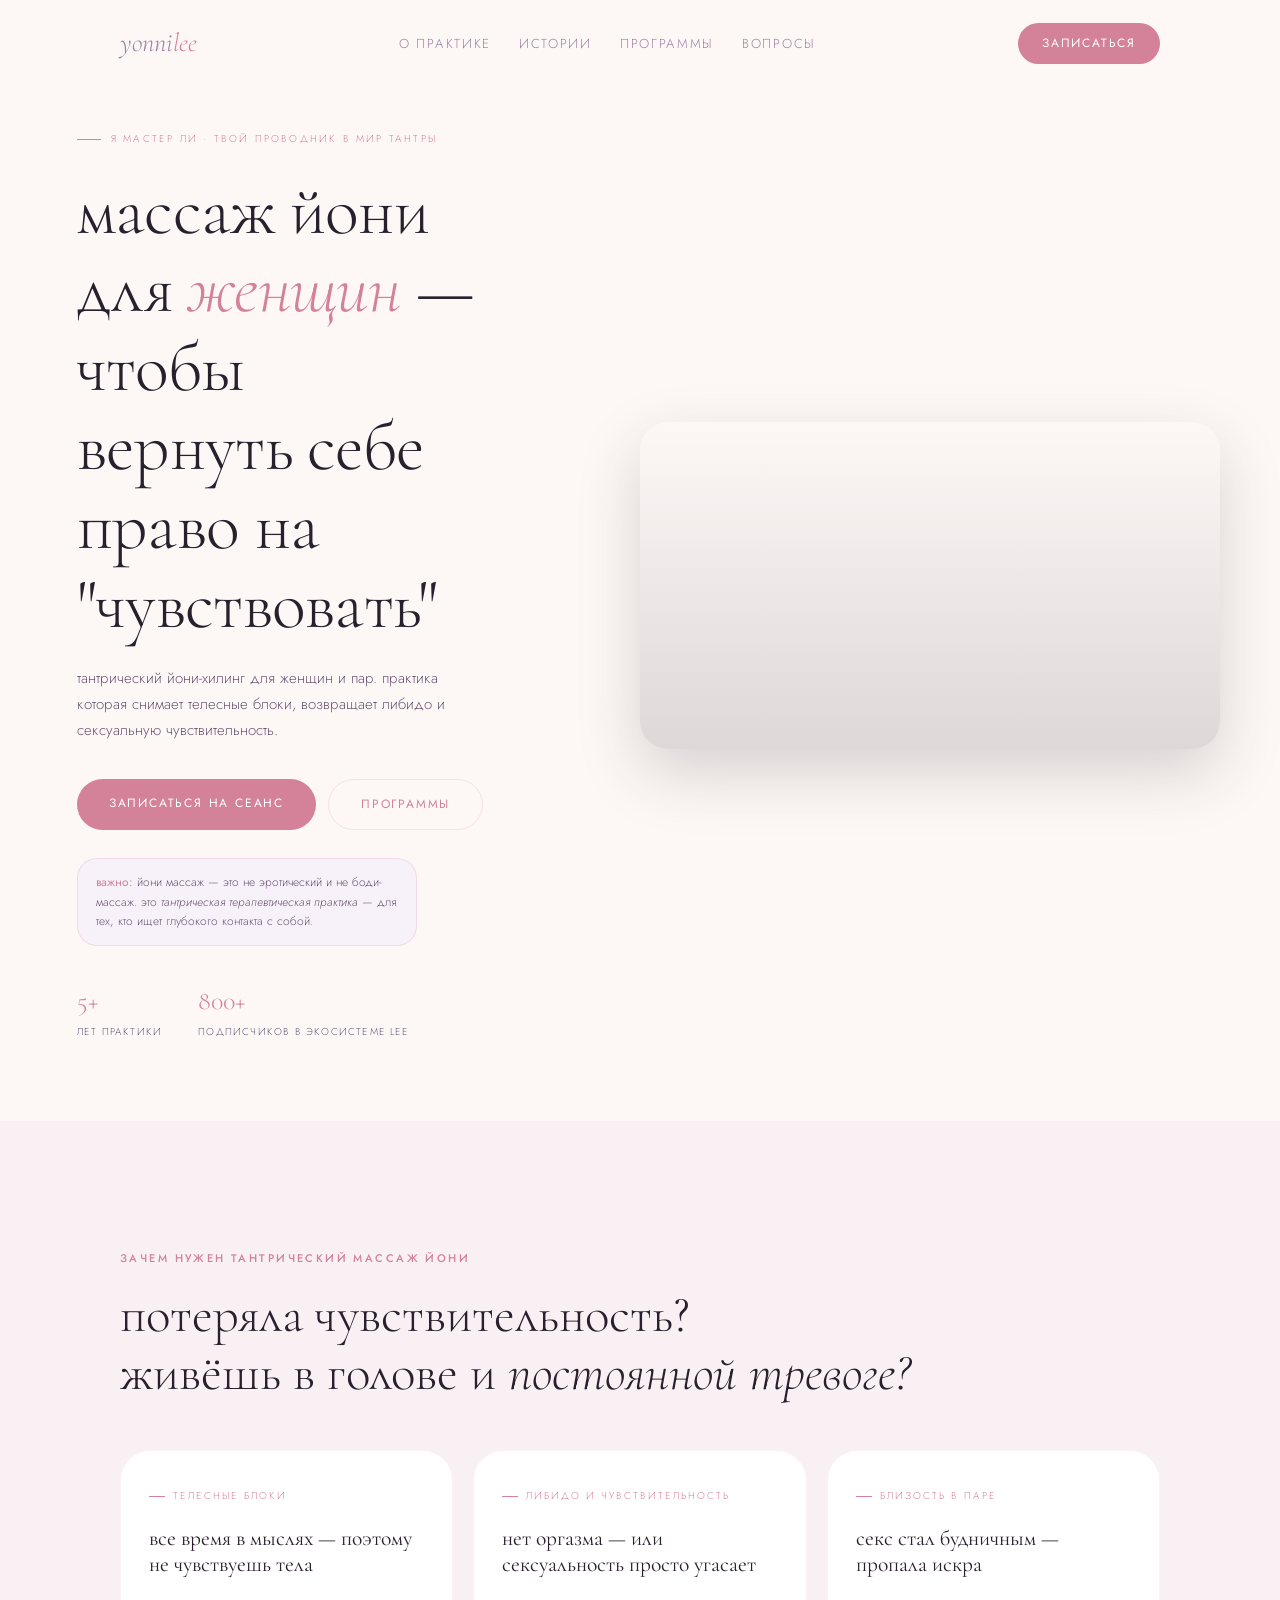
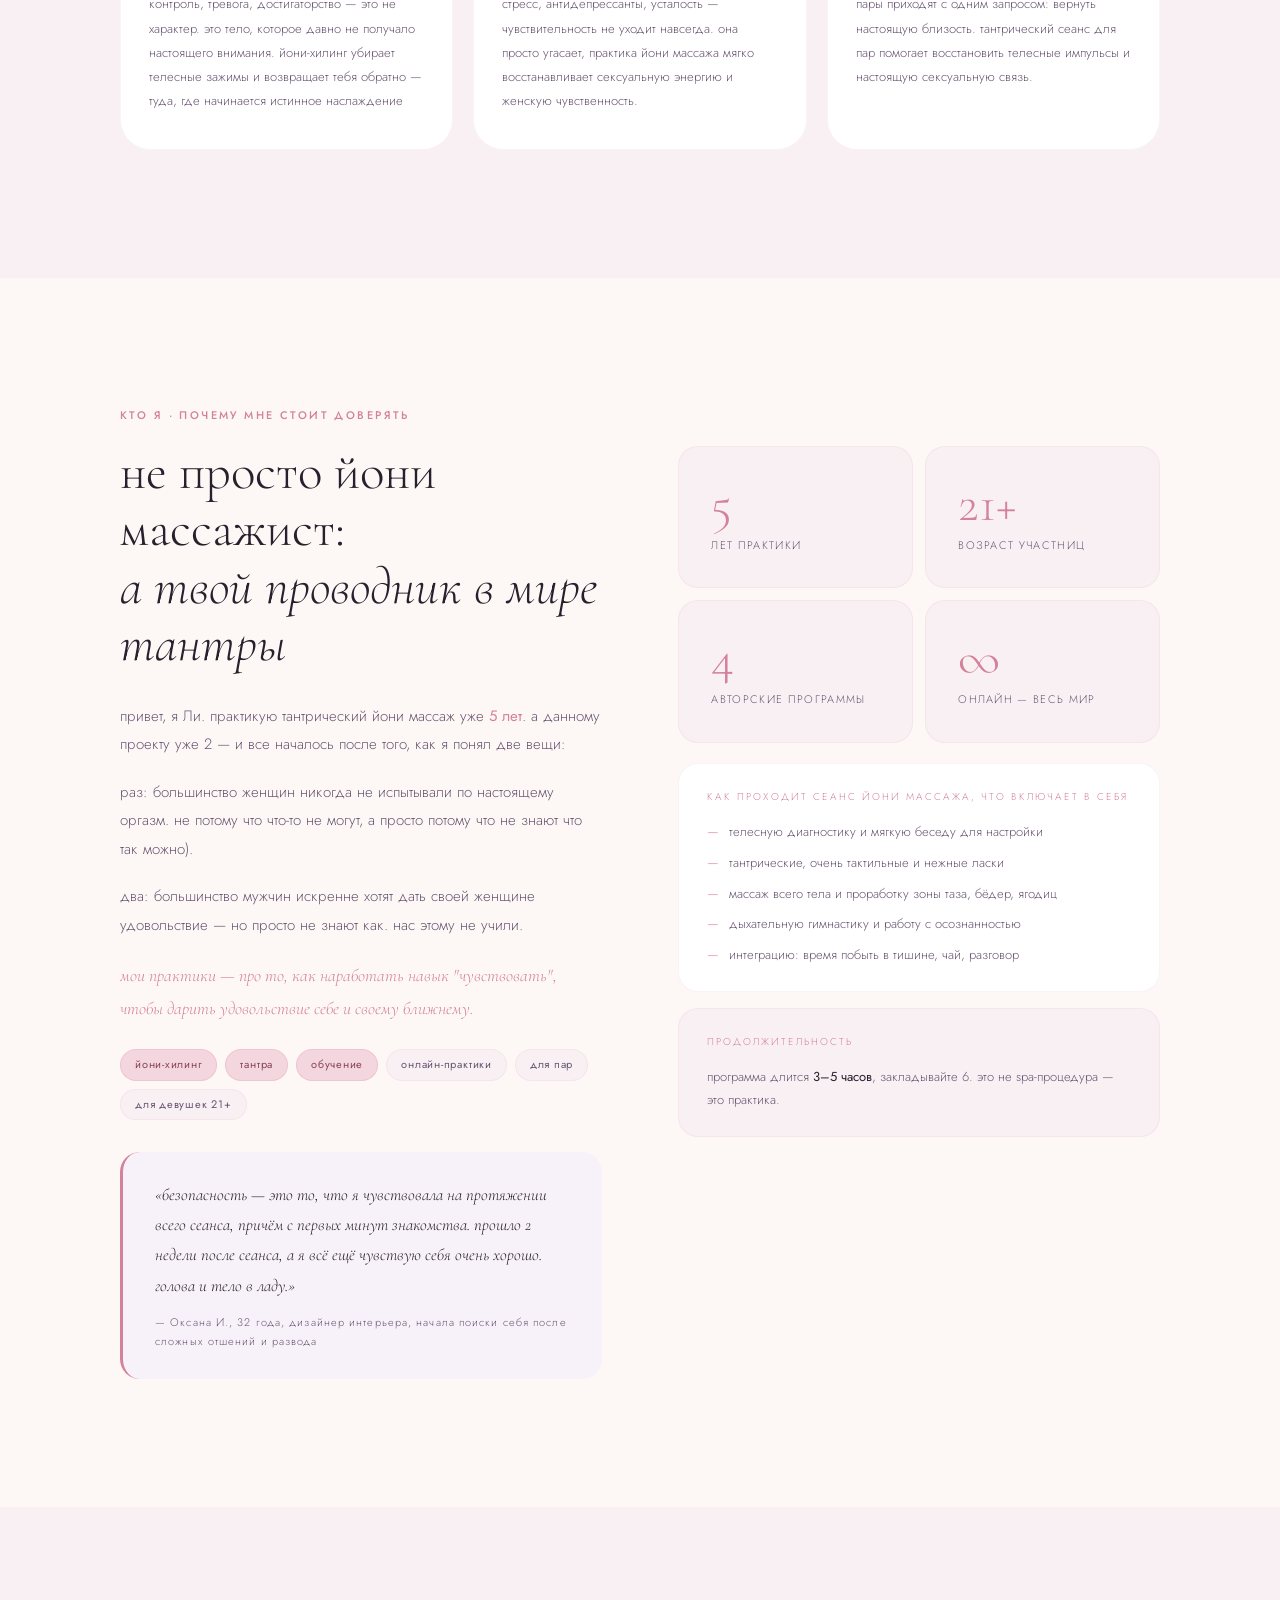
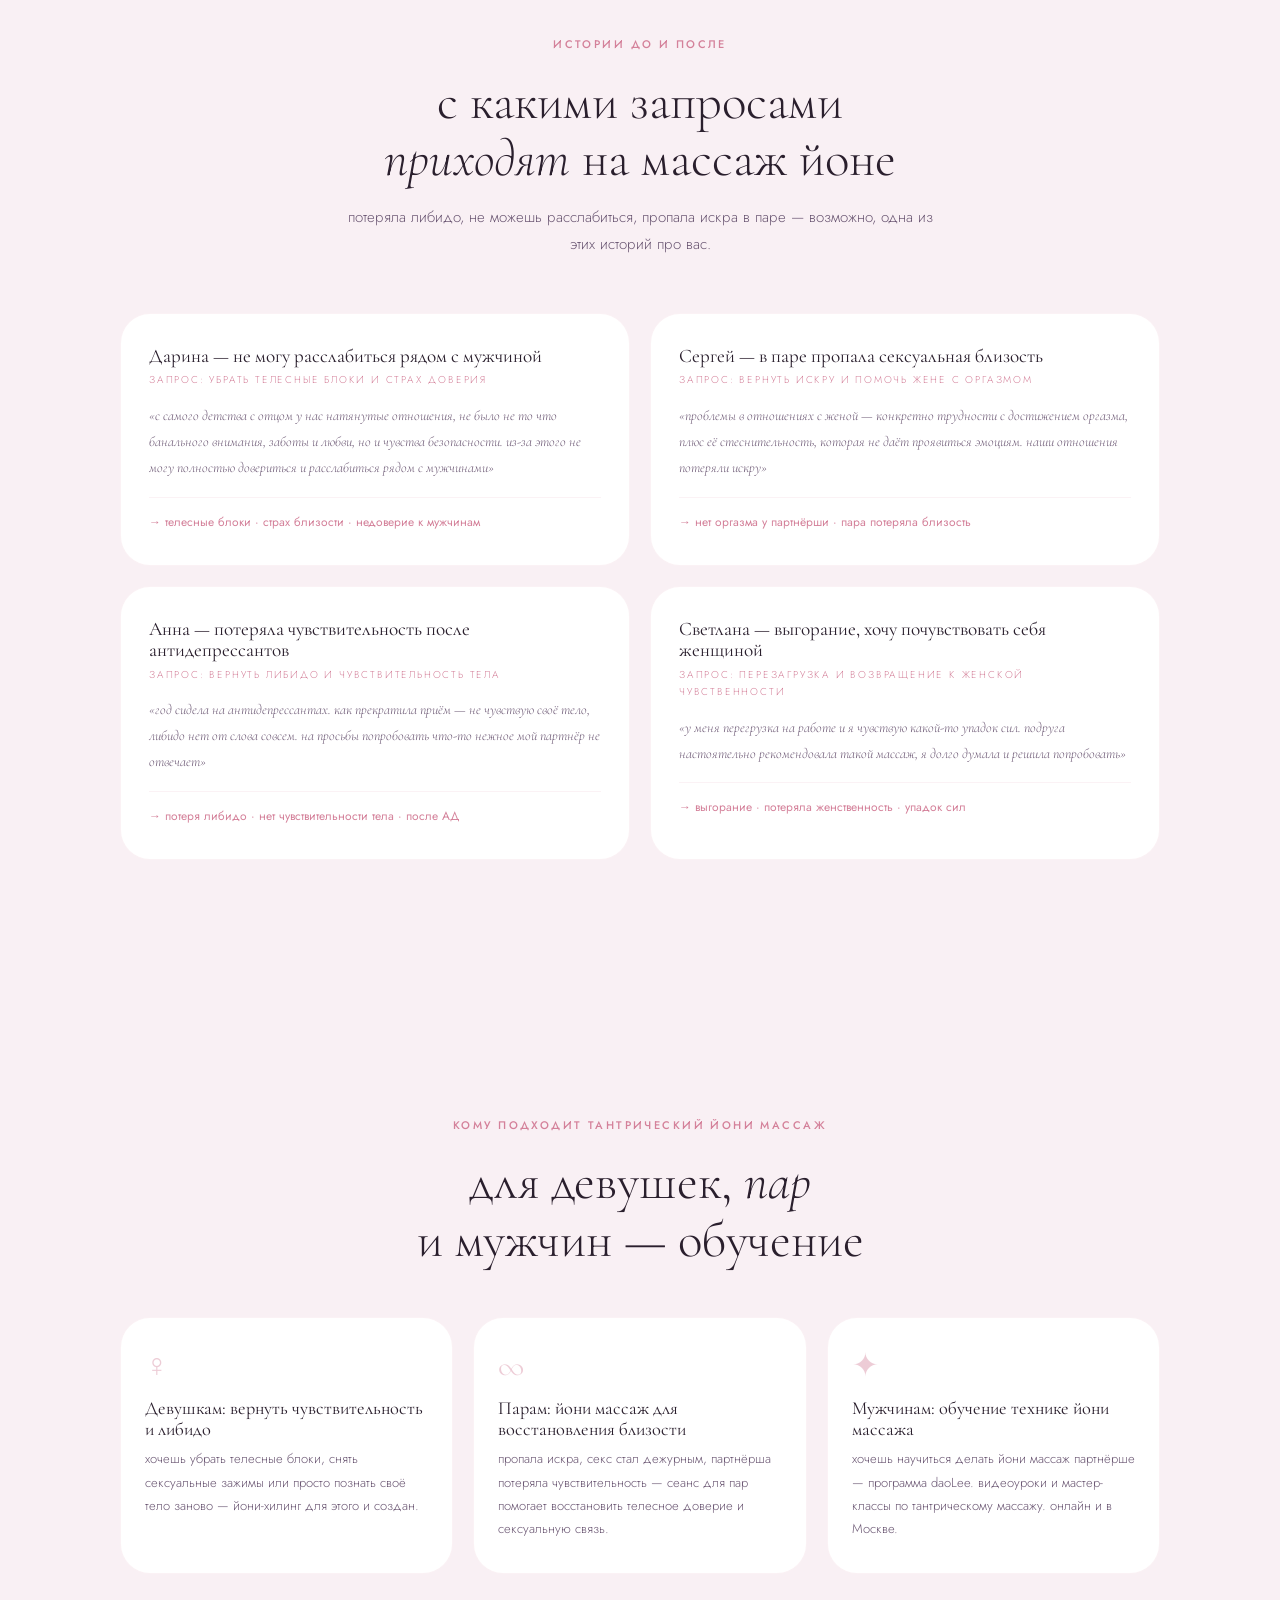
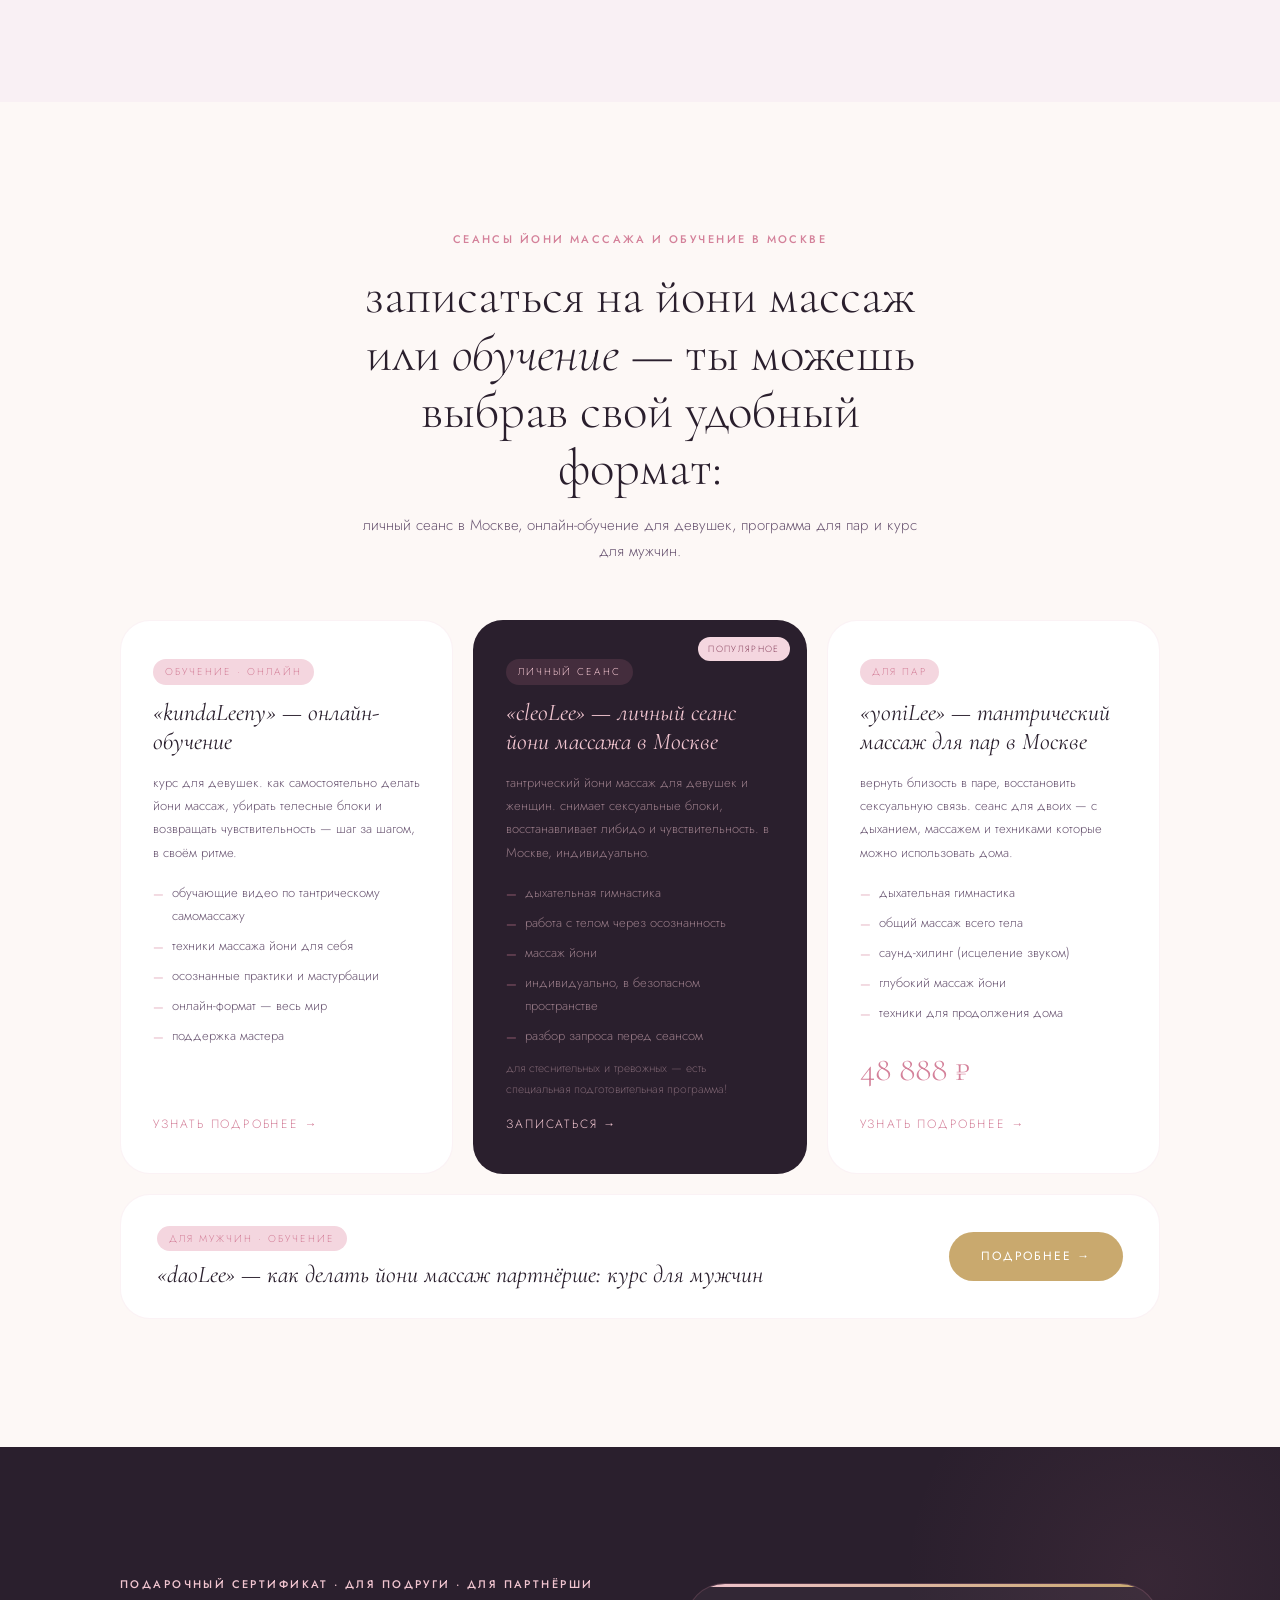
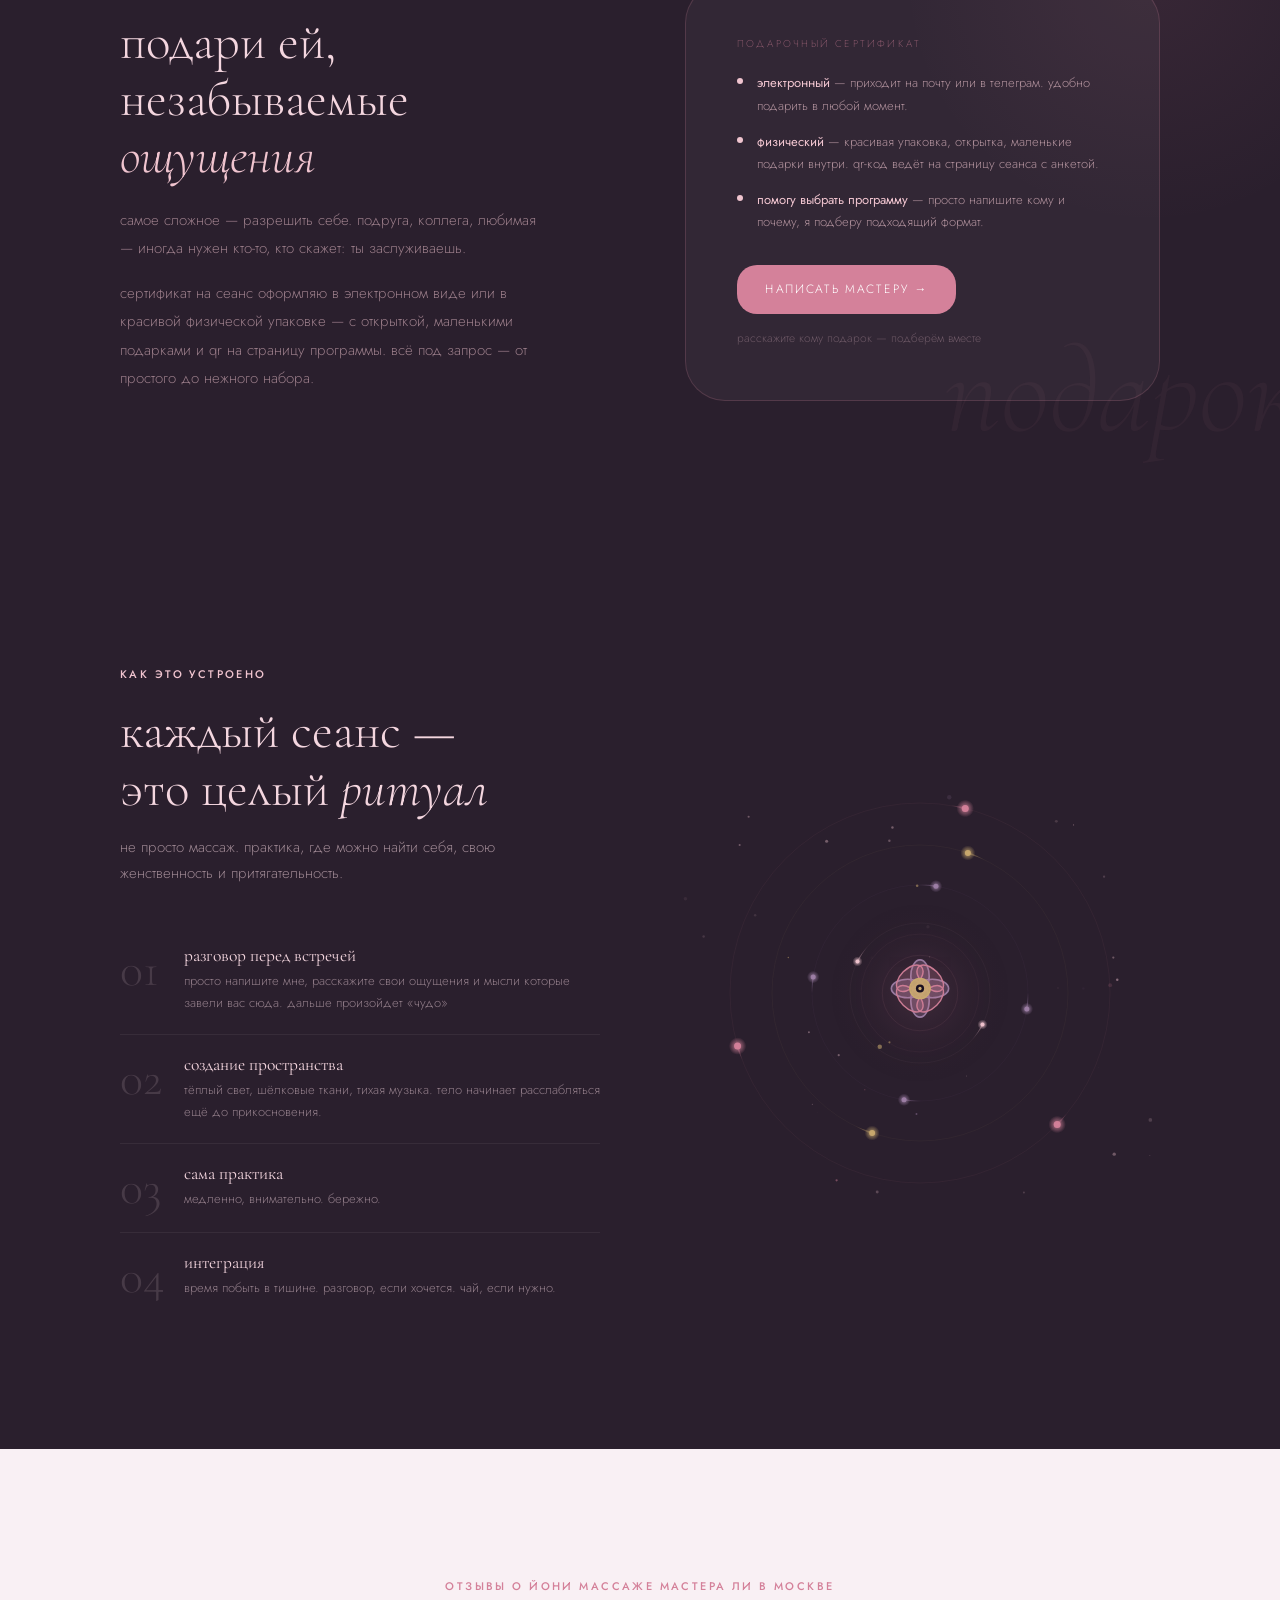
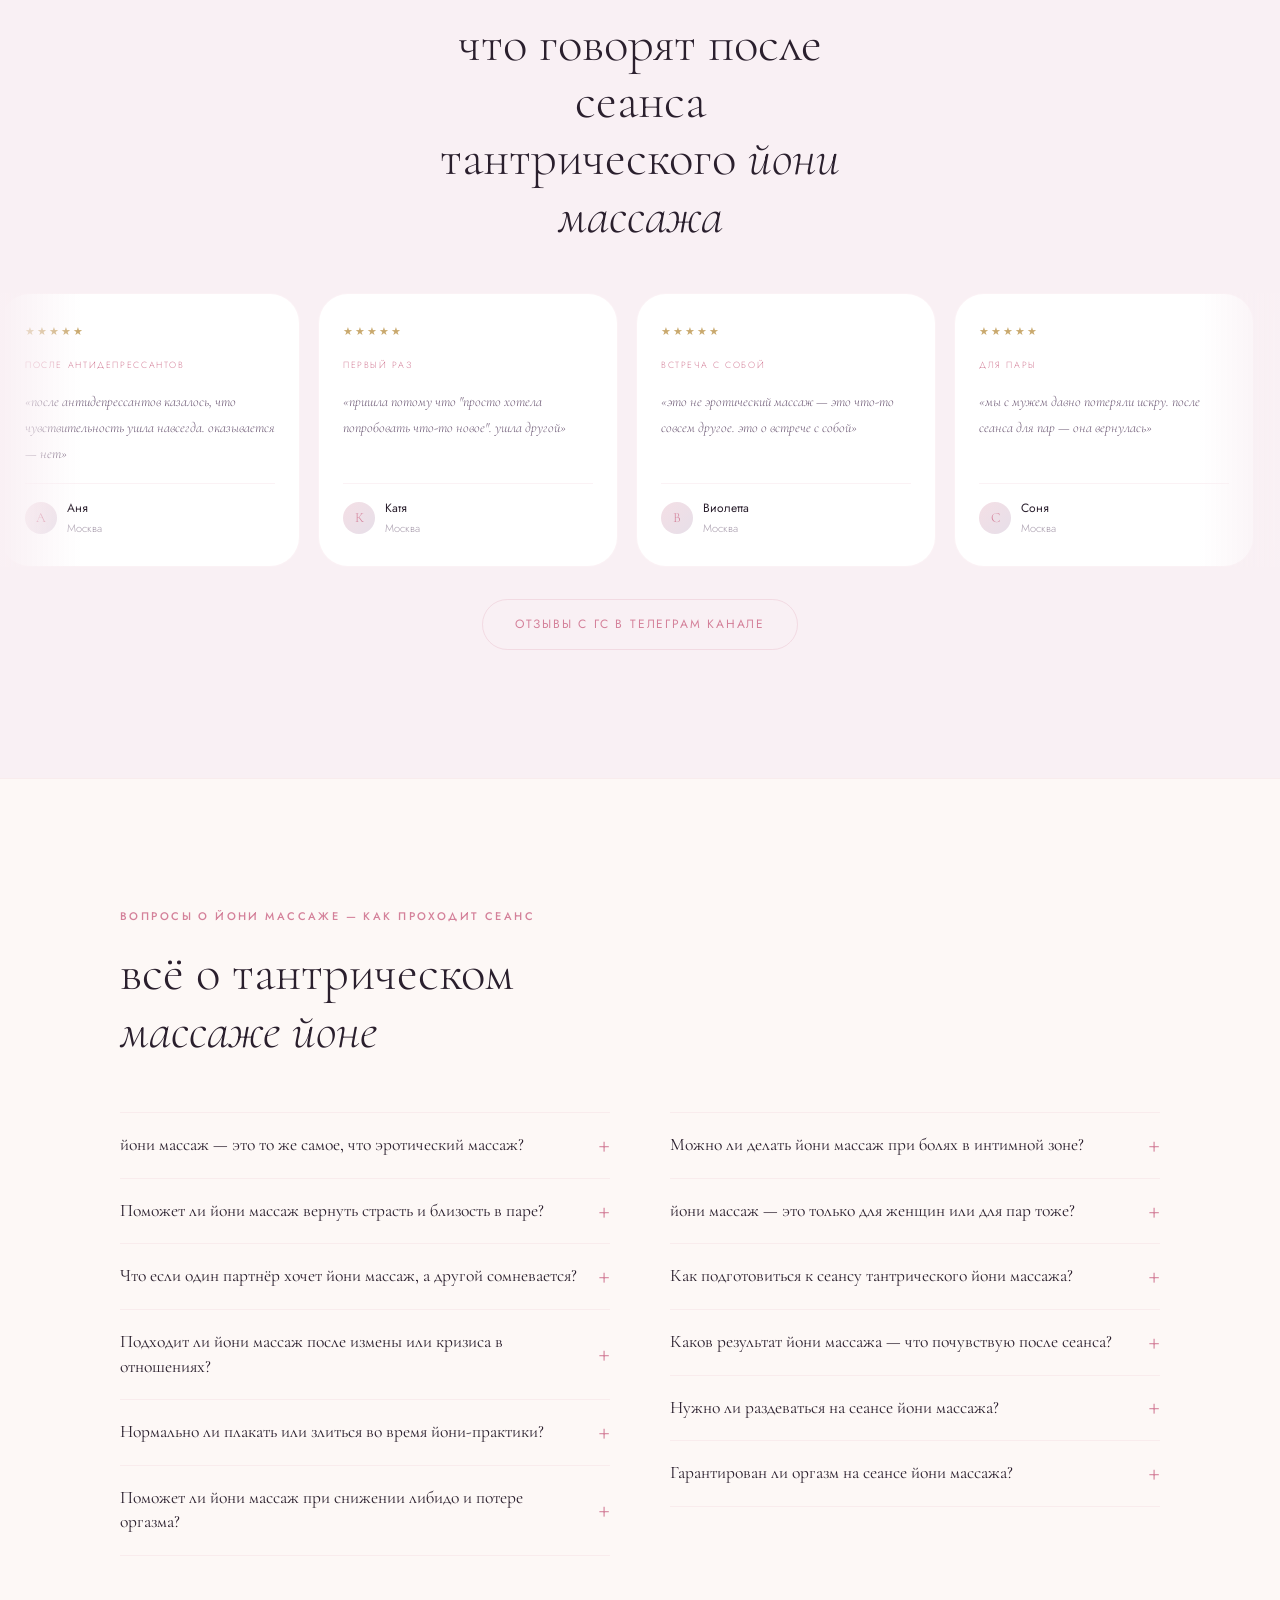
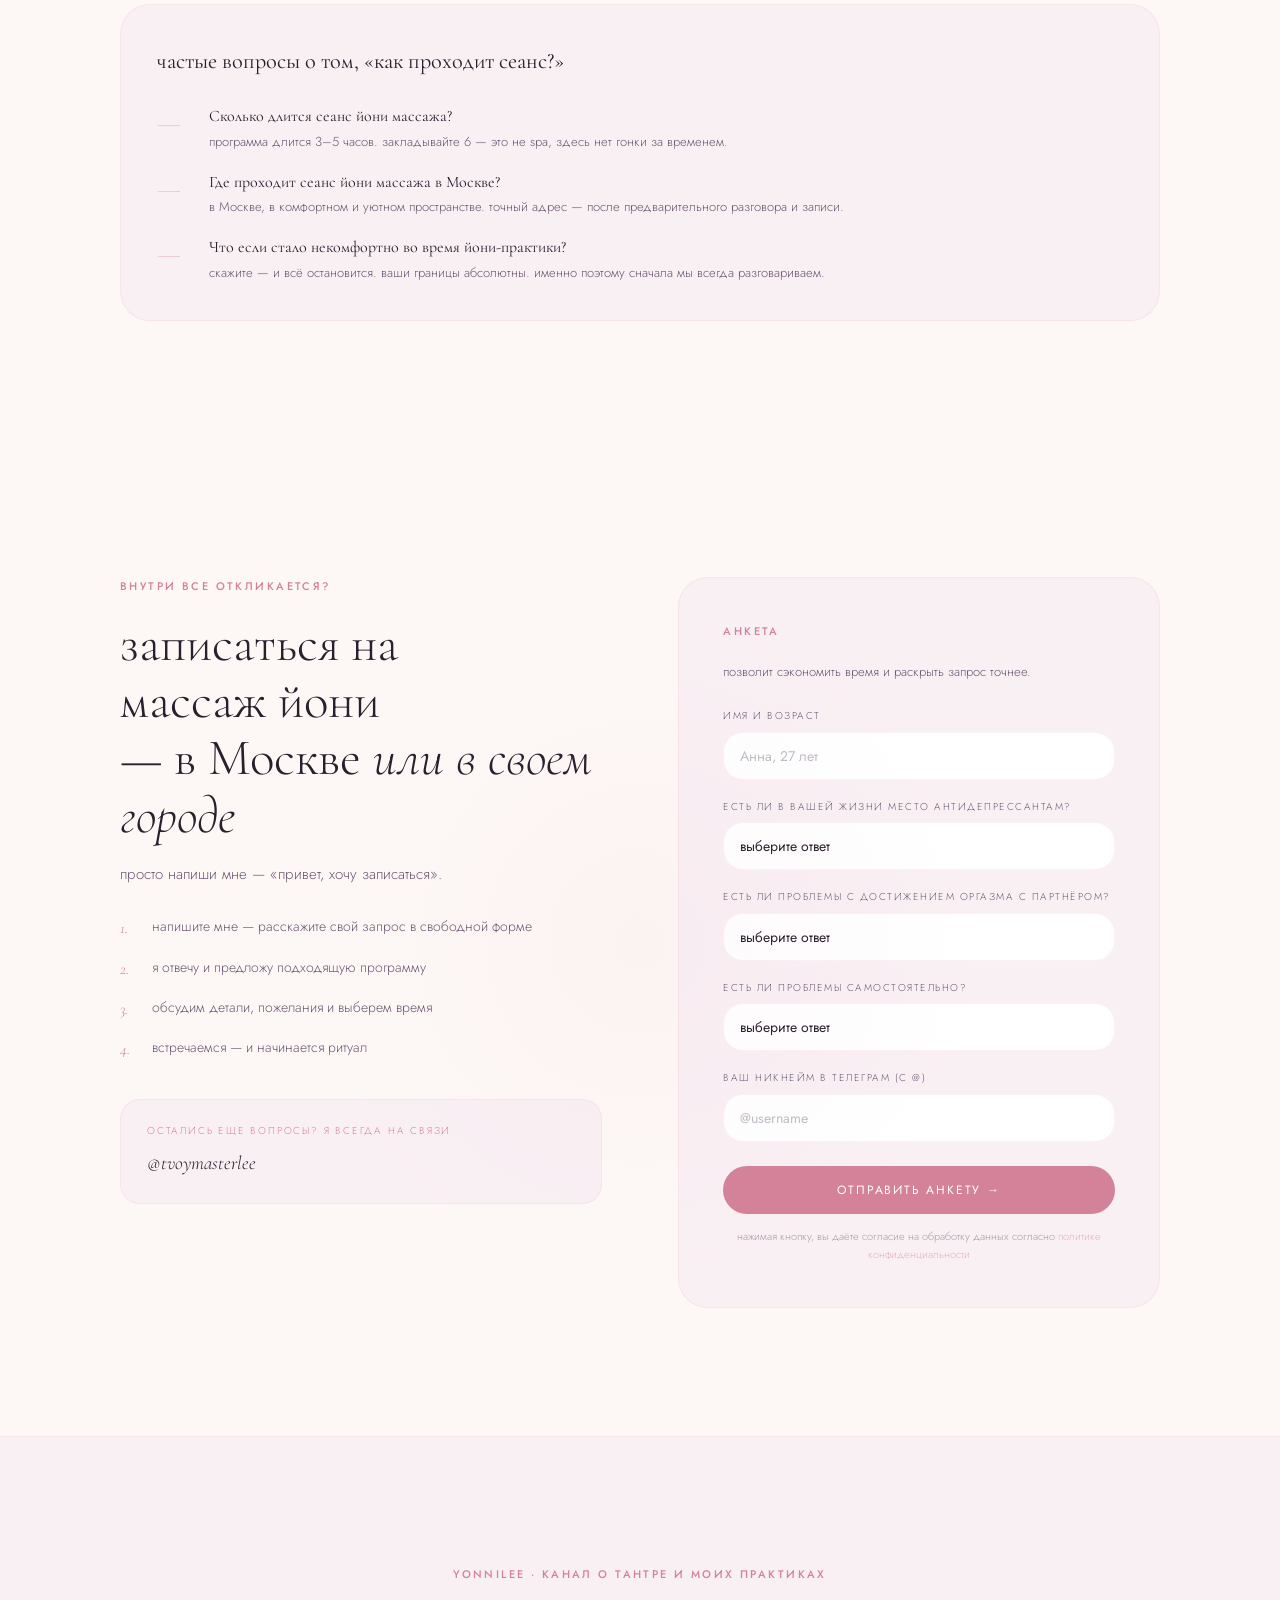
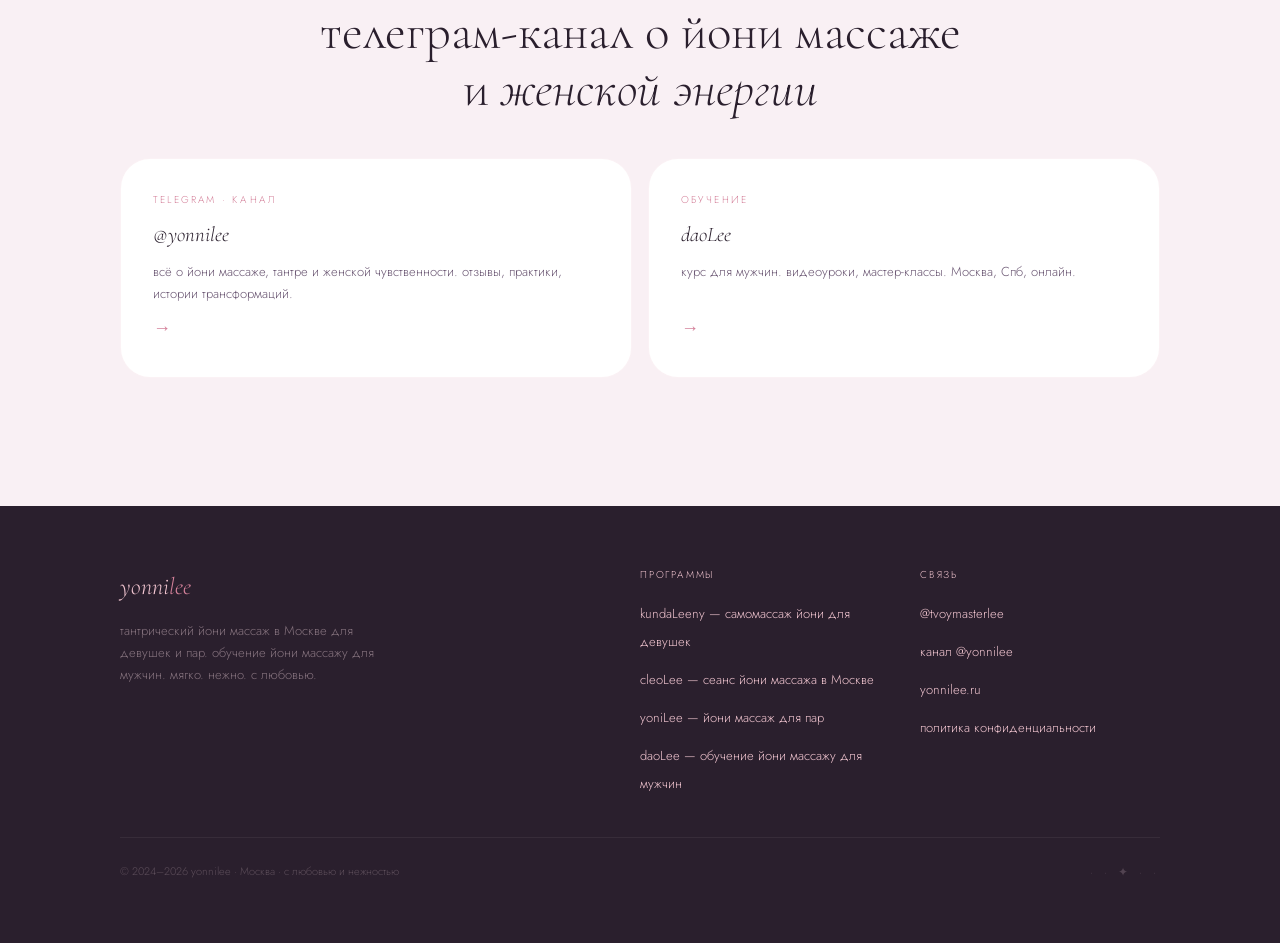
==== index.html @ 9e746c68 "Update index.html" ====
<!DOCTYPE html>
<!-- saved from url=(0024)https://www.yonnilee.ru/ -->
<html lang="ru"><head><meta http-equiv="Content-Type" content="text/html; charset=UTF-8"><script src="./yonnilee_files/tag_phono.js.Без названия" type="text/javascript" charset="utf-8" async=""></script><style>body {transition: opacity ease-in 0.2s; } 
body[unresolved] {opacity: 0; display: block; overflow: hidden; position: relative; } 
</style>
  
  <meta name="viewport" content="width=device-width, initial-scale=1.0">
  <title>Йони массаж в Москве — тантрический массаж йоне для женщин и пар, не салон, а пространсво нежности</title>
  <meta name="description" content="Записаться на сеанс йоня, который помогает вернуть чувствительность тела, убрать сексуальные блоки, восстановить либидо. Обучение массажу ени и танре для женщин и мужчин, а так же семейных пар">
  <meta name="keywords" content="йони массаж Москва, йоне массаж, йони хилинг, массаж йоне, цони, ени, тантрический массаж йони, иони массаж, сакральный массаж женщине, yoni massage Moscow, yoni healing, обучение йони массажу, нет оргазма что делать, потеряла чувствительность, телесные блоки женщина, массаж для пар, мастер Ли yonnilee">
  <meta property="og:title" content="Йони массаж в Москве — тантрический йони-хилинг · мастер Ли · yonnilee.ru">
  <meta property="og:description" content="Йони массаж в Москве: для девушек, женщин и пар. Восстановление чувствительности, возвращение либидо, снятие телесных блоков. Терапевтическая практика, не эротический массаж. Мастер Ли — 5 лет. Запись: @tvoymasterlee">
  <meta property="og:type" content="website">
  <meta property="og:url" content="https://yonnilee.ru">
  <meta property="og:image" content="https://static.tildacdn.com/tild3161-3964-4166-b136-306435343138/photo_2026-05-16_14-.jpg">
  <meta name="robots" content="index, follow">
  <link rel="canonical" href="https://yonnilee.ru/">
  <link rel="icon" type="image/svg+xml" href="https://static.tildacdn.com/tild3135-3438-4137-a636-373234656638/yoni.svg">
  <link rel="icon" type="image/png" sizes="32x32" href="https://static.tildacdn.com/tild6664-6439-4638-b637-343436363537/dark.png" media="(prefers-color-scheme: light)">
  <link rel="icon" type="image/png" sizes="32x32" href="https://static.tildacdn.com/tild3938-6365-4564-b966-333733613332/light.png" media="(prefers-color-scheme: dark)">
  <link rel="apple-touch-icon" href="https://static.tildacdn.com/tild3630-3630-4337-b132-346566313035/--1.png">
  <link href="https://fonts.googleapis.com/css2?family=Cormorant+Garamond:ital,wght@0,300;0,400;0,500;1,300;1,400&family=Jost:wght@200;300;400;500&display=swap" rel="stylesheet">

  <script async="" src="./yonnilee_files/tag.js.Без названия"></script><script type="application/ld+json">
  {
    "@context": "https://schema.org",
    "@graph": [
      {
        "@type": "LocalBusiness",
        "name": "yonnilee — тантрический йони массаж",
        "description": "Тантрический йони массаж в Москве для девушек и пар. Мастер Ли — 5 лет практики. Обучение онлайн по всему миру.",
        "url": "https://yonnilee.ru",
        "address": { "@type": "PostalAddress", "addressLocality": "Москва", "addressCountry": "RU" },
        "sameAs": ["https://t.me/yonnilee", "https://t.me/tvoymasterlee"],
        "priceRange": "₽₽₽",
        "openingHours": "Mo-Su 10:00-22:00"
      },
      {
        "@type": "FAQPage",
        "mainEntity": [
          { "@type": "Question", "name": "Йони массаж — это то же самое, что эротический массаж?", "acceptedAnswer": { "@type": "Answer", "text": "Нет. Йони-хилинг — это терапевтическая практика восстановления чувствительности и снятия телесных блоков. Цель не возбуждение, а глубокое расслабление и контакт с телом." } },
          { "@type": "Question", "name": "Как проходит сеанс йони массажа в Москве?", "acceptedAnswer": { "@type": "Answer", "text": "Сеанс занимает 3–5 часов. Включает разговор перед практикой, дыхательную гимнастику, массаж всего тела и йони, интеграцию — чай и тишину после. Без спешки." } },
          { "@type": "Question", "name": "Поможет ли йони массаж при снижении либидо и потере оргазма?", "acceptedAnswer": { "@type": "Answer", "text": "Да. Снижение либидо и потеря чувствительности часто связаны с накопленным напряжением и утратой контакта с телом. Практика помогает мягко восстановить это соединение." } },
          { "@type": "Question", "name": "Как подготовиться к первому сеансу йони массажа?", "acceptedAnswer": { "@type": "Answer", "text": "Специальной подготовки не нужно. Выспитесь, не переедайте, приходите без спешки. Перед сеансом мастер Ли обязательно поговорит с вами и ответит на все вопросы." } },
          { "@type": "Question", "name": "Можно ли записаться на йони массаж в Москве онлайн?", "acceptedAnswer": { "@type": "Answer", "text": "Да. Напишите мастеру Ли в Telegram @tvoymasterlee — расскажите о своём запросе в свободной форме, и вместе выберем программу и дату." } }
        ]
      },
      {
        "@type": "Person",
        "name": "мастер Ли",
        "jobTitle": "тантрический мастер йони массажа",
        "url": "https://yonnilee.ru",
        "sameAs": ["https://t.me/tvoymasterlee", "https://t.me/yonnilee"]
      }
    ]
  }
  </script>

<style>
/* ── TOKENS (Yoni Design System) ── */
:root {
  /* Yoni DS palette */
  --rose:     #D4819A;
  --rose-lt:  #F4D6DF;
  --rose-dk:  #8B4560;
  --blush:    #F0C4CF;
  --mauve:    #9E7FA6;
  --mauve-lt: #E8DCF0;
  --gold:     #C9A96E;
  --gold-lt:  #F5EDD8;
  --cream:    #FAF4EF;
  --sand:     #E8D8CA;
  --mist:     #F7F2F9;
  --ink:      #2A1F2D;
  --ink-md:   #6B5773;

  /* Site aliases → mapped to Yoni DS */
  --bg:      #fdf8f6;        /* теплее cream */
  --bg2:     #f9f0f4;        /* rose-lt оттенок */
  --bg3:     #f2e8ed;
  --card:    #ffffff;
  --accent:  var(--rose);    /* было #D4819A → нежная роза */
  --accent2: var(--blush);   /* было #D4819A → blush #F0C4CF */
  --text:    var(--ink);
  --muted:   var(--ink-md);
  --border:  rgba(212,129,154,0.20);   /* rose с прозрачностью */
  --border2: rgba(212,129,154,0.10);
  --serif:   'Cormorant Garamond', Georgia, serif;
  --sans:    'Jost', sans-serif;
  --radius:  20px;           /* чуть мягче */
  --section-pad: clamp(80px, 10vw, 130px);
  --shadow:       0 4px 24px rgba(212,129,154,0.10);
  --shadow-hover: 0 8px 40px rgba(212,129,154,0.18);
}

/* ── RESET ── */
*, *::before, *::after { box-sizing: border-box; margin: 0; padding: 0; }
html { scroll-behavior: smooth; }
html, body { overflow-x: hidden; max-width: 100%; }
body { background: var(--bg); color: var(--text); font-family: var(--sans); font-weight: 300; font-size: 16px; line-height: 1.75; }
::-webkit-scrollbar { width: 4px; }
::-webkit-scrollbar-track { background: var(--bg); }
::-webkit-scrollbar-thumb { background: var(--rose-lt); border-radius: 4px; }
img { max-width: 100%; display: block; }
a { color: inherit; }

/* ── TYPOGRAPHY ── */
h1,h2,h3,h4 { font-family: var(--serif); font-weight: 300; line-height: 1.12; }
h1 { font-size: clamp(2.6rem, 5.5vw, 5rem); letter-spacing: -0.01em; }
h2 { font-size: clamp(2rem, 4vw, 3.2rem); }
h3 { font-size: clamp(1.2rem, 2vw, 1.6rem); }
p  { color: var(--muted); font-size: clamp(14px, 1.5vw, 15px); }

/* ── LAYOUT ── */
.container { max-width: 1160px; margin: 0 auto; padding: 0 clamp(20px, 5vw, 60px); }
.section   { padding: var(--section-pad) 0; position: relative; }
.section-label { font-family: var(--sans); font-size: 11px; font-weight: 500; letter-spacing: 0.22em; text-transform: uppercase; color: var(--rose); margin-bottom: 1.2rem; }
.divider { width: 40px; height: 1px; background: var(--rose); margin: 1.8rem 0; }
.divider.center { margin: 1.8rem auto; }
.text-center { text-align: center; }

/* ── SCROLL REVEAL ── */
.reveal { opacity: 0; transform: translateY(28px); transition: opacity 0.8s cubic-bezier(.16,1,.3,1), transform 0.8s cubic-bezier(.16,1,.3,1); }
.reveal.visible { opacity: 1; transform: none; }
.reveal-delay-1 { transition-delay: 0.1s; }
.reveal-delay-2 { transition-delay: 0.2s; }
.reveal-delay-3 { transition-delay: 0.3s; }
.reveal-delay-4 { transition-delay: 0.4s; }

/* ── BUTTONS ── */
.btn { display: inline-block; padding: 14px 32px; font-family: var(--sans); font-size: 12px; font-weight: 400; letter-spacing: 0.15em; text-transform: uppercase; text-decoration: none; cursor: pointer; border: none; transition: all 0.3s ease; border-radius: var(--r-pill, 100px); }
.btn-primary { background: var(--rose); color: #fff !important; }
.btn-primary:hover { background: var(--rose-dk); transform: translateY(-1px); box-shadow: var(--shadow-hover); }
.btn-outline { background: transparent; color: var(--rose) !important; border: 1px solid var(--border); }
.btn-outline:hover { border-color: var(--rose); background: var(--rose-lt); }
.btn-gold { background: var(--gold); color: #fff !important; }
.btn-gold:hover { background: #b08a52; transform: translateY(-1px); box-shadow: var(--shadow-hover); }

/* ── NAV ── */
nav { position: fixed; top:0; left:0; right:0; z-index:100; padding: 20px 0; transition: background 0.4s ease, padding 0.4s ease; }
nav.scrolled { background: rgba(250,248,245,0.94); backdrop-filter: blur(14px); padding: 13px 0; border-bottom: 1px solid var(--border2); }
.nav-inner { display: flex; align-items: center; justify-content: space-between; }
.nav-logo { font-family: var(--serif); font-size: 1.65rem; font-style: italic; color: var(--mauve) !important; text-decoration: none; }
.nav-logo span { color: var(--rose); }
.nav-links { display: flex; gap: 28px; list-style: none; }
.nav-links a { font-size: 13px; letter-spacing: 0.13em; text-transform: uppercase; color: var(--mauve) !important; text-decoration: none; transition: color 0.3s; }
.nav-links a:hover { color: var(--rose) !important; }
.nav-cta { padding: 10px 24px; font-size: 12px; }
.burger { display: none; flex-direction: column; gap: 5px; cursor: pointer; padding: 4px; background: none; border: none; }
.burger span { display: block; width: 22px; height: 1px; background: var(--text); transition: all 0.3s; }
.mobile-menu { display: none; position: fixed; inset: 0; background: var(--bg); z-index: 99; flex-direction: column; align-items: center; justify-content: center; gap: 32px; }
.mobile-menu.open { display: flex; }
.mobile-menu a { font-family: var(--serif); font-size: 2rem; font-weight: 300; color: var(--text); text-decoration: none; transition: color 0.25s; }
.mobile-menu a:hover { color: var(--rose); }
@media(max-width:768px){ .nav-links,.nav-cta { display:none; } .burger { display:flex; } }

/* ── HERO ── */
#hero { min-height: 100vh; display: grid; grid-template-columns: 1fr 1fr; position: relative; overflow: hidden; }
.hero-left { display: flex; flex-direction: column; justify-content: center; padding: 130px clamp(20px, 5vw, 60px) 80px clamp(40px, 6vw, 120px); position: relative; z-index: 2; }
.hero-eyebrow { font-size: 10px; letter-spacing: 0.22em; text-transform: uppercase; color: var(--rose); margin-bottom: 24px; display: flex; align-items: center; gap: 10px; }
.hero-eyebrow::before { content:''; display:block; width:24px; height:0.5px; background: var(--rose); }
.hero-title { color: var(--text); margin-bottom: 20px; }
.hero-title em { font-style: italic; color: var(--rose); }
.hero-sub { color: var(--muted); max-width: 380px; margin-bottom: 36px; font-size: 15px; }
.hero-actions { display: flex; gap: 12px; flex-wrap: wrap; }
.hero-notice { margin-top: 28px; font-size: 12px; color: var(--muted); opacity: 0.85; max-width: 340px; line-height: 1.6; padding: 14px 18px; border: 1px solid var(--border); border-radius: var(--radius); background: var(--mist); }
.hero-notice strong { color: var(--rose); font-weight: 400; }
.hero-right {
  position: relative;
  display: flex;
  align-items: center;
  justify-content: center;
  background: transparent;
  padding: 130px clamp(20px, 5vw, 60px) 80px 0;
}
.hero-video-wrap {
  position: relative;
  width: 100%;
  max-width: 720px;
  aspect-ratio: 16/9;
  border-radius: 28px;
  overflow: hidden;
  box-shadow: 0 24px 64px rgba(42,31,45,0.18);
}
.hero-video-wrap video {
  width: 100%; height: 100%;
  object-fit: cover; display: block;
}
/* canvas-wrap kept for ritual canvas */
.hero-canvas-wrap { position: absolute; inset: 0; }
.hero-canvas-wrap canvas { width: 100%; height: 100%; display: block; }
.hero-stats { display:flex;gap:36px;margin-top:32px;flex-wrap:wrap; }
.stat-num { font-family:var(--serif);font-size:26px;font-weight:300;color:var(--rose); }
.stat-label { font-size:10px;letter-spacing:0.12em;text-transform:uppercase;color:var(--muted); }
@media(max-width:900px){
  #hero { grid-template-columns:1fr; min-height:auto; }
 .hero-left { padding: 120px clamp(20px, 5vw, 28px) 40px; }
.hero-right { padding: 0 clamp(20px, 5vw, 28px) 48px; justify-content: center; }
  .hero-video-wrap { max-width: 100%; aspect-ratio: 16/9; border-radius: 20px; }
  .hero-stats { gap:20px; }
}

/* ── WHY SECTION (переписан) ── */
#why { background: var(--bg2); }
.why-grid { display:grid; grid-template-columns:repeat(3,1fr); gap:20px; margin-top:48px; }
.why-card { background:var(--card); border:1px solid var(--border2); border-radius:calc(var(--radius)*1.5); padding:36px 28px; position:relative; transition: box-shadow 0.35s cubic-bezier(0.34,1.56,0.64,1), transform 0.35s cubic-bezier(0.34,1.56,0.64,1); }
.why-card:hover { box-shadow:var(--shadow-hover); transform:translateY(-4px); }
.why-eyebrow { font-size:10px; letter-spacing:0.2em; text-transform:uppercase; color:var(--rose); margin-bottom:20px; display:flex; align-items:center; gap:8px; }
.why-eyebrow::before { content:''; display:block; width:16px; height:0.5px; background:var(--rose); flex-shrink:0; }
.why-title { font-family:var(--serif); font-size:1.35rem; color:var(--text); margin-bottom:14px; font-weight:400; line-height:1.25; }
.why-text { font-size:13px; color:var(--muted); line-height:1.85; }
@media(max-width:768px){ .why-grid{ grid-template-columns:1fr; } }

/* ── ABOUT (переписан) ── */
#about { background: var(--bg); }
.about-grid { display:grid; grid-template-columns:1fr 1fr; gap:clamp(40px,6vw,100px); align-items:start; }
@media(max-width:768px){ .about-grid{ grid-template-columns:1fr; } }
.about-text p { margin-bottom:1.2rem; font-size:15px; line-height:1.9; color:var(--muted); }
.about-accent { color:var(--rose)!important; font-style:italic; font-family:var(--serif); font-size:1.1rem!important; }
.about-tags { display:flex; flex-wrap:wrap; gap:8px; margin-top:24px; }
.tag { display:inline-block; padding:5px 14px; border-radius:100px; font-size:11px; font-weight:400; letter-spacing:0.07em; border:1px solid var(--border2); color:var(--muted); background:var(--bg2); }
.tag.active { background:var(--rose-lt); border-color:var(--border); color:var(--rose-dk); }
.tag.rose  { background:var(--rose-lt); border-color:var(--border); color:var(--rose-dk); }
.tag.dark  { background:var(--rose-lt); border-color:var(--border); color:var(--rose-dk); }
.tag.lite  { background:var(--rose-lt); border-color:var(--border); color:var(--rose-dk); }
.about-stats { display:grid; grid-template-columns:1fr 1fr; gap:12px; margin-top:40px; }
.about-stat-card { background:var(--bg2); border:1px solid var(--border2); border-radius:var(--radius); padding:clamp(20px,3vw,32px); }
.about-stat-num { font-family:var(--serif); font-size:clamp(2.2rem,4vw,3.5rem); font-weight:300; color:var(--rose); line-height:1; margin-bottom:6px; }
.about-stat-label { font-size:11px; letter-spacing:0.12em; text-transform:uppercase; color:var(--muted); }
.about-quote { background:var(--mist); border-left:3px solid var(--rose); border-radius:var(--radius); padding:28px 32px; margin-top:28px; }
.about-quote p { font-family:var(--serif); font-style:italic; font-size:1.05rem; color:var(--text); line-height:1.8; margin:0; }
.about-quote span { display:block; margin-top:12px; font-size:11px; letter-spacing:0.1em; color:var(--muted); }
.session-includes { margin-top:28px; padding:24px 28px; border:1px solid var(--border2); border-radius:var(--radius); background:var(--card); }
.session-includes-title { font-size:10px; letter-spacing:0.2em; text-transform:uppercase; color:var(--rose); margin-bottom:16px; }
.session-includes ul { list-style:none; display:flex; flex-direction:column; gap:8px; }
.session-includes li { font-size:13px; color:var(--muted); display:flex; align-items:flex-start; gap:10px; }
.session-includes li::before { content:'—'; color:var(--rose); flex-shrink:0; }

/* ── CASES ── */
#cases { background: var(--bg2); }
.cases-intro { max-width:600px; margin:0 auto 56px; text-align:center; }
.cases-grid { display:grid; grid-template-columns:repeat(2,1fr); gap:20px; }
.case-card { background:var(--card); border:1px solid var(--border2); border-radius:calc(var(--radius)*1.5); padding:32px 28px; transition:box-shadow 0.3s, transform 0.3s; }
.case-card:hover { box-shadow:var(--shadow-hover); transform:translateY(-2px); }
.case-name { font-family:var(--serif); font-size:1.2rem; color:var(--text); font-weight:400; margin-bottom:4px; }
.case-problem { font-size:10px; letter-spacing:0.18em; text-transform:uppercase; color:var(--rose); margin-bottom:14px; }
.case-text { font-family:var(--serif); font-style:italic; font-size:14px; color:var(--muted); line-height:1.85; }
.case-result { margin-top:16px; font-size:12px; color:var(--rose); font-weight:400; padding-top:14px; border-top:1px solid var(--border2); }
@media(max-width:768px){ .cases-grid{ grid-template-columns:1fr; } }

/* ── PROGRAMS ── */
#programs { background: var(--bg); }
.programs-header { text-align:center; max-width:560px; margin:0 auto 56px; }
.programs-grid { display:grid; grid-template-columns:repeat(3,1fr); gap:20px; }
.program-card { background:var(--card); border:1px solid var(--border2); border-radius:calc(var(--radius)*1.5); padding:clamp(28px,3vw,40px) clamp(22px,2.5vw,32px); display:flex; flex-direction:column; gap:14px; transition:box-shadow 0.3s, transform 0.3s; position:relative; overflow:hidden; }
.program-card::before { content:''; position:absolute; top:0; left:0; right:0; height:3px; background: linear-gradient(90deg, var(--rose), var(--blush)); transform:scaleX(0); transform-origin:left; transition:transform 0.4s ease; border-radius:calc(var(--radius)*1.5) calc(var(--radius)*1.5) 0 0; }
.program-card:hover { box-shadow:var(--shadow-hover); transform:translateY(-3px); }
.program-card:hover::before { transform:scaleX(1); }
.program-card.featured { background:var(--ink); border-color:transparent; }
.program-card.featured .program-name, .program-card.featured h3 { color:var(--blush); }
.program-card.featured .program-price { color:var(--gold); }
.program-card.featured .program-desc, .program-card.featured .program-list li { color:rgba(240,196,207,0.55); }
.program-card.featured .program-list li::before { color:var(--rose); }
.program-card.featured .section-label { color:rgba(244,214,223,0.7); }
.program-tag { font-size:10px; letter-spacing:0.2em; text-transform:uppercase; color:var(--rose); background:var(--rose-lt); border-radius:100px; display:inline-block; padding:4px 12px; align-self:flex-start; }
.program-name { font-family:var(--serif); font-size:clamp(1.2rem,2vw,1.5rem); font-weight:400; color:var(--text); font-style:italic; line-height:1.2; }
.program-price { font-family:var(--serif); font-size:clamp(1.6rem,2.8vw,2.1rem); font-weight:300; color:var(--rose); }
.program-desc { font-size:13px; line-height:1.8; color:var(--muted); }
.program-list { list-style:none; display:flex; flex-direction:column; gap:7px; margin-top:4px; flex:1; }
.program-list li { font-size:13px; color:var(--muted); display:flex; align-items:flex-start; gap:8px; }
.program-list li::before { content:'—'; color:var(--rose); flex-shrink:0; font-size:12px; margin-top:2px; }
.program-link { font-size:12px; letter-spacing:0.15em; text-transform:uppercase; color:var(--rose); text-decoration:none; display:inline-flex; align-items:center; gap:6px; margin-top:auto; transition:gap 0.3s; }
.program-link::after { content:'→'; }
.program-link:hover { gap:12px; }
.program-link-white { color:var(--blush); }
.program-link-white:hover { color:#fff; }
.program-badge { position:absolute; top:16px; right:16px; font-size:9px; letter-spacing:0.15em; text-transform:uppercase; background:var(--rose-lt); color:var(--rose-dk); border-radius:100px; padding:4px 10px; }
.program-wide {
  grid-column: 1/-1;
  display: flex !important;
  flex-direction: row !important;
  align-items: center;
  gap: 32px;
  padding: 28px 36px !important;
}
.program-wide .program-list { flex-direction: row; flex-wrap: wrap; gap: 8px 20px; margin-top: 8px; }
.program-wide .program-price { white-space: nowrap; font-size: clamp(1.4rem,2.4vw,2rem); }
.program-wide > div:first-child { flex-shrink: 0; min-width: 180px; }
.program-wide > div:nth-child(2) { flex: 1; }
.program-wide > div:last-child { flex-shrink: 0; text-align: right; }
@media(max-width:900px){
  .programs-grid { grid-template-columns: 1fr; }
  .program-wide { flex-direction: column !important; align-items: flex-start; padding: 28px 24px !important; }
  .program-wide > div:last-child { text-align: left; width: 100%; }
  .program-wide .program-list { flex-direction: column; }
}

/* ── CERTIFICATE (новый блок) ── */
#certificate { background: var(--text); overflow: hidden; position: relative; }
#certificate::before {
  content: '';
  position: absolute;
  top: -120px; right: -120px;
  width: 500px; height: 500px;
  background: radial-gradient(circle, rgba(212,129,154,0.08) 0%, transparent 70%);
  pointer-events: none;
}
#certificate::after {
  content: 'подарок';
  position: absolute;
  bottom: 40px; right: -20px;
  font-family: var(--serif);
  font-size: 120px;
  font-weight: 300;
  font-style: italic;
  color: rgba(212,129,154,0.05);
  white-space: nowrap;
  pointer-events: none;
  user-select: none;
}
.cert-inner { display: grid; grid-template-columns: 1fr 1fr; gap: clamp(48px, 7vw, 100px); align-items: center; }
@media(max-width:768px){ .cert-inner { grid-template-columns: 1fr; } }
.cert-label { color: var(--blush) !important; }
.cert-title { color: var(--rose-lt); margin-top: 8px; }
.cert-title em { font-style: italic; color: var(--blush); }
.cert-text { color: rgba(240,196,207,0.55); font-size: 15px; line-height: 1.9; margin-top: 20px; max-width: 420px; }
.cert-text p { color: rgba(240,196,207,0.55); margin-bottom: 1rem; }
.cert-card {
  background: rgba(255,255,255,0.04);
  border: 0.5px solid rgba(212,129,154,0.2);
  border-radius: calc(var(--radius)*2);
  padding: clamp(32px,4vw,52px);
  position: relative;
  overflow: hidden;
}
.cert-card::before {
  content: '';
  position: absolute;
  top: 0; left: 0; right: 0;
  height: 3px;
  background: linear-gradient(90deg, var(--blush), var(--gold));
  border-radius: calc(var(--radius)*2) calc(var(--radius)*2) 0 0;
}
.cert-card-label { font-size: 10px; letter-spacing: 0.22em; text-transform: uppercase; color: rgba(212,129,154,0.5); margin-bottom: 20px; }
.cert-formats { display: flex; flex-direction: column; gap: 14px; margin-bottom: 32px; }
.cert-format { display: flex; align-items: flex-start; gap: 14px; }
.cert-format-dot { width: 6px; height: 6px; border-radius: 50%; background: var(--blush); flex-shrink: 0; margin-top: 6px; }
.cert-format-text { font-size: 13px; color: rgba(240,196,207,0.65); line-height: 1.7; }
.cert-format-text strong { color: var(--blush); font-weight: 400; }
.cert-cta { display: inline-flex; align-items: center; gap: 10px; background: var(--rose); color: #fff !important; text-decoration: none; padding: 14px 28px; border-radius: var(--radius); font-family: var(--sans); font-size: 12px; letter-spacing: 0.14em; text-transform: uppercase; transition: all 0.3s; }
.cert-cta:hover { background: var(--rose-dk); transform: translateY(-2px); }
.cert-sub { display: block; margin-top: 14px; font-size: 12px; color: rgba(240,196,207,0.3); }

/* ── RITUAL ── */
#ritual { background: var(--text); }
.ritual-content { display:grid; grid-template-columns:1fr 1fr; gap:80px; align-items:center; }
@media(max-width:768px){ .ritual-content{ grid-template-columns:1fr; gap:48px; } }
.ritual-label { color:var(--blush)!important; }
.ritual-title { color:var(--rose-lt); }
.ritual-sub { color:rgba(244,214,223,0.55); max-width:400px; }
.ritual-steps { display:flex; flex-direction:column; gap:0; margin-top:40px; }
.ritual-step { display:flex; gap:20px; padding:20px 0; border-bottom:0.5px solid rgba(255,255,255,0.06); transition:all 0.3s; }
.ritual-step:last-child { border-bottom:none; }
.ritual-step-num { font-family:var(--serif); font-size:3rem; font-weight:300; color:rgba(244,214,223,0.15); line-height:1; flex-shrink:0; width:44px; transition:color 0.3s; }
.ritual-step:hover .ritual-step-num { color:var(--blush); }
.ritual-step-title { font-family:var(--serif); font-size:1.1rem; color:var(--rose-lt); margin-bottom:4px; font-weight:400; }
.ritual-step-text { font-size:13px; color:rgba(244,214,223,0.5); line-height:1.7; }
.ritual-visual { height:420px; display:flex; align-items:center; justify-content:center; position:relative; }

/* ── REVIEWS ── */
#reviews { background: var(--bg2); }
.reviews-marquee-wrap { overflow:hidden; position:relative; max-width:100vw; }
.reviews-marquee-wrap::before,.reviews-marquee-wrap::after { content:''; position:absolute; top:0;bottom:0; width:80px; z-index:2; pointer-events:none; }
.reviews-marquee-wrap::before { left:0; background:linear-gradient(to right,var(--bg2),transparent); }
.reviews-marquee-wrap::after  { right:0; background:linear-gradient(to left,var(--bg2),transparent); }
.reviews-track { display:flex; gap:18px; animation:marquee 32s linear infinite; width:max-content; will-change:transform; }
.reviews-track:hover { animation-play-state:paused; }
.review-card { width:300px; flex-shrink:0; background:var(--card); border:1px solid var(--border2); border-radius:calc(var(--radius)*1.5); padding:28px 24px; display:flex; flex-direction:column; gap:16px; transition:transform 0.4s,box-shadow 0.4s; }
.review-card:hover { transform:translateY(-4px); box-shadow:var(--shadow-hover); }
.review-stars { color:var(--gold); font-size:11px; letter-spacing:2px; }
.review-problem { font-size:9px; letter-spacing:0.18em; text-transform:uppercase; color:var(--rose); }
.review-text { font-family:var(--serif); font-style:italic; font-size:14px; color:var(--muted); line-height:1.85; flex:1; }
.review-meta { border-top:1px solid var(--border2); padding-top:14px; display:flex; align-items:center; gap:10px; }
.review-avatar { width:32px;height:32px; border-radius:50%; background:linear-gradient(135deg,rgba(212,129,154,0.25),rgba(158,127,166,0.25)); display:flex; align-items:center; justify-content:center; font-family:var(--serif); font-size:14px; color:var(--rose); flex-shrink:0; }
.review-name { font-size:12px; font-weight:400; color:var(--text); }
.review-city { font-size:11px; color:var(--muted); opacity:0.6; }

/* ── FAQ ── */
#faq { background: var(--bg); border-top:1px solid var(--border2); }
.faq-grid { display:grid; grid-template-columns:1fr 1fr; gap:0 60px; }
@media(max-width:768px){ .faq-grid{ grid-template-columns:1fr; } }
.faq-list { display:flex; flex-direction:column; border-top:1px solid var(--border2); }
.faq-item { border-bottom:1px solid var(--border2); }
.faq-question { width:100%; background:none; border:none; padding:20px 0; display:flex; justify-content:space-between; align-items:center; cursor:pointer; gap:20px; text-align:left; }
.faq-q-text { font-family:var(--serif); font-size:clamp(1rem,1.6vw,1.1rem); color:var(--text); font-weight:400; line-height:1.4; }
.faq-icon { color:var(--rose); font-size:1.3rem; flex-shrink:0; transition:transform 0.3s; font-weight:300; font-family:var(--sans); line-height:1; }
.faq-item.open .faq-icon { transform:rotate(45deg); }
.faq-answer { overflow:hidden; max-height:0; transition:max-height 0.4s cubic-bezier(.16,1,.3,1); }
.faq-item.open .faq-answer { max-height:400px; }
.faq-answer-inner { padding:0 0 20px; font-size:13px; color:var(--muted); line-height:1.85; max-width:460px; }
.faq-process { margin-top:48px; padding:36px; background:var(--bg2); border:1px solid var(--border2); border-radius:calc(var(--radius)*1.5); }
.faq-process-title { font-family:var(--serif); font-size:1.4rem; color:var(--text); margin-bottom:28px; font-weight:400; }
.faq-process-list { list-style:none; display:flex; flex-direction:column; gap:20px; }
.faq-process-list li { display:flex; gap:20px; align-items:flex-start; }
.faq-process-q { font-family:var(--serif); font-size:1rem; color:var(--text); font-weight:400; margin-bottom:4px; }
.faq-process-a { font-size:13px; color:var(--muted); line-height:1.8; }
.faq-process-num { font-family:var(--serif); font-size:1.8rem; color:var(--rose); opacity:0.3; line-height:1; flex-shrink:0; width:32px; }

/* ── FOR WHOM ── */
#forwhom { background: var(--bg2); }
.forwhom-grid { display:grid; grid-template-columns:repeat(3,1fr); gap:20px; margin-top:48px; }
.forwhom-card { background:var(--card); border:1px solid var(--border2); border-radius:calc(var(--radius)*1.5); padding:32px 24px; transition:box-shadow 0.3s,transform 0.3s; }
.forwhom-card:hover { box-shadow:var(--shadow-hover); transform:translateY(-3px); }
.forwhom-icon { font-family:var(--serif); font-size:2rem; color:var(--rose); opacity:0.4; margin-bottom:16px; line-height:1; }
.forwhom-title { font-family:var(--serif); font-size:1.15rem; color:var(--text); font-weight:400; margin-bottom:8px; }
.forwhom-text { font-size:13px; color:var(--muted); line-height:1.8; }
@media(max-width:768px){ .forwhom-grid{ grid-template-columns:1fr; } }

/* ── CONTACT ── */
#contact { background: var(--bg); position:relative; overflow:hidden; }
#contact::before { content:''; position:absolute; top:50%; left:50%; transform:translate(-50%,-50%); width:700px; height:700px; background:radial-gradient(circle,rgba(212,129,154,0.04) 0%,transparent 70%); pointer-events:none; }
.contact-inner { display:grid; grid-template-columns:1fr 1fr; gap:clamp(40px,6vw,90px); align-items:start; }
@media(max-width:768px){ .contact-inner{ grid-template-columns:1fr; } }
.contact-perks { list-style:none; display:flex; flex-direction:column; gap:14px; margin-top:28px; }
.contact-perks li { display:flex; align-items:flex-start; gap:14px; font-size:14px; color:var(--muted); line-height:1.65; }
.perk-num { font-family:var(--serif); font-size:1rem; color:var(--rose); flex-shrink:0; width:18px; font-style:italic; }
.contact-direct { margin-top:36px; padding:22px 26px; border:1px solid var(--border2); border-radius:var(--radius); background:var(--bg2); }
.contact-direct-label { font-size:10px; letter-spacing:0.18em; text-transform:uppercase; color:var(--rose); margin-bottom:8px; }
.contact-direct-link { font-family:var(--serif); font-size:1.2rem; font-style:italic; color:var(--text); text-decoration:none; transition:color 0.25s; }
.contact-direct-link:hover { color:var(--rose); }
.contact-form-wrap { background:var(--bg2); border:1px solid var(--border2); border-radius:calc(var(--radius)*1.5); padding:clamp(28px,4vw,44px); }
.form-group { display:flex; flex-direction:column; gap:7px; margin-bottom:18px; }
.form-label { font-size:10px; letter-spacing:0.15em; text-transform:uppercase; color:var(--muted); }
.form-input { background:var(--card); border:1px solid var(--border2); color:var(--text); font-family:var(--sans); font-size:14px; padding:13px 16px; outline:none; transition:border-color 0.3s,box-shadow 0.3s; border-radius:var(--radius); width:100%; appearance:none; }
.form-input:focus { border-color:var(--rose); box-shadow:0 0 0 3px rgba(212,129,154,0.08); }
.form-input::placeholder { color:var(--muted); opacity:0.4; }
select.form-input { cursor:pointer; }
.form-submit { width:100%; margin-top:6px; font-size:12px; padding:15px; }
.form-note { margin-top:14px; font-size:11px; color:var(--muted); opacity:0.55; text-align:center; line-height:1.6; }

/* ── SOCIALS ── */
#socials { background:var(--bg2); border-top:1px solid var(--border2); }
.socials-grid { display:grid; grid-template-columns:repeat(auto-fit,minmax(220px,1fr)); gap:16px; }
.social-card { background:var(--card); border:1px solid var(--border2); border-radius:calc(var(--radius)*1.5); padding:clamp(22px,3vw,32px); display:flex; flex-direction:column; gap:8px; text-decoration:none; transition:box-shadow 0.3s,border-color 0.3s,transform 0.3s; }
.social-card:hover { box-shadow:var(--shadow-hover); border-color:var(--border); transform:translateY(-2px); }
.social-platform { font-size:10px; letter-spacing:0.22em; text-transform:uppercase; color:var(--rose); }
.social-handle { font-family:var(--serif); font-size:1.3rem; font-style:italic; color:var(--text); }
.social-desc { font-size:13px; color:var(--muted); line-height:1.7; }
.social-arrow { color:var(--rose); margin-top:auto; font-size:18px; }

/* ── FOOTER ── */
footer { background:var(--text); padding:clamp(40px,5vw,60px) 0; }
.footer-inner { display:grid; grid-template-columns:2fr 1fr 1fr; gap:40px; }
@media(max-width:768px){ .footer-inner{ grid-template-columns:1fr; } }
.footer-logo { font-family:var(--serif); font-size:1.5rem; font-style:italic; font-weight:300; color:var(--blush); margin-bottom:12px; }
.footer-logo span { color:var(--rose); }
.footer-brand-text { font-size:13px; color:rgba(244,214,223,0.45); line-height:1.7; max-width:280px; }
.footer-col-title { font-size:10px; letter-spacing:0.18em; text-transform:uppercase; color:var(--blush); margin-bottom:16px; }
.footer-links { list-style:none; display:flex; flex-direction:column; gap:10px; }
.footer-links a { font-size:13px; font-weight:300; color:var(--blush) !important; text-decoration:none; transition:color 0.25s; }
.footer-links a:hover { color:var(--blush) !important; }
.footer-bottom { border-top:0.5px solid rgba(255,255,255,0.06); padding-top:24px; margin-top:40px; display:flex; justify-content:space-between; flex-wrap:wrap; gap:12px; }
.footer-copy { font-size:11px; color:rgba(244,214,223,0.25); }
.footer-ornament { font-size:12px; color:rgba(244,214,223,0.2); letter-spacing:0.3em; }

/* ── ANIMATIONS ── */
@keyframes float { 0%,100%{transform:translateY(0)} 50%{transform:translateY(-12px)} }
@keyframes pulseGlow { 0%,100%{opacity:0.8;transform:translate(-50%,-50%) scale(1)} 50%{opacity:1;transform:translate(-50%,-50%) scale(1.06)} }
@keyframes spin { from{transform:rotate(0deg)} to{transform:rotate(360deg)} }
@keyframes marquee { from{transform:translateX(0)} to{transform:translateX(-50%)} }
</style>
<!-- Yandex.Metrika counter -->
<script type="text/javascript">
    (function(m,e,t,r,i,k,a){
        m[i]=m[i]||function(){(m[i].a=m[i].a||[]).push(arguments)};
        m[i].l=1*new Date();
        for (var j = 0; j < document.scripts.length; j++) {if (document.scripts[j].src === r) { return; }}
        k=e.createElement(t),a=e.getElementsByTagName(t)[0],k.async=1,k.src=r,a.parentNode.insertBefore(k,a)
    })(window, document,'script','https://mc.yandex.ru/metrika/tag.js', 'ym');

    ym(96614743, 'init', {webvisor:true, clickmap:true, referrer: document.referrer, url: location.href, accurateTrackBounce:true, trackLinks:true});
</script>
<noscript><div><img src="https://mc.yandex.ru/watch/96614743" style="position:absolute; left:-9999px;" alt="" /></div></noscript>
<!-- /Yandex.Metrika counter -->
</head>
<body>
<!-- ── NAV ── -->
<nav id="navbar" class="">
  <div class="container">
    <div class="nav-inner">
      <a href="https://www.yonnilee.ru/#" class="nav-logo">yonni<span>lee</span></a>
      <ul class="nav-links">
        <li><a href="https://www.yonnilee.ru/#about">о практике</a></li>
        <li><a href="https://www.yonnilee.ru/#cases">истории</a></li>
        <li><a href="https://www.yonnilee.ru/#programs">программы</a></li>
        <li><a href="https://www.yonnilee.ru/#faq">вопросы</a></li>
      </ul>
      <a href="https://www.yonnilee.ru/#contact" target="_blank" class="btn btn-primary nav-cta" rel="noopener">записаться</a>
      <button class="burger" id="burger" onclick="toggleMenu()" aria-label="меню">
        <span></span><span></span><span></span>
      </button>
    </div>
  </div>
</nav>

<!-- MOBILE MENU -->
<div class="mobile-menu" id="mobileMenu">
  <a href="https://www.yonnilee.ru/#about" onclick="toggleMenu()">о практике</a>
  <a href="https://www.yonnilee.ru/#cases" onclick="toggleMenu()">истории</a>
  <a href="https://www.yonnilee.ru/#programs" onclick="toggleMenu()">программы</a>
  <a href="https://www.yonnilee.ru/#faq" onclick="toggleMenu()">вопросы</a>
  <a href="https://www.yonnilee.ru/#contact" onclick="toggleMenu()" style="color:var(--rose)">записаться</a>
</div>

<!-- ── HERO ── -->
<section id="hero">
  <div class="hero-left">
    <div class="hero-eyebrow reveal visible">я мастер Ли · твой проводник в мир тантры</div>
    <h1 class="hero-title reveal reveal-delay-1 visible">массаж йони<br>для <em>женщин</em> — чтобы<br>вернуть себе право на "чувствовать"</h1>
    <p class="hero-sub reveal reveal-delay-2 visible">тантрический йони-хилинг для женщин и пар. практика которая снимает телесные блоки, возвращает либидо и сексуальную чувствительность.</p>
    <div class="hero-actions reveal reveal-delay-3 visible">
      <a href="https://www.yonnilee.ru/#contact" target="_blank" class="btn btn-primary" rel="noopener">записаться на сеанс</a>
      <a href="https://www.yonnilee.ru/#programs" class="btn btn-outline">программы</a>
    </div>
    <div class="hero-notice reveal reveal-delay-4 visible">
      <strong>важно:</strong> йони массаж — это не эротический и не боди-массаж. это <em>тантрическая терапевтическая практика</em> — для тех, кто ищет глубокого контакта с собой.
    </div>
    <div class="hero-stats reveal visible">
      <div><div class="stat-num">5+</div><div class="stat-label">лет практики</div></div>
      <div><div class="stat-num">800+</div><div class="stat-label">подписчиков в экосистеме Lee</div></div>
    </div>
  </div>
  <div class="hero-right">
    <div class="hero-video-wrap">
      <video
        id="heroVideo"
        autoplay
        muted
        loop
        playsinline
        poster=""
        style="width:100%;height:100%;object-fit:cover;display:block;"
      >
        <!-- Замените src на ссылку на ваше видео, например: -->
        <source src="/yoni.MOV" type="video/mp4"> 
        <!-- Пока видео не загружено — показывается градиентный фон -->
      </video>
      <!-- Нежный оверлей поверх видео -->
      <div style="position:absolute;inset:0;background:linear-gradient(180deg,rgba(253,248,246,0.08) 0%,rgba(42,31,45,0.15) 100%);pointer-events:none;"></div>
    </div>
  </div>
</section>

<!-- ── WHY (ПЕРЕПИСАН) ── -->
<section id="why" class="section">
  <div class="container">
    <div class="reveal visible">
      <div class="section-label">зачем нужен тантрический массаж йони</div>
      <h2>потеряла чувствительность?<br>живёшь в голове и <em>постоянной тревоге?</em></h2>
    </div>
    <div class="why-grid">

      <div class="why-card reveal reveal-delay-1 visible">
        <div class="why-eyebrow">телесные блоки</div>
        <h3 class="why-title">все время в мыслях — поэтому не чувствуешь тела</h3>
        <p class="why-text">контроль, тревога, достигаторство — это не характер. это тело, которое давно не получало настоящего внимания. йони-хилинг убирает телесные зажимы и возвращает тебя обратно — туда, где начинается истинное наслаждение</p>
      </div>

      <div class="why-card reveal reveal-delay-2 visible">
        <div class="why-eyebrow">либидо и чувствительность</div>
        <h3 class="why-title">нет оргазма — или сексуальность просто угасает</h3>
        <p class="why-text">стресс, антидепрессанты, усталость — чувствительность не уходит навсегда. она просто угасает, практика йони массажа мягко восстанавливает сексуальную энергию и женскую чувственность.</p>
      </div>

      <div class="why-card reveal reveal-delay-3 visible">
        <div class="why-eyebrow">близость в паре</div>
        <h3 class="why-title">секс стал будничным — пропала искра</h3>
        <p class="why-text">пары приходят с одним запросом: вернуть настоящую близость. тантрический сеанс для пар помогает восстановить телесные импульсы и настоящую сексуальную связь.</p>
      </div>

    </div>
  </div>
</section>

<!-- ── ABOUT (ПЕРЕПИСАН) ── -->
<section id="about" class="section">
  <div class="container">
    <div class="about-grid">
      <div class="about-text reveal visible">
        <div class="section-label">кто я · почему мне стоит доверять</div>
        <h2>не просто йони массажист:<br><em>а твой проводник в мире тантры</em></h2>
        <div style="margin-top:28px;">
          <p>привет, я Ли. практикую тантрический йони массаж уже <strong style="color:var(--rose);font-weight:400;">5 лет</strong>. а данному проекту уже 2 — и все началось после того, как я понял две вещи:</p>
          <p>раз: большинство женщин никогда не испытывали по настоящему оргазм. не потому что что-то не могут, а просто потому что не знают что так можно).</p>
          <p>два: большинство мужчин искренне хотят дать своей женщине удовольствие — но просто не знают как. нас этому не учили.</p>
          <p class="about-accent">мои практики — про то, как наработать навык "чувствовать", чтобы дарить удовольствие себе и своему ближнему.</p>
        </div>
        <div class="about-tags" style="margin-top:24px;">
          <span class="tag active">йони-хилинг</span>
          <span class="tag active">тантра</span>
          <span class="tag active">обучение</span>
          <span class="tag">онлайн-практики</span>
          <span class="tag">для пар</span>
          <span class="tag">для девушек 21+</span>
        </div>
        <div class="about-quote" style="margin-top:32px;">
          <p>«безопасность — это то, что я чувствовала на протяжении всего сеанса, причём с первых минут знакомства. прошло 2 недели после сеанса, а я всё ещё чувствую себя очень хорошо. голова и тело в ладу.»</p>
          <span>— Оксана И., 32 года, дизайнер интерьера, начала поиски себя после сложных отшений и развода</span>
        </div>
      </div>

      <div class="reveal reveal-delay-2 visible">
        <div class="about-stats">
          <div class="about-stat-card"><div class="about-stat-num">5</div><div class="about-stat-label">лет практики</div></div>
          <div class="about-stat-card"><div class="about-stat-num">21+</div><div class="about-stat-label">возраст участниц</div></div>
          <div class="about-stat-card"><div class="about-stat-num">4</div><div class="about-stat-label">авторские программы</div></div>
          <div class="about-stat-card"><div class="about-stat-num">∞</div><div class="about-stat-label">онлайн — весь мир</div></div>
        </div>
        <div class="session-includes" style="margin-top:20px;">
          <div class="session-includes-title">как проходит сеанс йони массажа, что включает в себя</div>
          <ul>
            <li>телесную диагностику и мягкую беседу для настройки</li>
            <li>тантрические, очень тактильные и нежные ласки</li>
            <li>массаж всего тела и проработку зоны таза, бёдер, ягодиц</li>
            <li>дыхательную гимнастику и работу с осознанностью</li>
            <li>интеграцию: время побыть в тишине, чай, разговор</li>
          </ul>
        </div>
        <div class="session-includes" style="margin-top:16px;background:var(--bg2);">
          <div class="session-includes-title">продолжительность</div>
          <p style="font-size:13px;color:var(--muted);">программа длится <strong style="color:var(--text);font-weight:400;">3–5 часов</strong>, закладывайте 6. это не spa-процедура — это практика.</p>
        </div>
      </div>
    </div>
  </div>
</section>

<!-- ── CASES ── -->
<section id="cases" class="section">
  <div class="container">
    <div class="cases-intro reveal visible">
      <div class="section-label">истории до и после</div>
      <h2>с какими запросами<br><em> приходят</em> на массаж йоне</h2>
      <p style="margin-top:16px;">потеряла либидо, не можешь расслабиться, пропала искра в паре — возможно, одна из этих историй про вас.</p>
    </div>
    <div class="cases-grid">
      <div class="case-card reveal reveal-delay-1 visible">
        <h3 class="case-name">Дарина — не могу расслабиться рядом с мужчиной</h3>
        <div class="case-problem">запрос: убрать телесные блоки и страх доверия</div>
        <p class="case-text">«с самого детства с отцом у нас натянутые отношения, не было не то что банального внимания, заботы и любви, но и чувства безопасности. из-за этого не могу полностью довериться и расслабиться рядом с мужчинами»</p>
        <div class="case-result">→ телесные блоки · страх близости · недоверие к мужчинам</div>
      </div>
      <div class="case-card reveal reveal-delay-2 visible">
        <h3 class="case-name">Сергей — в паре пропала сексуальная близость</h3>
        <div class="case-problem">запрос: вернуть искру и помочь жене с оргазмом</div>
        <p class="case-text">«проблемы в отношениях с женой — конкретно трудности с достижением оргазма, плюс её стеснительность, которая не даёт проявиться эмоциям. наши отношения потеряли искру»</p>
        <div class="case-result">→ нет оргазма у партнёрши · пара потеряла близость</div>
      </div>
      <div class="case-card reveal reveal-delay-3 visible">
        <h3 class="case-name">Анна — потеряла чувствительность после антидепрессантов</h3>
        <div class="case-problem">запрос: вернуть либидо и чувствительность тела</div>
        <p class="case-text">«год сидела на антидепрессантах. как прекратила приём — не чувствую своё тело, либидо нет от слова совсем. на просьбы попробовать что-то нежное мой партнёр не отвечает»</p>
        <div class="case-result">→ потеря либидо · нет чувствительности тела · после АД</div>
      </div>
      <div class="case-card reveal reveal-delay-4 visible">
        <h3 class="case-name">Светлана — выгорание, хочу почувствовать себя женщиной</h3>
        <div class="case-problem">запрос: перезагрузка и возвращение к женской чувственности</div>
        <p class="case-text">«у меня перегрузка на работе и я чувствую какой-то упадок сил. подруга настоятельно рекомендовала такой массаж, я долго думала и решила попробовать»</p>
        <div class="case-result">→ выгорание · потеряла женственность · упадок сил</div>
      </div>
    </div>
  </div>
</section>

<!-- ── FOR WHOM ── -->
<section id="forwhom" class="section">
  <div class="container">
    <div class="reveal visible" style="text-align:center;max-width:540px;margin:0 auto 48px;">
      <div class="section-label">кому подходит тантрический йони массаж</div>
      <h2>для девушек, <em>пар</em><br>и мужчин — обучение</h2>
    </div>
    <div class="forwhom-grid">
      <div class="forwhom-card reveal reveal-delay-1 visible">
        <div class="forwhom-icon">♀</div>
        <h3 class="forwhom-title">Девушкам: вернуть чувствительность и либидо</h3>
        <p class="forwhom-text">хочешь убрать телесные блоки, снять сексуальные зажимы или просто познать своё тело заново — йони-хилинг для этого и создан.</p>
      </div>
      <div class="forwhom-card reveal reveal-delay-2 visible">
        <div class="forwhom-icon">∞</div>
        <h3 class="forwhom-title">Парам: йони массаж для восстановления близости</h3>
        <p class="forwhom-text">пропала искра, секс стал дежурным, партнёрша потеряла чувствительность — сеанс для пар помогает восстановить телесное доверие и сексуальную связь.</p>
      </div>
      <div class="forwhom-card reveal reveal-delay-3 visible">
        <div class="forwhom-icon">✦</div>
        <h3 class="forwhom-title">Мужчинам: обучение технике йони массажа</h3>
        <p class="forwhom-text">хочешь научиться делать йони массаж партнёрше — программа daoLee. видеоуроки и мастер-классы по тантрическому массажу. онлайн и в Москве.</p>
      </div>
    </div>
  </div>
</section>

<!-- ── PROGRAMS ── -->
<section id="programs" class="section">
  <div class="container">
    <div class="programs-header reveal visible">
      <div class="section-label">сеансы йони массажа и обучение в Москве</div>
      <h2>записаться на йони массаж<br>или <em>обучение</em> — ты можешь выбрав свой удобный формат:</h2>
      <p style="margin-top:14px;">личный сеанс в Москве, онлайн-обучение для девушек, программа для пар и курс для мужчин.</p>
    </div>
    <div class="programs-grid">

      <div class="program-card reveal reveal-delay-1 visible">
        <div class="program-tag">обучение · онлайн</div>
        <h3 class="program-name">«kundaLeeny» — онлайн-обучение</h3>
        <p class="program-desc">курс для девушек. как самостоятельно делать йони массаж, убирать телесные блоки и возвращать чувствительность — шаг за шагом, в своём ритме.</p>
        <ul class="program-list">
          <li>обучающие видео по тантрическому самомассажу</li>
          <li>техники массажа йони для себя</li>
          <li>осознанные практики и мастурбации</li>
          <li>онлайн-формат — весь мир</li>
          <li>поддержка мастера</li>
        </ul>
        <a href="https://t.me/+Dh_7FHOd_XM1M2My" target="_blank" class="program-link" rel="noopener">узнать подробнее</a>
      </div>

      <div class="program-card featured reveal reveal-delay-2 visible">
        <div class="program-badge">популярное</div>
        <div class="program-tag" style="background:rgba(212,129,154,0.15);color:var(--blush);">личный сеанс</div>
        <h3 class="program-name">«cleoLee» — личный сеанс йони массажа в Москве</h3>
        <p class="program-desc">тантрический йони массаж для девушек и женщин. снимает сексуальные блоки, восстанавливает либидо и чувствительность. в Москве, индивидуально.</p>
        <ul class="program-list">
          <li>дыхательная гимнастика</li>
          <li>работа с телом через осознанность</li>
          <li>массаж йони</li>
          <li>индивидуально, в безопасном пространстве</li>
          <li>разбор запроса перед сеансом</li>
        </ul>
        <p style="font-size:12px;color:rgba(240,196,207,0.4);margin-top:-4px;">для стеснительных и тревожных — есть специальная подготовительная программа!</p>
        <a href="https://www.yonnilee.ru/#contact" class="program-link program-link-white" rel="noopener">записаться</a>
      </div>

      <div class="program-card reveal reveal-delay-3 visible">
        <div class="program-tag">для пар</div>
        <h3 class="program-name">«yoniLee» — тантрический массаж для пар в Москве</h3>
        <p class="program-desc">вернуть близость в паре, восстановить сексуальную связь. сеанс для двоих — с дыханием, массажем и техниками которые можно использовать дома.</p>
        <ul class="program-list">
          <li>дыхательная гимнастика</li>
          <li>общий массаж всего тела</li>
          <li>саунд-хилинг (исцеление звуком)</li>
          <li>глубокий массаж йони</li>
          <li>техники для продолжения дома</li>
        </ul>
        <div class="program-price">48 888 ₽</div>
        <a href="https://www.yonnilee.ru/#contact" class="program-link" rel="noopener">узнать подробнее</a>
      </div>

      <div class="program-card program-wide reveal visible">
        <div>
          <div class="program-tag">для мужчин · обучение</div>
          <h3 class="program-name" style="margin-top:10px;">«daoLee» — как делать йони массаж партнёрше: курс для мужчин</h3>
        </div>
        <div>
        </div>
        <div>
          <a href="https://yonnilee.ru/obuchenie_yoni.html" target="_blank" class="btn btn-gold" style="white-space:nowrap;" rel="noopener">подробнее →</a>
        </div>
      </div>

    </div>
  </div>
</section>

<!-- ── CERTIFICATE (НОВЫЙ БЛОК) ── -->
<section id="certificate" class="section">
  <div class="container">
    <div class="cert-inner">

      <div class="reveal visible">
        <div class="section-label cert-label">подарочный сертификат · для подруги · для партнёрши</div>
        <h2 class="cert-title">подари ей,<br>незабываемые<br><em>ощущения</em></h2>
        <div class="cert-text">
          <p>самое сложное — разрешить себе. подруга, коллега, любимая — иногда нужен кто-то, кто скажет: ты заслуживаешь.</p>
          <p>сертификат на сеанс оформляю в электронном виде или в красивой физической упаковке — с открыткой, маленькими подарками и qr на страницу программы. всё под запрос — от простого до нежного набора.</p>
        </div>
      </div>

      <div class="cert-card reveal reveal-delay-2 visible">
        <div class="cert-card-label">подарочный сертификат</div>
        <div class="cert-formats">
          <div class="cert-format">
            <div class="cert-format-dot"></div>
            <div class="cert-format-text"><strong>электронный</strong> — приходит на почту или в телеграм. удобно подарить в любой момент.</div>
          </div>
          <div class="cert-format">
            <div class="cert-format-dot"></div>
            <div class="cert-format-text"><strong>физический</strong> — красивая упаковка, открытка, маленькие подарки внутри. qr-код ведёт на страницу сеанса с анкетой.</div>
          </div>
          <div class="cert-format">
            <div class="cert-format-dot"></div>
            <div class="cert-format-text"><strong>помогу выбрать программу</strong> — просто напишите кому и почему, я подберу подходящий формат.</div>
          </div>
        </div>
        <a href="https://t.me/tvoymasterlee" target="_blank" class="cert-cta" rel="noopener">
          написать мастеру →
        </a>
        <span class="cert-sub">расскажите кому подарок — подберём вместе</span>
      </div>

    </div>
  </div>
</section>

<!-- ── RITUAL ── -->
<section id="ritual" class="section">
  <div class="container">
    <div class="ritual-content">
      <div class="reveal visible">
        <div class="section-label ritual-label">как это устроено</div>
        <h2 class="ritual-title">каждый сеанс —<br>это целый <em>ритуал</em></h2>
        <p class="ritual-sub" style="margin-top:16px;">не просто массаж. практика, где можно найти себя, свою женственность и притягательность.</p>
        <div class="ritual-steps">
          <div class="ritual-step">
            <span class="ritual-step-num">01</span>
            <div>
              <h4 class="ritual-step-title">разговор перед встречей</h4>
              <p class="ritual-step-text">просто напишите мне, расскажите свои ощущения и мысли которые завели вас сюда. дальше произойдет «чудо»</p>
            </div>
          </div>
          <div class="ritual-step">
            <span class="ritual-step-num">02</span>
            <div>
              <h4 class="ritual-step-title">создание пространства</h4>
              <p class="ritual-step-text">тёплый свет, шёлковые ткани, тихая музыка. тело начинает расслабляться ещё до прикосновения.</p>
            </div>
          </div>
          <div class="ritual-step">
            <span class="ritual-step-num">03</span>
            <div>
              <h4 class="ritual-step-title">сама практика</h4>
              <p class="ritual-step-text">медленно, внимательно. бережно.</p>
            </div>
          </div>
          <div class="ritual-step">
            <span class="ritual-step-num">04</span>
            <div>
              <h4 class="ritual-step-title">интеграция</h4>
              <p class="ritual-step-text">время побыть в тишине. разговор, если хочется. чай, если нужно.</p>
            </div>
          </div>
        </div>
      </div>
      <div class="ritual-visual reveal reveal-delay-2 visible">
        <canvas id="ritualCanvas" width="480" height="420"></canvas>
        <div style="position:absolute;top:50%;left:50%;transform:translate(-50%,-50%);z-index:2;">
          <svg width="90" height="90" viewBox="0 0 44 44" fill="none" aria-hidden="true">
            <g opacity="0.95">
              <ellipse cx="22" cy="16" rx="4.5" ry="8" fill="rgba(158,127,166,0.3)" stroke="#9E7FA6" stroke-width="0.8"></ellipse>
              <ellipse cx="22" cy="28" rx="4.5" ry="8" fill="rgba(158,127,166,0.3)" stroke="#9E7FA6" stroke-width="0.8"></ellipse>
              <ellipse cx="16" cy="22" rx="8" ry="4.5" fill="rgba(158,127,166,0.3)" stroke="#9E7FA6" stroke-width="0.8"></ellipse>
              <ellipse cx="28" cy="22" rx="8" ry="4.5" fill="rgba(158,127,166,0.3)" stroke="#9E7FA6" stroke-width="0.8"></ellipse>
              <ellipse cx="17" cy="17" rx="4.5" ry="8" transform="rotate(45 17 17)" fill="rgba(212,129,154,0.22)" stroke="#D4819A" stroke-width="0.7"></ellipse>
              <ellipse cx="27" cy="27" rx="4.5" ry="8" transform="rotate(45 27 27)" fill="rgba(212,129,154,0.22)" stroke="#D4819A" stroke-width="0.7"></ellipse>
              <ellipse cx="27" cy="17" rx="4.5" ry="8" transform="rotate(-45 27 17)" fill="rgba(212,129,154,0.22)" stroke="#D4819A" stroke-width="0.7"></ellipse>
              <ellipse cx="17" cy="27" rx="4.5" ry="8" transform="rotate(-45 17 27)" fill="rgba(212,129,154,0.22)" stroke="#D4819A" stroke-width="0.7"></ellipse>
            </g>
            <circle cx="22" cy="22" r="5" fill="rgba(201,169,110,0.9)" stroke="#C9A96E" stroke-width="0.6"></circle>
            <circle cx="22" cy="22" r="2" fill="#1a1020"></circle>
            <circle cx="22" cy="22" r="0.8" fill="#C9A96E"></circle>
          </svg>
        </div>
      </div>
    </div>
  </div>
</section>

<!-- ── REVIEWS ── -->
<section id="reviews" class="section">
  <div class="container">
    <div class="reveal visible" style="text-align:center;max-width:500px;margin:0 auto 48px;">
      <div class="section-label">отзывы о йони массаже мастера Ли в Москве</div>
      <h2>что говорят после сеанса<br>тантрического <em>йони массажа</em></h2>
    </div>
  </div>
  <div class="reviews-marquee-wrap">
    <div class="reviews-track" id="reviewsTrack">
      <div class="review-card">
        <div class="review-stars">★★★★★</div>
        <div class="review-problem">после антидепрессантов</div>
        <p class="review-text">«после антидепрессантов казалось, что чувствительность ушла навсегда. оказывается — нет»</p>
        <div class="review-meta"><div class="review-avatar">А</div><div><div class="review-name">Аня</div><div class="review-city">Москва</div></div></div>
      </div>
      <div class="review-card">
        <div class="review-stars">★★★★★</div>
        <div class="review-problem">первый раз</div>
        <p class="review-text">«пришла потому что "просто хотела попробовать что-то новое". ушла другой»</p>
        <div class="review-meta"><div class="review-avatar">К</div><div><div class="review-name">Катя</div><div class="review-city">Москва</div></div></div>
      </div>
      <div class="review-card">
        <div class="review-stars">★★★★★</div>
        <div class="review-problem">встреча с собой</div>
        <p class="review-text">«это не эротический массаж — это что-то совсем другое. это о встрече с собой»</p>
        <div class="review-meta"><div class="review-avatar">В</div><div><div class="review-name">Виолетта</div><div class="review-city">Москва</div></div></div>
      </div>
      <div class="review-card">
        <div class="review-stars">★★★★★</div>
        <div class="review-problem">для пары</div>
        <p class="review-text">«мы с мужем давно потеряли искру. после сеанса для пар — она вернулась»</p>
        <div class="review-meta"><div class="review-avatar">С</div><div><div class="review-name">Соня</div><div class="review-city">Москва</div></div></div>
      </div>
      <div class="review-card">
        <div class="review-stars">★★★★★</div>
        <div class="review-problem">безопасность</div>
        <p class="review-text">«безопасность — это то, что я чувствовала с первых минут. прошло 2 недели — голова и тело в ладу»</p>
        <div class="review-meta"><div class="review-avatar">О</div><div><div class="review-name">Оксана И.</div><div class="review-city">32 г., дизайнер</div></div></div>
      </div>
      <div class="review-card">
        <div class="review-stars">★★★★★</div>
        <div class="review-problem">возвращение к телу</div>
        <p class="review-text">«жила в голове, не чувствовала тела. теперь каждый день немного иначе»</p>
        <div class="review-meta"><div class="review-avatar">А</div><div><div class="review-name">Анна</div><div class="review-city">Москва</div></div></div>
      </div>
      <div class="review-card">
        <div class="review-stars">★★★★★</div>
        <div class="review-problem">первый плач</div>
        <p class="review-text">«я не ожидала, что буду плакать от того, что наконец-то чувствую своё тело. спасибо, Ли»</p>
        <div class="review-meta"><div class="review-avatar">М</div><div><div class="review-name">Марина</div><div class="review-city">Москва</div></div></div>
      </div>
      <!-- дубли для бесконечной прокрутки -->
      <div class="review-card">
        <div class="review-stars">★★★★★</div>
        <div class="review-problem">после антидепрессантов</div>
        <p class="review-text">«после антидепрессантов казалось, что чувствительность ушла навсегда. оказывается — нет»</p>
        <div class="review-meta"><div class="review-avatar">А</div><div><div class="review-name">Аня</div><div class="review-city">Москва</div></div></div>
      </div>
      <div class="review-card">
        <div class="review-stars">★★★★★</div>
        <div class="review-problem">первый раз</div>
        <p class="review-text">«пришла потому что "просто хотела попробовать что-то новое". ушла другой»</p>
        <div class="review-meta"><div class="review-avatar">К</div><div><div class="review-name">Катя</div><div class="review-city">Москва</div></div></div>
      </div>
      <div class="review-card">
        <div class="review-stars">★★★★★</div>
        <div class="review-problem">встреча с собой</div>
        <p class="review-text">«это не эротический массаж — это что-то совсем другое. это о встрече с собой»</p>
        <div class="review-meta"><div class="review-avatar">В</div><div><div class="review-name">Виолетта</div><div class="review-city">Москва</div></div></div>
      </div>
      <div class="review-card">
        <div class="review-stars">★★★★★</div>
        <div class="review-problem">для пары</div>
        <p class="review-text">«мы с мужем давно потеряли искру. после сеанса для пар — она вернулась»</p>
        <div class="review-meta"><div class="review-avatar">С</div><div><div class="review-name">Соня</div><div class="review-city">Москва</div></div></div>
      </div>
      <div class="review-card">
        <div class="review-stars">★★★★★</div>
        <div class="review-problem">безопасность</div>
        <p class="review-text">«безопасность — это то, что я чувствовала с первых минут. прошло 2 недели — голова и тело в ладу»</p>
        <div class="review-meta"><div class="review-avatar">О</div><div><div class="review-name">Оксана И.</div><div class="review-city">32 г., дизайнер</div></div></div>
      </div>
      <div class="review-card">
        <div class="review-stars">★★★★★</div>
        <div class="review-problem">возвращение к телу</div>
        <p class="review-text">«жила в голове, не чувствовала тела. теперь каждый день немного иначе»</p>
        <div class="review-meta"><div class="review-avatar">А</div><div><div class="review-name">Анна</div><div class="review-city">Москва</div></div></div>
      </div>
    </div>
  </div>
  <div class="container" style="margin-top:32px;text-align:center;">
    <a href="https://t.me/yonnilee" target="_blank" class="btn btn-outline" rel="noopener">отзывы с гс в телеграм канале</a>
  </div>
</section>

<!-- ── FAQ ── -->
<section id="faq" class="section">
  <div class="container">
    <div class="reveal visible" style="max-width:500px;margin-bottom:52px;">
      <div class="section-label">вопросы о йони массаже — как проходит сеанс</div>
      <h2>всё о тантрическом<br><em>массаже йоне </em> </h2>
    </div>
    <div class="faq-grid">
      <div class="faq-list reveal visible">
        <div class="faq-item">
          <button class="faq-question" onclick="toggleFaq(this)">
            <span class="faq-q-text">йони массаж — это то же самое, что эротический массаж?</span>
            <span class="faq-icon">+</span>
          </button>
          <div class="faq-answer"><div class="faq-answer-inner">нет. это практика осознанного прикосновения и восстановления чувствительности. цель — не возбуждение, а reconnect с телом. всё происходит в атмосфере доверия и уважения.</div></div>
        </div>
        <div class="faq-item">
          <button class="faq-question" onclick="toggleFaq(this)">
            <span class="faq-q-text">Поможет ли йони массаж вернуть страсть и близость в паре?</span>
            <span class="faq-icon">+</span>
          </button>
          <div class="faq-answer"><div class="faq-answer-inner">да. многие пары приходят именно с этим запросом. практика помогает восстановить телесный контакт, доверие и чувствительность — базу, на которой возникает настоящая близость.</div></div>
        </div>
        <div class="faq-item">
          <button class="faq-question" onclick="toggleFaq(this)">
            <span class="faq-q-text">Что если один партнёр хочет йони массаж, а другой сомневается?</span>
            <span class="faq-icon">+</span>
          </button>
          <div class="faq-answer"><div class="faq-answer-inner">напишите мне — поговорим. я работаю только с обоюдным желанием и интересом. если один против — сначала нужно разобраться внутри пары.</div></div>
        </div>
        <div class="faq-item">
          <button class="faq-question" onclick="toggleFaq(this)">
            <span class="faq-q-text">Подходит ли йони массаж после измены или кризиса в отношениях?</span>
            <span class="faq-icon">+</span>
          </button>
          <div class="faq-answer"><div class="faq-answer-inner">да, но с условием: оба должны быть готовы идти вперёд. практика поможет восстановить телесное доверие, но не заменит разговора и работы с психологом при необходимости.</div></div>
        </div>
        <div class="faq-item">
          <button class="faq-question" onclick="toggleFaq(this)">
            <span class="faq-q-text">Нормально ли плакать или злиться во время йони-практики?</span>
            <span class="faq-icon">+</span>
          </button>
          <div class="faq-answer"><div class="faq-answer-inner">это нормально и даже хорошо. тело освобождается от зажатого. я всегда рядом, практика может остановиться в любой момент по вашему желанию.</div></div>
        </div>
        <div class="faq-item">
          <button class="faq-question" onclick="toggleFaq(this)">
            <span class="faq-q-text">Поможет ли йони массаж при снижении либидо и потере оргазма?</span>
            <span class="faq-icon">+</span>
          </button>
          <div class="faq-answer"><div class="faq-answer-inner">да — снижение либидо часто связано с утратой контакта с телом, стрессом и накопленным напряжением. практика помогает мягко восстановить это соединение.</div></div>
        </div>
      </div>

      <div class="faq-list reveal reveal-delay-2 visible">
        <div class="faq-item">
          <button class="faq-question" onclick="toggleFaq(this)">
            <span class="faq-q-text">Можно ли делать йони массаж при болях в интимной зоне?</span>
            <span class="faq-icon">+</span>
          </button>
          <div class="faq-answer"><div class="faq-answer-inner">зависит от причины. расскажите мне о вашей ситуации перед записью — вместе разберёмся, подходит ли практика именно сейчас.</div></div>
        </div>
        <div class="faq-item">
          <button class="faq-question" onclick="toggleFaq(this)">
            <span class="faq-q-text">йони массаж — это только для женщин или для пар тоже?</span>
            <span class="faq-icon">+</span>
          </button>
          <div class="faq-answer"><div class="faq-answer-inner">прежде всего — телесная практика для восстановления чувствительности и контакта с собой. она также работает в контексте пары, где мужчина учится быть внимательным и нежным.</div></div>
        </div>
        <div class="faq-item">
          <button class="faq-question" onclick="toggleFaq(this)">
            <span class="faq-q-text">Как подготовиться к сеансу тантрического йони массажа?</span>
            <span class="faq-icon">+</span>
          </button>
          <div class="faq-answer"><div class="faq-answer-inner">специальной подготовки не нужно. рекомендую выспаться, не переедать перед сеансом и прийти без спешки. остальное — моя задача.</div></div>
        </div>
        <div class="faq-item">
          <button class="faq-question" onclick="toggleFaq(this)">
            <span class="faq-q-text">Каков результат йони массажа — что почувствую после сеанса?</span>
            <span class="faq-icon">+</span>
          </button>
          <div class="faq-answer"><div class="faq-answer-inner">обычно это чувствуется сразу: ощущение лёгкости, тепло в теле, спокойствие и что-то похожее на возвращение домой. многие девушки отмечают эффект спустя несколько дней.</div></div>
        </div>
        <div class="faq-item">
          <button class="faq-question" onclick="toggleFaq(this)">
            <span class="faq-q-text">Нужно ли раздеваться на сеансе йони массажа?</span>
            <span class="faq-icon">+</span>
          </button>
          <div class="faq-answer"><div class="faq-answer-inner">да, но раздевать вас буду я — медленно, нежно и очень бережно. ничего не происходит без вашего согласия.</div></div>
        </div>
        <div class="faq-item">
          <button class="faq-question" onclick="toggleFaq(this)">
            <span class="faq-q-text">Гарантирован ли оргазм на сеансе йони массажа?</span>
            <span class="faq-icon">+</span>
          </button>
          <div class="faq-answer"><div class="faq-answer-inner">в рамках практики для нас это вовсе не цель, а возможное следствие. мы работаем с чувствительностью и присутствием, а не с результатом.</div></div>
        </div>
      </div>
    </div>

    <div class="faq-process reveal visible" style="margin-top:48px;">
      <div class="faq-process-title">частые вопросы о том, «как проходит сеанс?»</div>
      <ul class="faq-process-list">
        <li>
          <div class="faq-process-num">—</div>
          <div>
            <h4 class="faq-process-q">Сколько длится сеанс йони массажа?</h4>
            <p class="faq-process-a">программа длится 3–5 часов. закладывайте 6 — это не spa, здесь нет гонки за временем.</p>
          </div>
        </li>
        <li>
          <div class="faq-process-num">—</div>
          <div>
            <h4 class="faq-process-q">Где проходит сеанс йони массажа в Москве?</h4>
            <p class="faq-process-a">в Москве, в комфортном и уютном пространстве. точный адрес — после предварительного разговора и записи.</p>
          </div>
        </li>
        <li>
          <div class="faq-process-num">—</div>
          <div>
            <h4 class="faq-process-q">Что если стало некомфортно во время йони-практики?</h4>
            <p class="faq-process-a">скажите — и всё остановится. ваши границы абсолютны. именно поэтому сначала мы всегда разговариваем.</p>
          </div>
        </li>
      </ul>
    </div>
  </div>
</section>

<!-- ── CONTACT ── -->
<section id="contact" class="section">
  <div class="container">
    <div class="contact-inner">
      <div class="reveal visible">
        <div class="section-label">внутри все откликается?</div>
        <h2>записаться на <br>массаж йони  <br>— в Москве <em>или в своем городе</em></h2>
        <p style="margin-top:16px;">просто напиши мне —  «привет, хочу записаться».</p>
        <ul class="contact-perks">
          <li><span class="perk-num">1.</span>напишите мне — расскажите свой запрос в свободной форме</li>
          <li><span class="perk-num">2.</span>я отвечу и предложу подходящую программу</li>
          <li><span class="perk-num">3.</span>обсудим детали, пожелания и выберем время</li>
          <li><span class="perk-num">4.</span>встречаемся — и начинается ритуал</li>
        </ul>
        <div class="contact-direct">
          <div class="contact-direct-label">остались еще вопросы? я всегда на связи</div>
          <a href="https://t.me/tvoymasterlee" target="_blank" class="contact-direct-link" rel="noopener">@tvoymasterlee</a>
        </div>
      </div>

      <div class="contact-form-wrap reveal reveal-delay-2 visible">
        <div class="section-label" style="margin-bottom:20px;">анкета</div>
        <p style="font-size:13px;color:var(--muted);margin-bottom:24px;line-height:1.7;">позволит сэкономить время и раскрыть запрос точнее.</p>
        <form id="contactForm">
          <div class="form-group">
            <label class="form-label">имя и возраст</label>
            <input type="text" class="form-input" placeholder="Анна, 27 лет" required="">
          </div>
          <div class="form-group">
            <label class="form-label">есть ли в вашей жизни место антидепрессантам?</label>
            <select class="form-input">
              <option value="">выберите ответ</option>
              <option>нет</option>
              <option>принимала раньше</option>
              <option>принимаю сейчас</option>
              <option>не хочу отвечать</option>
            </select>
          </div>
          <div class="form-group">
            <label class="form-label">есть ли проблемы с достижением оргазма с партнёром?</label>
            <select class="form-input">
              <option value="">выберите ответ</option>
              <option>нет, всё хорошо</option>
              <option>иногда бывает</option>
              <option>да, есть такое</option>
              <option>не хочу отвечать</option>
            </select>
          </div>
          <div class="form-group">
            <label class="form-label">есть ли проблемы самостоятельно?</label>
            <select class="form-input">
              <option value="">выберите ответ</option>
              <option>нет</option>
              <option>иногда</option>
              <option>да</option>
              <option>не хочу отвечать</option>
            </select>
          </div>
          <div class="form-group">
            <label class="form-label">ваш никнейм в телеграм (с @)</label>
            <input type="text" class="form-input" placeholder="@username" required="">
          </div>
          <button type="submit" class="btn btn-primary form-submit">отправить анкету →</button>
        </form>
        <p class="form-note">нажимая кнопку, вы даёте согласие на обработку данных согласно <a href="https://yonnilee.ru/privacy" style="color:var(--rose);text-decoration:none;">политике конфиденциальности</a></p>
      </div>
    </div>
  </div>
</section>

<!-- ── SOCIALS ── -->
<section id="socials" class="section">
  <div class="container">
    <div class="reveal visible" style="text-align:center;margin-bottom:40px;">
      <div class="section-label">yonnilee · канал о тантре и моих практиках</div>
      <h2>телеграм-канал о йони массаже<br>и <em>женской энергии</em></h2>
    </div>
    <div class="socials-grid">
      <a href="https://t.me/yonnilee" target="_blank" class="social-card reveal reveal-delay-1 visible" rel="noopener">
        <div class="social-platform">Telegram · канал</div>
        <div class="social-handle">@yonnilee</div>
        <p class="social-desc">всё о йони массаже, тантре и женской чувственности. отзывы, практики, истории трансформаций.</p>
        <div class="social-arrow">→</div>
      </a>
      <a href="https://yonnilee.ru/obuchenie" target="_blank" class="social-card reveal reveal-delay-3 visible" rel="noopener">
        <div class="social-platform">обучение</div>
        <div class="social-handle">daoLee</div>
        <p class="social-desc">курс для мужчин. видеоуроки, мастер-классы. Москва, Спб, онлайн.</p>
        <div class="social-arrow">→</div>
      </a>
    </div>
  </div>
</section>

<!-- ── FOOTER ── -->
<footer>
  <div class="container">
    <div class="footer-inner">
      <div>
        <div class="footer-logo">yonni<span>lee</span></div>
        <p class="footer-brand-text">тантрический йони массаж в Москве для девушек и пар. обучение йони массажу для мужчин. мягко. нежно. с любовью.</p>
      </div>
      <div>
        <div class="footer-col-title">программы</div>
        <ul class="footer-links">
          <li><a href="https://www.yonnilee.ru/#programs">kundaLeeny — самомассаж йони для девушек</a></li>
          <li><a href="https://www.yonnilee.ru/#programs">cleoLee — сеанс йони массажа в Москве</a></li>
          <li><a href="https://www.yonnilee.ru/#programs">yoniLee — йони массаж для пар</a></li>
          <li><a href="https://yonnilee.ru/obuchenie">daoLee — обучение йони массажу для мужчин</a></li>
        </ul>
      </div>
      <div>
        <div class="footer-col-title">связь</div>
        <ul class="footer-links">
          <li><a href="https://t.me/tvoymasterlee" target="_blank" rel="noopener">@tvoymasterlee</a></li>
          <li><a href="https://t.me/yonnilee" target="_blank" rel="noopener">канал @yonnilee</a></li>
          <li><a href="https://yonnilee.ru/">yonnilee.ru</a></li>
          <li><a href="https://yonnilee.ru/privacy">политика конфиденциальности</a></li>
        </ul>
      </div>
    </div>
    <div class="footer-bottom">
      <div class="footer-copy">© 2024–2026 yonnilee · Москва · с любовью и нежностью</div>
      <div class="footer-ornament">· · ✦ · ·</div>
    </div>
  </div>
</footer>

<script>
/* NAV */
const navbar = document.getElementById('navbar');
window.addEventListener('scroll', () => {
  navbar.classList.toggle('scrolled', window.scrollY > 40);
});

/* MOBILE MENU */
function toggleMenu() {
  document.getElementById('mobileMenu').classList.toggle('open');
}

/* SCROLL REVEAL */
const observer = new IntersectionObserver((entries) => {
  entries.forEach(e => {
    if (e.isIntersecting) { e.target.classList.add('visible'); observer.unobserve(e.target); }
  });
}, { threshold: 0.10, rootMargin: '0px 0px -40px 0px' });
document.querySelectorAll('.reveal').forEach(el => observer.observe(el));
setTimeout(() => document.querySelectorAll('#hero .reveal').forEach(el => el.classList.add('visible')), 100);

/* FAQ */
function toggleFaq(btn) {
  const item = btn.closest('.faq-item');
  const isOpen = item.classList.contains('open');
  document.querySelectorAll('.faq-item.open').forEach(i => i.classList.remove('open'));
  if (!isOpen) item.classList.add('open');
}

/* FORM */
document.getElementById('contactForm').addEventListener('submit', async function(e) {
  e.preventDefault();
  const btn = this.querySelector('.form-submit');
  const inputs = this.querySelectorAll('.form-input');

  const name   = inputs[0].value.trim();
  const ad     = inputs[1].value || '—';
  const orgasm = inputs[2].value || '—';
  const solo   = inputs[3].value || '—';
  const tg     = inputs[4].value.trim();

  const text =
    `🌸 Новая заявка с yonnilee.ru\n\n` +
    `👤 Имя и возраст: ${name}\n` +
    `💊 Антидепрессанты: ${ad}\n` +
    `💞 Оргазм с партнёром: ${orgasm}\n` +
    `🌿 Самостоятельно: ${solo}\n` +
    `✈️ Telegram: ${tg}`;

  btn.textContent = 'отправляем...';
  btn.disabled = true;

  try {
    const res = await fetch(
      `https://api.telegram.org/bot8304294444:AAHrm4xkOJYvhqVmZmEE82uaRyKR-iQ4BHo/sendMessage`,
      {
        method: 'POST',
        headers: { 'Content-Type': 'application/json' },
        body: JSON.stringify({ chat_id: '5773993047', text, parse_mode: 'HTML' })
      }
    );
    const data = await res.json();
    if (data.ok) {
      btn.textContent = 'анкета отправлена ✓';
      btn.style.background = '#6E8F69';
      this.reset();
    } else {
      throw new Error(data.description);
    }
  } catch (err) {
    btn.textContent = 'ошибка — напишите напрямую';
    btn.style.background = '#c0687e';
    btn.disabled = false;
  }
});

/* RITUAL CANVAS */
(function() {
  const canvas = document.getElementById('ritualCanvas');
  if (!canvas) return;
  const ctx = canvas.getContext('2d');

  function resize() {
    const rect = canvas.parentElement.getBoundingClientRect();
    canvas.width  = rect.width  || 500;
    canvas.height = rect.height || 500;
  }
  resize();
  window.addEventListener('resize', resize);

  const W = () => canvas.width;
  const H = () => canvas.height;
  const cx = () => W() / 2;
  const cy = () => H() / 2;

  const orbits = [
    { r: 190, speed: 0.004,  dir:  1, color: 'rgba(212,129,154,', width: 0.6,  dotR: 3.5, dotColor: [212,129,154] },
    { r: 148, speed: 0.0065, dir: -1, color: 'rgba(201,169,110,', width: 0.5,  dotR: 3,   dotColor: [201,169,110] },
    { r: 108, speed: 0.009,  dir:  1, color: 'rgba(158,127,166,', width: 0.5,  dotR: 2.5, dotColor: [158,127,166] },
    { r:  70, speed: 0.014,  dir: -1, color: 'rgba(240,196,207,', width: 0.4,  dotR: 2,   dotColor: [240,196,207] },
  ];

  orbits.forEach((o, i) => {
    const count = [3, 2, 4, 2][i];
    o.particles = Array.from({ length: count }, (_, k) => ({
      angle: (k / count) * Math.PI * 2,
      trail: [],
    }));
  });

  const stars = Array.from({ length: 38 }, () => ({
    x: Math.random(), y: Math.random(),
    r: Math.random() * 1.6 + 0.3,
    speed: Math.random() * 0.003 + 0.001,
    phase: Math.random() * Math.PI * 2,
  }));

  const drifters = Array.from({ length: 14 }, () => spawnDrifter());
  function spawnDrifter() {
    const angle = Math.random() * Math.PI * 2;
    const r0 = 55 + Math.random() * 155;
    return {
      angle, r: r0,
      vAngle: (Math.random() - 0.5) * 0.012,
      vR: (Math.random() - 0.5) * 0.4,
      life: 1, decay: 0.003 + Math.random() * 0.005,
      size: Math.random() * 1.8 + 0.5,
      hue: [[212,129,154],[201,169,110],[158,127,166],[240,196,207]][Math.floor(Math.random() * 4)],
    };
  }

  let t = 0;

  function draw() {
    const w = W(), h = H(), x0 = cx(), y0 = cy();
    ctx.clearRect(0, 0, w, h);

    const grd = ctx.createRadialGradient(x0, y0, 0, x0, y0, 90);
    grd.addColorStop(0, 'rgba(212,129,154,0.12)');
    grd.addColorStop(0.5, 'rgba(139,69,96,0.06)');
    grd.addColorStop(1, 'transparent');
    ctx.fillStyle = grd;
    ctx.beginPath();
    ctx.arc(x0, y0, 90, 0, Math.PI * 2);
    ctx.fill();

    orbits.forEach(o => {
      ctx.beginPath();
      ctx.arc(x0, y0, o.r, 0, Math.PI * 2);
      ctx.strokeStyle = o.color + '0.10)';
      ctx.lineWidth = o.width;
      ctx.stroke();
    });

    orbits.forEach(o => {
      o.particles.forEach(p => {
        p.angle += o.speed * o.dir;
        const px = x0 + Math.cos(p.angle) * o.r;
        const py = y0 + Math.sin(p.angle) * o.r;
        p.trail.push({ x: px, y: py });
        if (p.trail.length > 22) p.trail.shift();
        if (p.trail.length > 1) {
          for (let i = 1; i < p.trail.length; i++) {
            const prog = i / p.trail.length;
            ctx.beginPath();
            ctx.moveTo(p.trail[i-1].x, p.trail[i-1].y);
            ctx.lineTo(p.trail[i].x, p.trail[i].y);
            ctx.strokeStyle = o.color + (prog * 0.5) + ')';
            ctx.lineWidth = prog * o.dotR * 0.7;
            ctx.stroke();
          }
        }
        const glow = ctx.createRadialGradient(px, py, 0, px, py, o.dotR * 2.5);
        glow.addColorStop(0, `rgba(${o.dotColor.join(',')},0.9)`);
        glow.addColorStop(1, `rgba(${o.dotColor.join(',')},0)`);
        ctx.beginPath();
        ctx.arc(px, py, o.dotR * 2.5, 0, Math.PI * 2);
        ctx.fillStyle = glow;
        ctx.fill();
        ctx.beginPath();
        ctx.arc(px, py, o.dotR, 0, Math.PI * 2);
        ctx.fillStyle = `rgba(${o.dotColor.join(',')},0.95)`;
        ctx.fill();
      });
    });

    stars.forEach(s => {
      const alpha = 0.15 + 0.25 * Math.sin(t * s.speed * 60 + s.phase);
      ctx.beginPath();
      ctx.arc(s.x * w, s.y * h, s.r, 0, Math.PI * 2);
      ctx.fillStyle = `rgba(240,196,207,${alpha})`;
      ctx.fill();
    });

    for (let i = drifters.length - 1; i >= 0; i--) {
      const d = drifters[i];
      d.angle += d.vAngle;
      d.r += d.vR;
      d.life -= d.decay;
      if (d.life <= 0 || d.r < 20 || d.r > 240) { drifters[i] = spawnDrifter(); continue; }
      const dx = x0 + Math.cos(d.angle) * d.r;
      const dy = y0 + Math.sin(d.angle) * d.r;
      ctx.beginPath();
      ctx.arc(dx, dy, d.size, 0, Math.PI * 2);
      ctx.fillStyle = `rgba(${d.hue.join(',')},${d.life * 0.6})`;
      ctx.fill();
    }

    [0, 1, 2].forEach(i => {
      const phase  = t * 0.6 + i * 1.2;
      const radius = 30 + Math.sin(phase) * 8 + i * 28;
      const alpha  = 0.06 + 0.06 * Math.sin(phase);
      ctx.beginPath();
      ctx.arc(x0, y0, radius, 0, Math.PI * 2);
      ctx.strokeStyle = `rgba(212,129,154,${alpha})`;
      ctx.lineWidth = 0.8;
      ctx.stroke();
    });

    t += 0.016;
    requestAnimationFrame(draw);
  }

  draw();
})();
</script>



<veepn-lock-screen><template shadowrootmode="open"><style>html{box-sizing:border-box;text-size-adjust:100%;word-break:normal;tab-size:4}*,:before,:after{background-repeat:no-repeat;box-sizing:border-box}:before,:after{text-decoration:inherit;vertical-align:inherit}*{padding:0;margin:0}hr{overflow:visible;height:0;color:inherit;border:0;border-top:1px solid}details,main{display:block}summary{display:list-item}small{font-size:80%}[hidden]{display:none!important}abbr[title]{border-bottom:none;text-decoration:underline;text-decoration:underline dotted}a{background-color:transparent}a:active,a:hover{outline-width:0}code,kbd,pre,samp{font-family:monospace}pre{font-size:1em}b,strong{font-weight:bolder}sub,sup{font-size:75%;line-height:0;position:relative;vertical-align:baseline}sub{bottom:-.25em}sup{top:-.5em}table{border-color:inherit;text-indent:0}iframe{border-style:none}input{border-radius:0}[type=number]::-webkit-inner-spin-button,[type=number]::-webkit-outer-spin-button{height:auto}[type=search]{appearance:textfield;outline-offset:-2px}[type=search]::-webkit-search-decoration{appearance:none}textarea{overflow:auto;resize:vertical}button,input,optgroup,select,textarea{font:inherit;color:inherit}optgroup{font-weight:700}button{overflow:visible}button,select{text-transform:none}button,[type=button],[type=reset],[type=submit],[role=button]{cursor:pointer}button::-moz-focus-inner,[type=button]::-moz-focus-inner,[type=reset]::-moz-focus-inner,[type=submit]::-moz-focus-inner{border-style:none;padding:0}button,html [type=button],[type=reset],[type=submit]{appearance:auto}button,input,select,textarea{background-color:transparent;border-style:none}button:-moz-focusring,[type=button]::-moz-focus-inner,[type=reset]::-moz-focus-inner,[type=submit]::-moz-focus-inner{outline:1px dotted ButtonText}select{appearance:none}a:focus,button:focus,input:focus,select:focus,textarea:focus{outline-width:0}select::-ms-expand{display:none}select::-ms-value{color:currentcolor}legend{border:0;color:inherit;display:table;white-space:normal;max-width:100%}::-webkit-file-upload-button{appearance:auto;color:inherit;font:inherit}[disabled]{cursor:default}img{border-style:none}progress{vertical-align:baseline}[aria-busy=true]{cursor:progress}[aria-controls]{cursor:pointer}[aria-disabled=true]{cursor:default}ul,ol{list-style-type:none}figure{margin:0}@keyframes slide-in{0%{opacity:0;transform:translateY(16px)}to{opacity:1;transform:translateY(0)}}.gradient-blue{background:radial-gradient(106.41% 128.47% at 50.15% 128.47%,#23abff,#3066ff)}.gradient-green{background:radial-gradient(92.26% 118.88% at 50.15% .13%,#00c3c3,#00aab3)}.gradient-purple{background:radial-gradient(165.12% 115.56% at 50.15% .13%,#a15aff,#00a0eb)}.bg-blue{background-color:#f2f5ff}.bg-purple{background-color:#f7f0ff}.bg-green{background-color:#ebffed}.lock-screen{font-family:FigtreeVF,sans-serif;letter-spacing:normal;position:fixed;z-index:2147483638;right:24px;bottom:24px;width:327px;border-radius:24px;overflow:hidden;box-shadow:0 24px 32px #00000014;animation:slide-in .3s ease-in-out forwards}.lock-screen__content{position:relative;padding:24px 24px 64px}.lock-screen__close{position:absolute;top:16px;right:16px;width:24px;height:24px;display:flex;align-items:center;justify-content:center;opacity:.5}.lock-screen__label{height:26px;width:fit-content;border-radius:50px;background-color:#fff3;padding-inline:16px;display:flex;align-items:center;justify-content:center;gap:8px;color:#fff;font-size:12px;line-height:18px;margin:-8px auto 16px}.lock-screen__title{color:#fff;text-align:center;font-size:20px;line-height:28px;font-weight:600;margin-bottom:8px}.lock-screen__description{color:#f5f6f7;text-align:center;font-size:14px;line-height:20px}.lock-screen__description b{font-weight:600}.lock-screen__card{position:relative;z-index:1;margin-top:-44px;background-color:#fff;border-radius:24px;padding:32px 20px 20px}.lock-screen__inner{margin-bottom:24px}.lock-screen__submit{display:flex;align-items:center;justify-content:center;gap:10px;font-weight:700;font-size:16px;height:40px;width:100%;border-radius:12px;padding-inline:16px;background-color:#f70;color:#fff;margin-bottom:16px}.lock-screen__skip{display:flex;align-items:center;justify-content:center;font-size:14px;line-height:20px;color:#82829c;margin-inline:auto}.price-card{border:1px solid #f2f2fc;background:linear-gradient(254.14deg,#fafbff .04%,#f5f8ff 100.04%);border-radius:24px;padding:24px 28px}.price-card__label{color:#4a5764;text-align:center;font-size:14px;line-height:20px;text-transform:uppercase;margin-bottom:16px}.price-card__price{display:flex;justify-content:center;align-items:flex-start;column-gap:2px;margin-bottom:12px}.price-card__currency{color:#515478;font-size:18px;line-height:28px}.price-card__number{color:#14142a;text-align:center;font-size:64px;line-height:54px}.price-card__wrap{display:flex;flex-direction:column}.price-card__decimal{color:#515478;font-size:18px;line-height:28px;font-weight:600}.price-card__period{color:#515478;font-size:14px;line-height:20px;margin-top:-6px}.price-card__discount{position:relative;display:flex;align-items:center;justify-content:center;margin-bottom:12px}.price-card__discount-divider{position:absolute;z-index:0;top:50%;left:0;width:100%;height:1px;background-color:#dbe2f9;transform:translateY(-50%)}.price-card__discount-icon{position:absolute;z-index:1;top:50%;left:50%;transform:translate(-50%,-50%)}.price-card__discount-text{position:relative;z-index:2;color:#fff;font-size:12px;font-weight:600;line-height:18px}.price-card__features{display:flex;align-items:center;justify-content:center;column-gap:16px}.price-card__feature{color:#222e3a;font-size:14px;line-height:20px;display:flex;align-items:center;gap:6px}.price-card__feature:before{content:"";display:block;width:4px;height:4px;background-color:#20df9e;border-radius:50%;flex-shrink:0}.features-list{display:grid;grid-template-columns:repeat(3,1fr);gap:12px}.features-list__item{display:flex;flex-direction:column;align-items:center;gap:6px}.features-list__icon{width:52px;height:52px;border-radius:12px;display:flex;align-items:center;justify-content:center}.features-list__text{color:#293a53;text-align:center;font-size:16px;line-height:24px;letter-spacing:-.1px}</style></template><style>@font-face{font-family:FigtreeVF;src:url(chrome-extension://majdfhpaihoncoakbjgbdhglocklcgno/fonts/FigtreeVF.woff2) format("woff2 supports variations"),url(chrome-extension://majdfhpaihoncoakbjgbdhglocklcgno/fonts/FigtreeVF.woff2) format("woff2-variations");font-weight:100 1000;font-display:swap}</style></veepn-lock-screen></body></html>
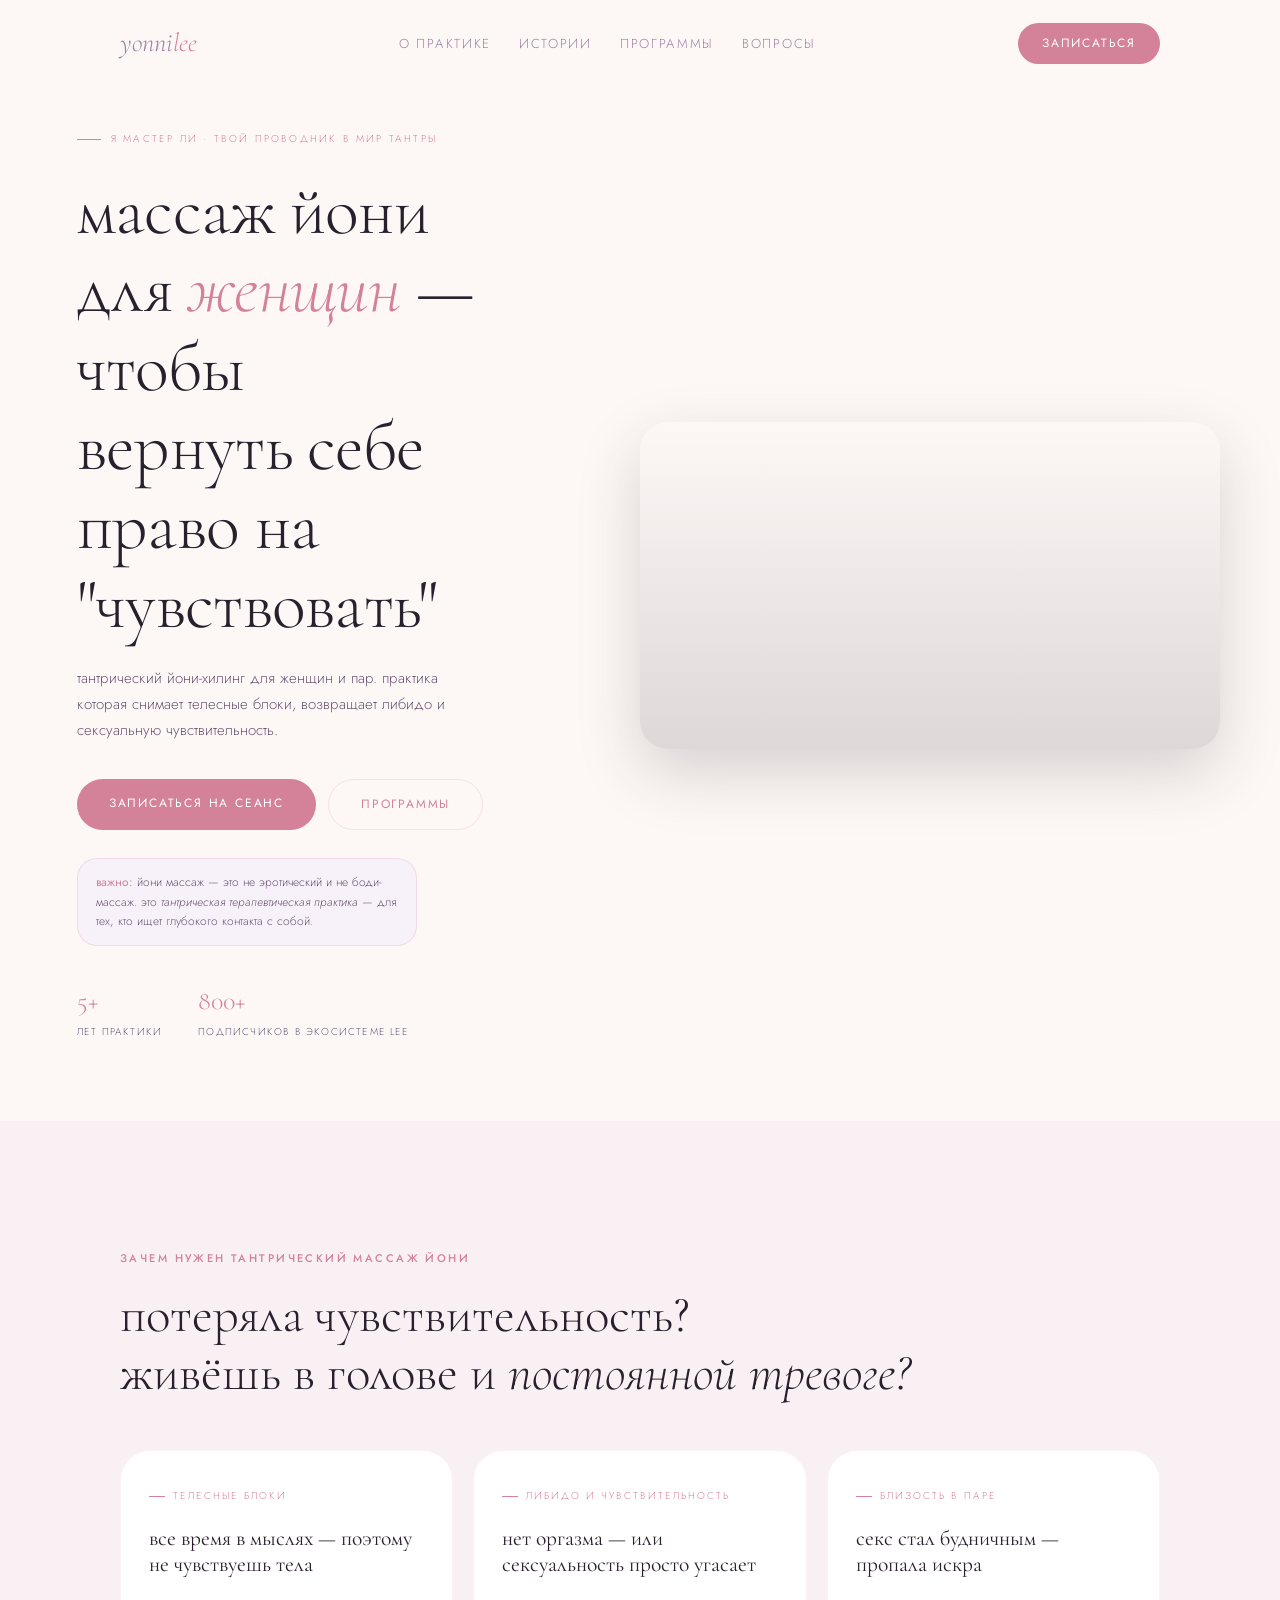
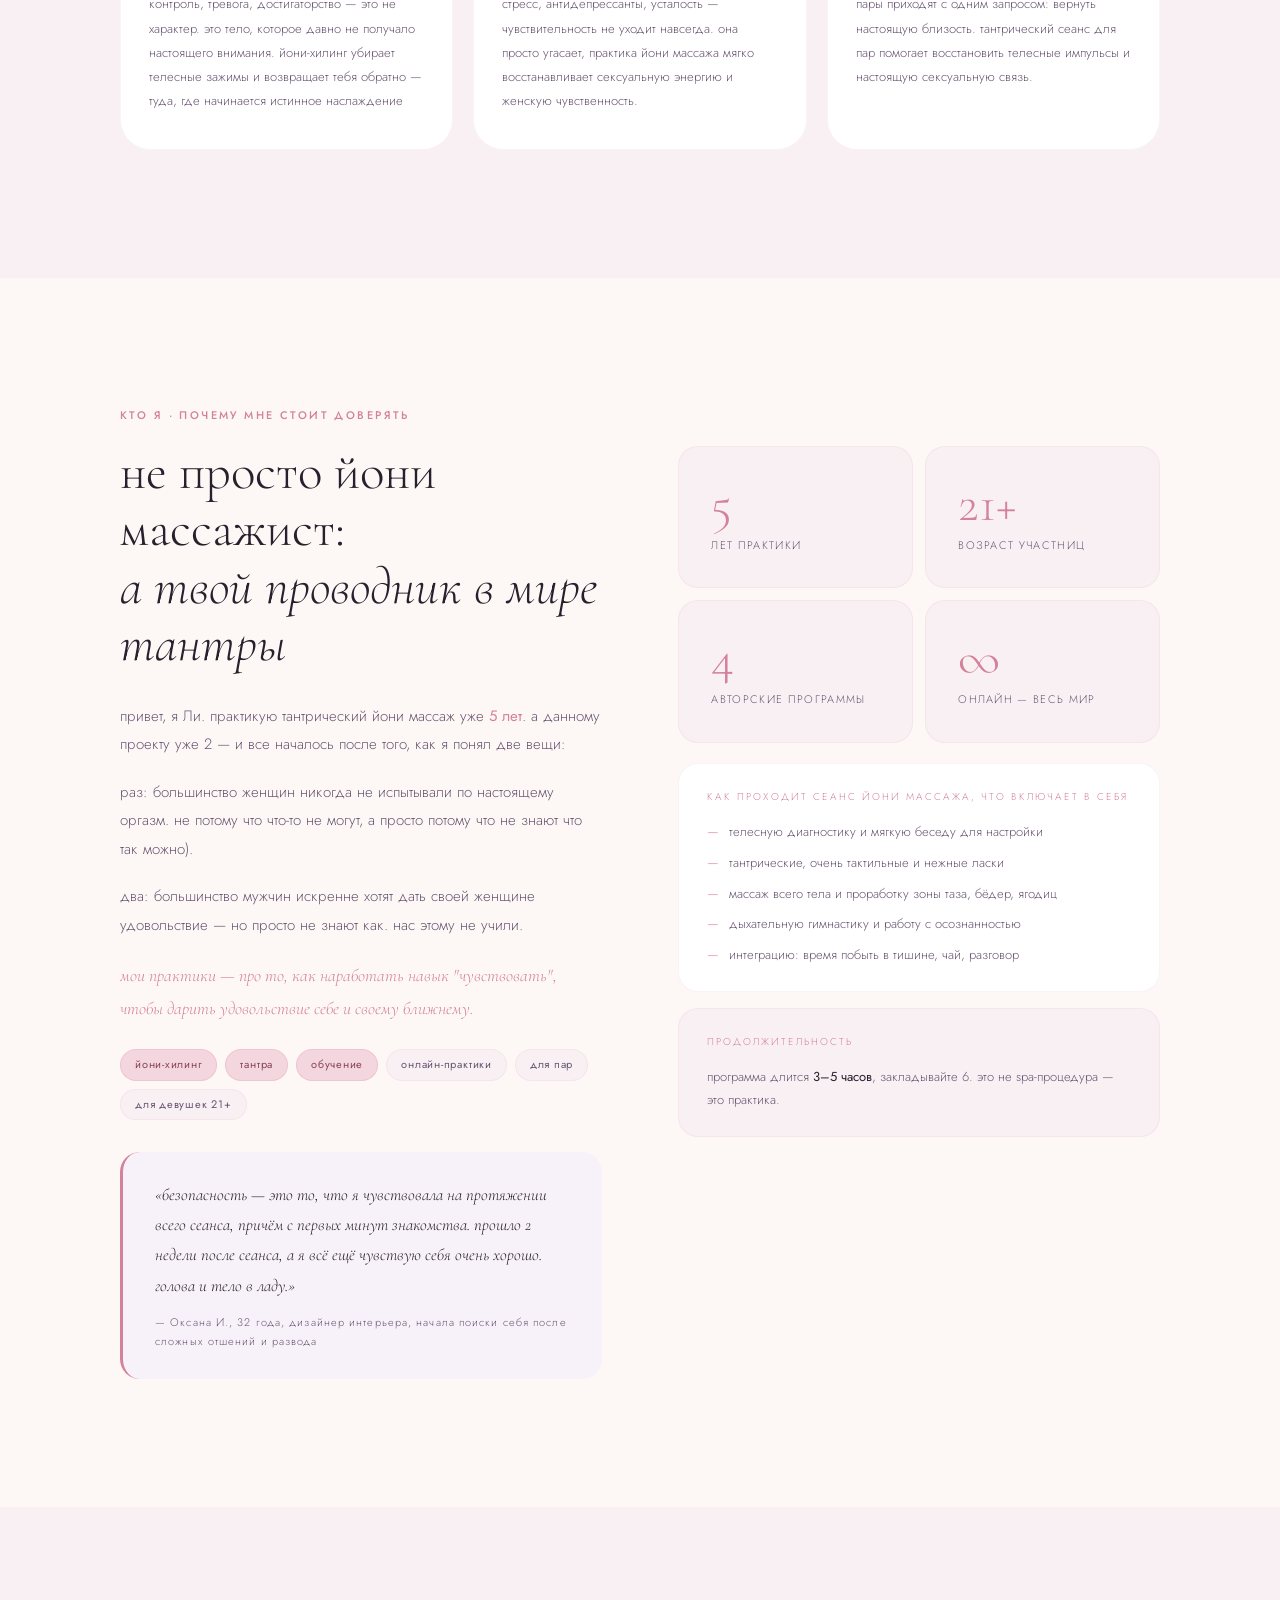
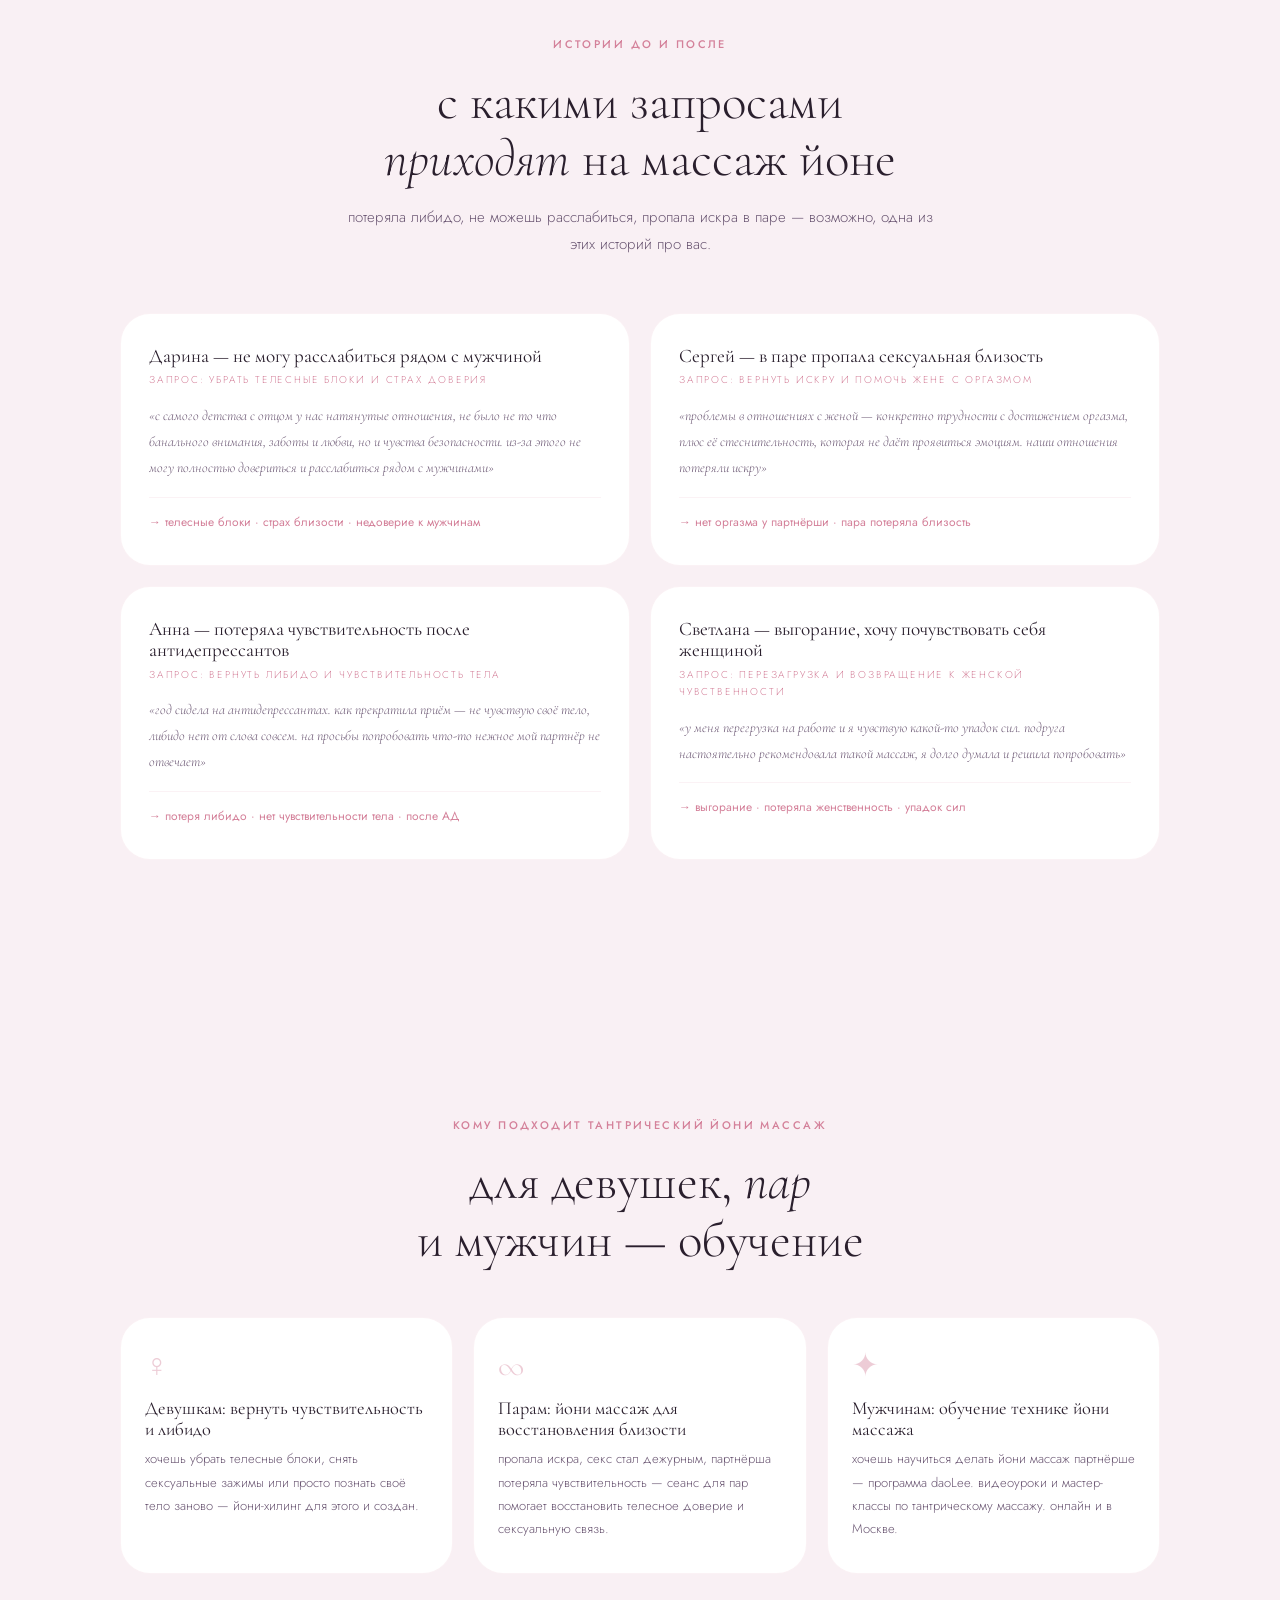
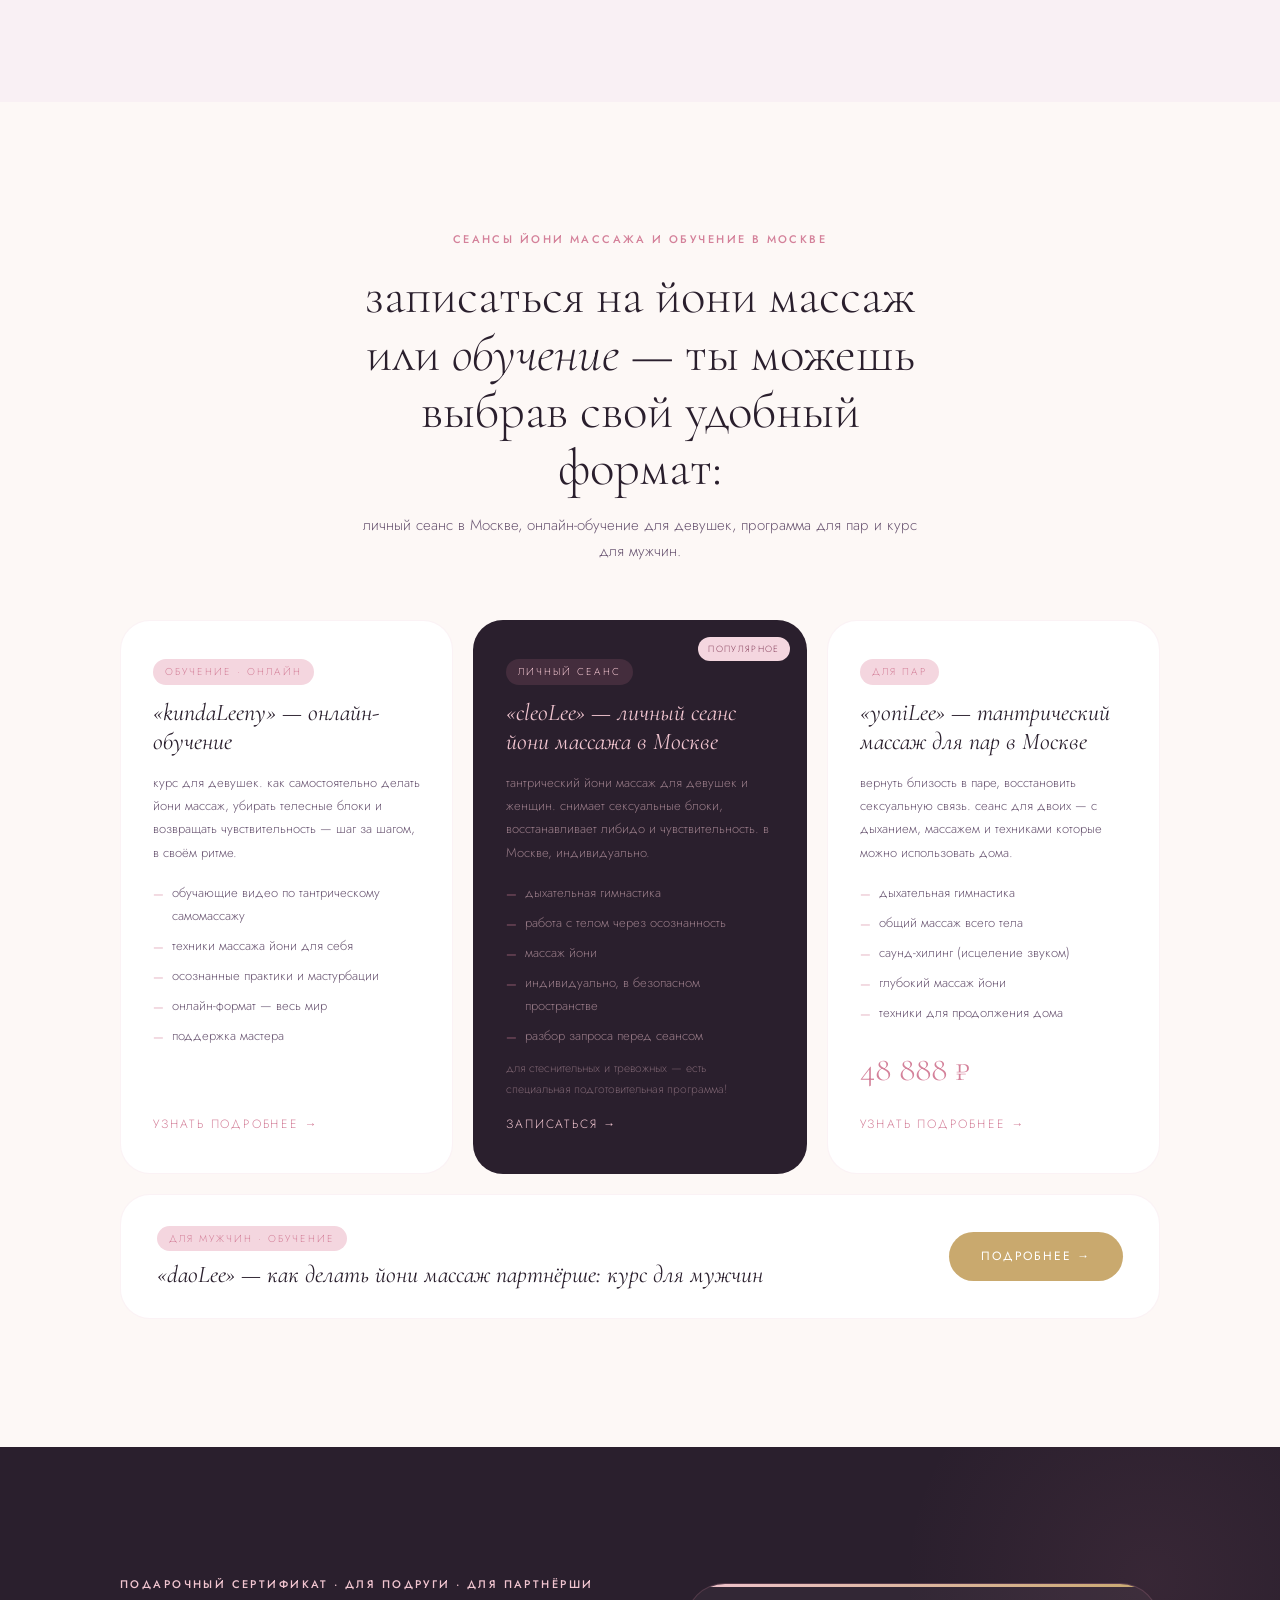
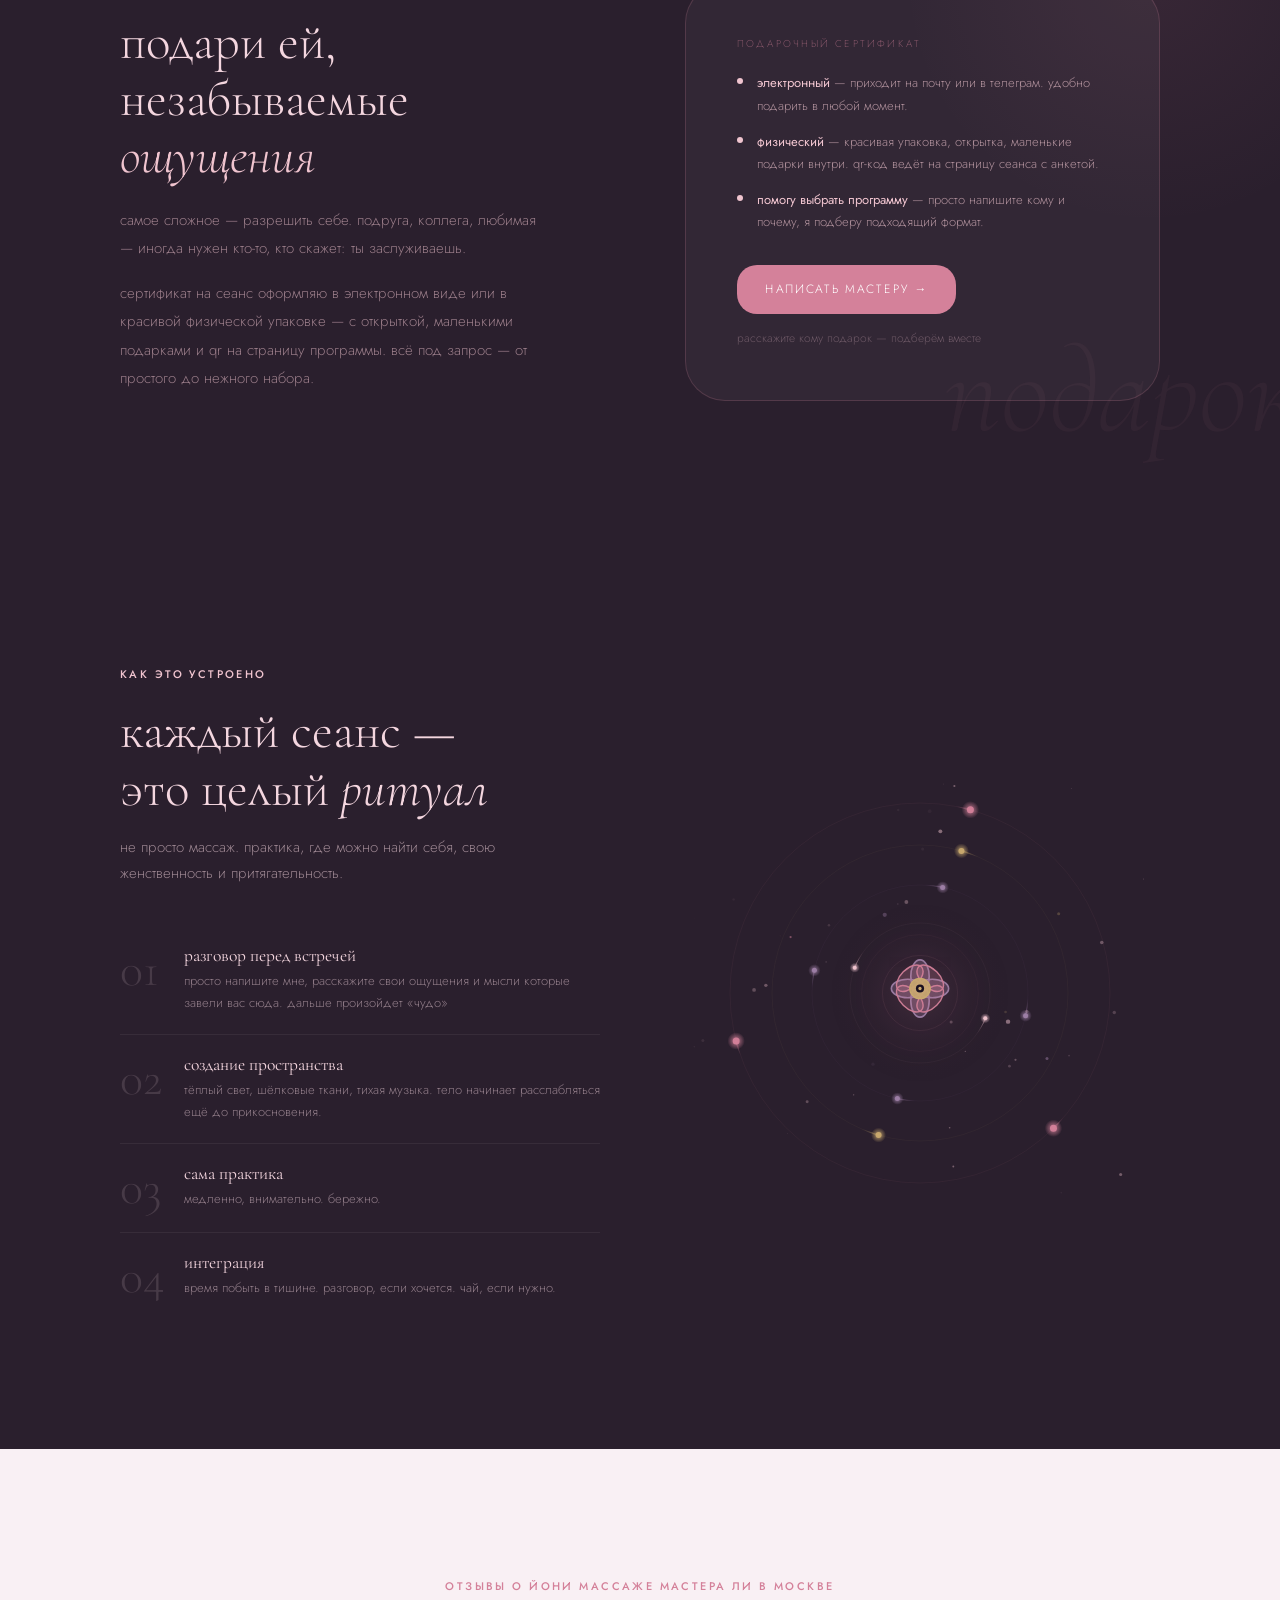
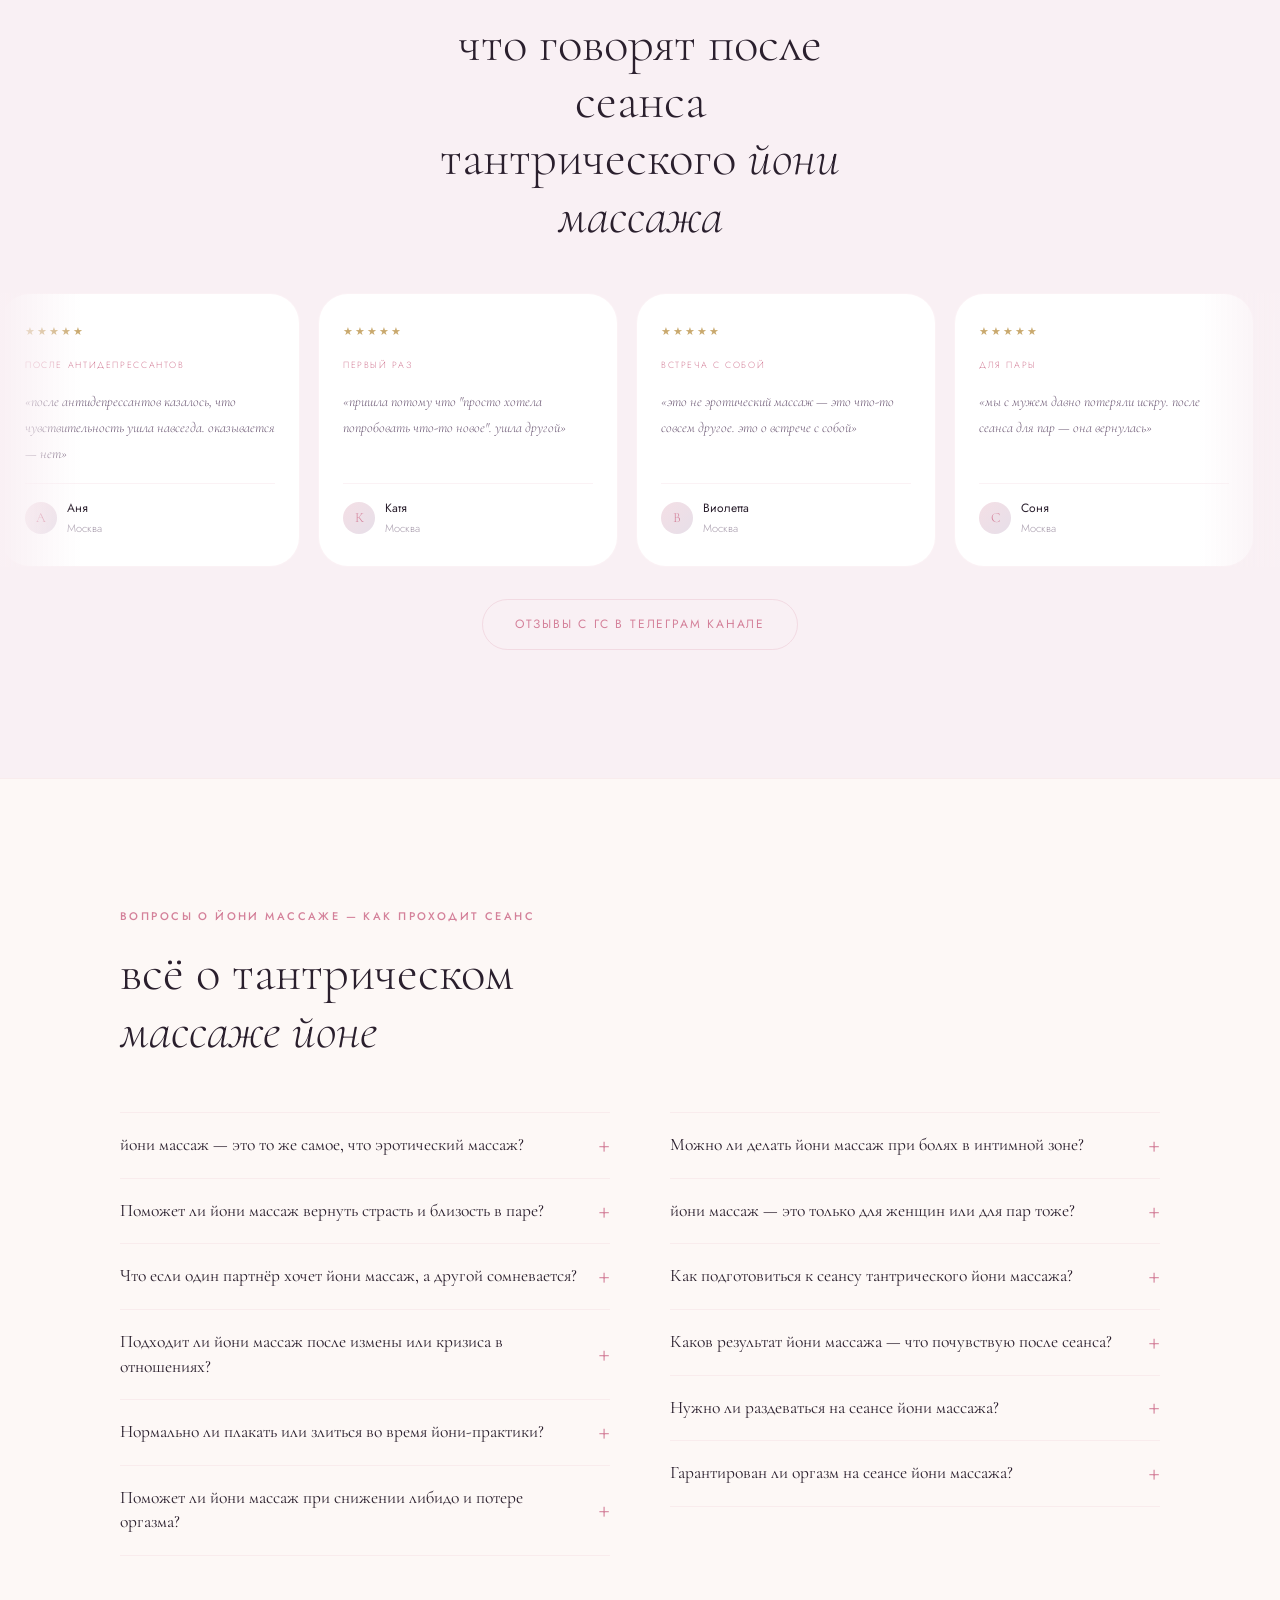
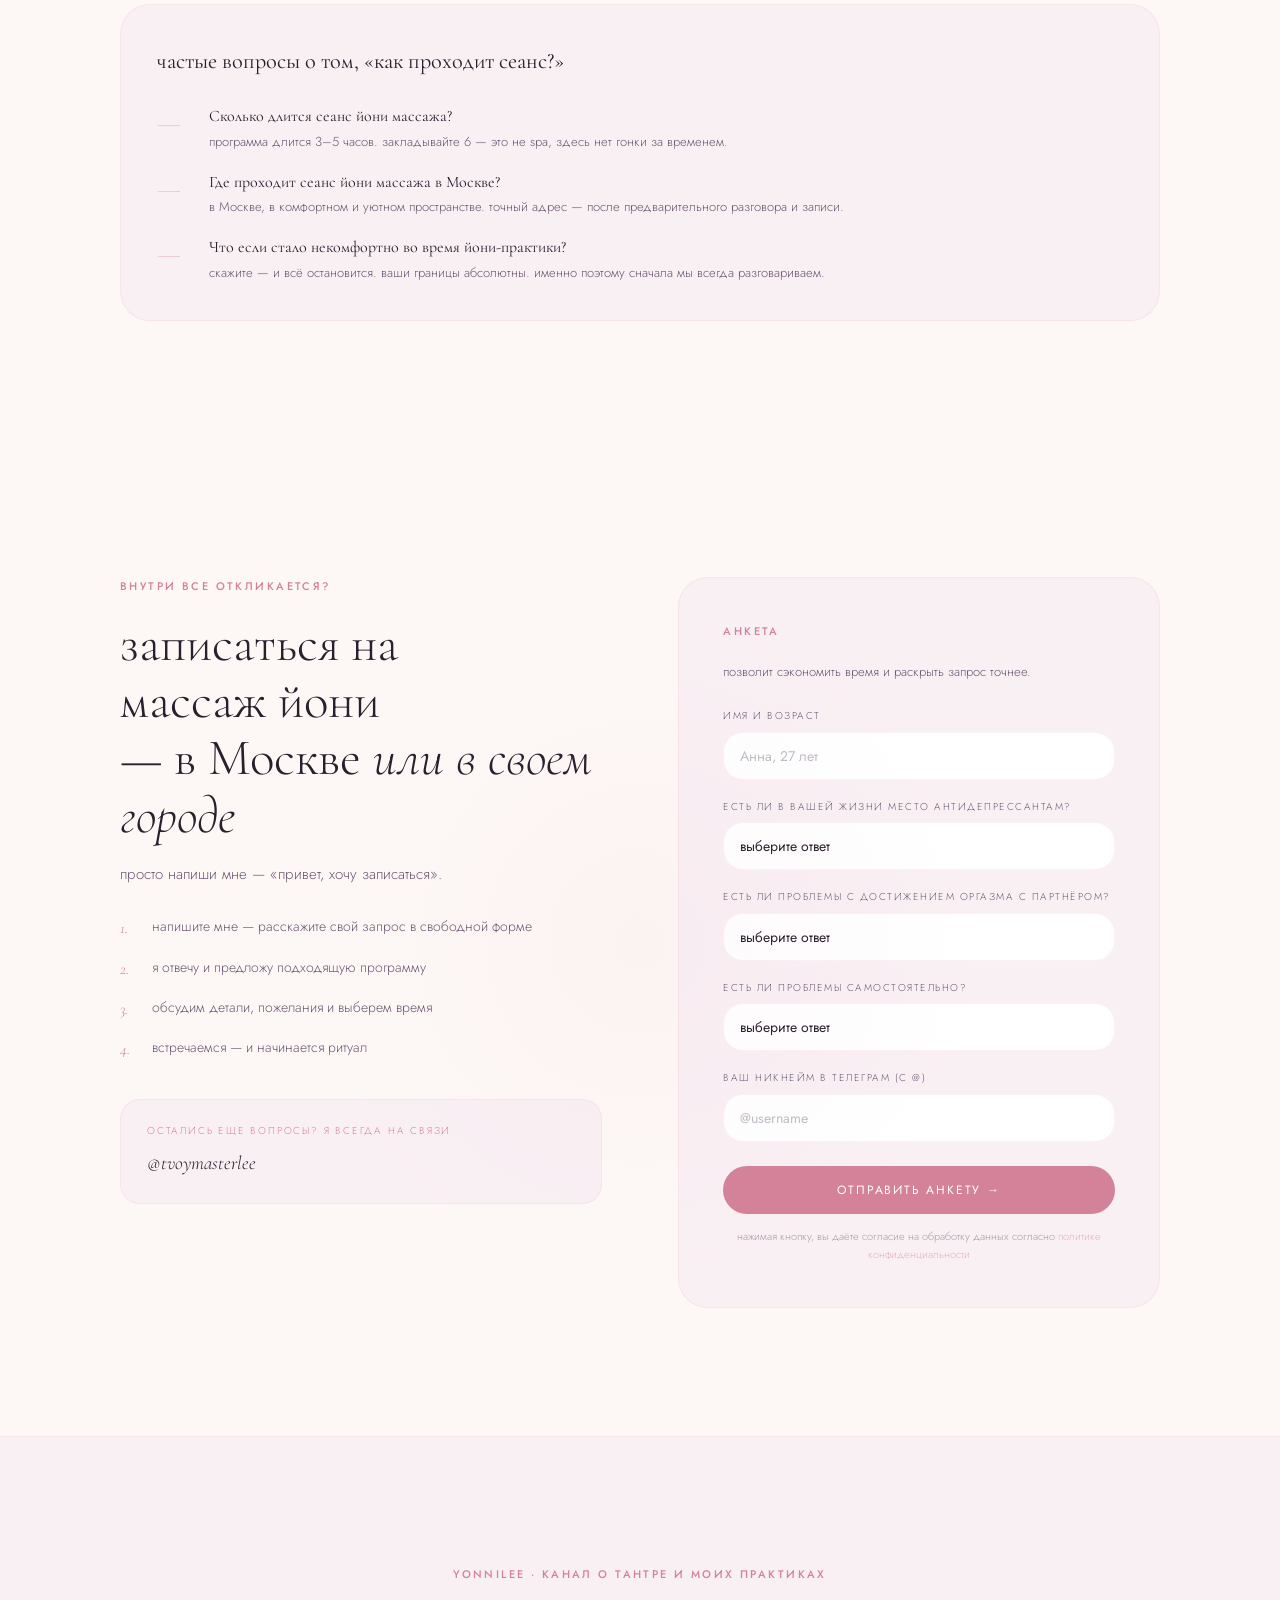
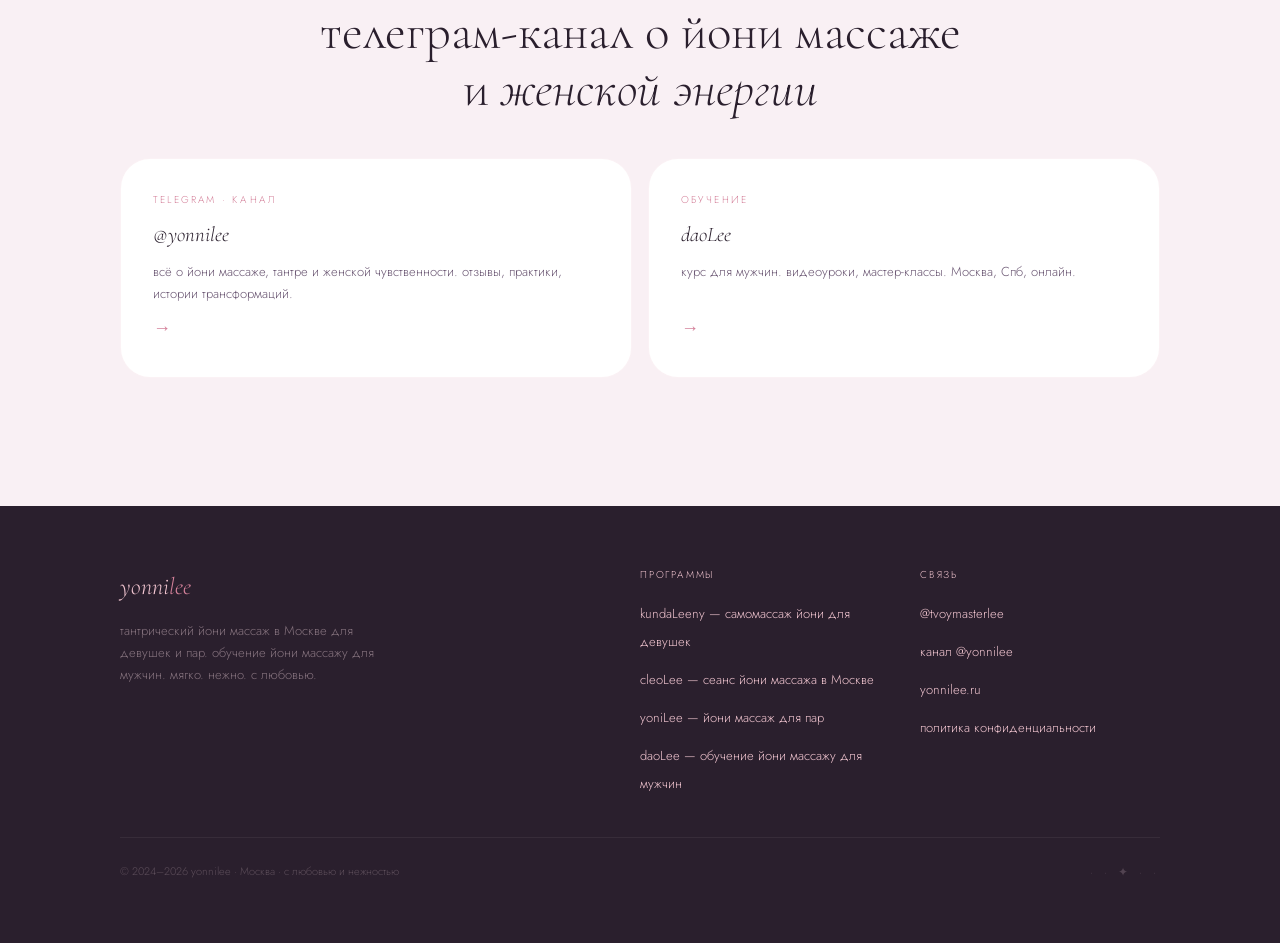
==== commit c4f60482: "Update index.html" ====
--- a/index.html
+++ b/index.html
@@ -495,7 +495,7 @@
         <li><a href="https://www.yonnilee.ru/#programs">программы</a></li>
         <li><a href="https://www.yonnilee.ru/#faq">вопросы</a></li>
       </ul>
-      <a href="https://www.yonnilee.ru/#contact" target="_blank" class="btn btn-primary nav-cta" rel="noopener">записаться</a>
+      <a href="https://www.yonnilee.ru/#contact" class="btn btn-primary nav-cta" rel="noopener">записаться</a>
       <button class="burger" id="burger" onclick="toggleMenu()" aria-label="меню">
         <span></span><span></span><span></span>
       </button>
@@ -519,7 +519,7 @@
     <h1 class="hero-title reveal reveal-delay-1 visible">массаж йони<br>для <em>женщин</em> — чтобы<br>вернуть себе право на "чувствовать"</h1>
     <p class="hero-sub reveal reveal-delay-2 visible">тантрический йони-хилинг для женщин и пар. практика которая снимает телесные блоки, возвращает либидо и сексуальную чувствительность.</p>
     <div class="hero-actions reveal reveal-delay-3 visible">
-      <a href="https://www.yonnilee.ru/#contact" target="_blank" class="btn btn-primary" rel="noopener">записаться на сеанс</a>
+      <a href="https://www.yonnilee.ru/#contact" class="btn btn-primary" rel="noopener">записаться на сеанс</a>
       <a href="https://www.yonnilee.ru/#programs" class="btn btn-outline">программы</a>
     </div>
     <div class="hero-notice reveal reveal-delay-4 visible">
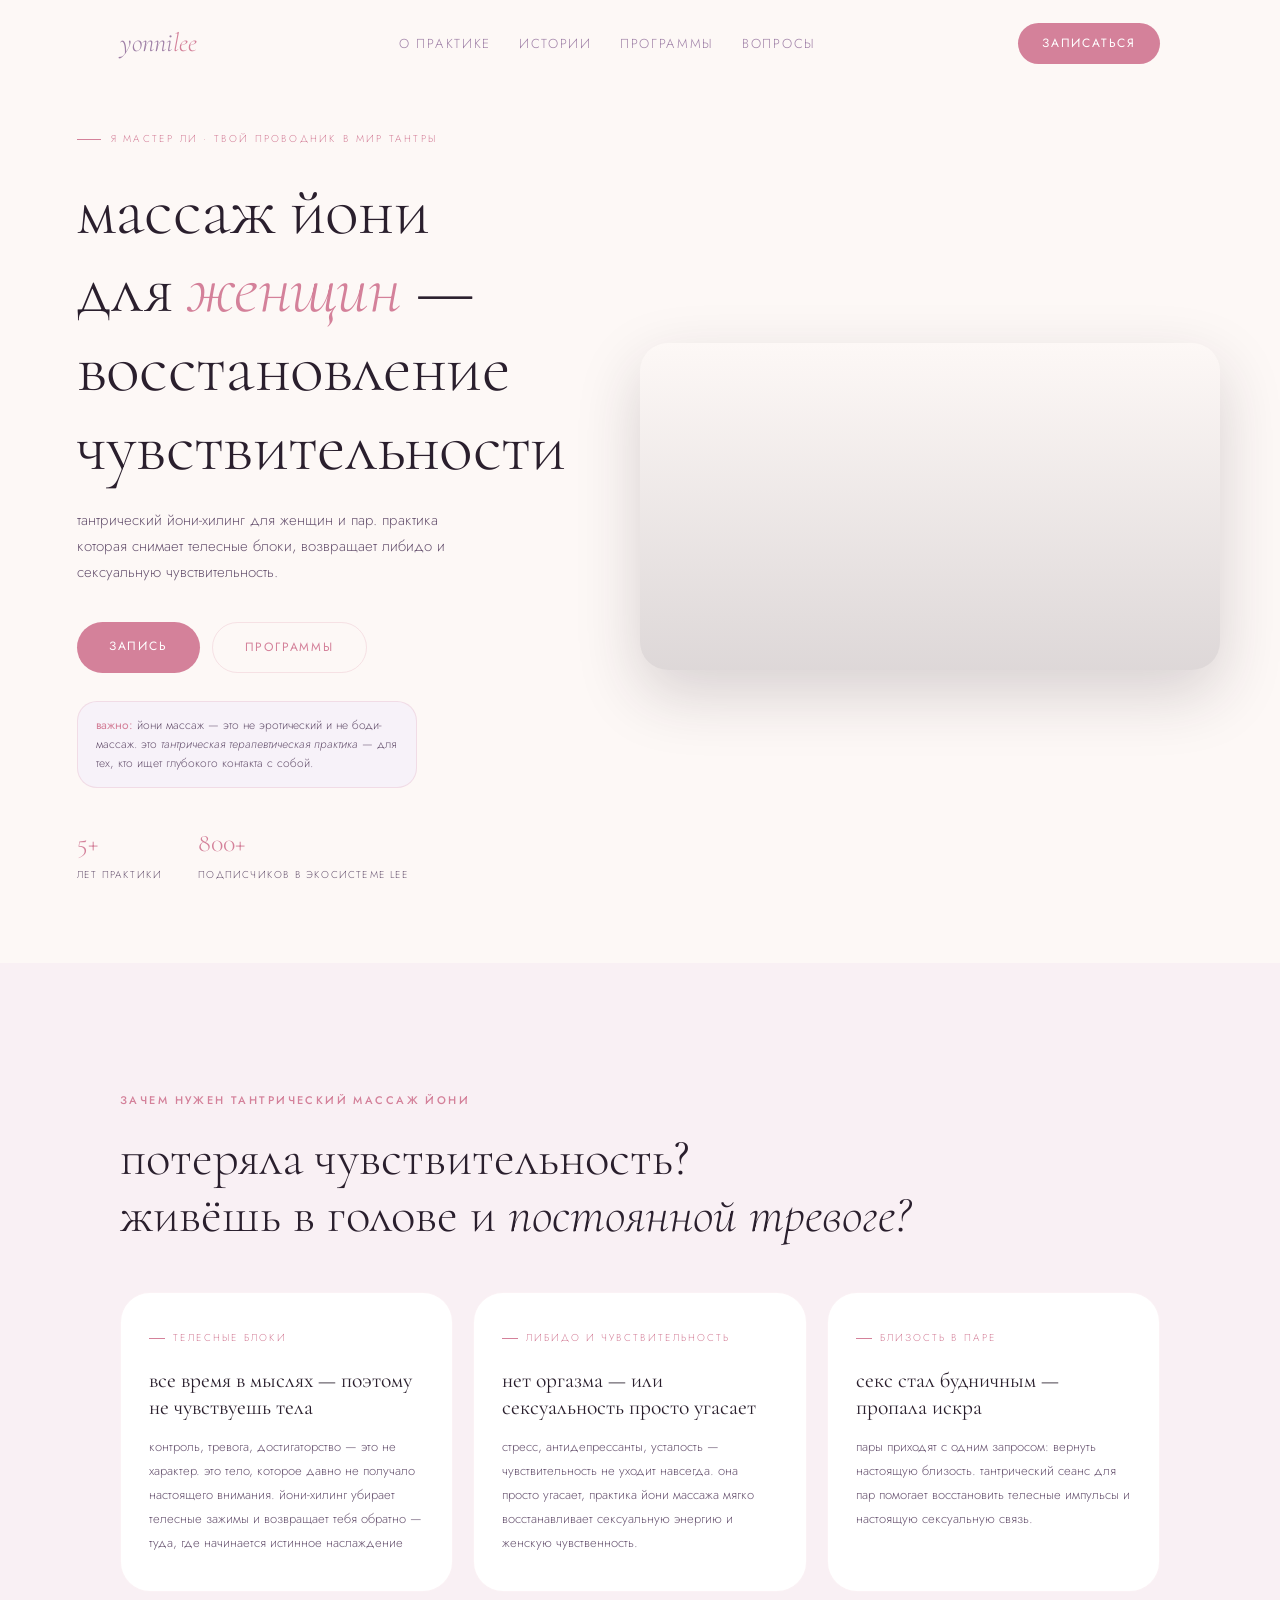
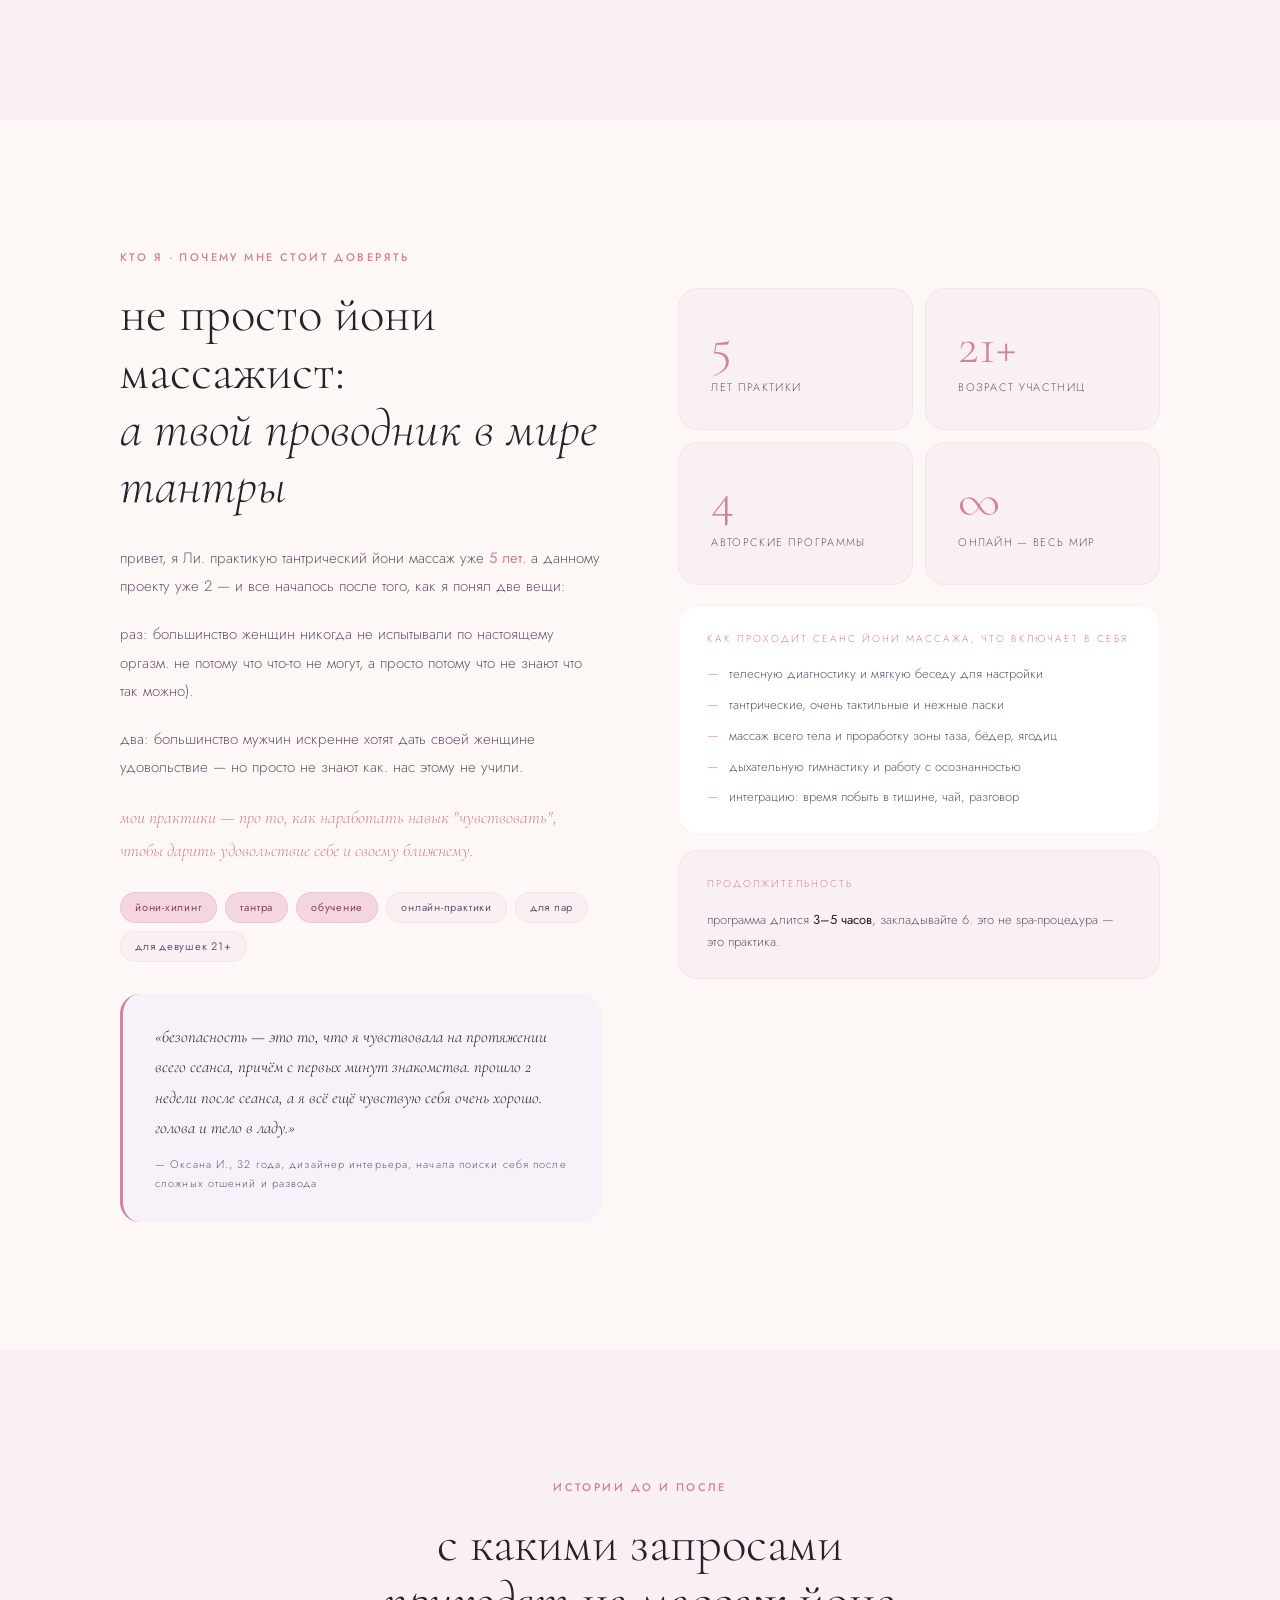
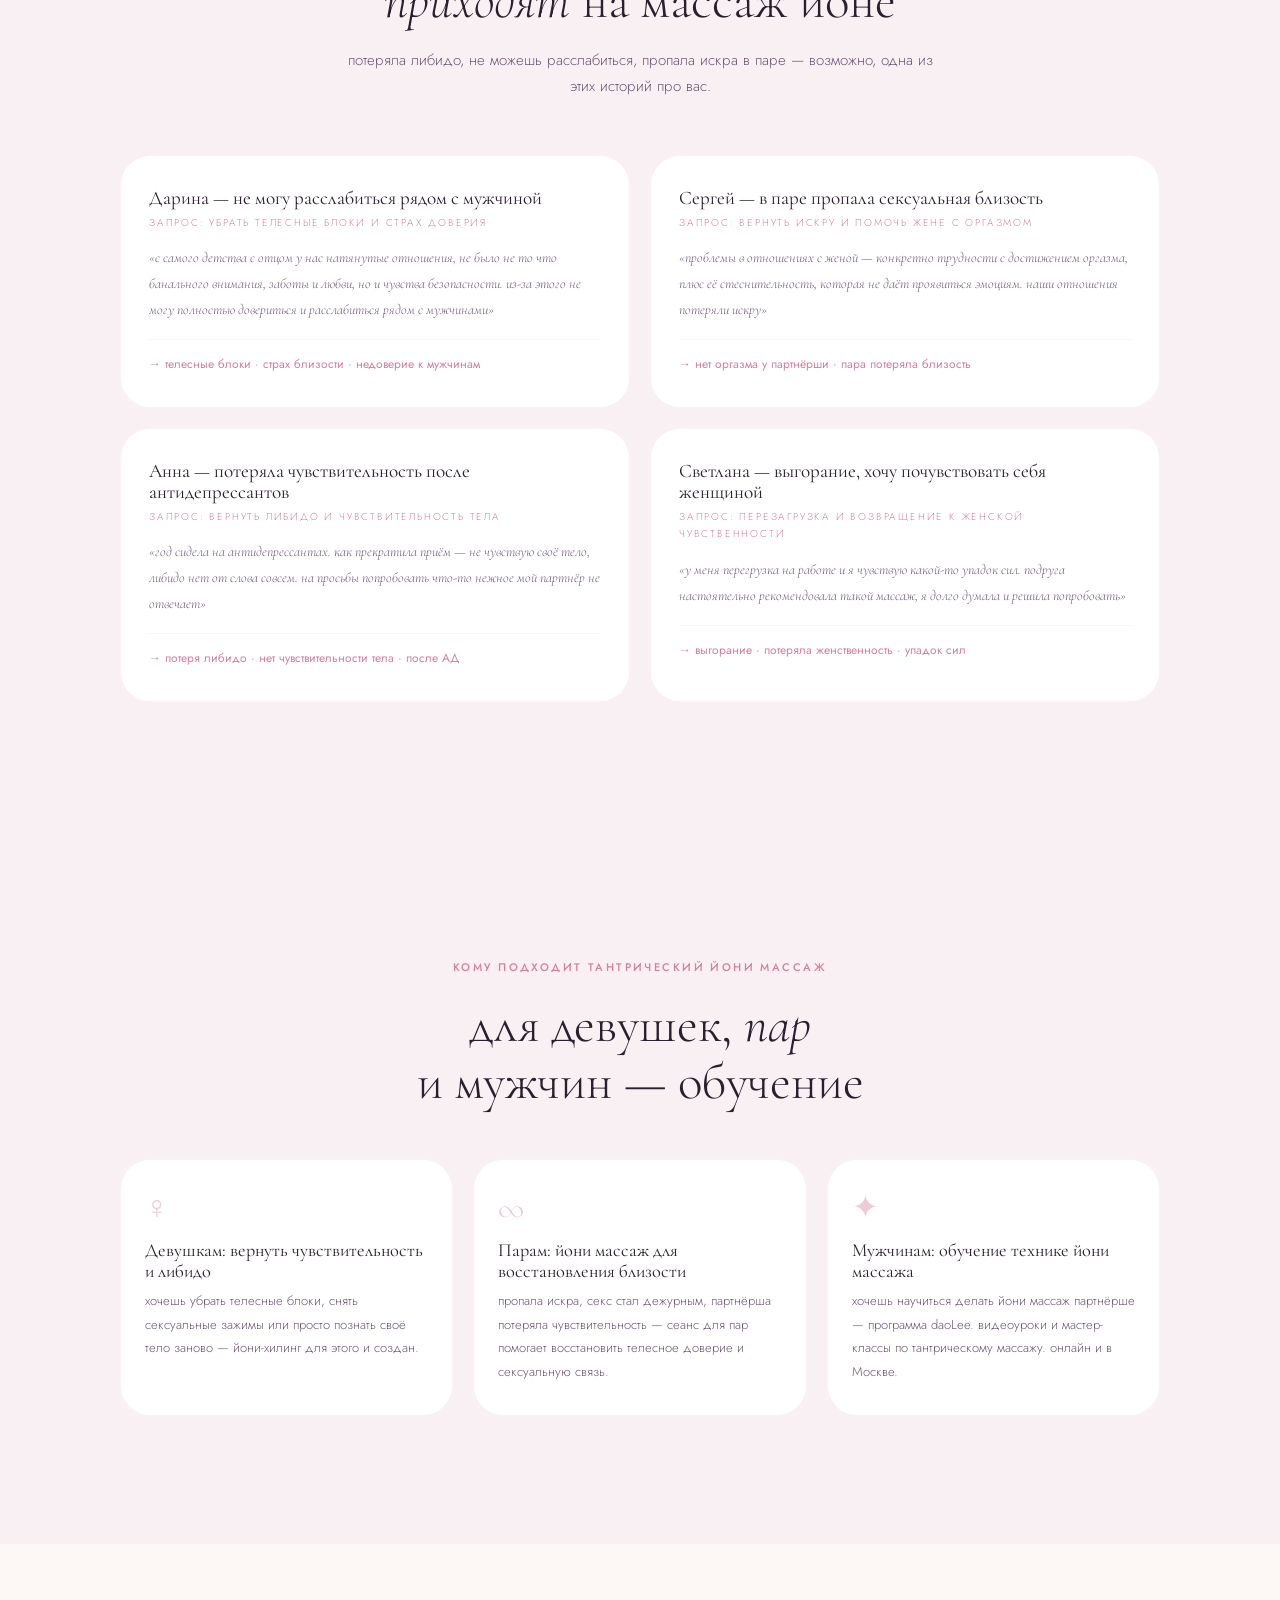
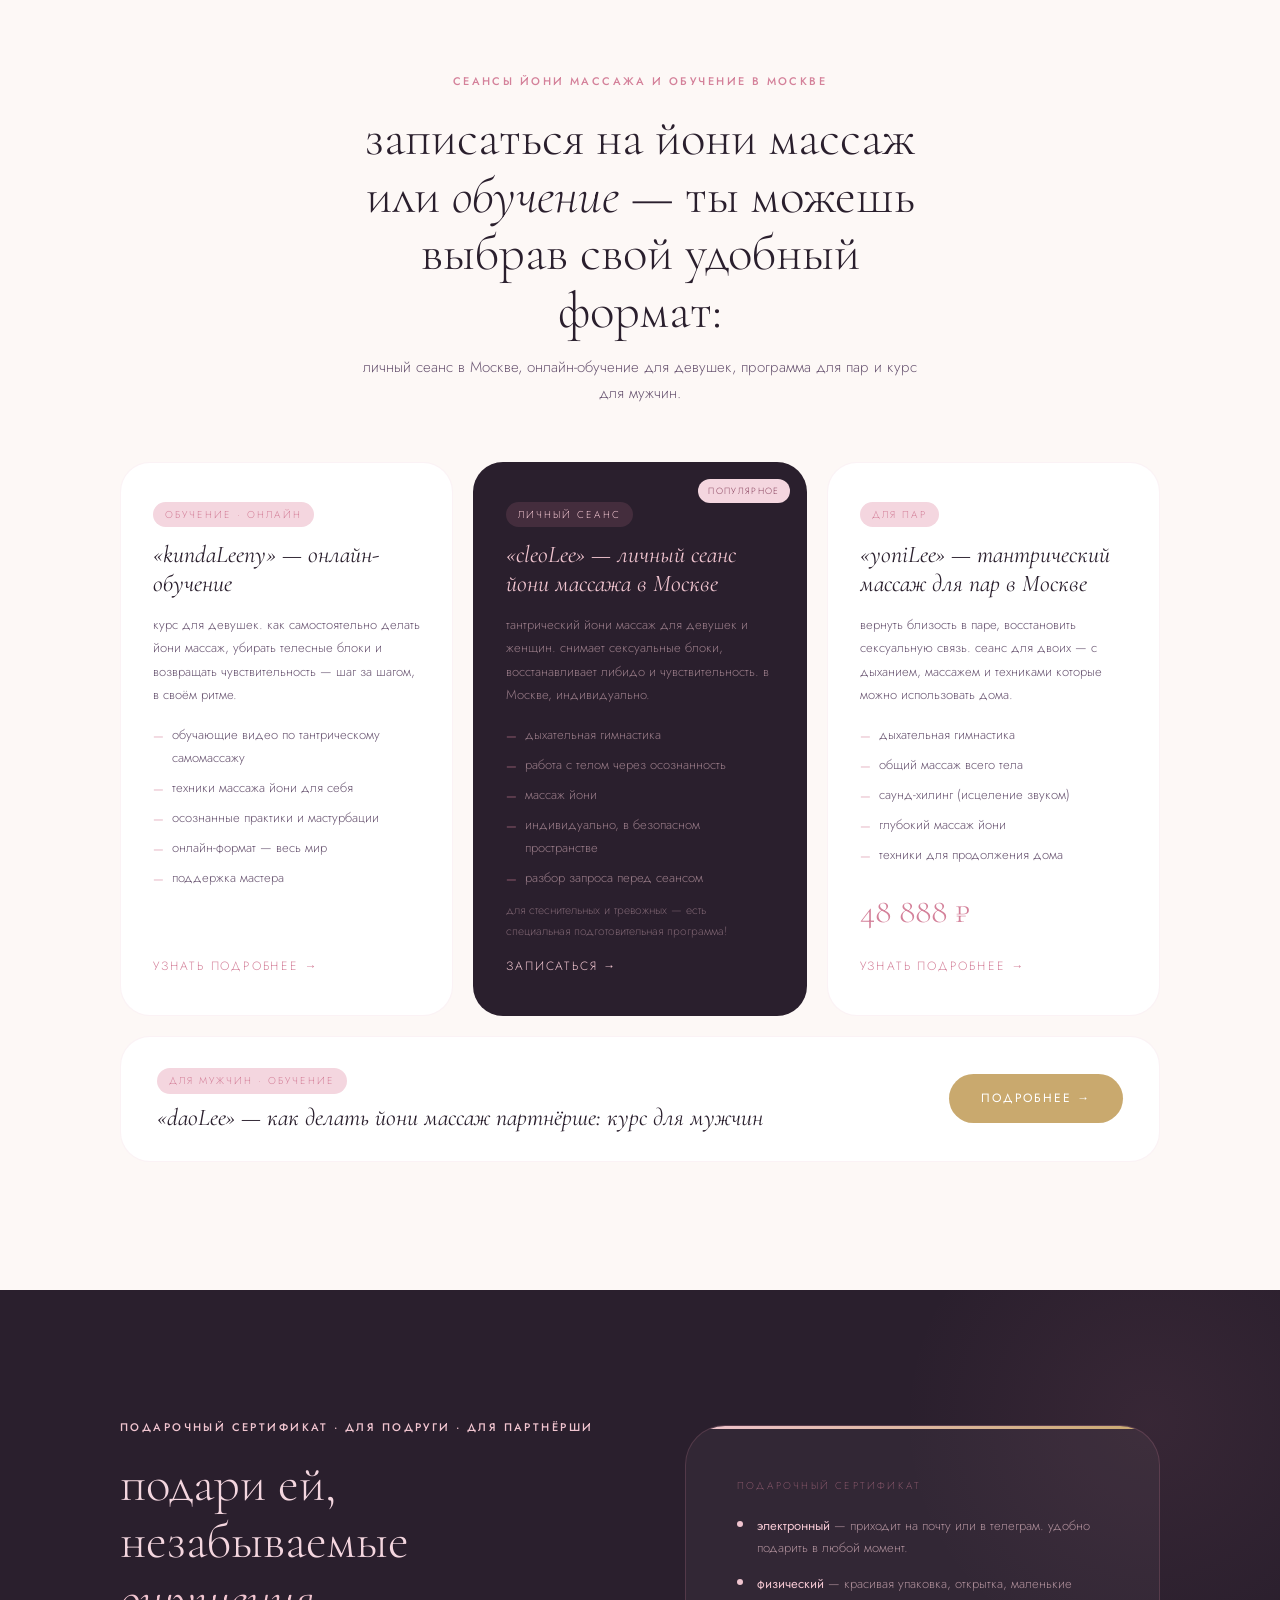
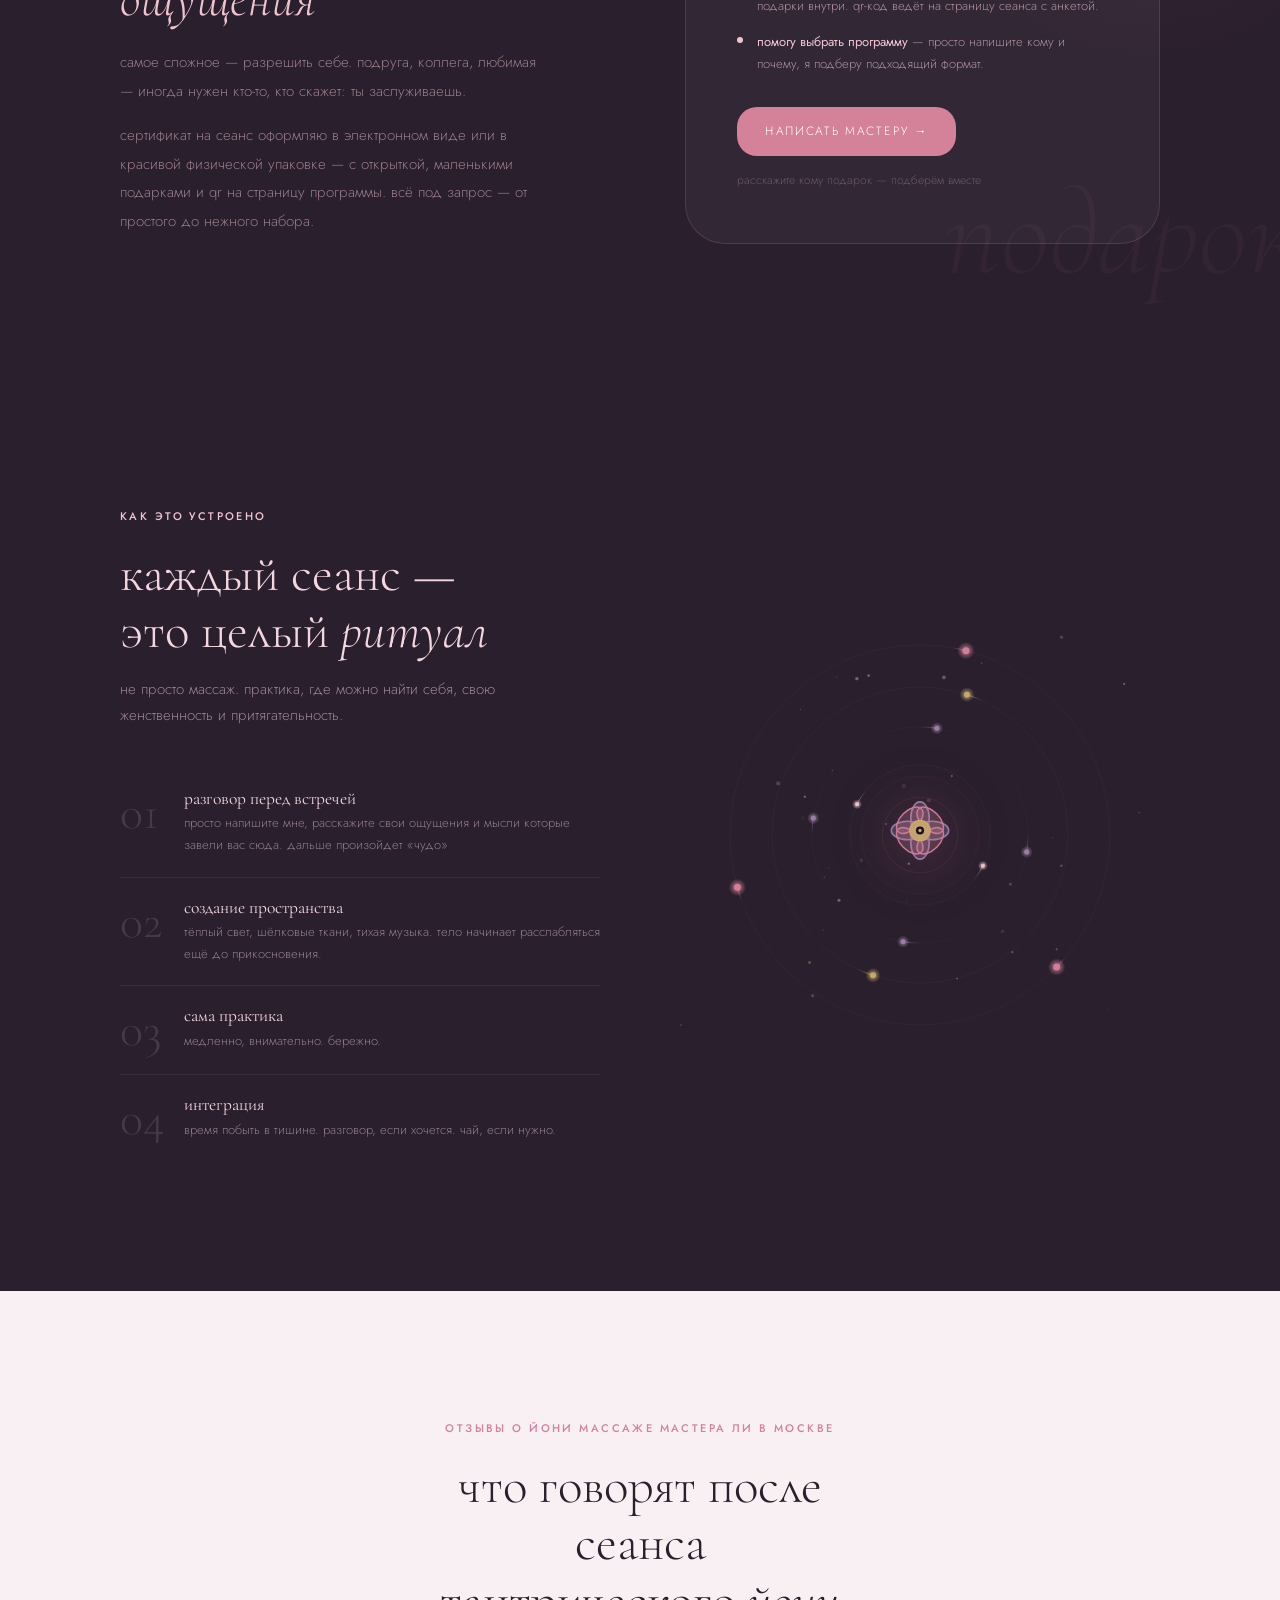
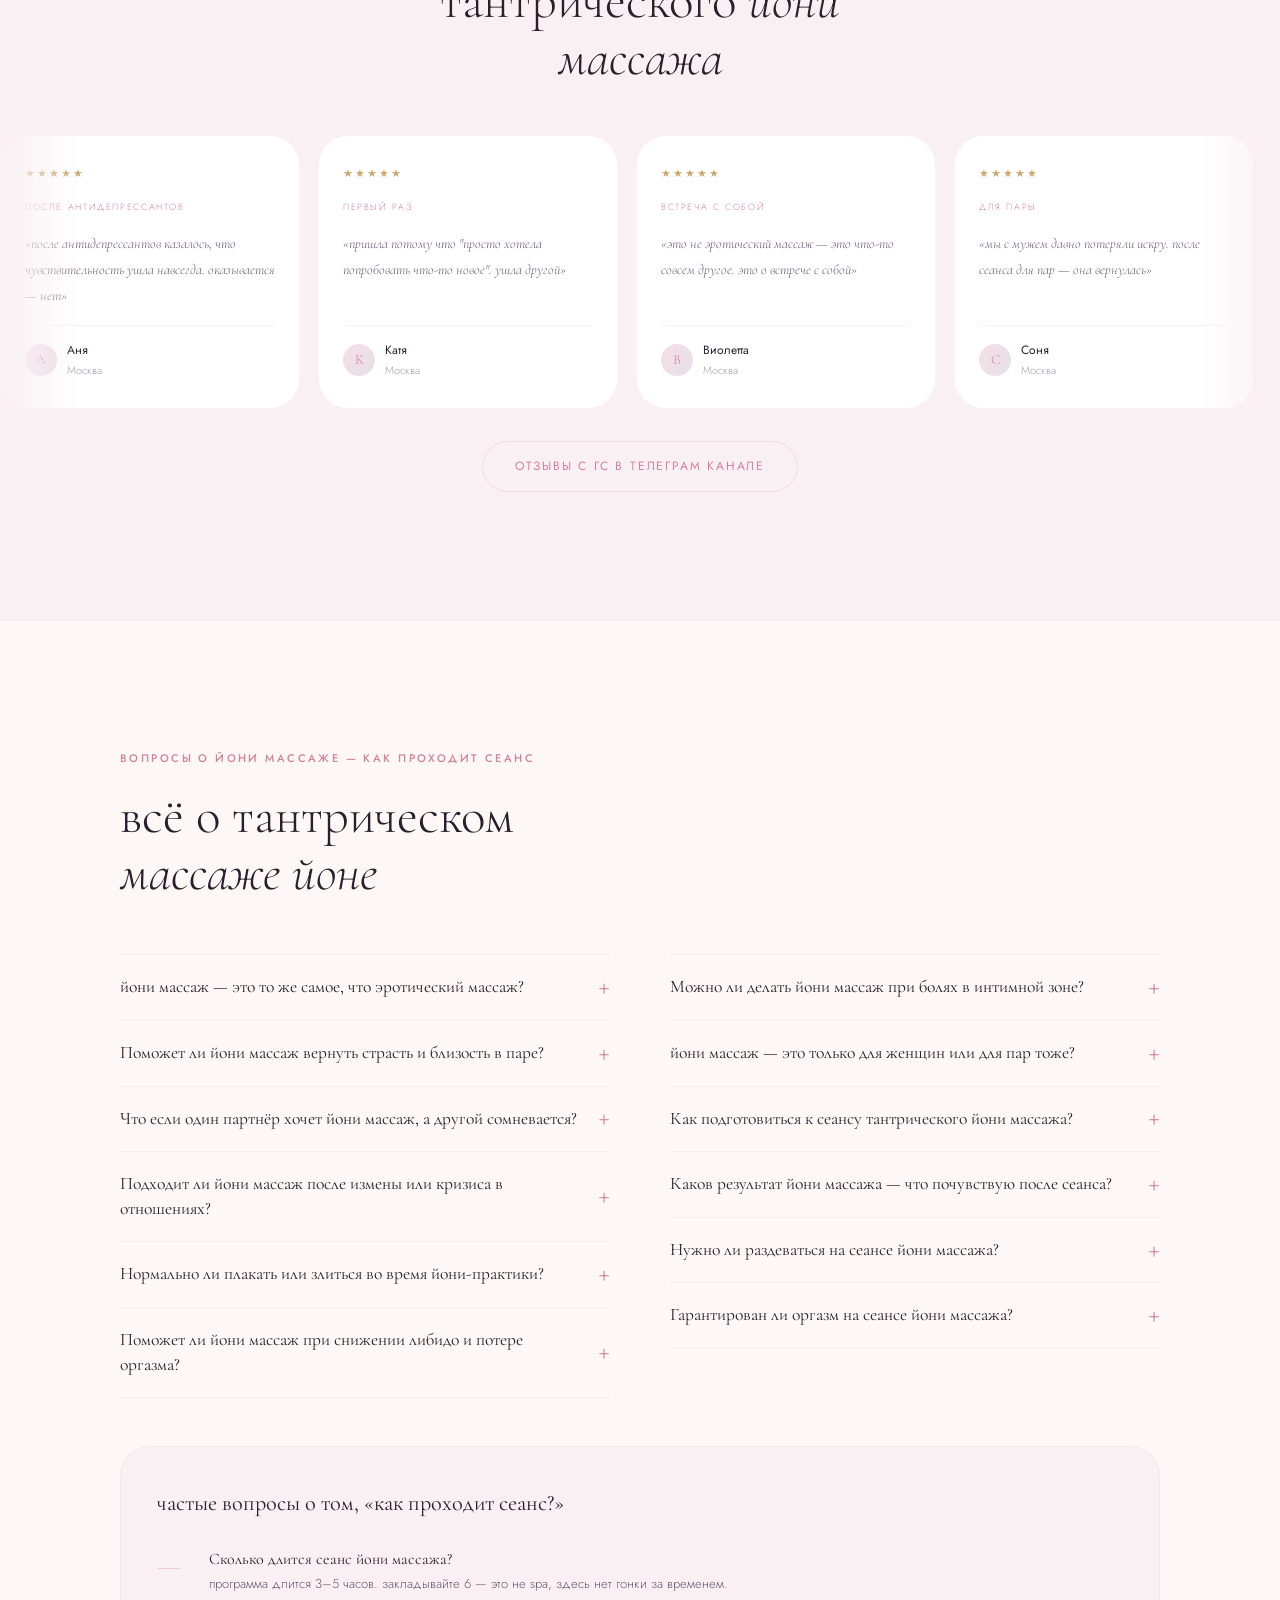
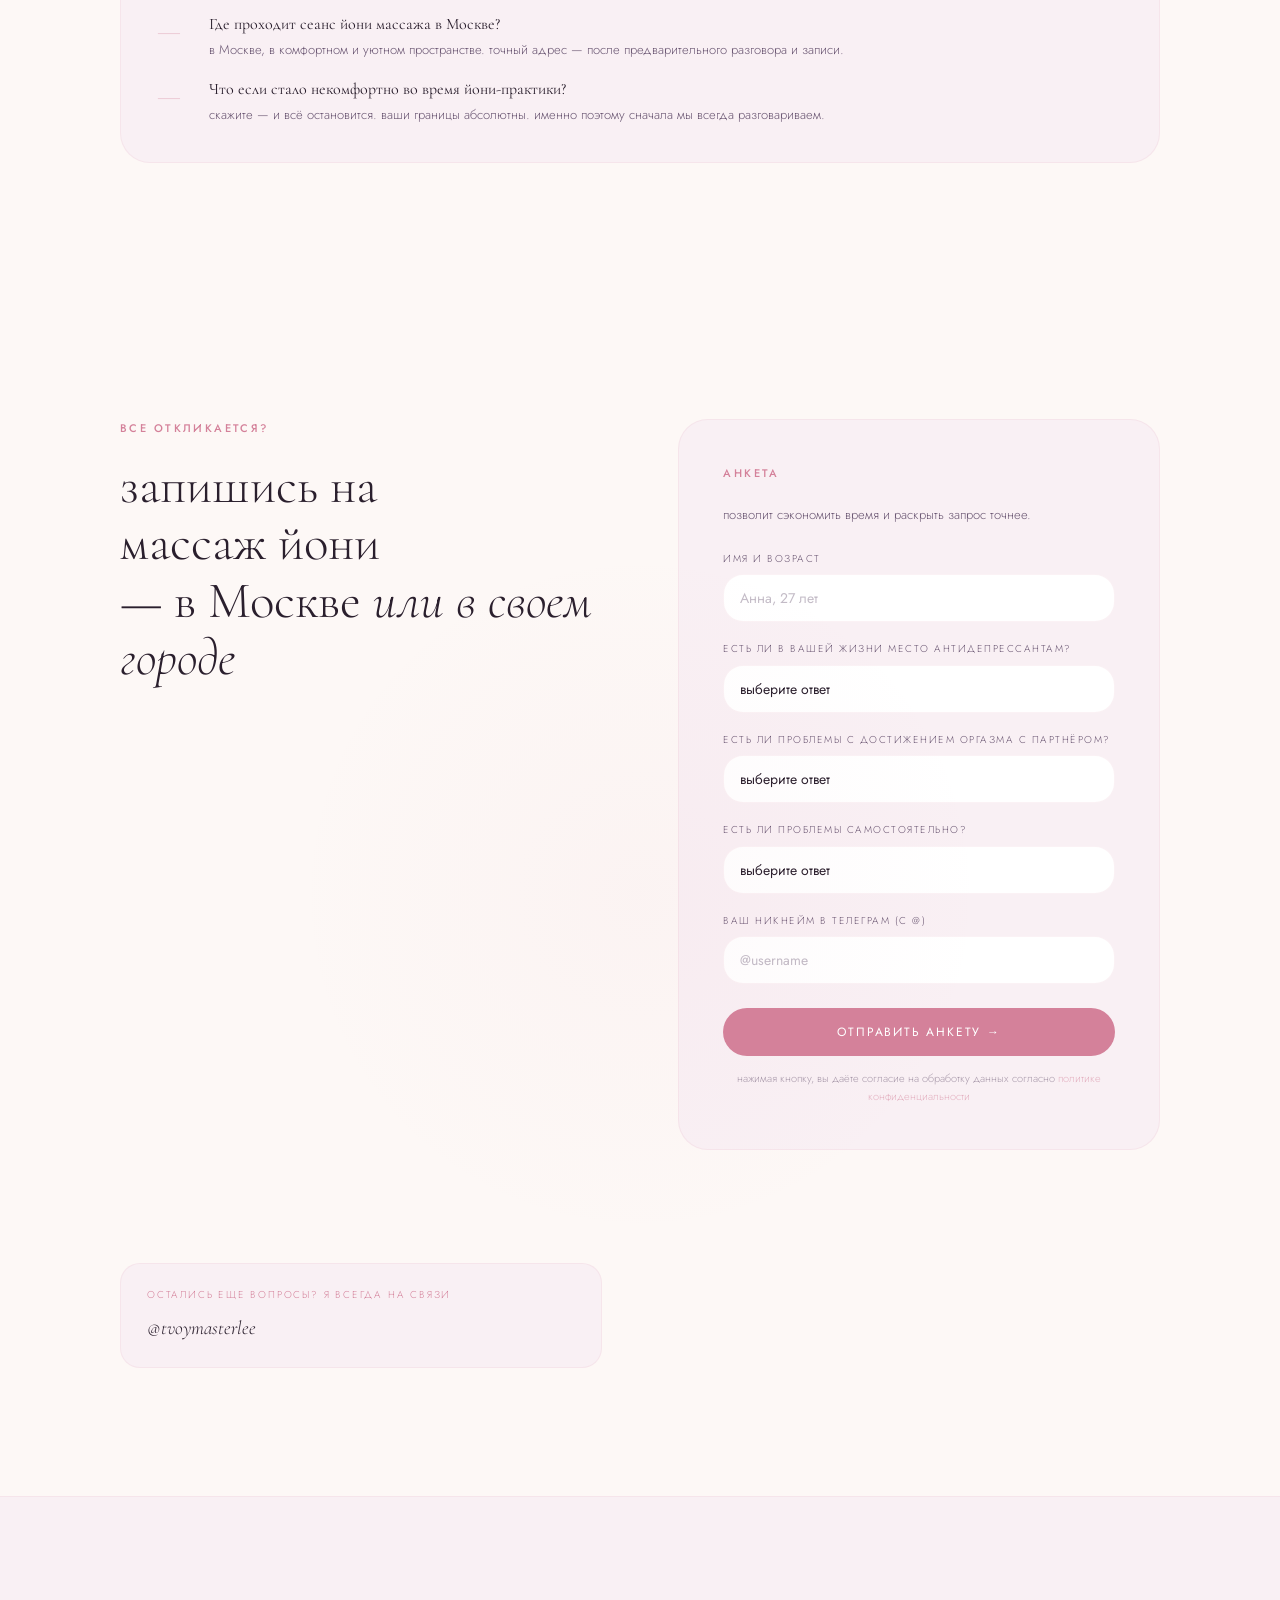
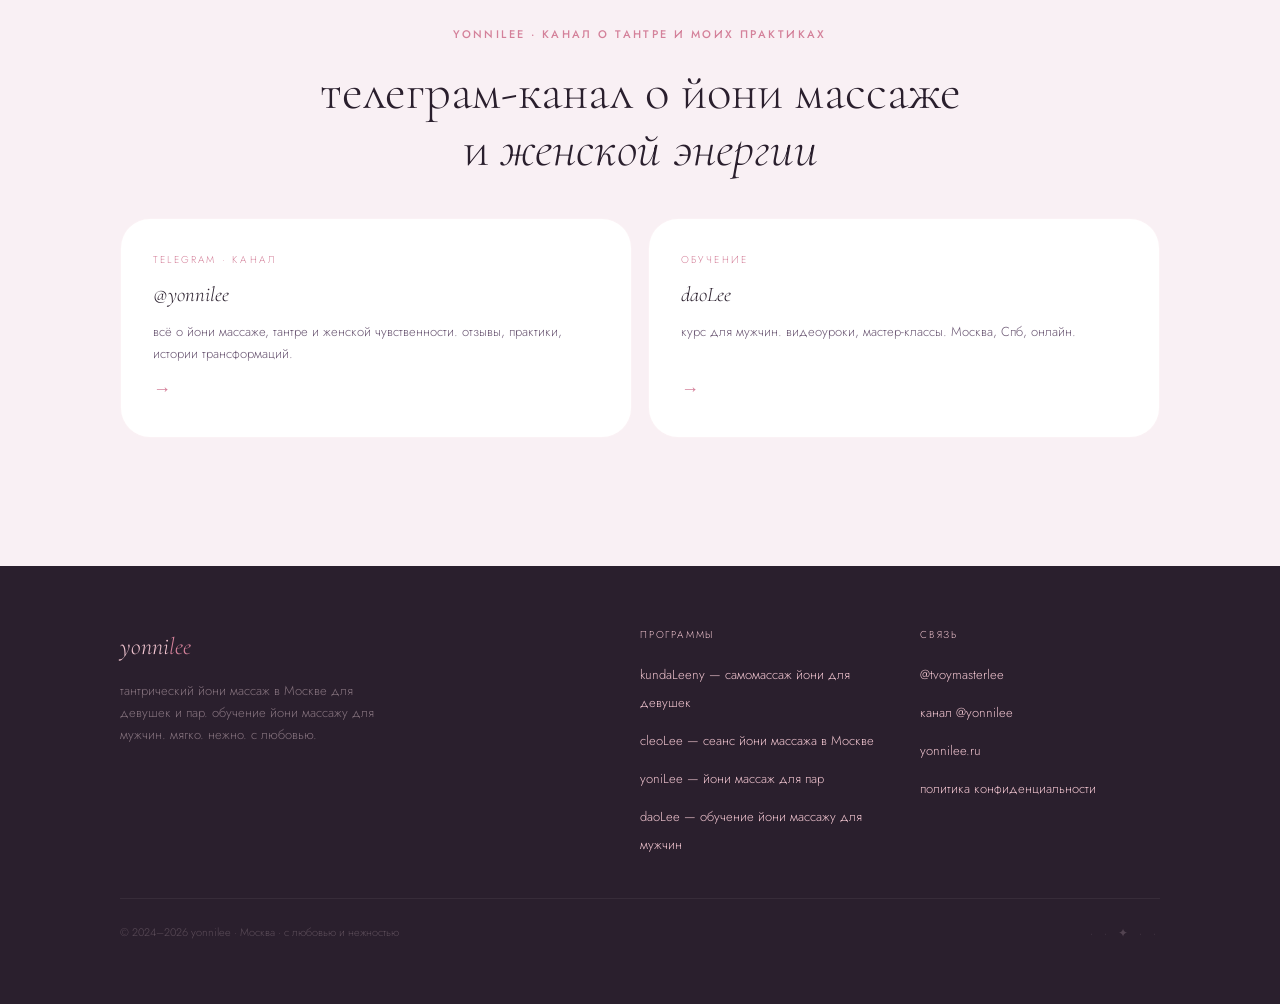
==== commit f64ef9d0: "Update index.html" ====
--- a/index.html
+++ b/index.html
@@ -516,10 +516,10 @@
 <section id="hero">
   <div class="hero-left">
     <div class="hero-eyebrow reveal visible">я мастер Ли · твой проводник в мир тантры</div>
-    <h1 class="hero-title reveal reveal-delay-1 visible">массаж йони<br>для <em>женщин</em> — чтобы<br>вернуть себе право на "чувствовать"</h1>
+    <h1 class="hero-title reveal reveal-delay-1 visible">массаж йони<br>для <em>женщин</em> — восстановление<br>чувствительности</h1>
     <p class="hero-sub reveal reveal-delay-2 visible">тантрический йони-хилинг для женщин и пар. практика которая снимает телесные блоки, возвращает либидо и сексуальную чувствительность.</p>
     <div class="hero-actions reveal reveal-delay-3 visible">
-      <a href="https://www.yonnilee.ru/#contact" class="btn btn-primary" rel="noopener">записаться на сеанс</a>
+      <a href="https://www.yonnilee.ru/#contact" class="btn btn-primary" rel="noopener">запись</a>
       <a href="https://www.yonnilee.ru/#programs" class="btn btn-outline">программы</a>
     </div>
     <div class="hero-notice reveal reveal-delay-4 visible">
@@ -1102,19 +1102,10 @@
   <div class="container">
     <div class="contact-inner">
       <div class="reveal visible">
-        <div class="section-label">внутри все откликается?</div>
-        <h2>записаться на <br>массаж йони  <br>— в Москве <em>или в своем городе</em></h2>
-        <p style="margin-top:16px;">просто напиши мне —  «привет, хочу записаться».</p>
-        <ul class="contact-perks">
-          <li><span class="perk-num">1.</span>напишите мне — расскажите свой запрос в свободной форме</li>
-          <li><span class="perk-num">2.</span>я отвечу и предложу подходящую программу</li>
-          <li><span class="perk-num">3.</span>обсудим детали, пожелания и выберем время</li>
-          <li><span class="perk-num">4.</span>встречаемся — и начинается ритуал</li>
-        </ul>
-        <div class="contact-direct">
-          <div class="contact-direct-label">остались еще вопросы? я всегда на связи</div>
-          <a href="https://t.me/tvoymasterlee" target="_blank" class="contact-direct-link" rel="noopener">@tvoymasterlee</a>
-        </div>
+        <div class="section-label">все откликается?</div>
+        <h2>запишись на <br>массаж йони  <br>— в Москве <em>или в своем городе</em></h2>
+       
+        
       </div>
 
       <div class="contact-form-wrap reveal reveal-delay-2 visible">
@@ -1163,6 +1154,10 @@
         </form>
         <p class="form-note">нажимая кнопку, вы даёте согласие на обработку данных согласно <a href="https://yonnilee.ru/privacy" style="color:var(--rose);text-decoration:none;">политике конфиденциальности</a></p>
       </div>
+      <div class="contact-direct">
+          <div class="contact-direct-label">остались еще вопросы? я всегда на связи</div>
+          <a href="https://t.me/tvoymasterlee" target="_blank" class="contact-direct-link" rel="noopener">@tvoymasterlee</a>
+        </div>
     </div>
   </div>
 </section>
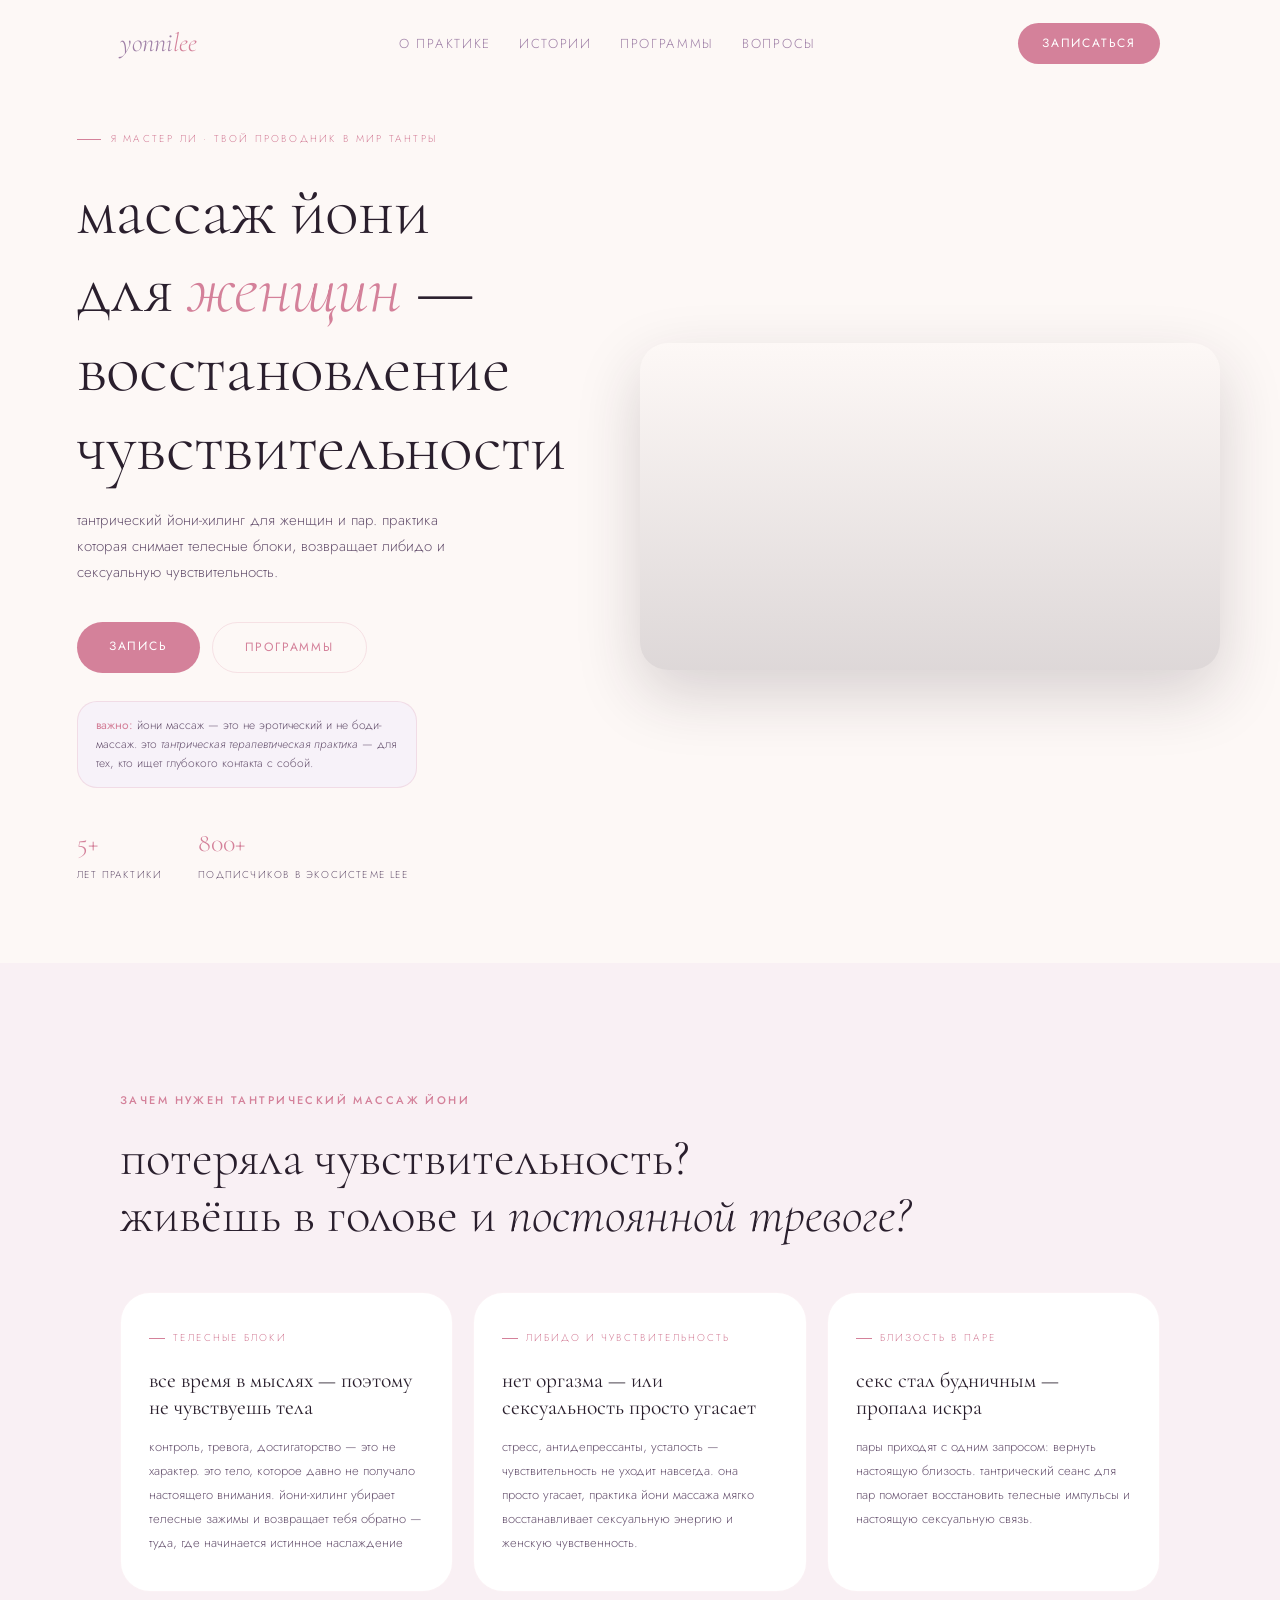
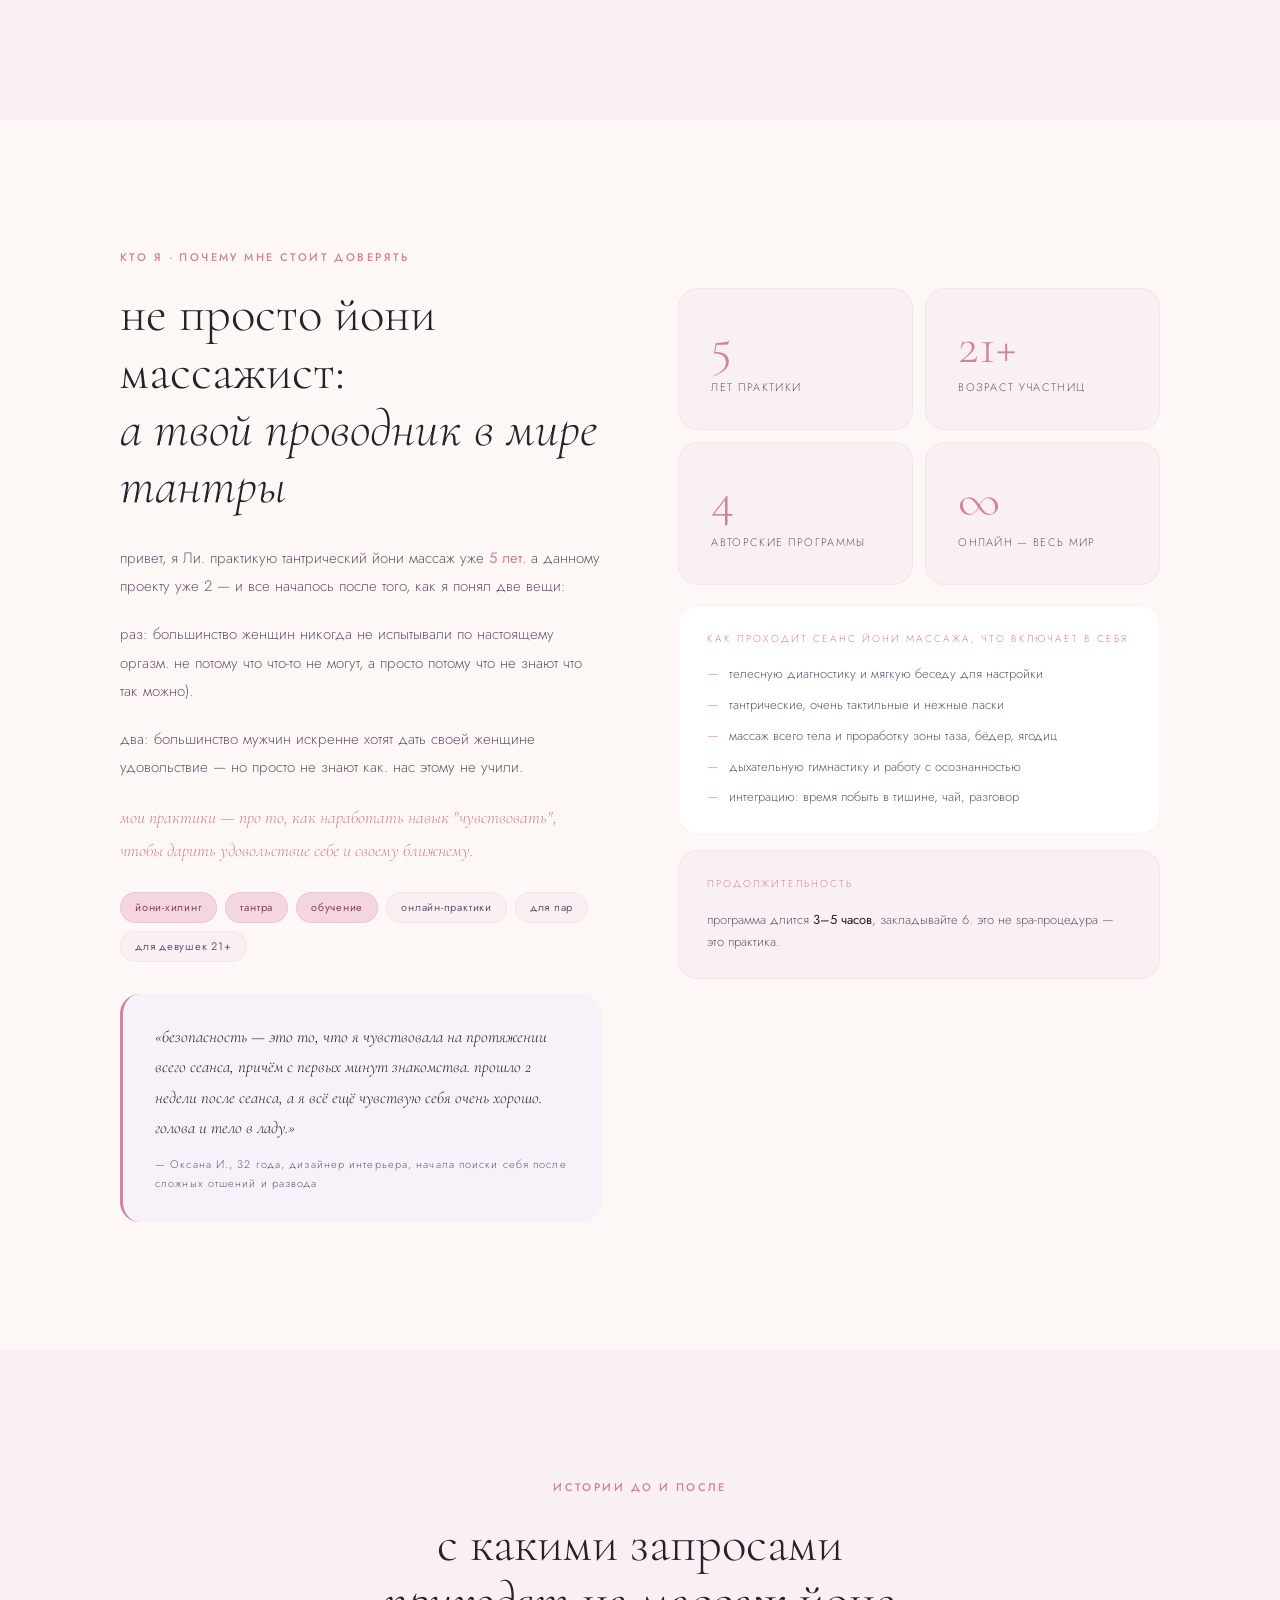
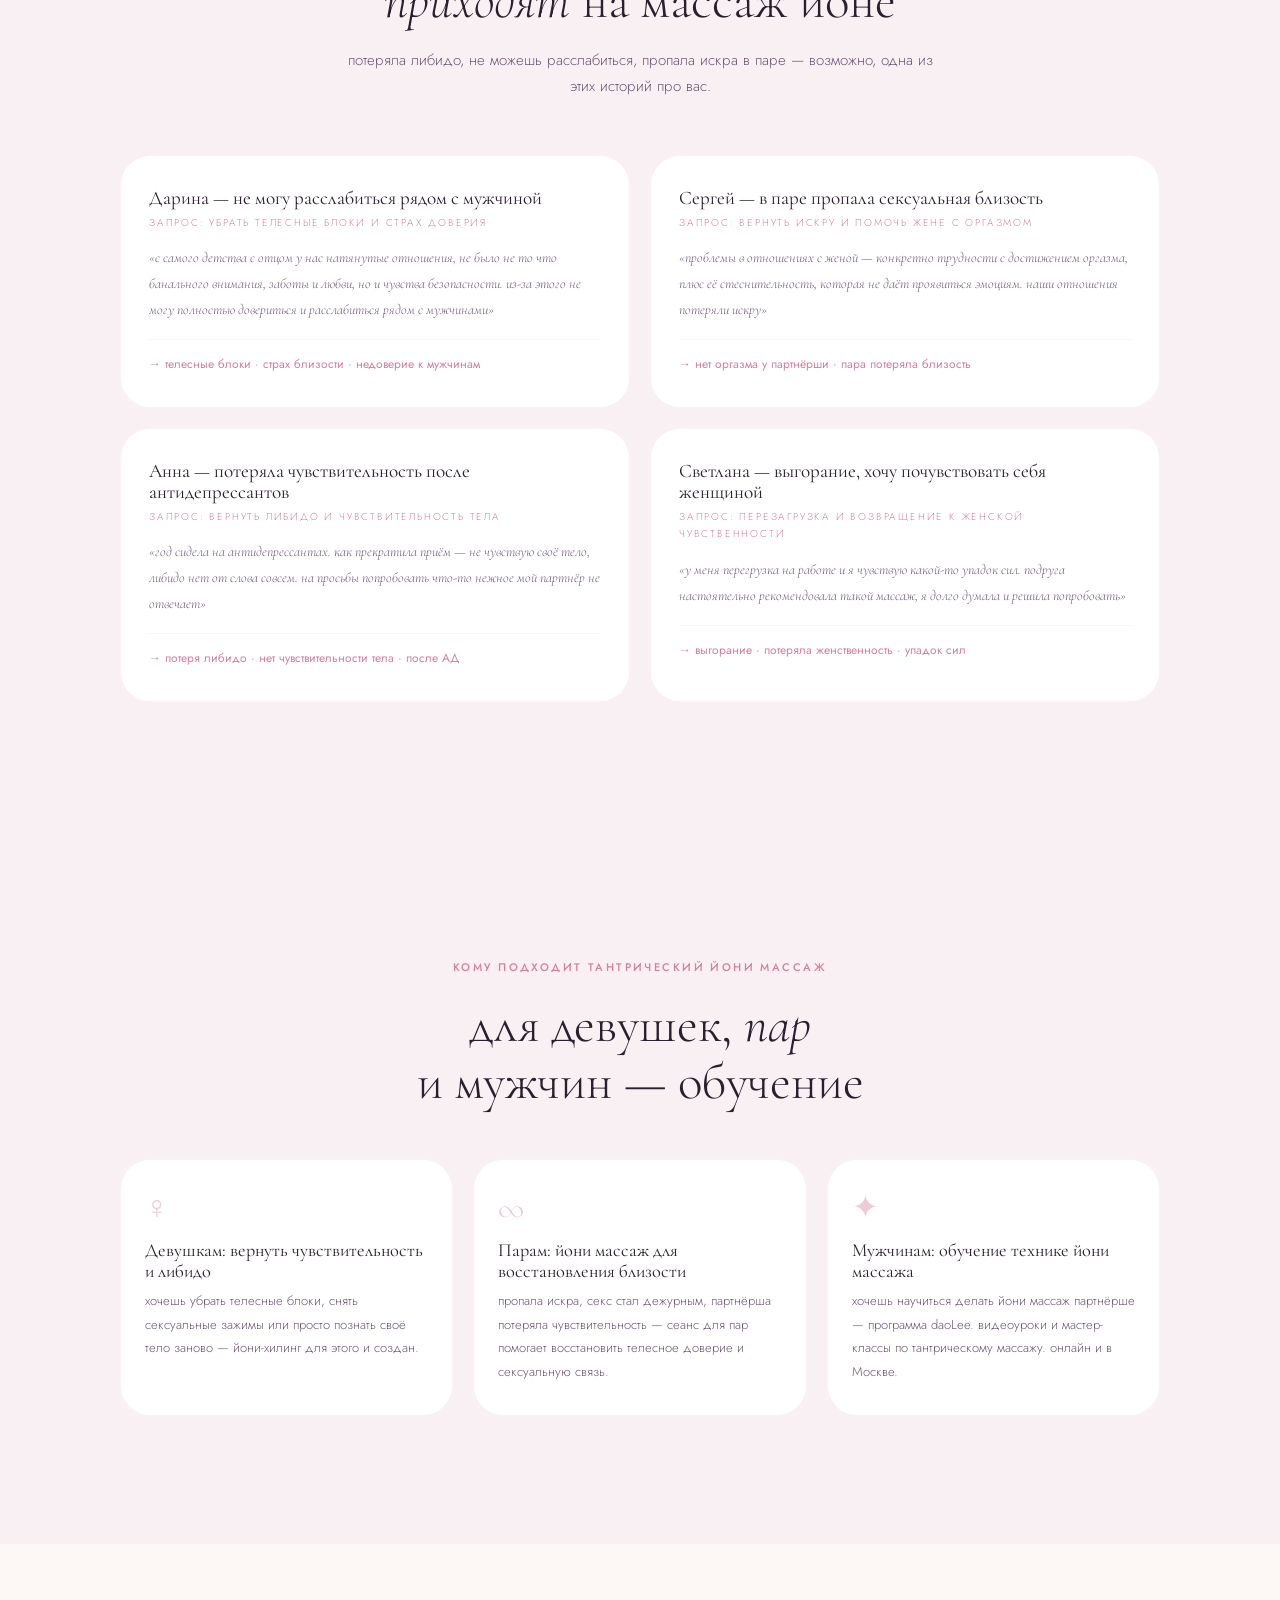
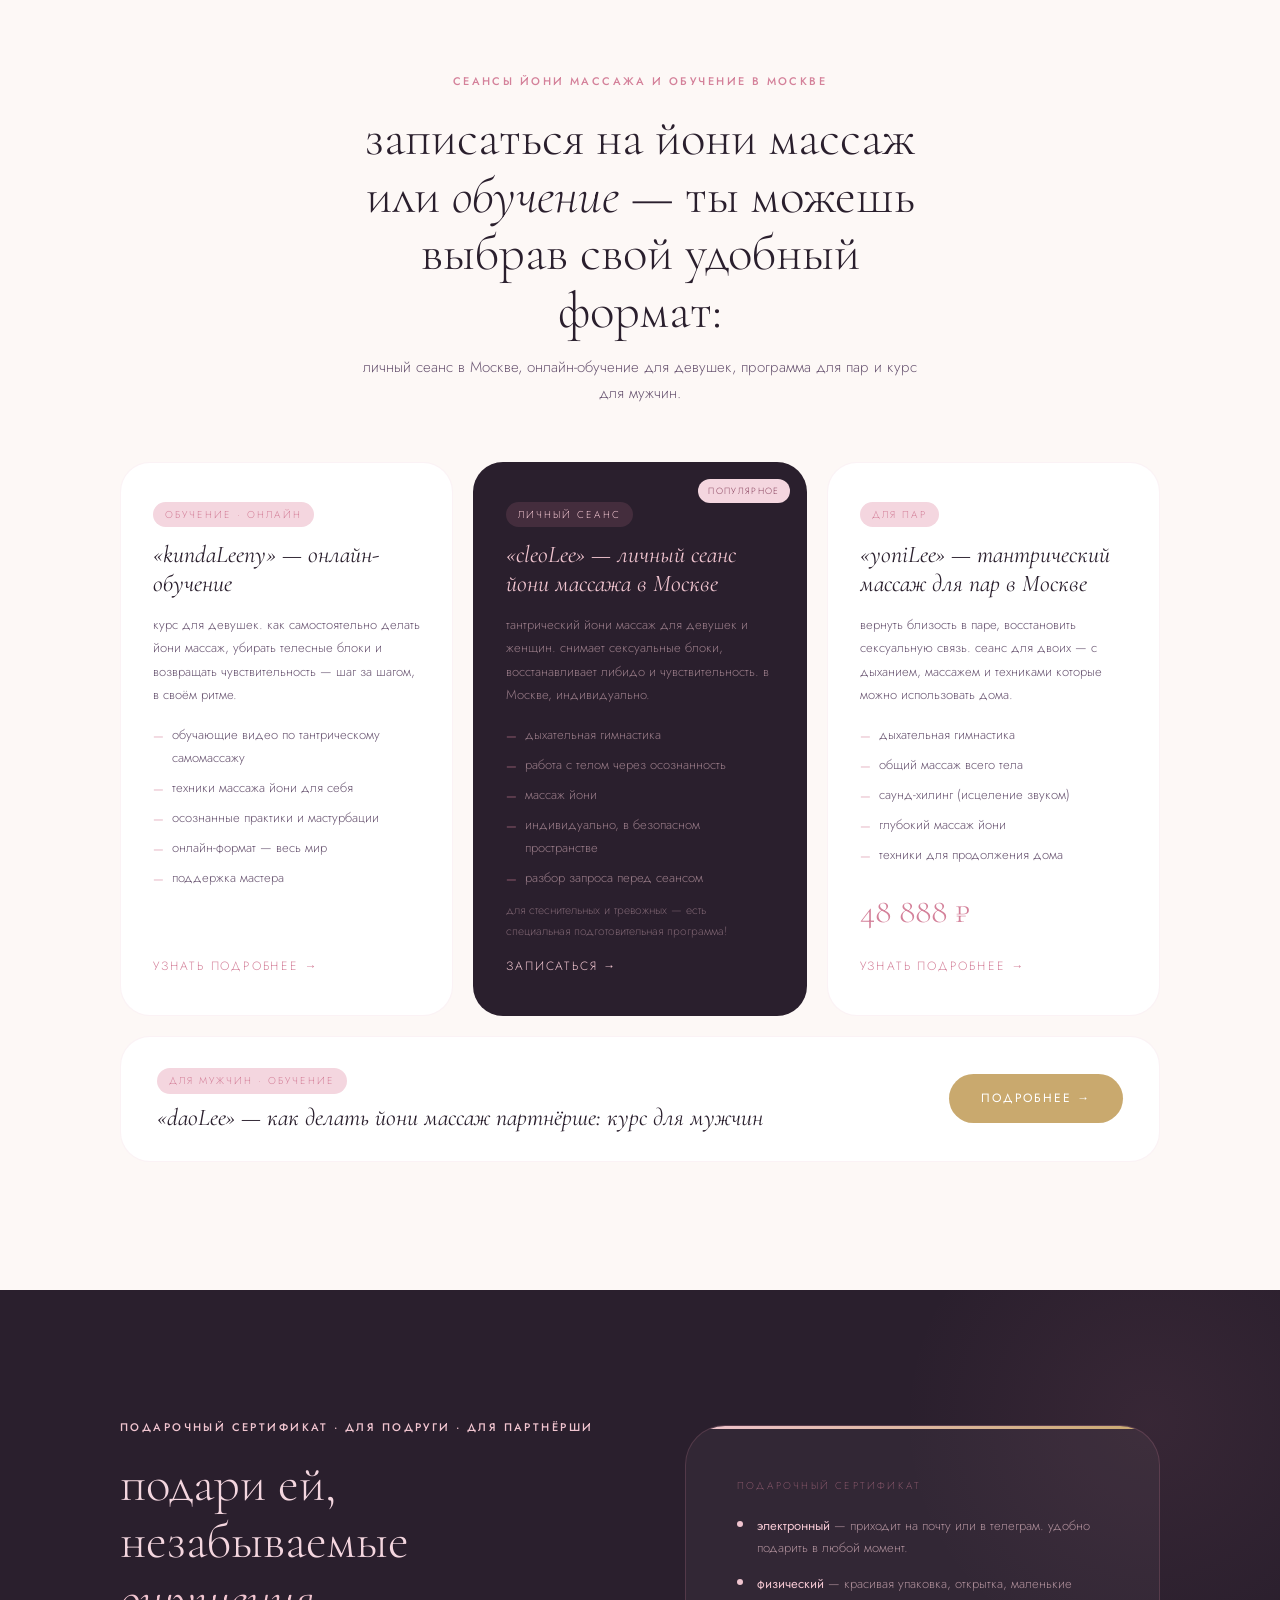
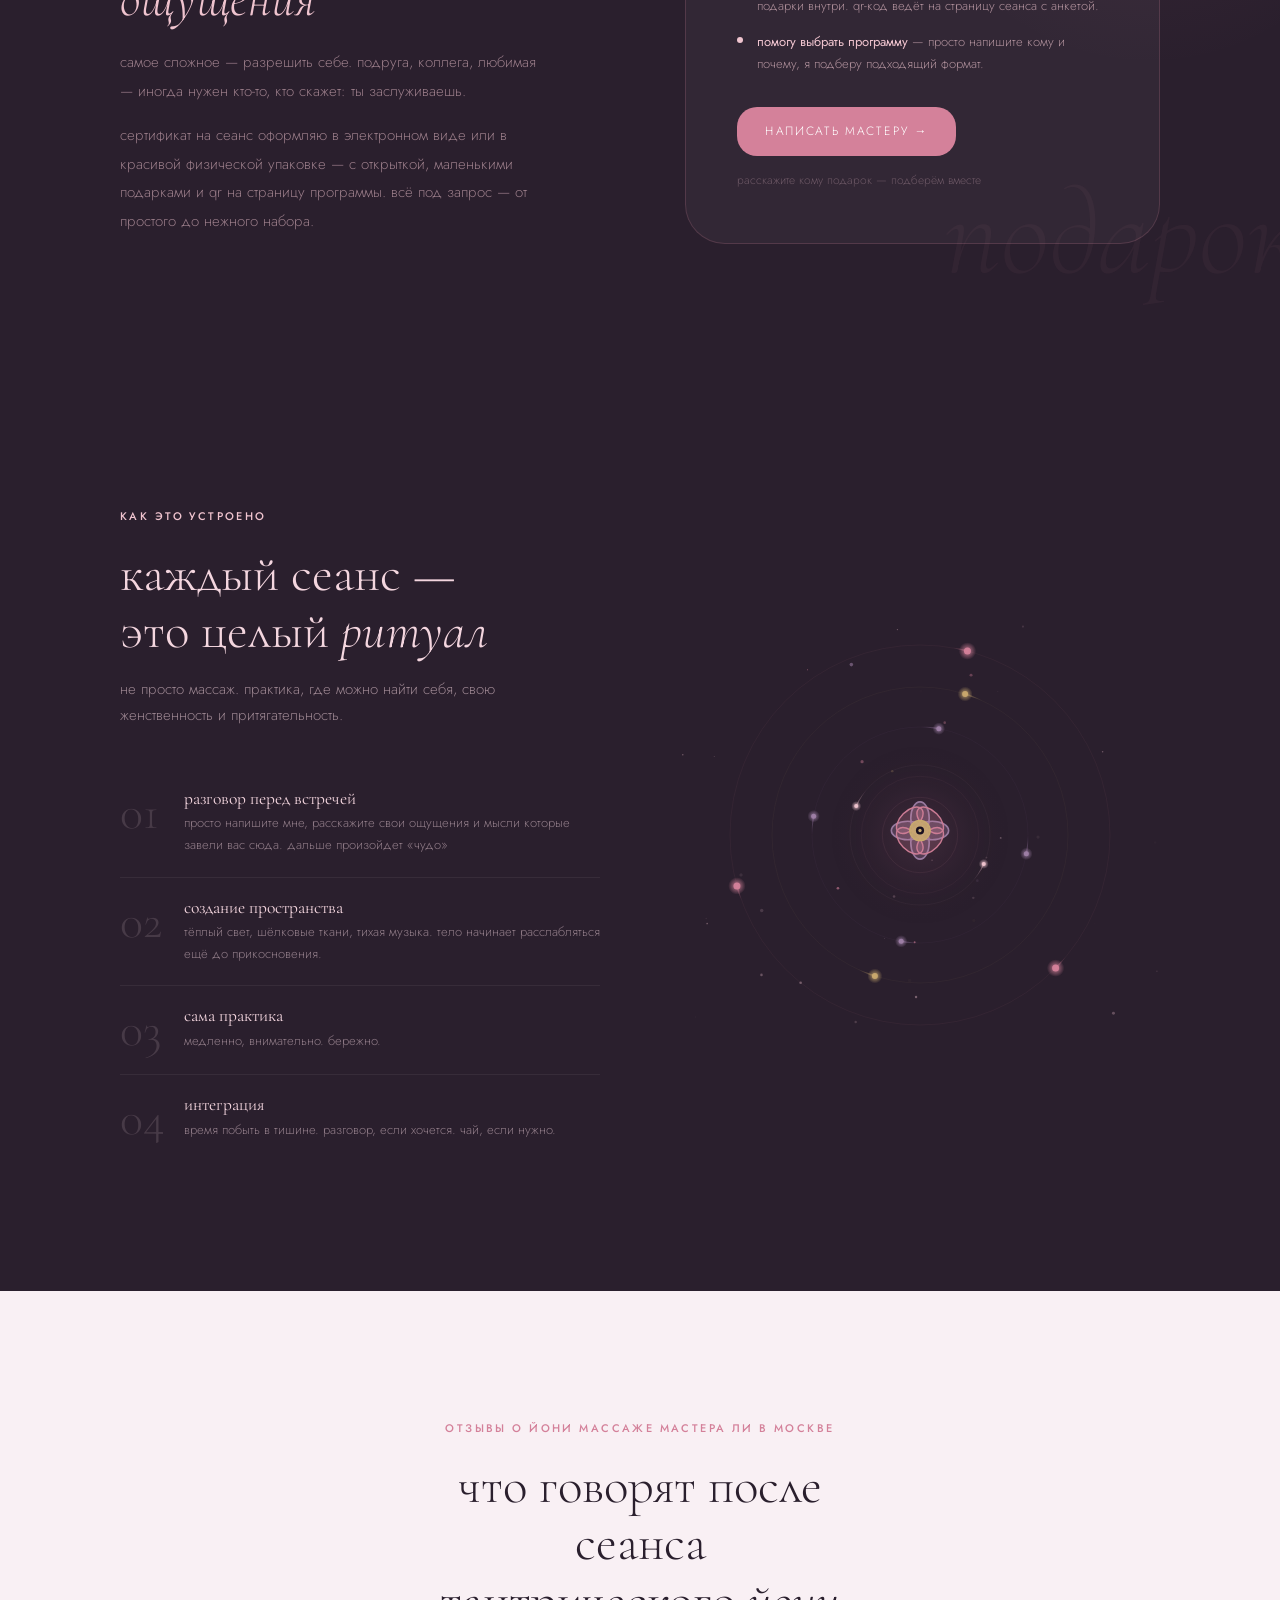
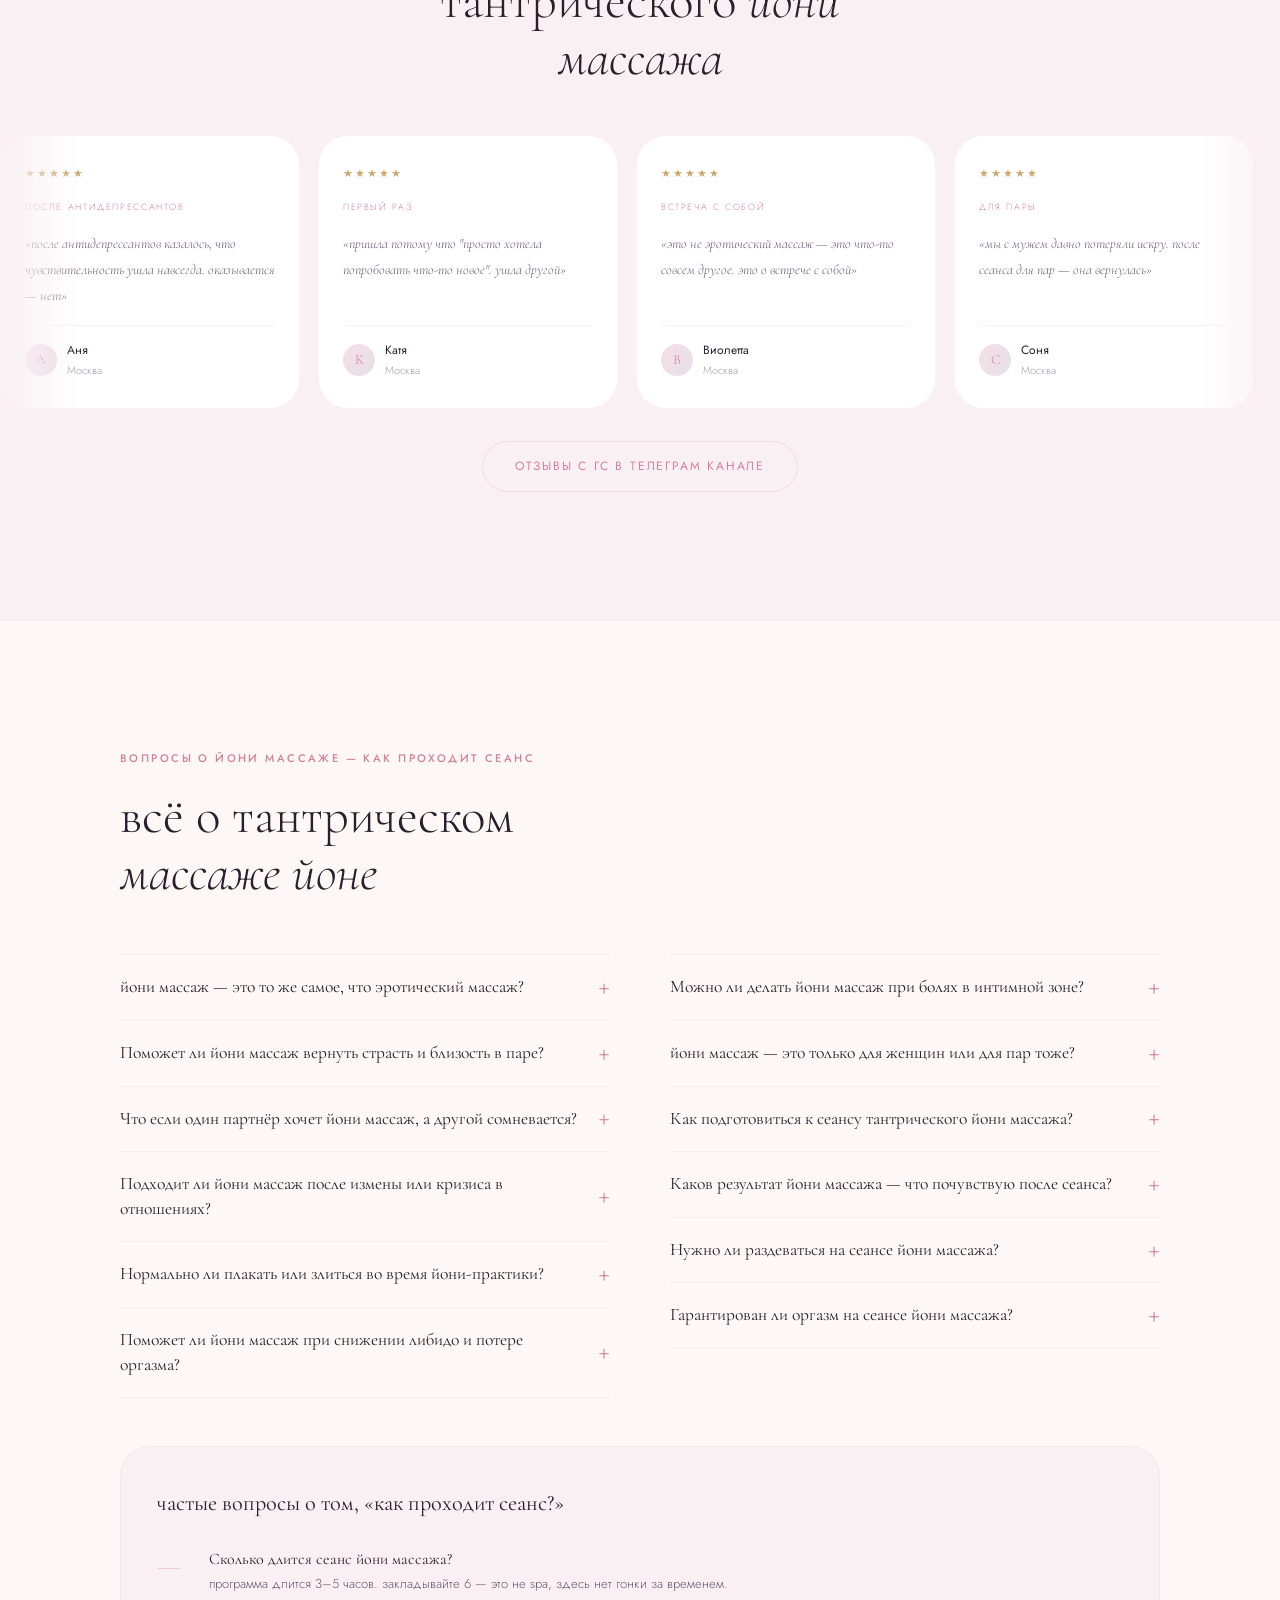
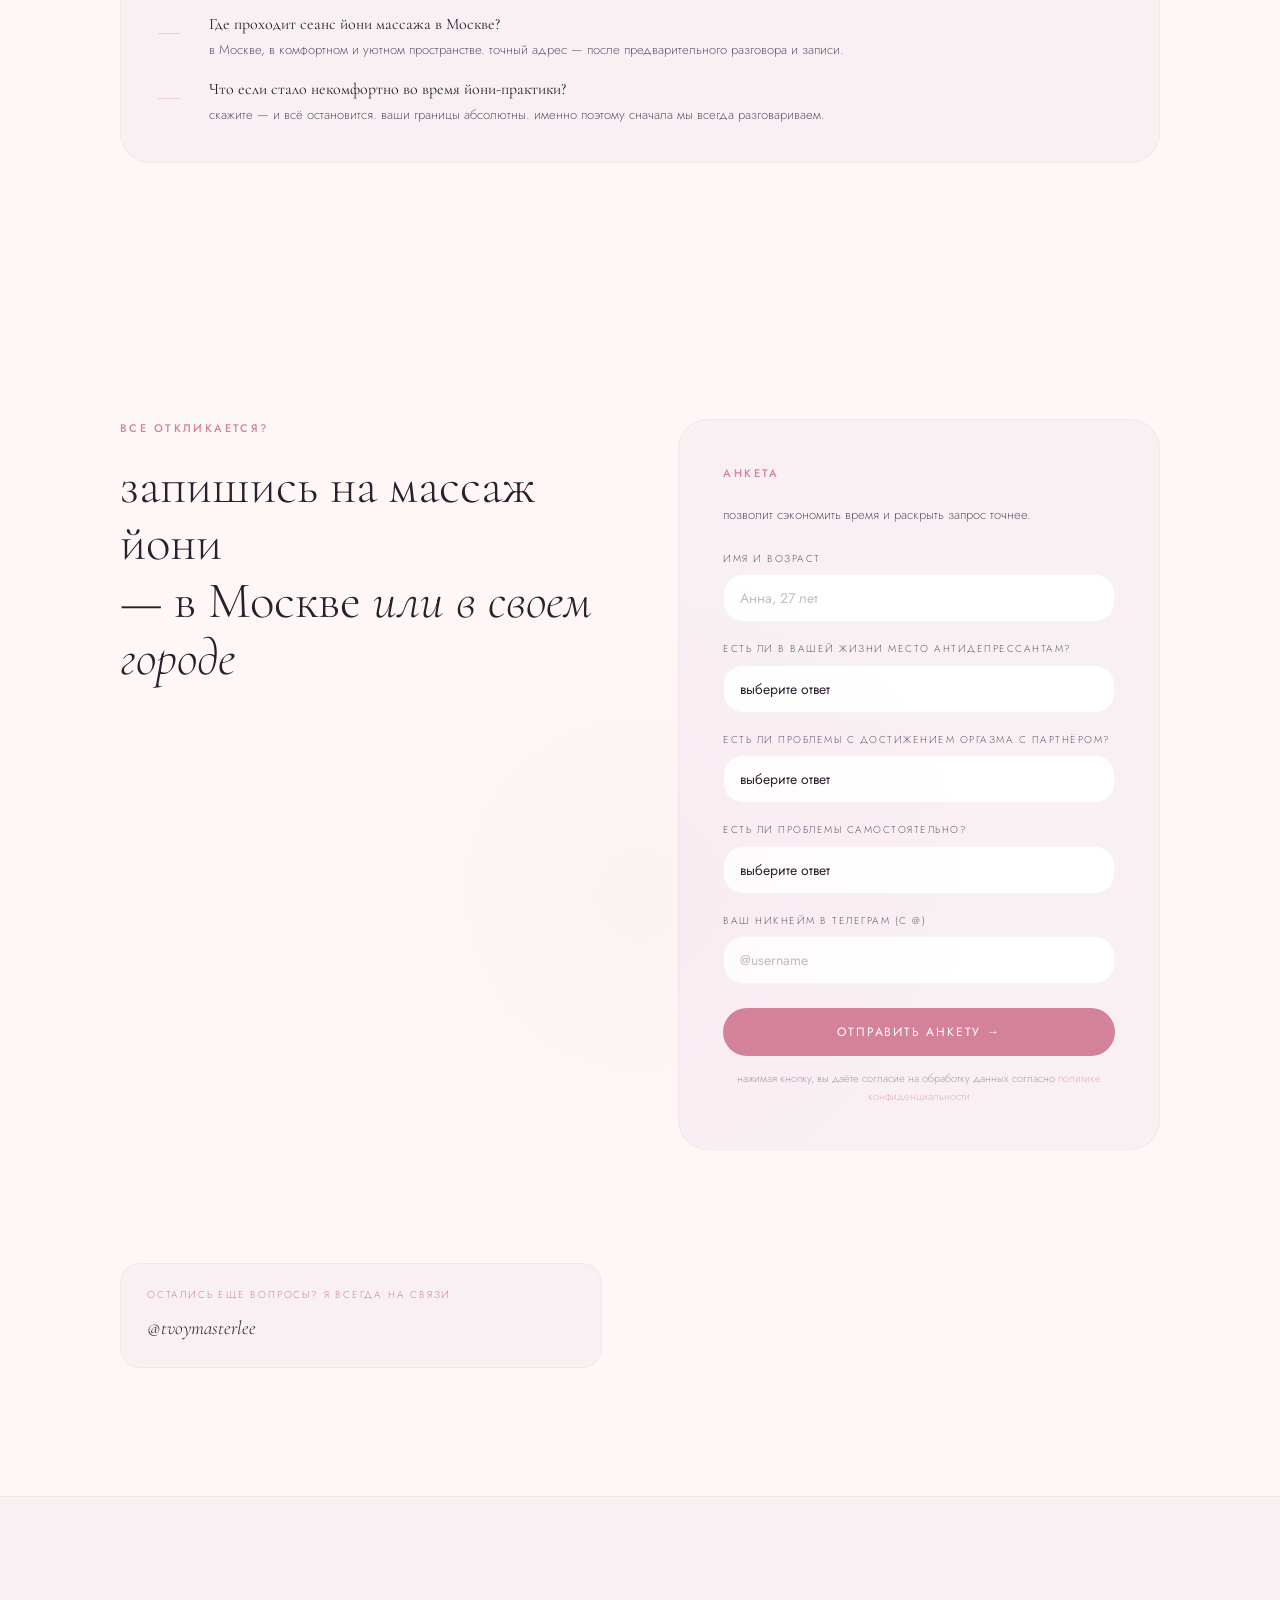
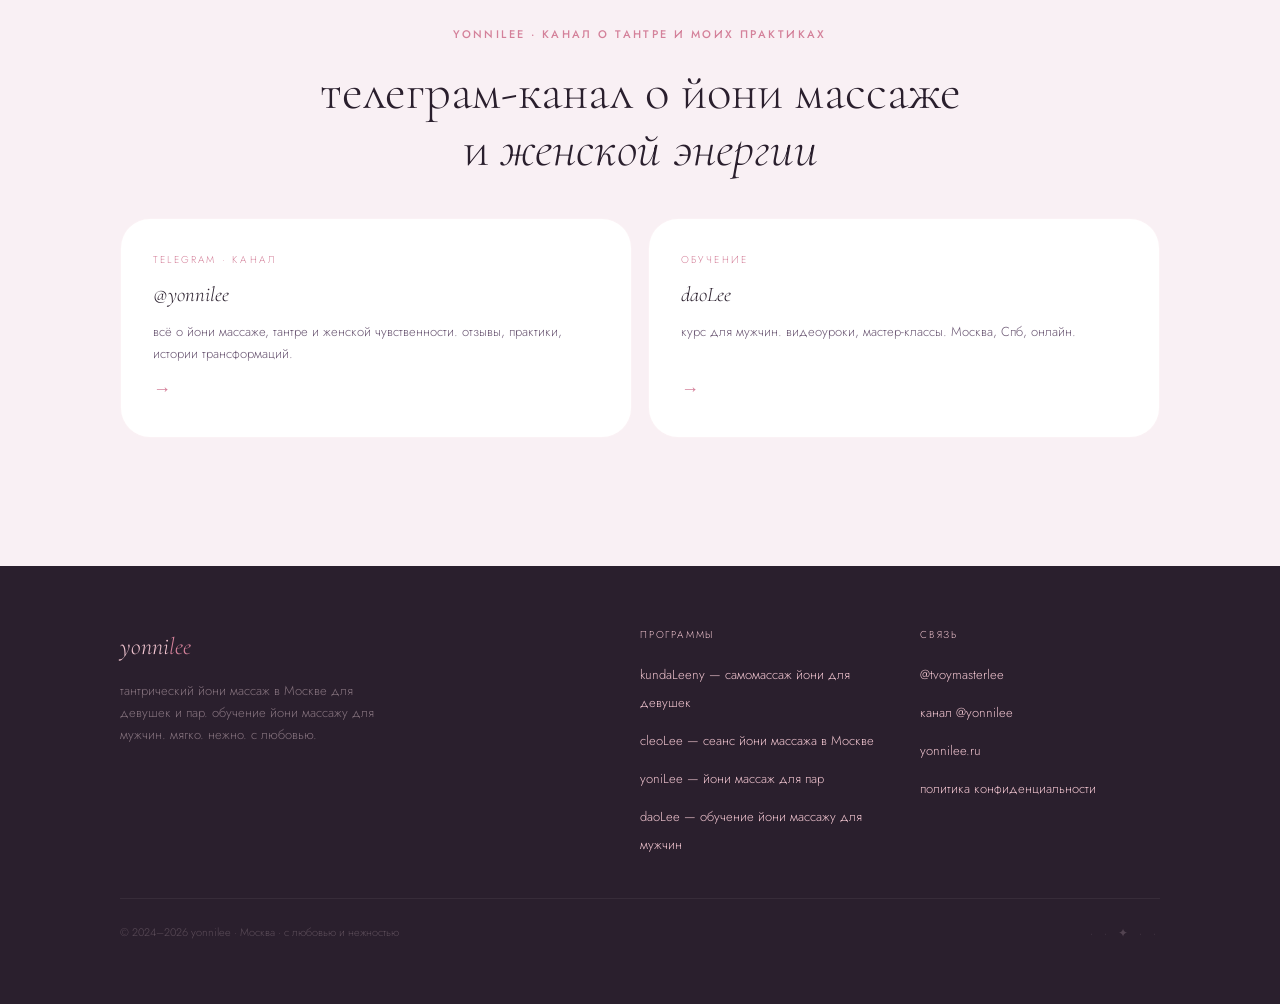
==== commit ba1cf33e: "Update index.html" ====
--- a/index.html
+++ b/index.html
@@ -1103,7 +1103,7 @@
     <div class="contact-inner">
       <div class="reveal visible">
         <div class="section-label">все откликается?</div>
-        <h2>запишись на <br>массаж йони  <br>— в Москве <em>или в своем городе</em></h2>
+        <h2>запишись на массаж йони  <br>— в Москве <em>или в своем городе</em></h2>
        
         
       </div>
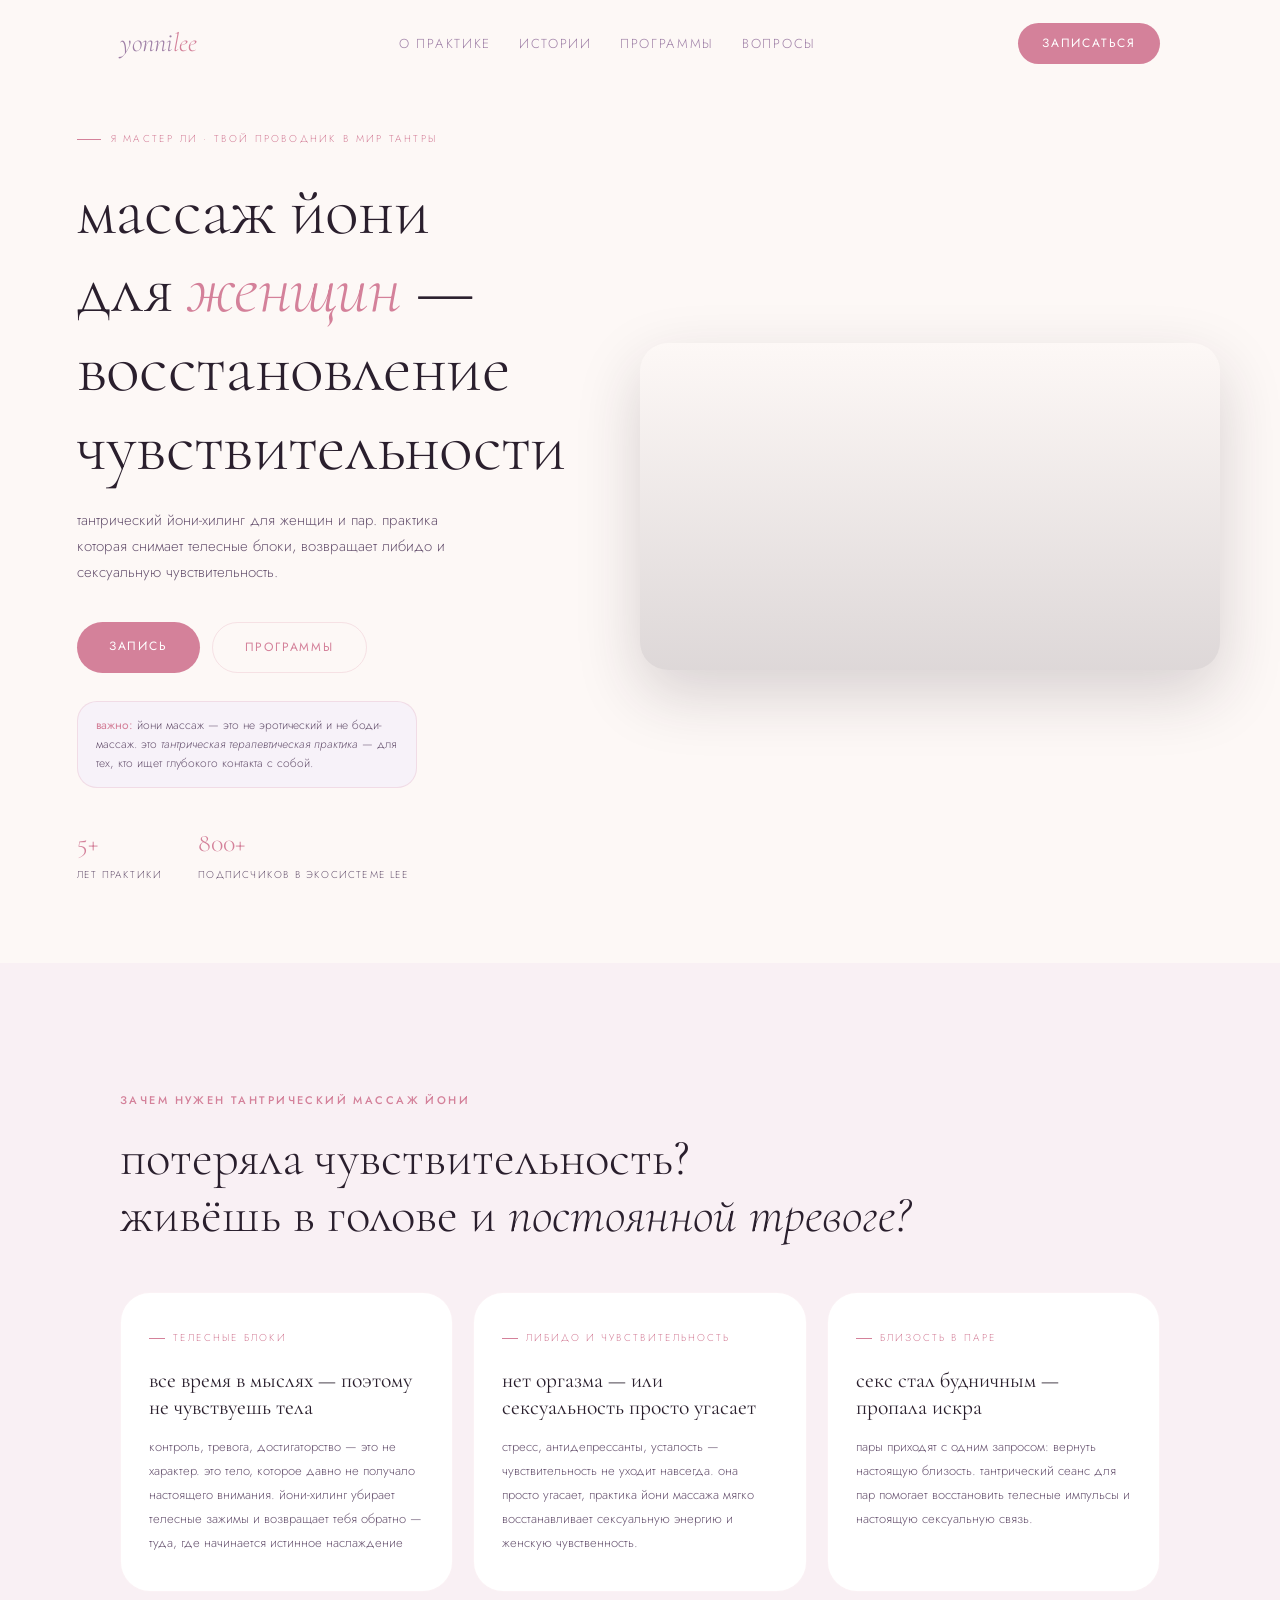
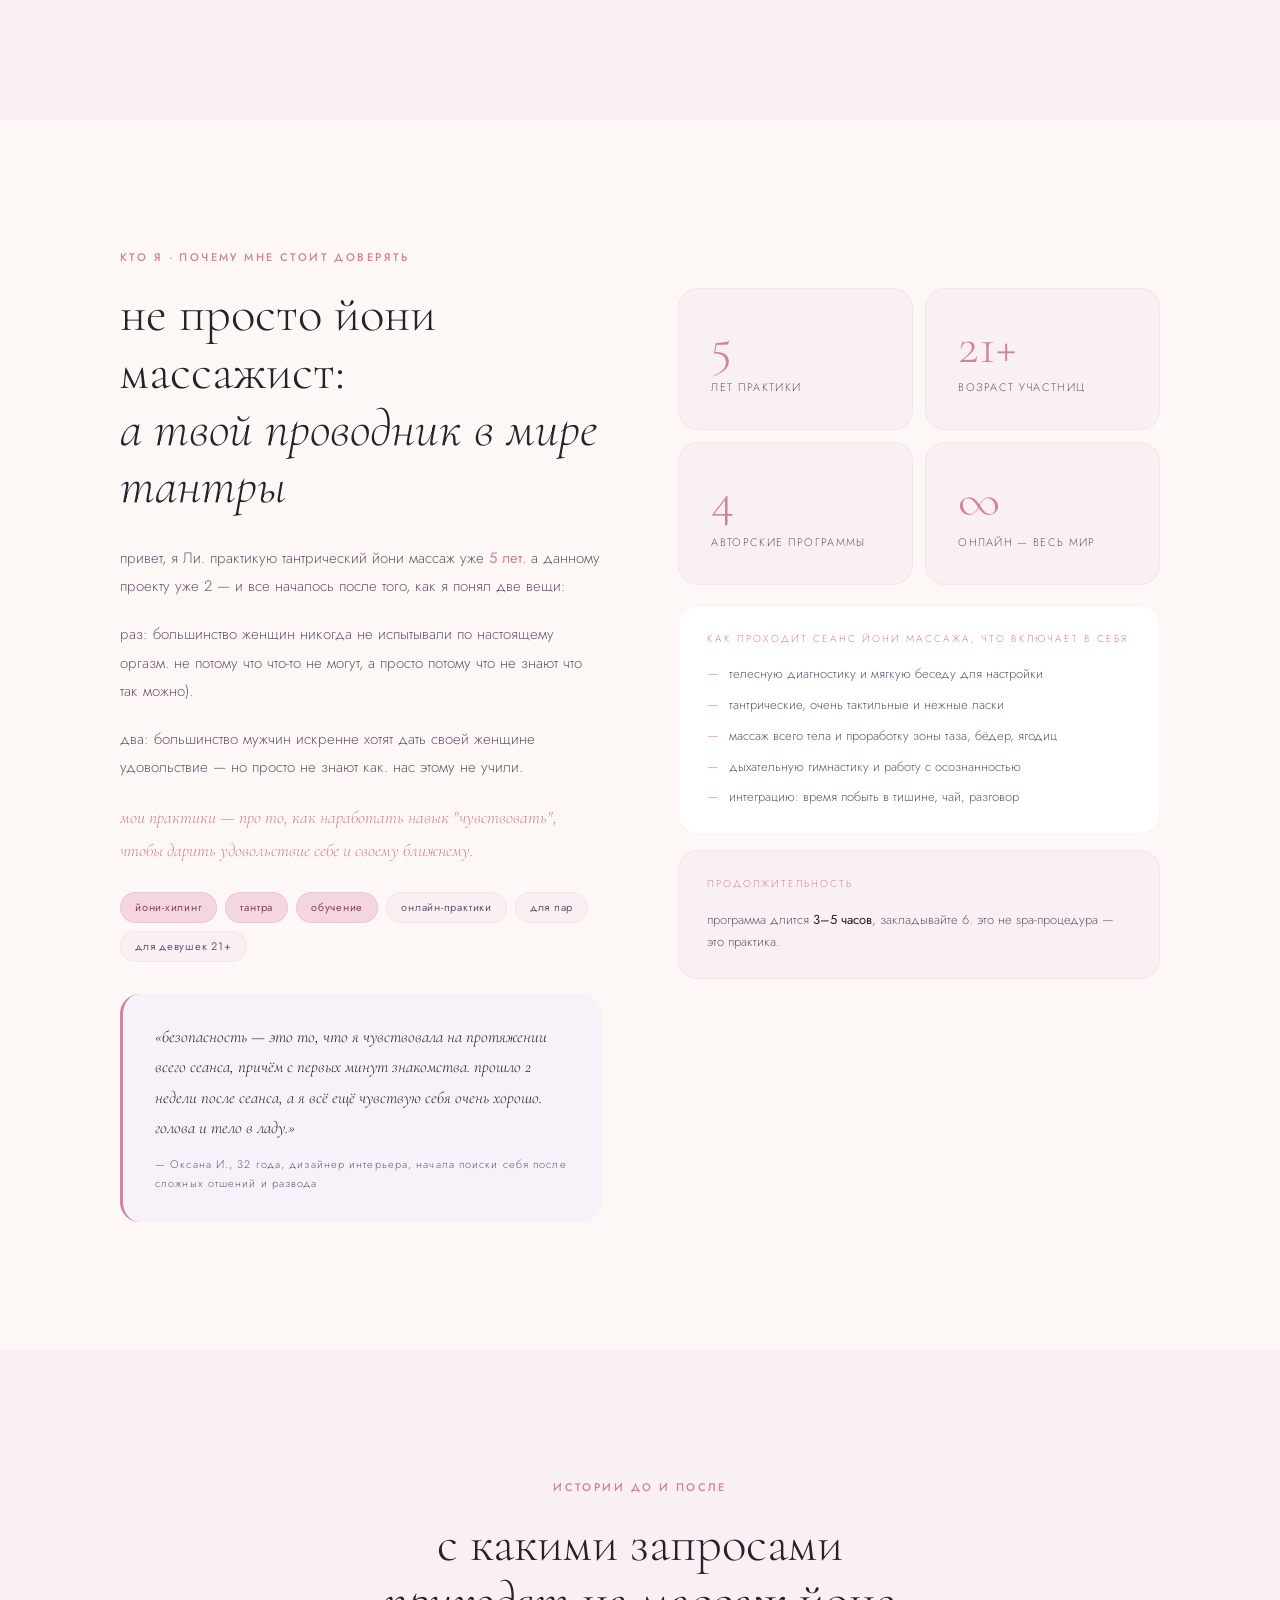
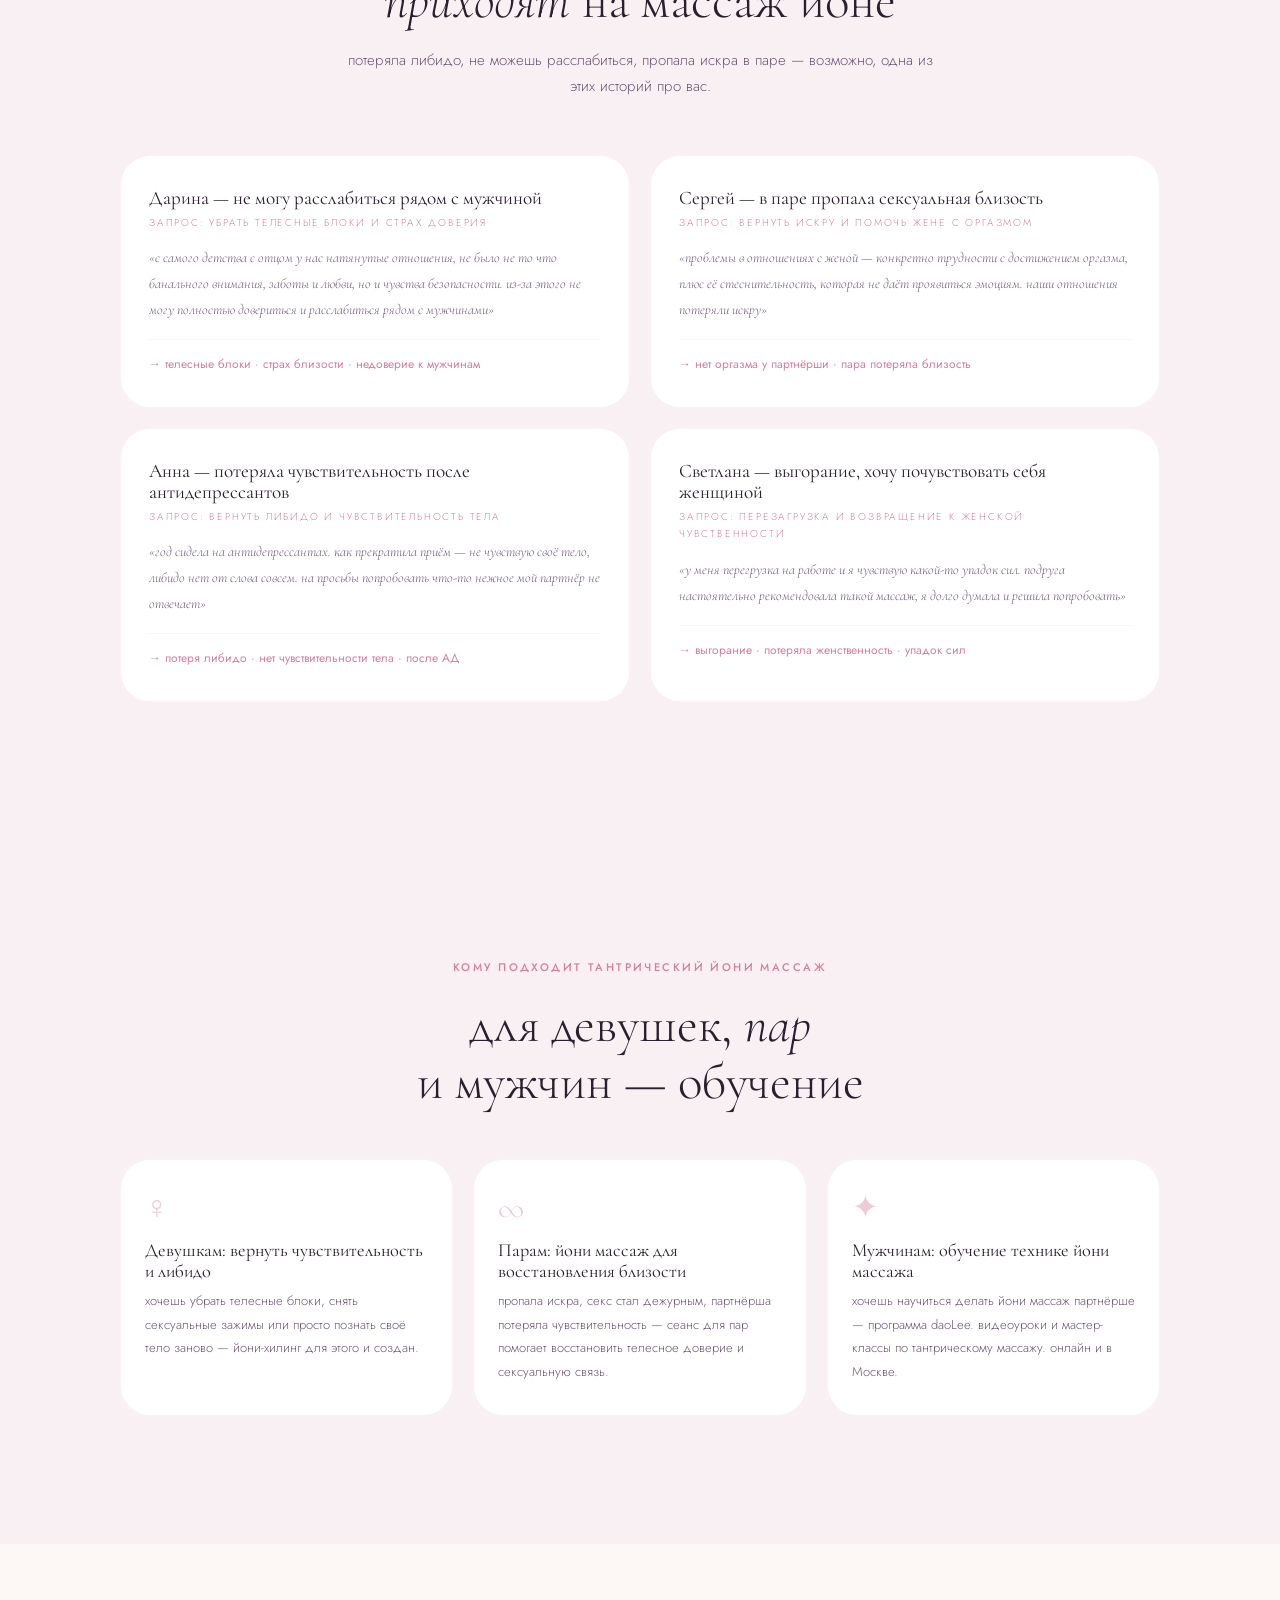
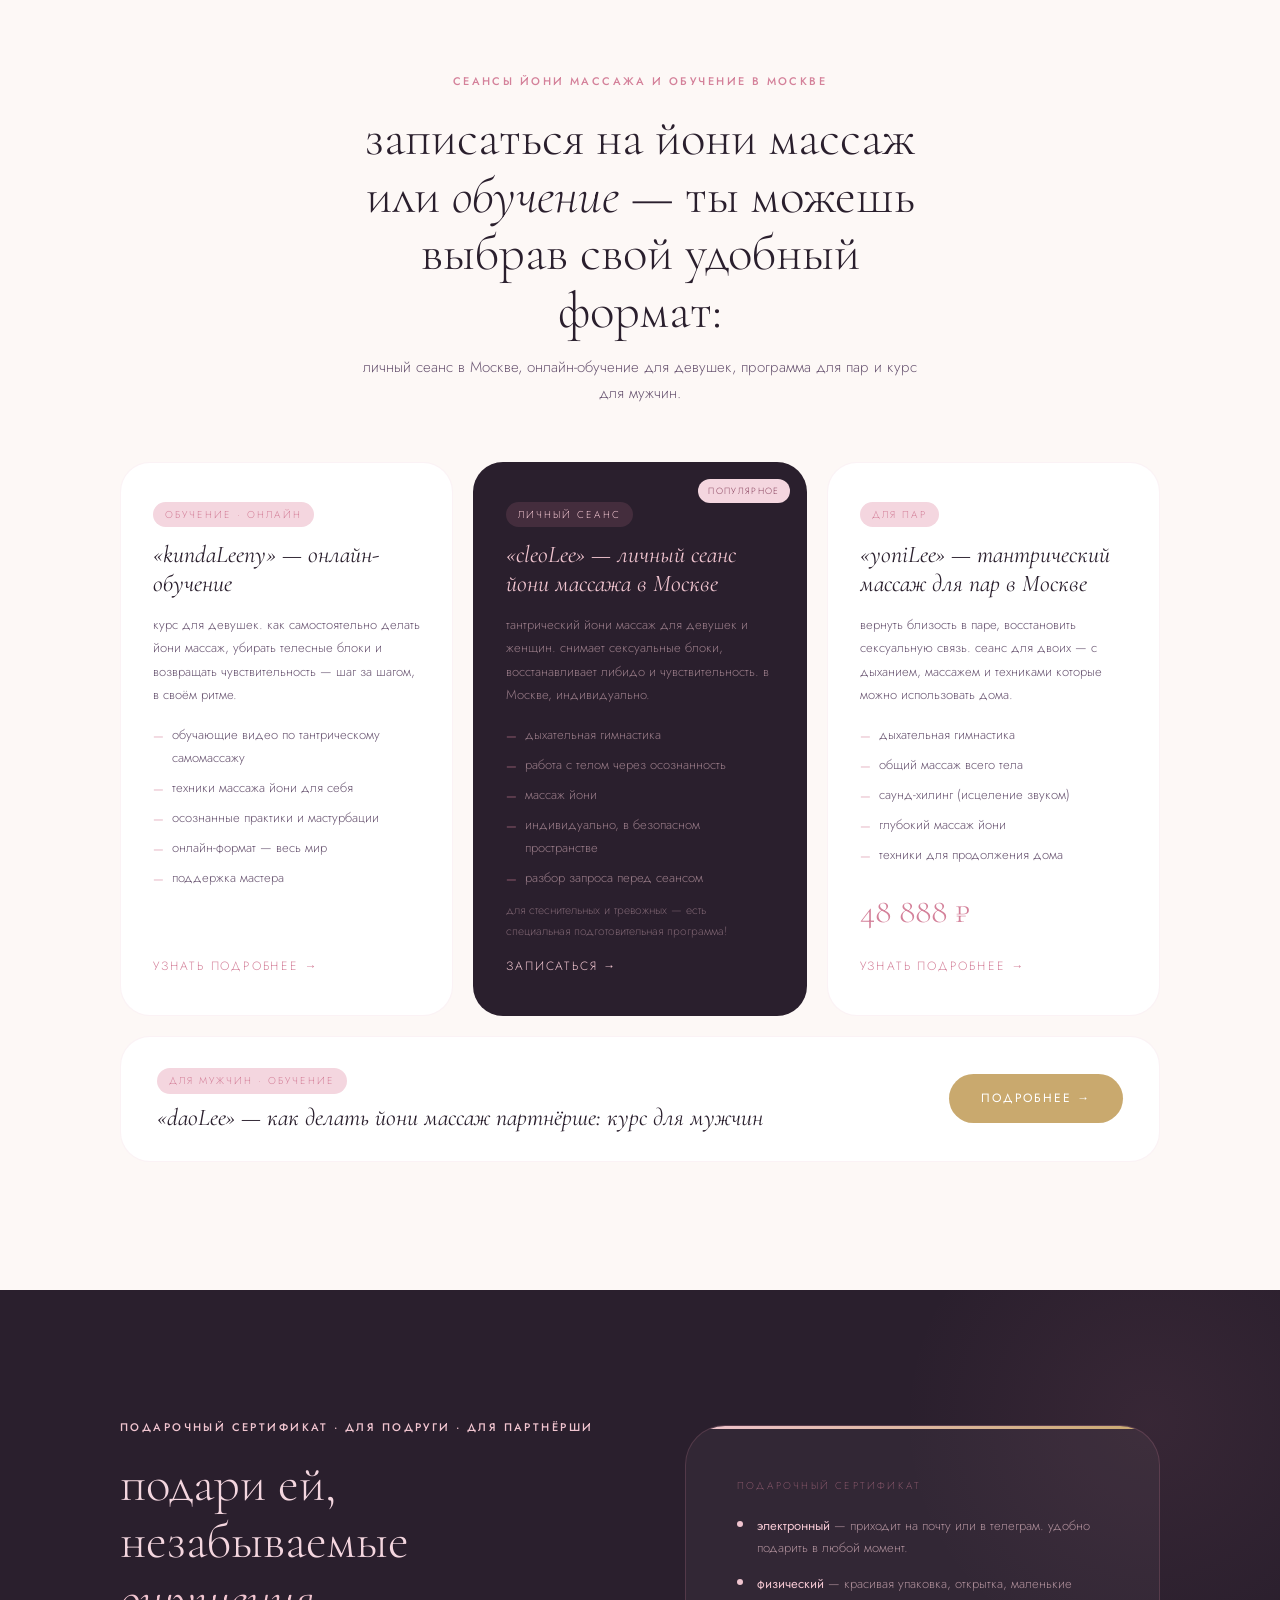
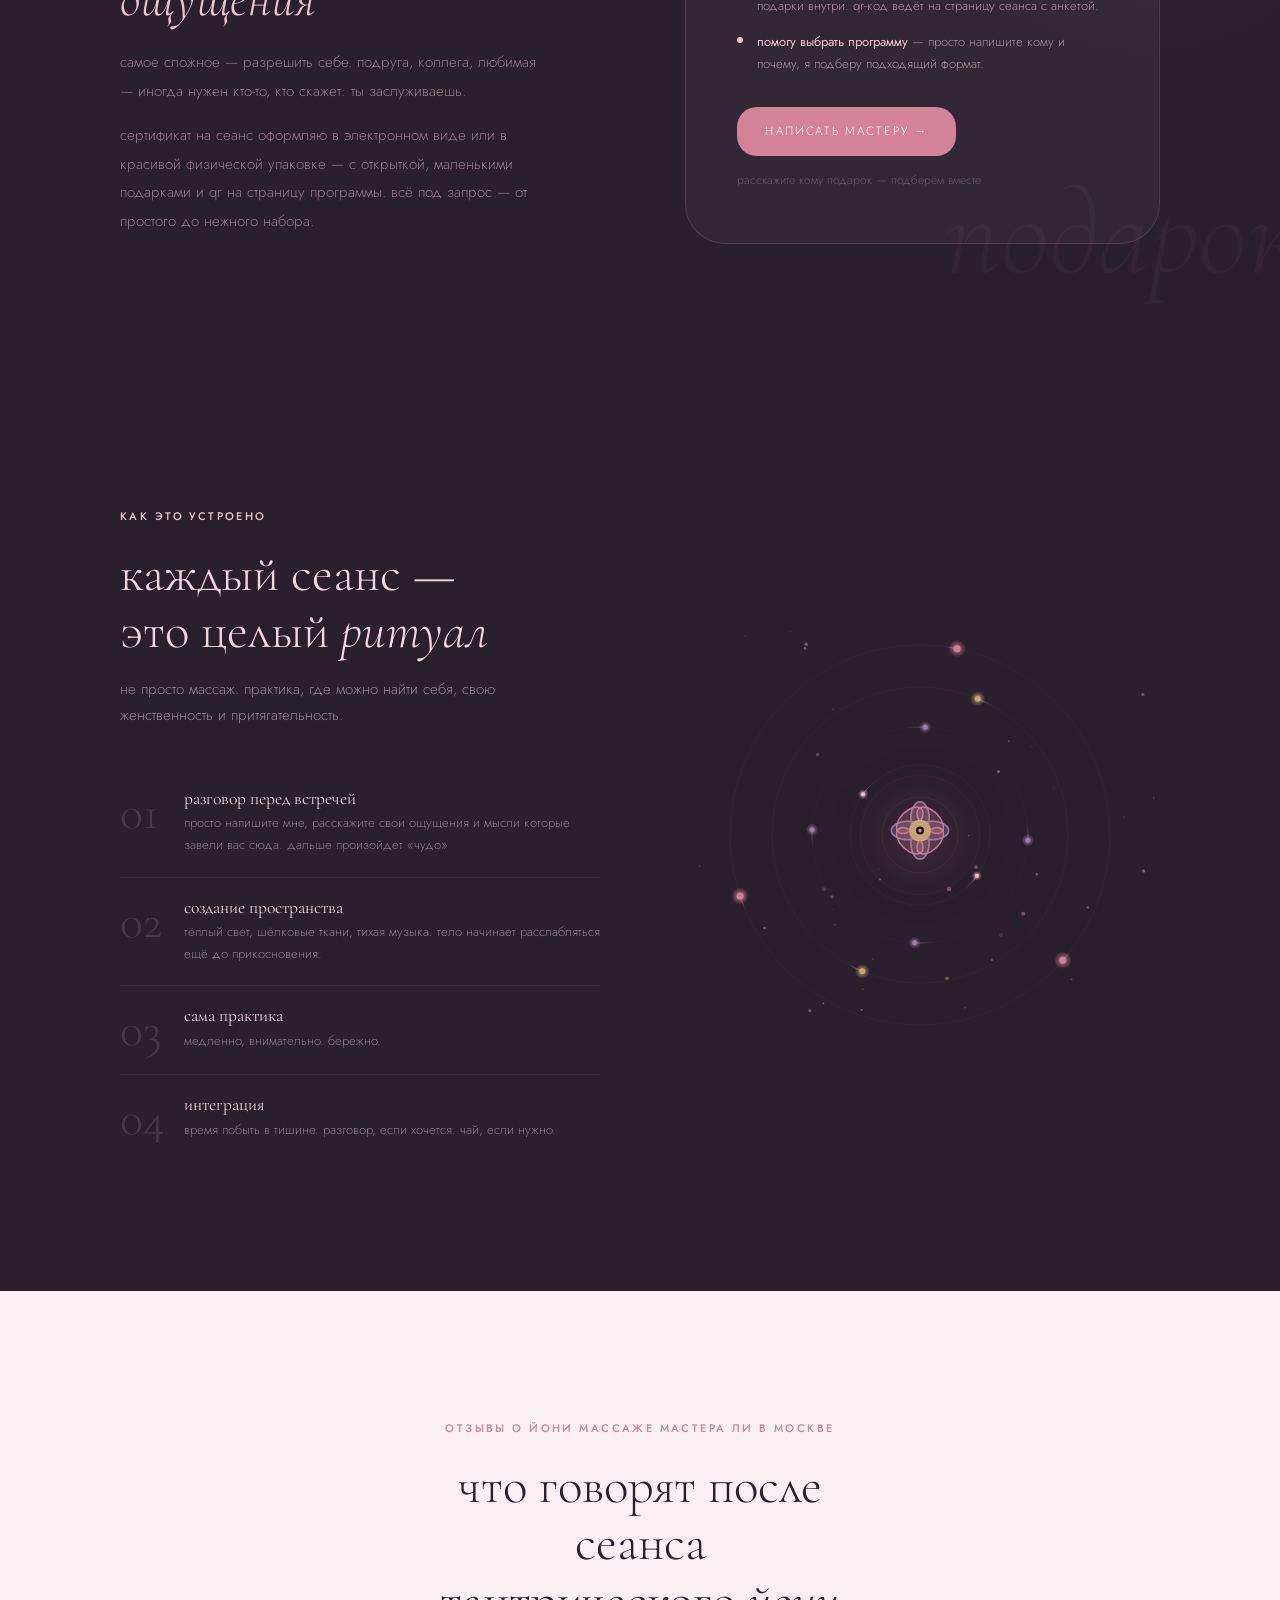
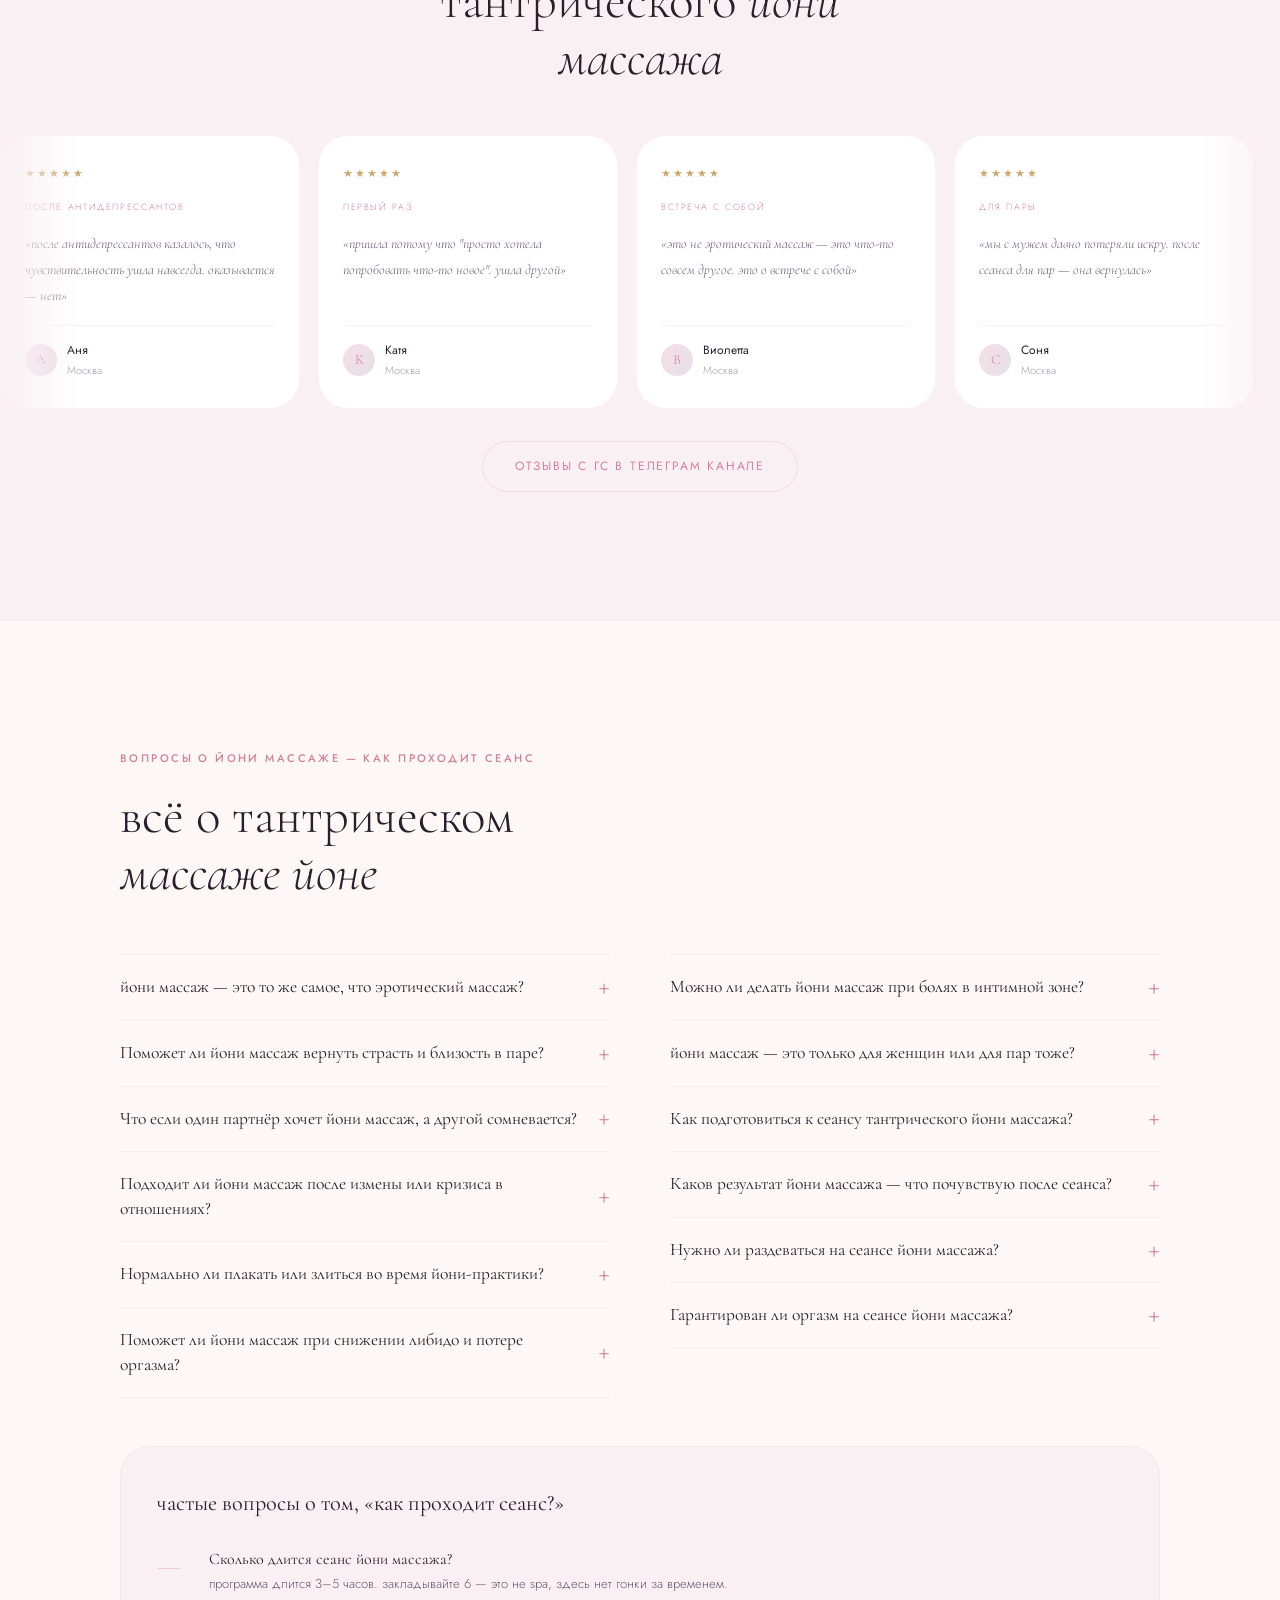
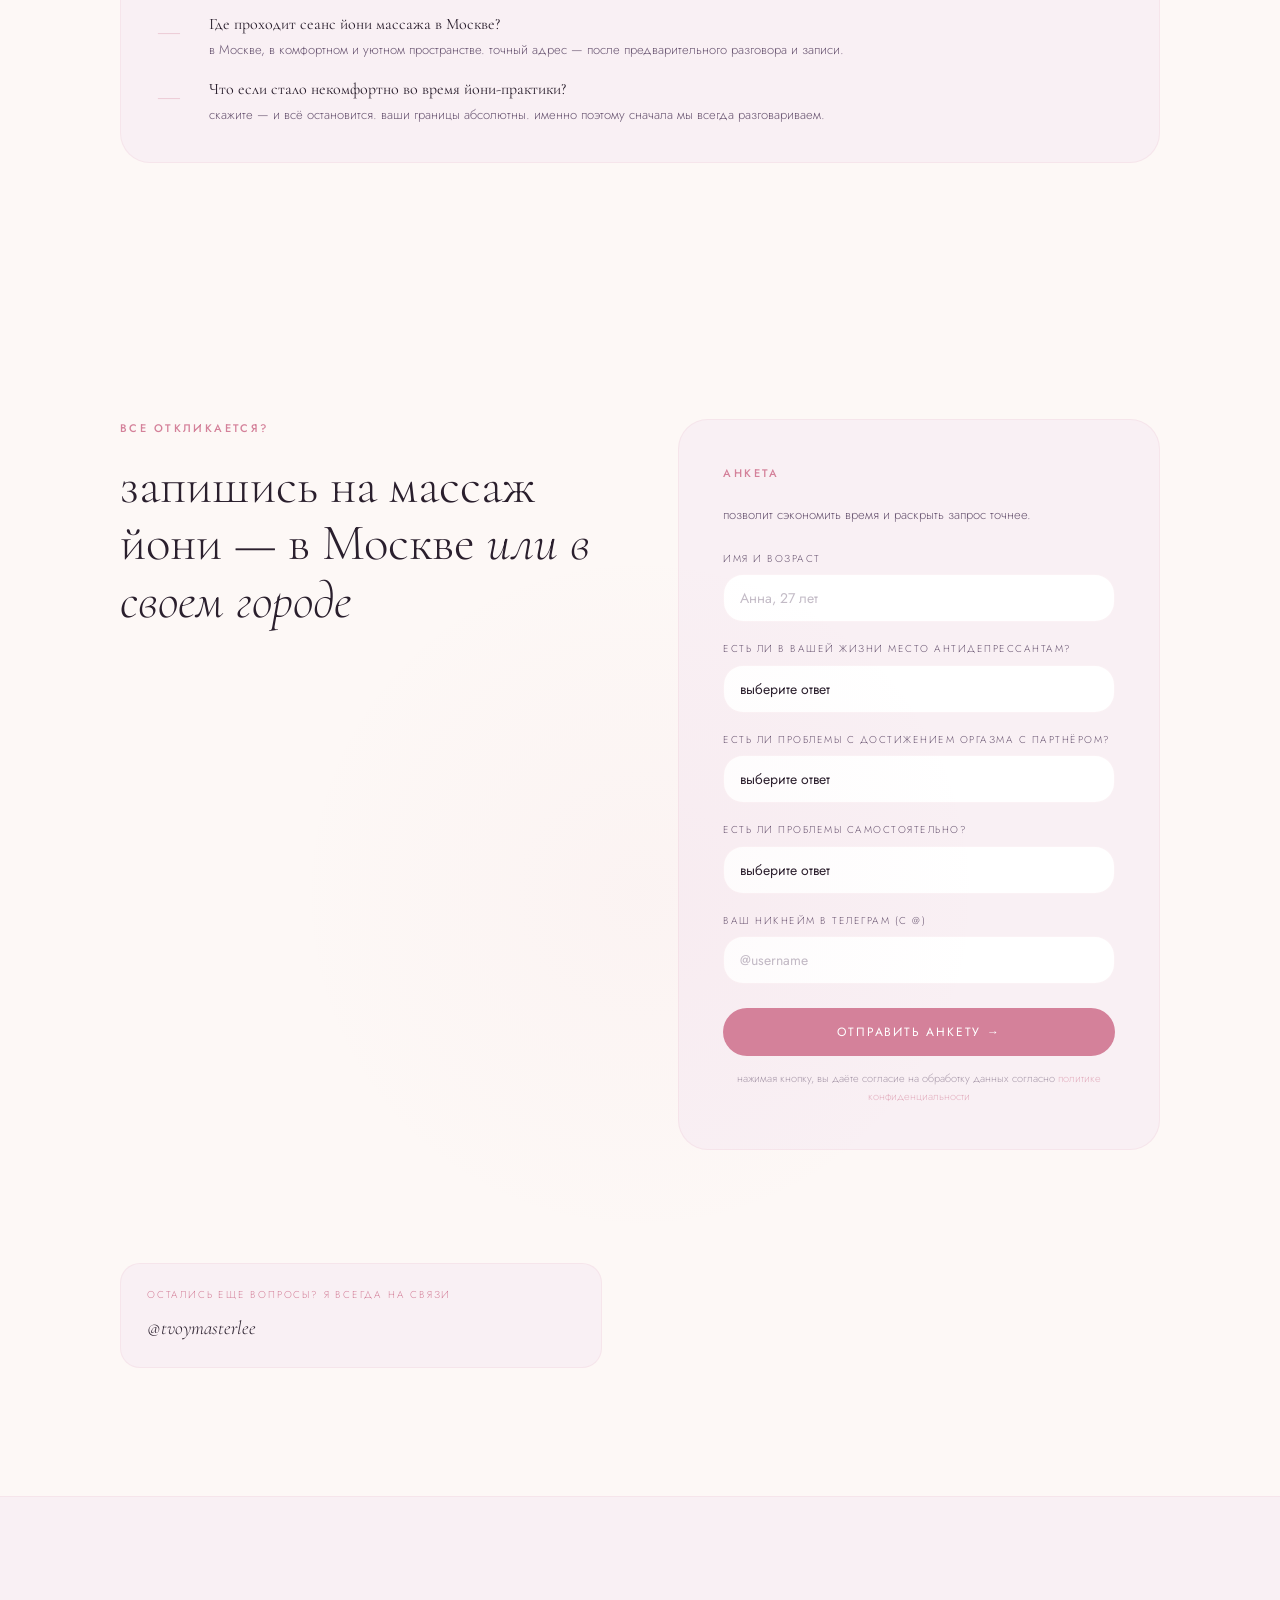
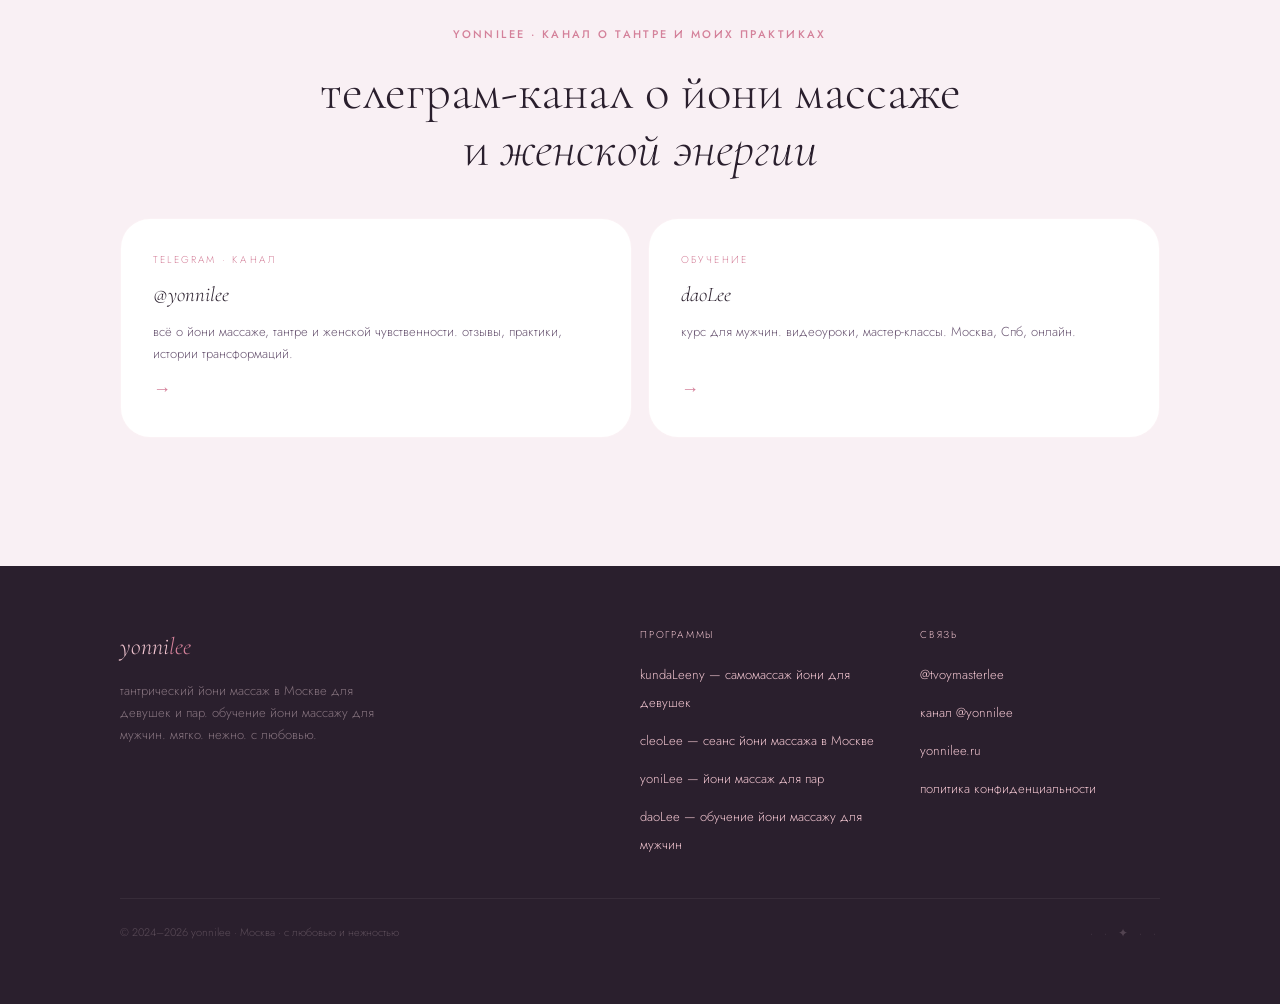
==== commit 0a9d231d: "Update index.html" ====
--- a/index.html
+++ b/index.html
@@ -1103,7 +1103,7 @@
     <div class="contact-inner">
       <div class="reveal visible">
         <div class="section-label">все откликается?</div>
-        <h2>запишись на массаж йони  <br>— в Москве <em>или в своем городе</em></h2>
+        <h2>запишись на массаж йони — в Москве <em>или в своем городе</em></h2>
        
         
       </div>
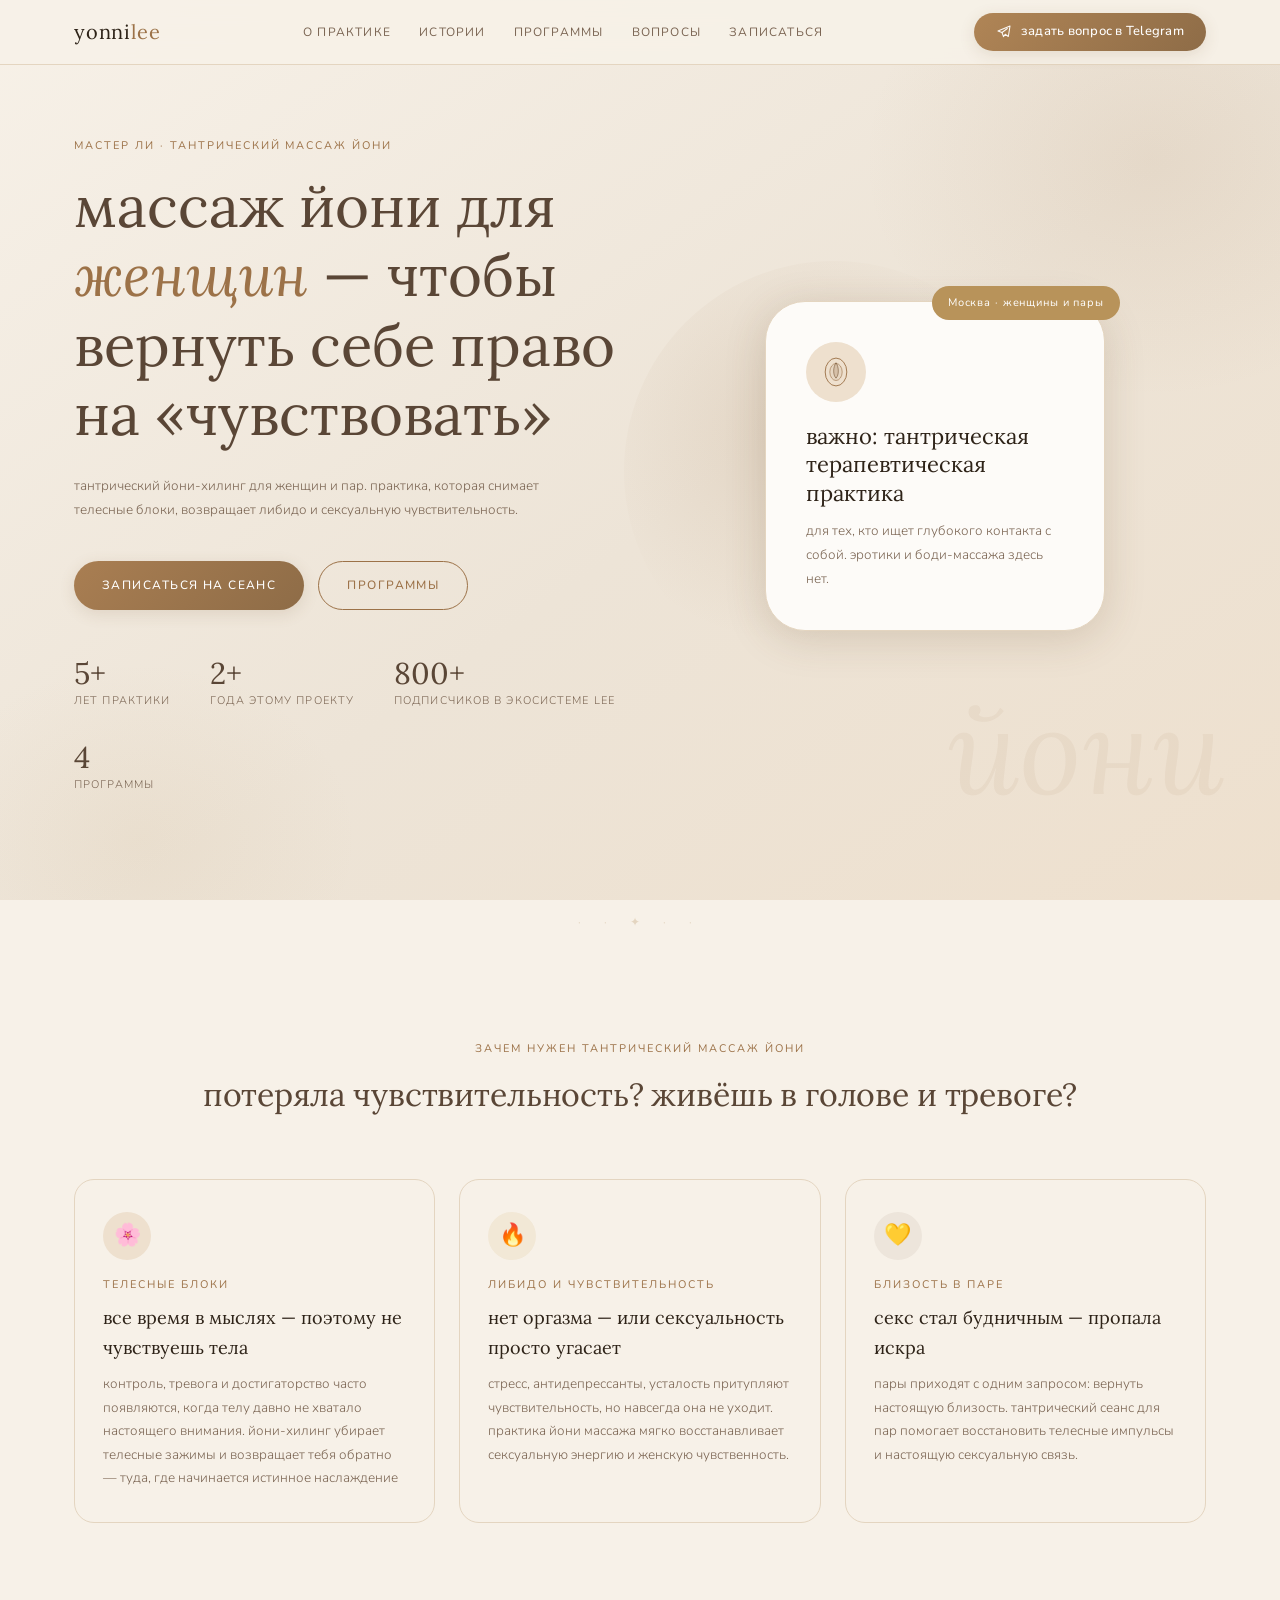
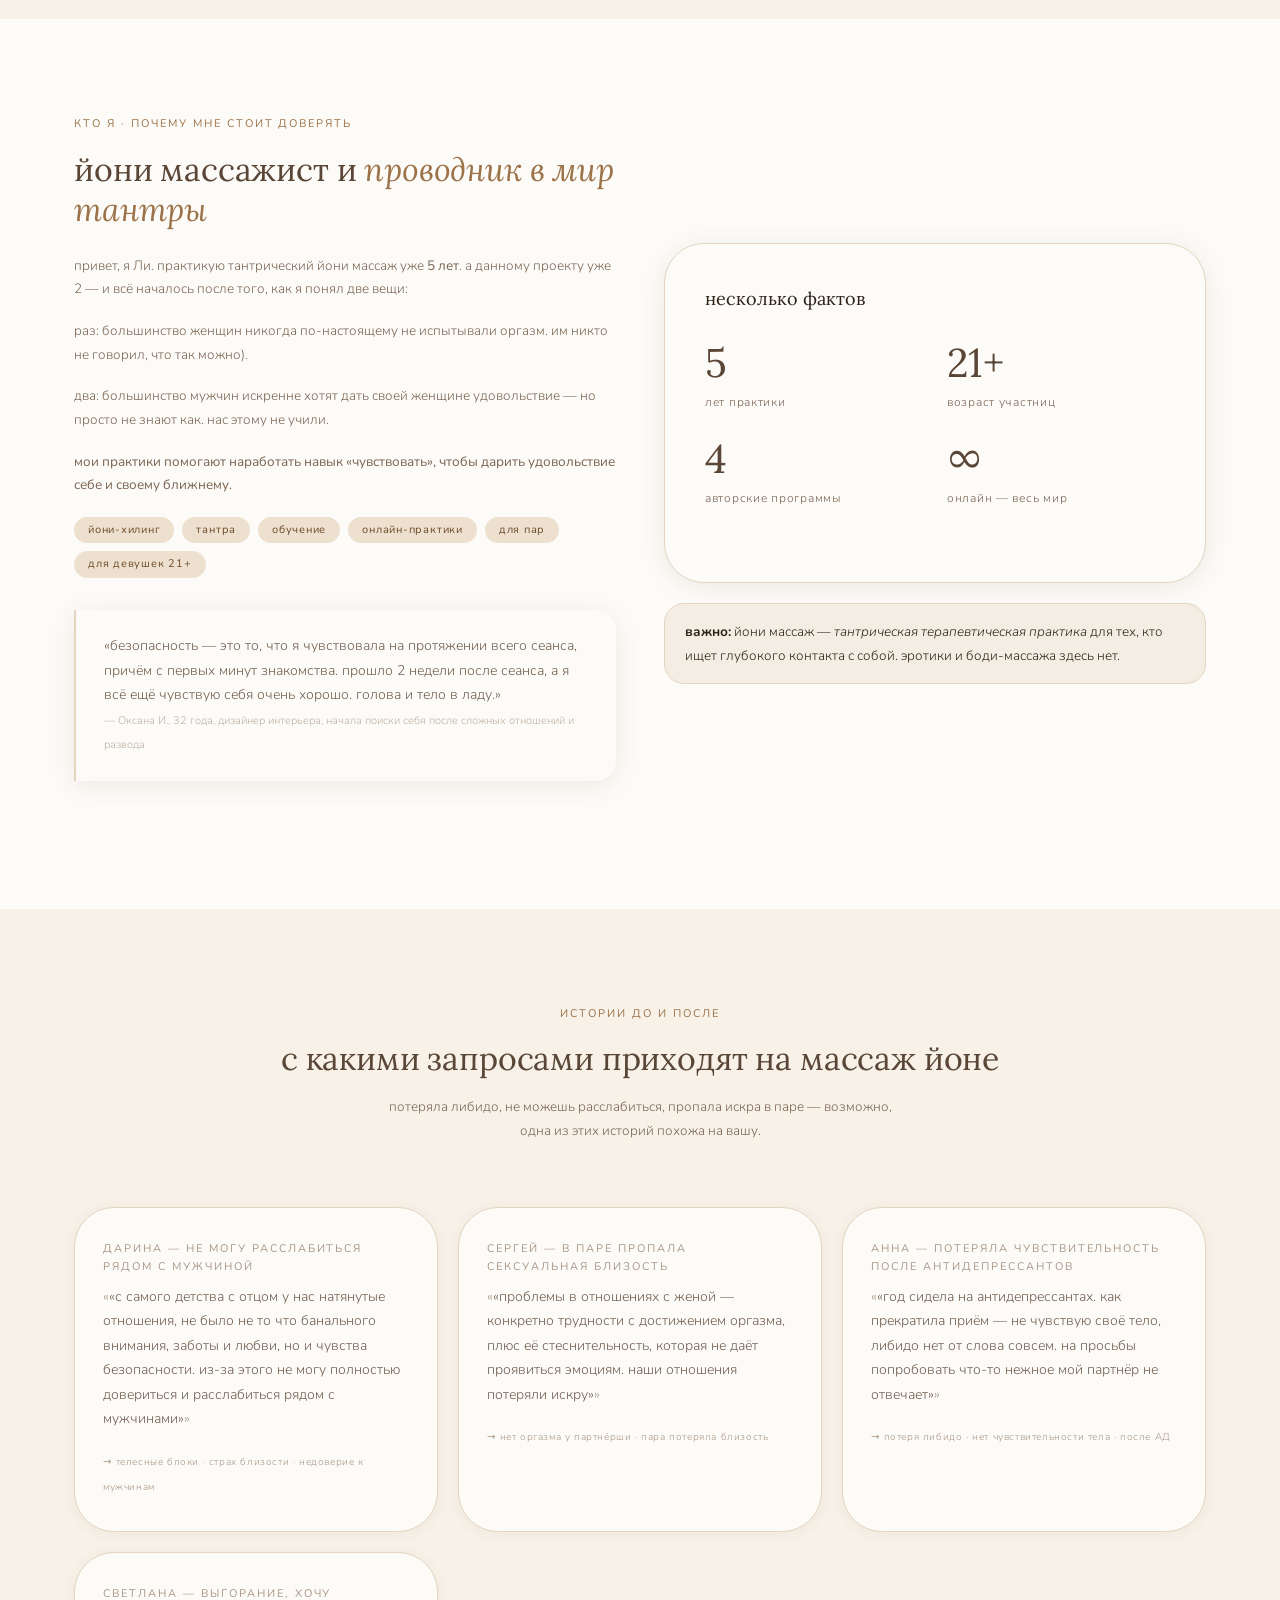
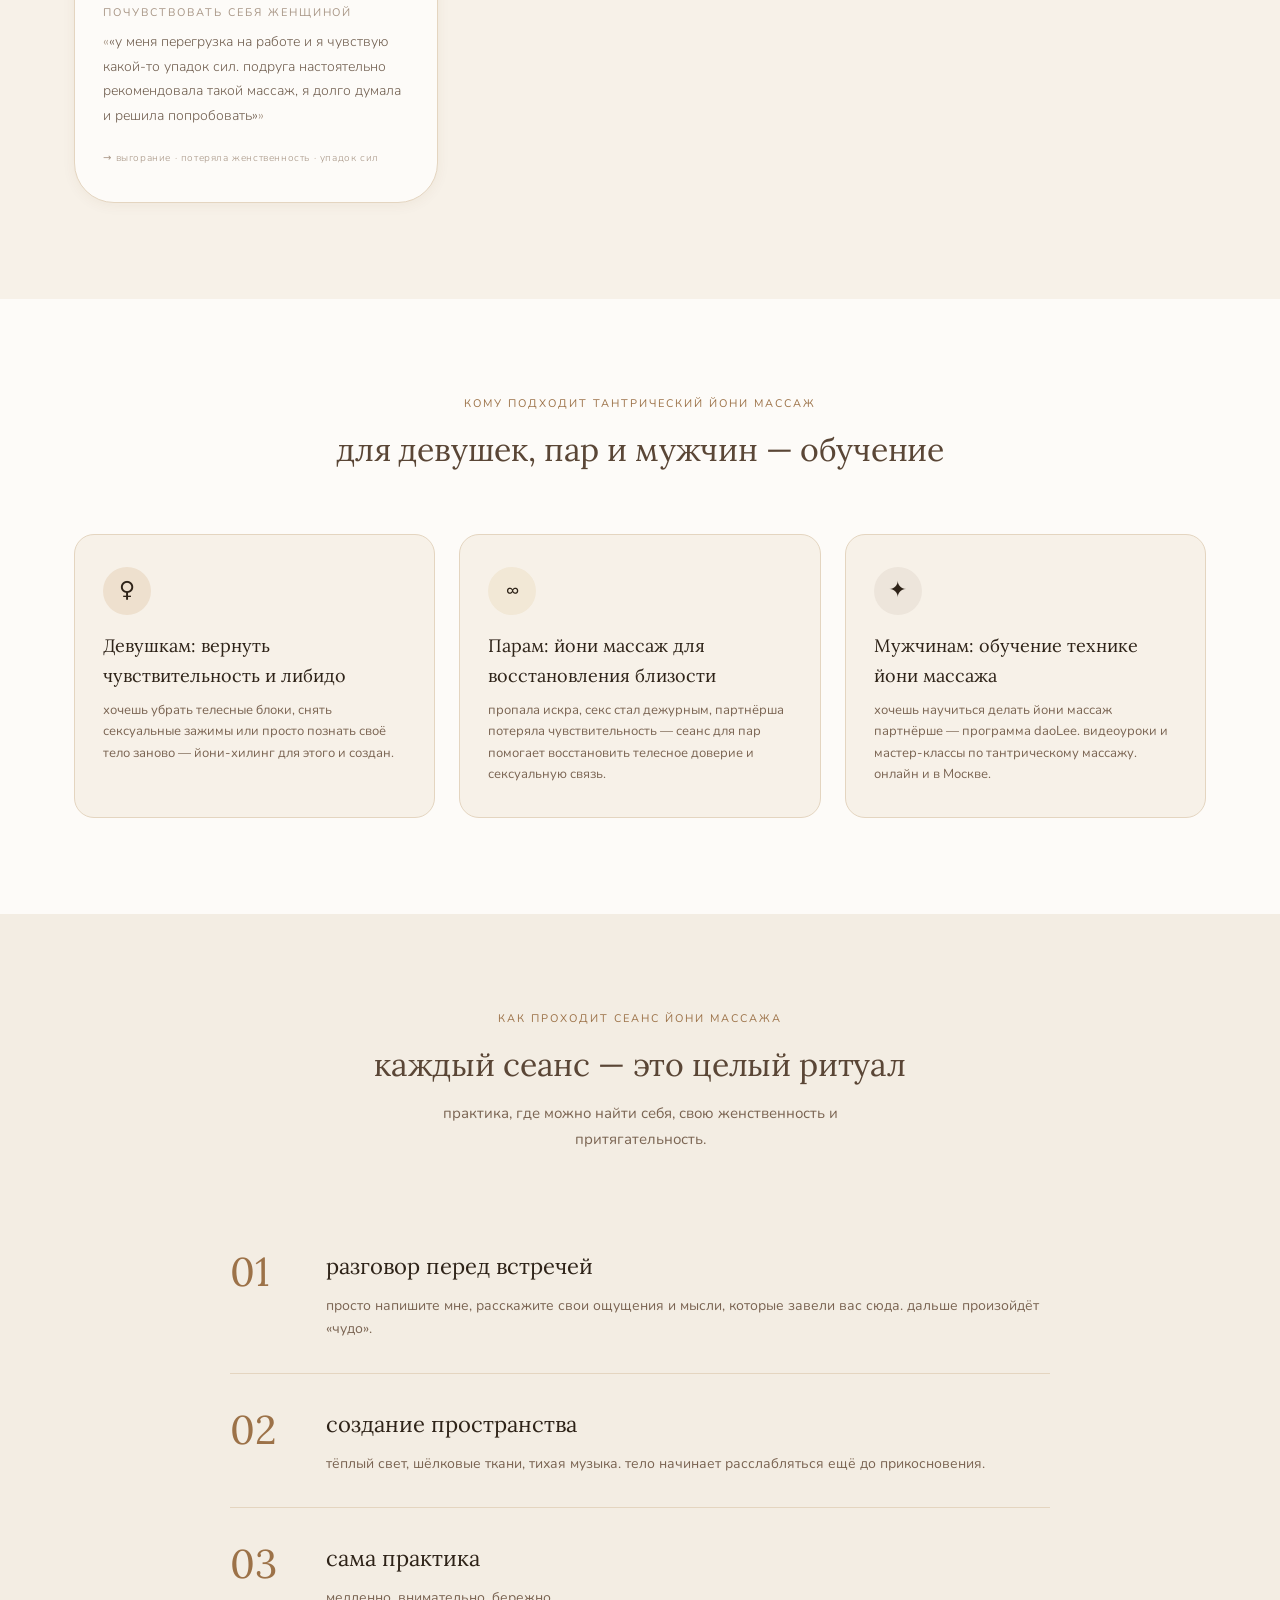
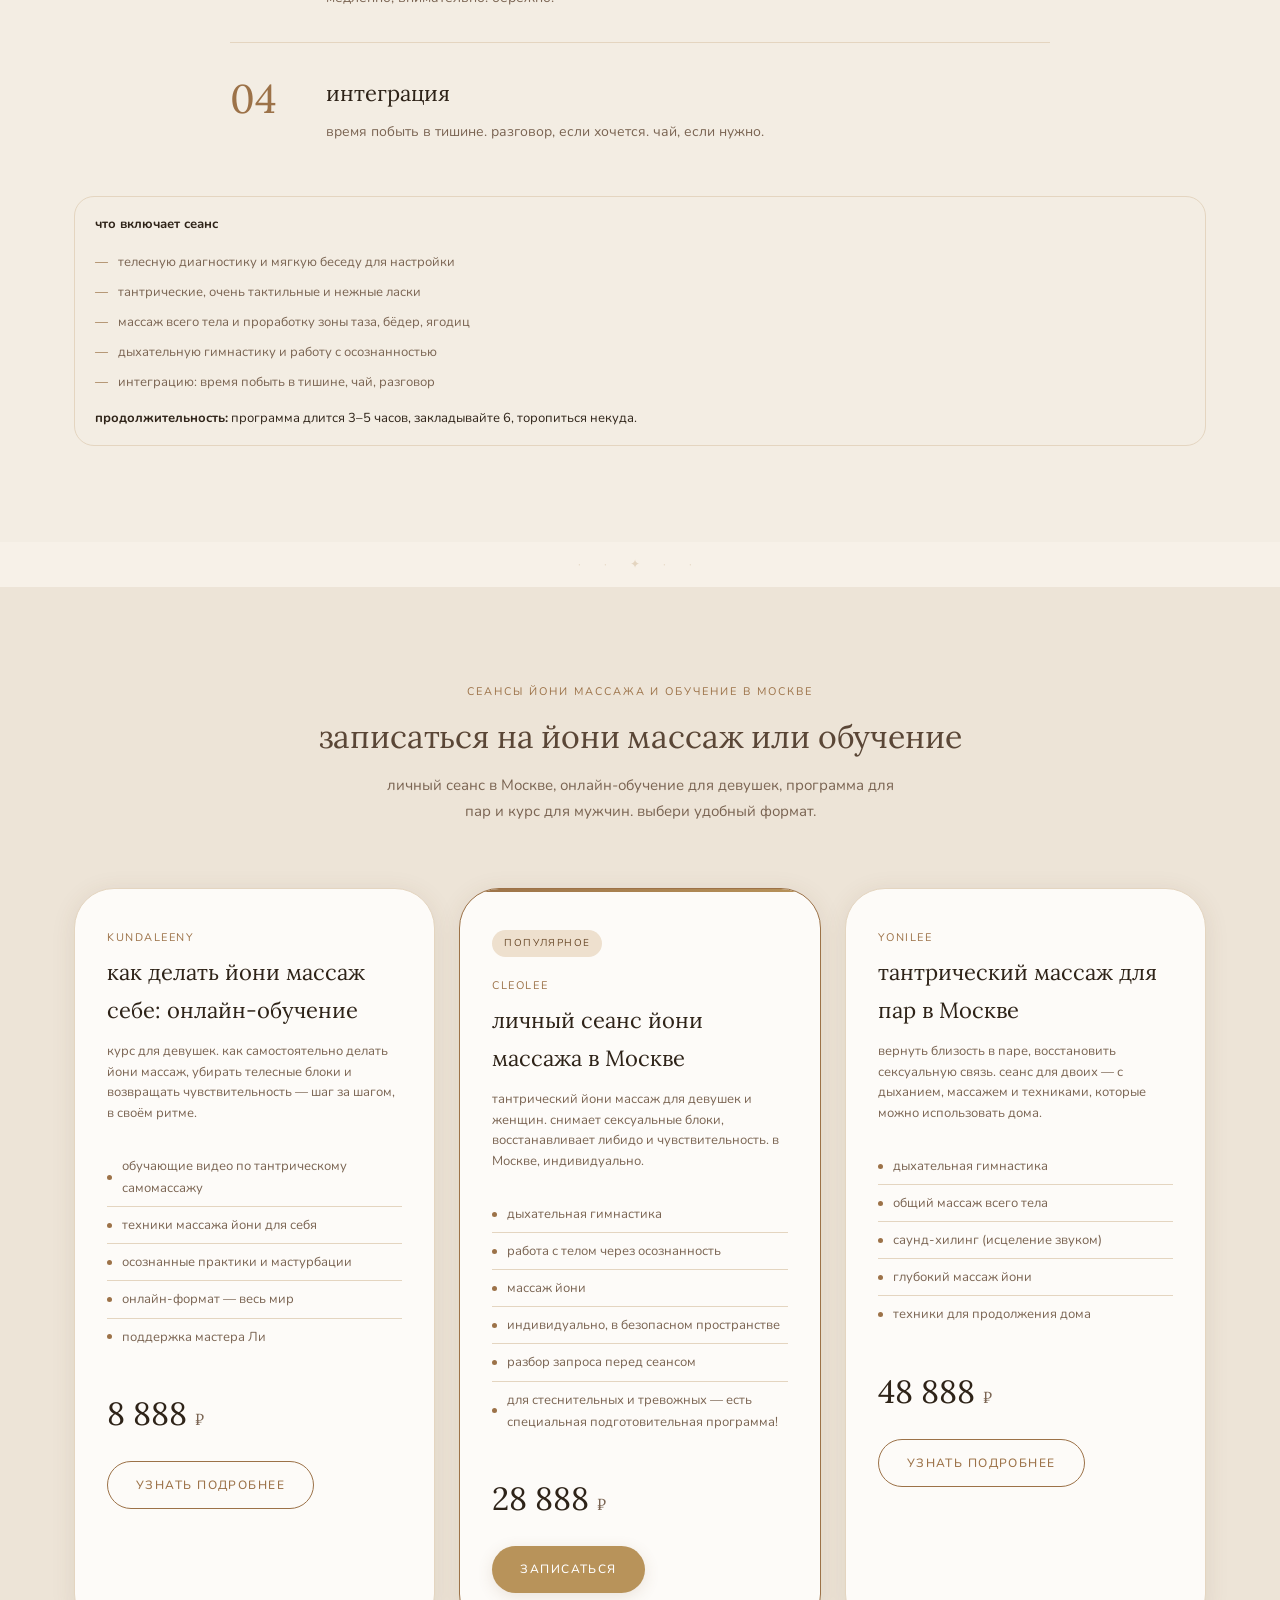
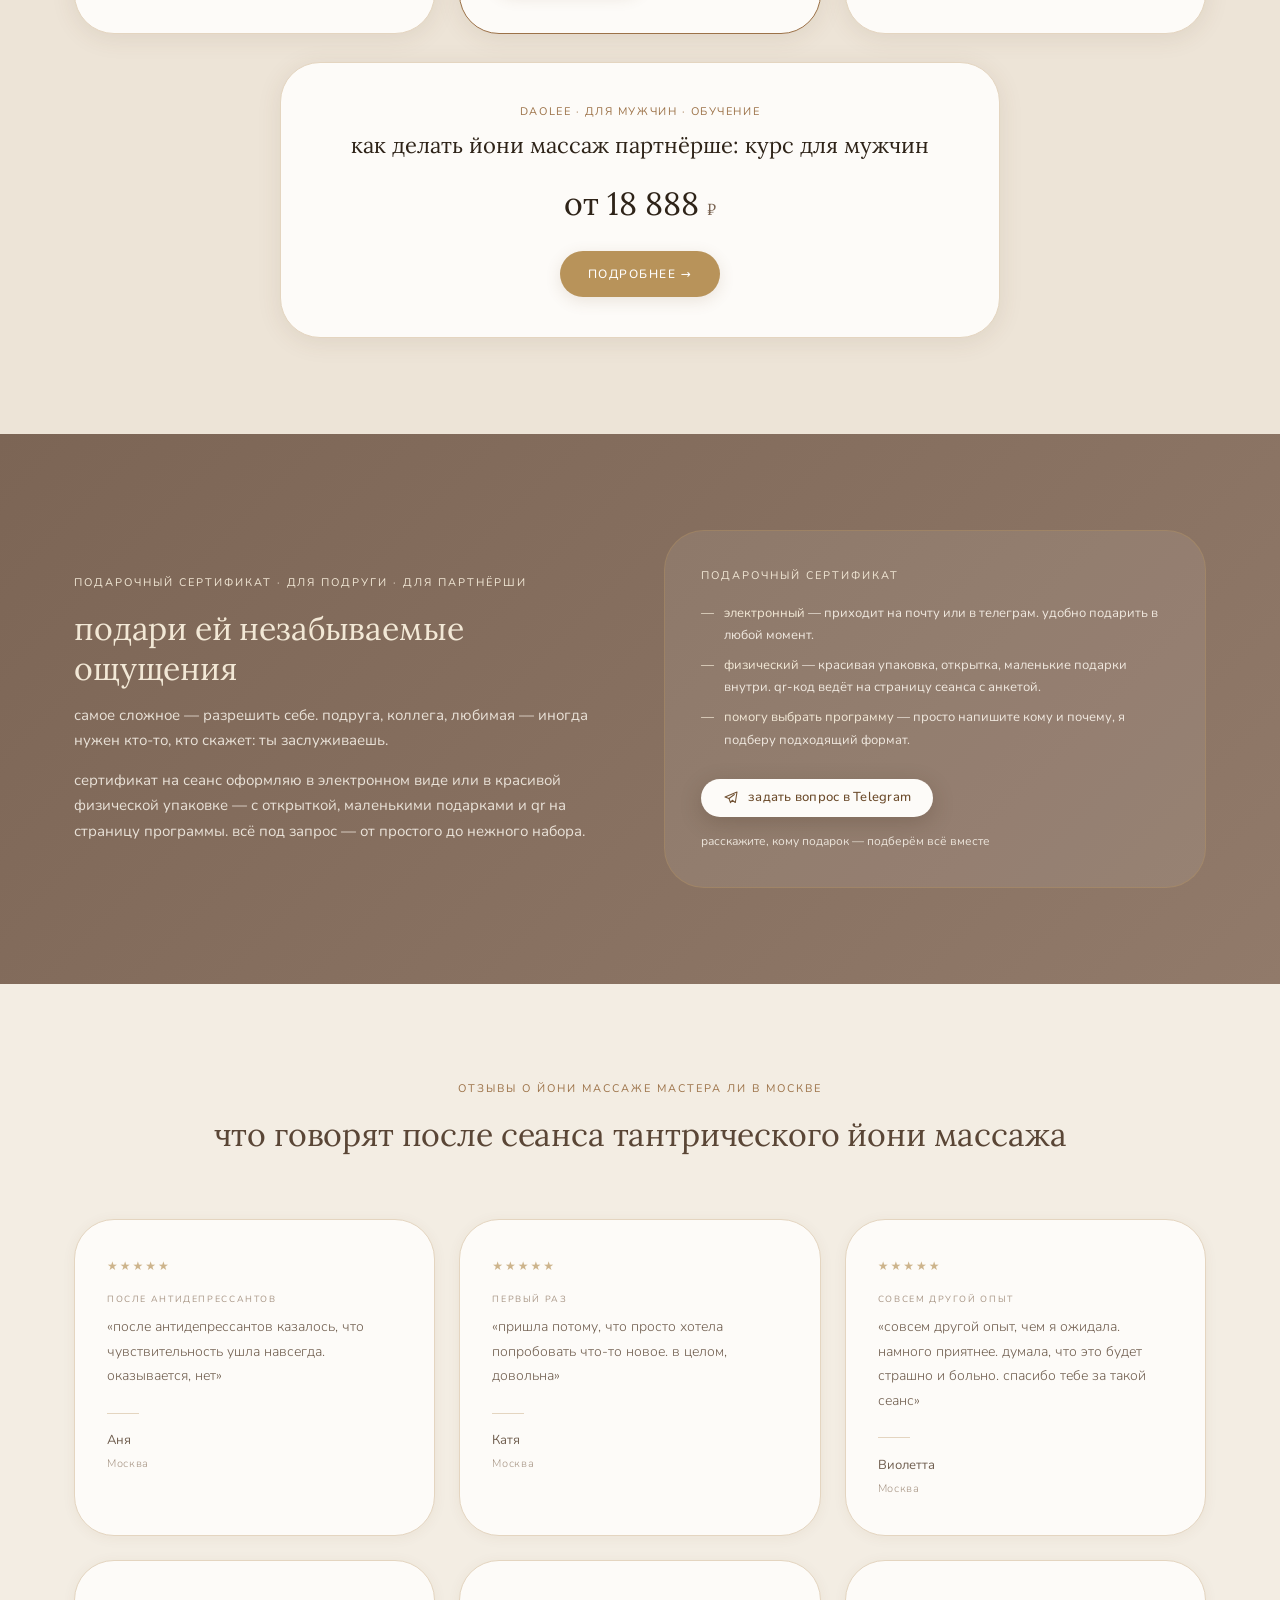
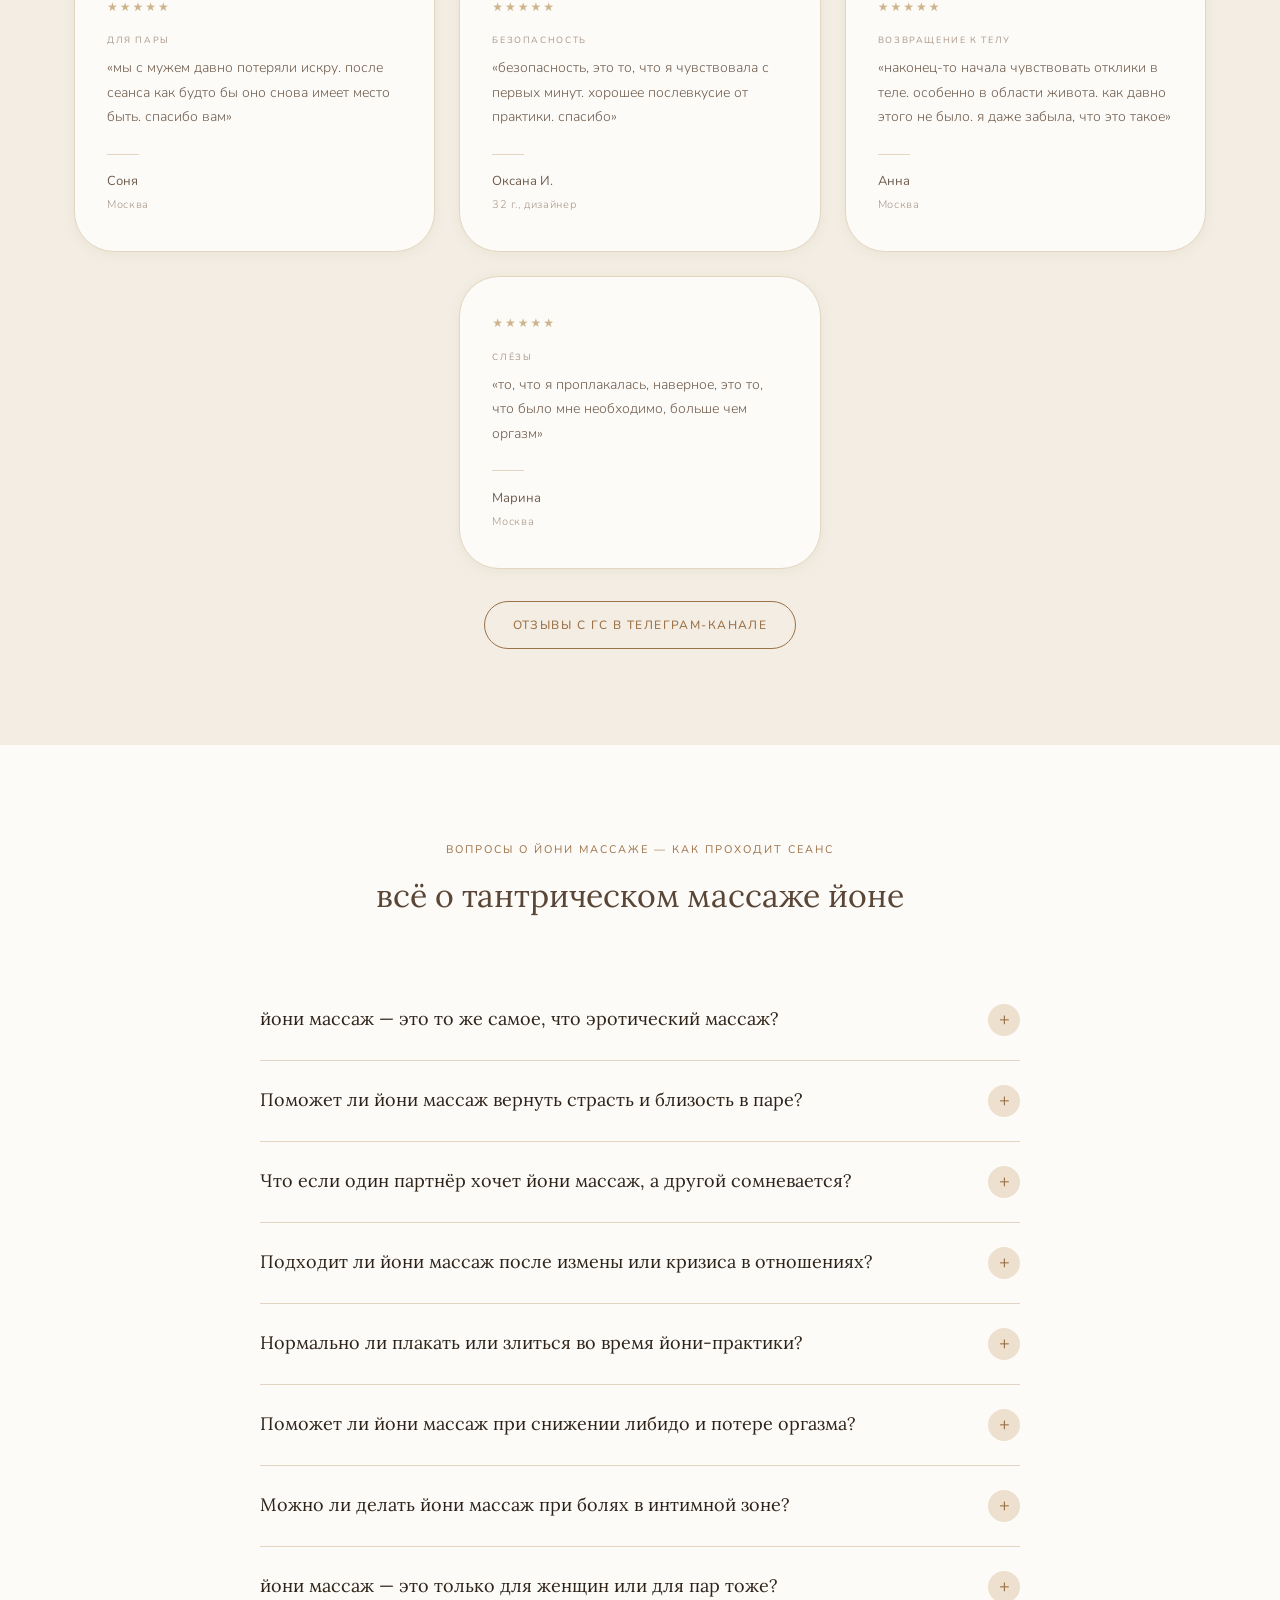
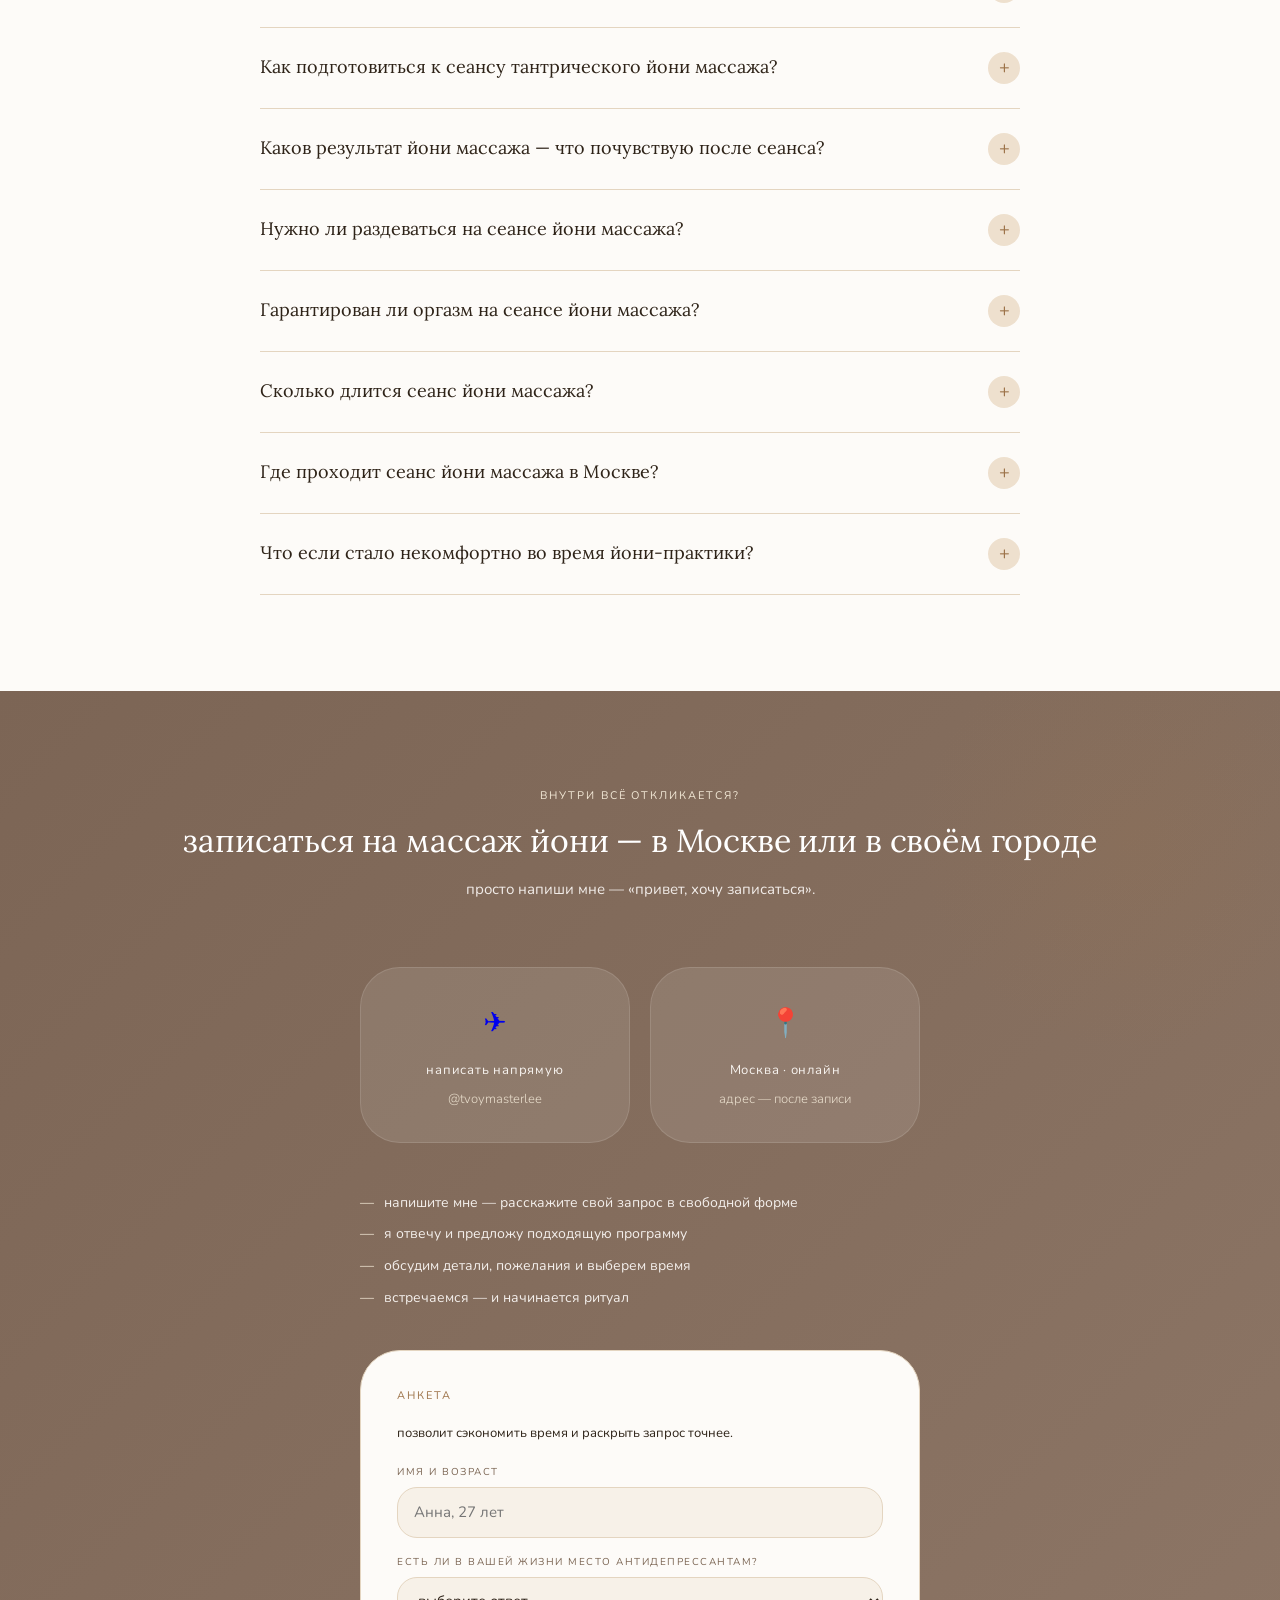
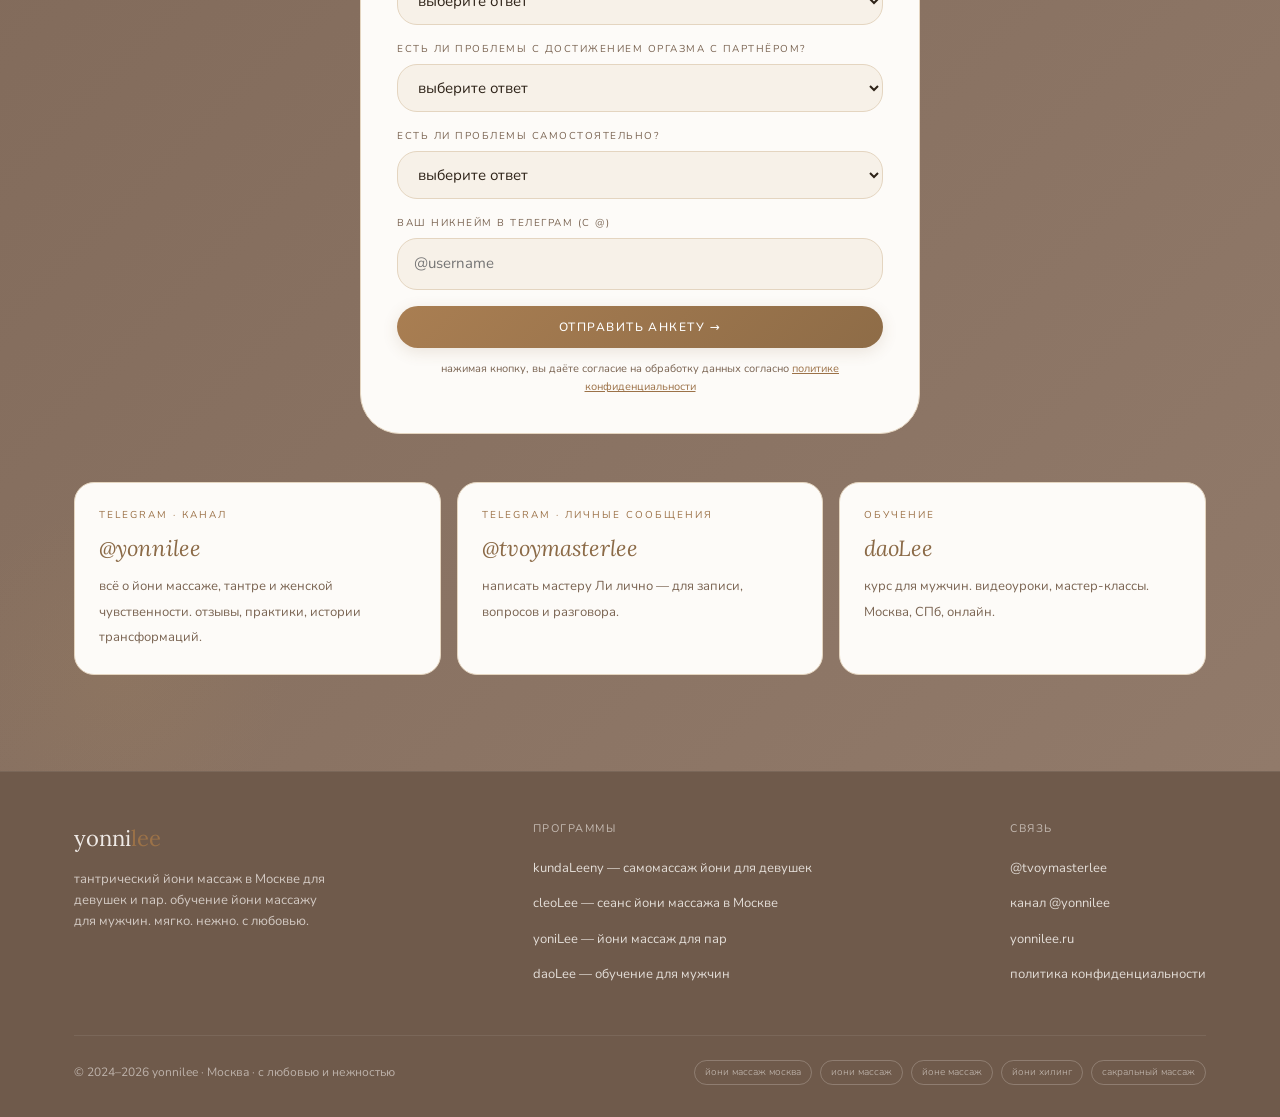
==== commit 7490fb3d: "Rename yonnilee_landing (3).html to index.html" ====
--- a/index.html
+++ b/index.html
@@ -1,473 +1,875 @@
 <!DOCTYPE html>
-<!-- saved from url=(0024)https://www.yonnilee.ru/ -->
-<html lang="ru"><head><meta http-equiv="Content-Type" content="text/html; charset=UTF-8"><script src="./yonnilee_files/tag_phono.js.Без названия" type="text/javascript" charset="utf-8" async=""></script><style>body {transition: opacity ease-in 0.2s; } 
-body[unresolved] {opacity: 0; display: block; overflow: hidden; position: relative; } 
-</style>
-  
-  <meta name="viewport" content="width=device-width, initial-scale=1.0">
-  <title>Йони массаж в Москве — тантрический массаж йоне для женщин и пар, не салон, а пространсво нежности</title>
-  <meta name="description" content="Записаться на сеанс йоня, который помогает вернуть чувствительность тела, убрать сексуальные блоки, восстановить либидо. Обучение массажу ени и танре для женщин и мужчин, а так же семейных пар">
-  <meta name="keywords" content="йони массаж Москва, йоне массаж, йони хилинг, массаж йоне, цони, ени, тантрический массаж йони, иони массаж, сакральный массаж женщине, yoni massage Moscow, yoni healing, обучение йони массажу, нет оргазма что делать, потеряла чувствительность, телесные блоки женщина, массаж для пар, мастер Ли yonnilee">
-  <meta property="og:title" content="Йони массаж в Москве — тантрический йони-хилинг · мастер Ли · yonnilee.ru">
-  <meta property="og:description" content="Йони массаж в Москве: для девушек, женщин и пар. Восстановление чувствительности, возвращение либидо, снятие телесных блоков. Терапевтическая практика, не эротический массаж. Мастер Ли — 5 лет. Запись: @tvoymasterlee">
-  <meta property="og:type" content="website">
-  <meta property="og:url" content="https://yonnilee.ru">
-  <meta property="og:image" content="https://static.tildacdn.com/tild3161-3964-4166-b136-306435343138/photo_2026-05-16_14-.jpg">
-  <meta name="robots" content="index, follow">
-  <link rel="canonical" href="https://yonnilee.ru/">
-  <link rel="icon" type="image/svg+xml" href="https://static.tildacdn.com/tild3135-3438-4137-a636-373234656638/yoni.svg">
-  <link rel="icon" type="image/png" sizes="32x32" href="https://static.tildacdn.com/tild6664-6439-4638-b637-343436363537/dark.png" media="(prefers-color-scheme: light)">
-  <link rel="icon" type="image/png" sizes="32x32" href="https://static.tildacdn.com/tild3938-6365-4564-b966-333733613332/light.png" media="(prefers-color-scheme: dark)">
-  <link rel="apple-touch-icon" href="https://static.tildacdn.com/tild3630-3630-4337-b132-346566313035/--1.png">
-  <link href="https://fonts.googleapis.com/css2?family=Cormorant+Garamond:ital,wght@0,300;0,400;0,500;1,300;1,400&family=Jost:wght@200;300;400;500&display=swap" rel="stylesheet">
-
-  <script async="" src="./yonnilee_files/tag.js.Без названия"></script><script type="application/ld+json">
-  {
-    "@context": "https://schema.org",
-    "@graph": [
-      {
-        "@type": "LocalBusiness",
-        "name": "yonnilee — тантрический йони массаж",
-        "description": "Тантрический йони массаж в Москве для девушек и пар. Мастер Ли — 5 лет практики. Обучение онлайн по всему миру.",
-        "url": "https://yonnilee.ru",
-        "address": { "@type": "PostalAddress", "addressLocality": "Москва", "addressCountry": "RU" },
-        "sameAs": ["https://t.me/yonnilee", "https://t.me/tvoymasterlee"],
-        "priceRange": "₽₽₽",
-        "openingHours": "Mo-Su 10:00-22:00"
-      },
-      {
-        "@type": "FAQPage",
-        "mainEntity": [
-          { "@type": "Question", "name": "Йони массаж — это то же самое, что эротический массаж?", "acceptedAnswer": { "@type": "Answer", "text": "Нет. Йони-хилинг — это терапевтическая практика восстановления чувствительности и снятия телесных блоков. Цель не возбуждение, а глубокое расслабление и контакт с телом." } },
-          { "@type": "Question", "name": "Как проходит сеанс йони массажа в Москве?", "acceptedAnswer": { "@type": "Answer", "text": "Сеанс занимает 3–5 часов. Включает разговор перед практикой, дыхательную гимнастику, массаж всего тела и йони, интеграцию — чай и тишину после. Без спешки." } },
-          { "@type": "Question", "name": "Поможет ли йони массаж при снижении либидо и потере оргазма?", "acceptedAnswer": { "@type": "Answer", "text": "Да. Снижение либидо и потеря чувствительности часто связаны с накопленным напряжением и утратой контакта с телом. Практика помогает мягко восстановить это соединение." } },
-          { "@type": "Question", "name": "Как подготовиться к первому сеансу йони массажа?", "acceptedAnswer": { "@type": "Answer", "text": "Специальной подготовки не нужно. Выспитесь, не переедайте, приходите без спешки. Перед сеансом мастер Ли обязательно поговорит с вами и ответит на все вопросы." } },
-          { "@type": "Question", "name": "Можно ли записаться на йони массаж в Москве онлайн?", "acceptedAnswer": { "@type": "Answer", "text": "Да. Напишите мастеру Ли в Telegram @tvoymasterlee — расскажите о своём запросе в свободной форме, и вместе выберем программу и дату." } }
-        ]
-      },
-      {
-        "@type": "Person",
-        "name": "мастер Ли",
-        "jobTitle": "тантрический мастер йони массажа",
-        "url": "https://yonnilee.ru",
-        "sameAs": ["https://t.me/tvoymasterlee", "https://t.me/yonnilee"]
-      }
-    ]
-  }
-  </script>
-
+<html lang="ru"><head><meta charset="UTF-8"><meta name="viewport" content="width=device-width, initial-scale=1.0">
+<title>Йони массаж в Москве — тантрический йони-хилинг для женщин и пар | мастер Ли · yonnilee</title>
+<meta name="description" content="Йони массаж в Москве — тантрический йони-хилинг для девушек и пар. Помогает вернуть чувствительность тела, убрать сексуальные блоки, восстановить либидо. Не эротический, а терапевтический. Мастер Ли — 5 лет практики. Запись: @tvoymasterlee">
+<meta name="keywords" content="йони массаж Москва, йоне массаж, йони хилинг, массаж йоне, тантрический массаж йони, иони массаж, сакральный массаж женщине, yoni massage Moscow, yoni healing, обучение йони массажу, нет оргазма что делать, потеряла чувствительность, телесные блоки женщина, массаж для пар, мастер Ли yonnilee">
+<meta name="robots" content="index, follow"><link rel="canonical" href="https://yonnilee.ru/">
+<meta property="og:title" content="Йони массаж в Москве — тантрический йони-хилинг · мастер Ли · yonnilee.ru">
+<meta property="og:description" content="Йони массаж в Москве: для девушек, женщин и пар. Восстановление чувствительности, возвращение либидо, снятие телесных блоков. Терапевтическая практика, не эротический массаж. Запись: @tvoymasterlee">
+<meta property="og:type" content="website"><meta property="og:url" content="https://yonnilee.ru"><meta property="og:locale" content="ru_RU">
+<link rel="preconnect" href="https://fonts.googleapis.com"><link rel="preconnect" href="https://fonts.gstatic.com" crossorigin>
+<link href="https://fonts.googleapis.com/css2?family=Nunito:ital,wght@0,300;0,400;0,500;0,600;1,300;1,400&family=Lora:ital,wght@0,400;0,500;1,400;1,500&display=swap" rel="stylesheet">
+<script type="application/ld+json">{"@context": "https://schema.org", "@graph": [{"@type": "LocalBusiness", "name": "yonnilee — тантрический йони массаж", "description": "Тантрический йони массаж в Москве для девушек и пар. Мастер Ли — 5 лет практики. Обучение онлайн по всему миру.", "url": "https://yonnilee.ru", "address": {"@type": "PostalAddress", "addressLocality": "Москва", "addressCountry": "RU"}, "sameAs": ["https://t.me/yonnilee", "https://t.me/tvoymasterlee"], "priceRange": "₽₽₽", "openingHours": "Mo-Su 10:00-22:00"}, {"@type": "FAQPage", "mainEntity": [{"@type": "Question", "name": "йони массаж — это то же самое, что эротический массаж?", "acceptedAnswer": {"@type": "Answer", "text": "нет. это практика осознанного прикосновения и восстановления чувствительности. цель — вернуть контакт с телом. всё происходит в атмосфере доверия и уважения."}}, {"@type": "Question", "name": "Поможет ли йони массаж вернуть страсть и близость в паре?", "acceptedAnswer": {"@type": "Answer", "text": "да. многие пары приходят именно с этим запросом. практика помогает восстановить телесный контакт, доверие и чувствительность — базу, на которой возникает настоящая близость."}}, {"@type": "Question", "name": "Что если один партнёр хочет йони массаж, а другой сомневается?", "acceptedAnswer": {"@type": "Answer", "text": "напишите мне — поговорим. я работаю только с обоюдным желанием и интересом. если один против — сначала нужно разобраться внутри пары."}}, {"@type": "Question", "name": "Подходит ли йони массаж после измены или кризиса в отношениях?", "acceptedAnswer": {"@type": "Answer", "text": "да, но с условием: оба должны быть готовы идти вперёд. практика поможет восстановить телесное доверие, но не заменит разговора и работы с психологом при необходимости."}}, {"@type": "Question", "name": "Нормально ли плакать или злиться во время йони-практики?", "acceptedAnswer": {"@type": "Answer", "text": "это нормально и даже хорошо. тело освобождается от зажатого. я всегда рядом, практика может остановиться в любой момент по вашему желанию."}}, {"@type": "Question", "name": "Поможет ли йони массаж при снижении либидо и потере оргазма?", "acceptedAnswer": {"@type": "Answer", "text": "да — снижение либидо часто связано с утратой контакта с телом, стрессом и накопленным напряжением. практика помогает мягко восстановить это соединение."}}, {"@type": "Question", "name": "Можно ли делать йони массаж при болях в интимной зоне?", "acceptedAnswer": {"@type": "Answer", "text": "зависит от причины. расскажите мне о вашей ситуации перед записью — вместе разберёмся, подходит ли практика именно сейчас."}}, {"@type": "Question", "name": "йони массаж — это только для женщин или для пар тоже?", "acceptedAnswer": {"@type": "Answer", "text": "прежде всего — телесная практика для восстановления чувствительности и контакта с собой. она также работает в контексте пары, где мужчина учится быть внимательным и нежным."}}, {"@type": "Question", "name": "Как подготовиться к сеансу тантрического йони массажа?", "acceptedAnswer": {"@type": "Answer", "text": "специальной подготовки не нужно. рекомендую выспаться, не переедать перед сеансом и прийти без спешки. остальное — моя задача."}}, {"@type": "Question", "name": "Каков результат йони массажа — что почувствую после сеанса?", "acceptedAnswer": {"@type": "Answer", "text": "обычно это чувствуется сразу: ощущение лёгкости, тепло в теле, спокойствие и что-то похожее на возвращение домой. многие девушки отмечают эффект спустя несколько дней."}}, {"@type": "Question", "name": "Нужно ли раздеваться на сеансе йони массажа?", "acceptedAnswer": {"@type": "Answer", "text": "да, но раздевать вас буду я — медленно, нежно и очень бережно. ничего не происходит без вашего согласия."}}, {"@type": "Question", "name": "Гарантирован ли оргазм на сеансе йони массажа?", "acceptedAnswer": {"@type": "Answer", "text": "оргазм возможен, но мы его не добиваемся. мы работаем с чувствительностью и присутствием."}}, {"@type": "Question", "name": "Сколько длится сеанс йони массажа?", "acceptedAnswer": {"@type": "Answer", "text": "программа длится 3–5 часов. закладывайте 6, здесь никто не торопится."}}, {"@type": "Question", "name": "Где проходит сеанс йони массажа в Москве?", "acceptedAnswer": {"@type": "Answer", "text": "в Москве, в комфортном и уютном пространстве. точный адрес — после предварительного разговора и записи."}}, {"@type": "Question", "name": "Что если стало некомфортно во время йони-практики?", "acceptedAnswer": {"@type": "Answer", "text": "скажите — и всё остановится. ваши границы абсолютны. именно поэтому сначала мы всегда разговариваем."}}]}, {"@type": "Person", "name": "мастер Ли", "jobTitle": "тантрический мастер йони массажа", "url": "https://yonnilee.ru", "sameAs": ["https://t.me/tvoymasterlee", "https://t.me/yonnilee"]}]}</script>
 <style>
-/* ── TOKENS (Yoni Design System) ── */
+/* ============================================================
+   DESIGN SYSTEM — Linen & Umber Light Theme
+   Beige · Milk · Warm Brown
+   ============================================================ */
 :root {
-  /* Yoni DS palette */
-  --rose:     #D4819A;
-  --rose-lt:  #F4D6DF;
-  --rose-dk:  #8B4560;
-  --blush:    #F0C4CF;
-  --mauve:    #9E7FA6;
-  --mauve-lt: #E8DCF0;
-  --gold:     #C9A96E;
-  --gold-lt:  #F5EDD8;
-  --cream:    #FAF4EF;
-  --sand:     #E8D8CA;
-  --mist:     #F7F2F9;
-  --ink:      #2A1F2D;
-  --ink-md:   #6B5773;
-
-  /* Site aliases → mapped to Yoni DS */
-  --bg:      #fdf8f6;        /* теплее cream */
-  --bg2:     #f9f0f4;        /* rose-lt оттенок */
-  --bg3:     #f2e8ed;
-  --card:    #ffffff;
-  --accent:  var(--rose);    /* было #D4819A → нежная роза */
-  --accent2: var(--blush);   /* было #D4819A → blush #F0C4CF */
-  --text:    var(--ink);
-  --muted:   var(--ink-md);
-  --border:  rgba(212,129,154,0.20);   /* rose с прозрачностью */
-  --border2: rgba(212,129,154,0.10);
-  --serif:   'Cormorant Garamond', Georgia, serif;
-  --sans:    'Jost', sans-serif;
-  --radius:  20px;           /* чуть мягче */
-  --section-pad: clamp(80px, 10vw, 130px);
-  --shadow:       0 4px 24px rgba(212,129,154,0.10);
-  --shadow-hover: 0 8px 40px rgba(212,129,154,0.18);
-}
-
-/* ── RESET ── */
+  --rose:     #9C7248;
+  --rose-lt:  #EEE0CE;
+  --rose-dk:  #6B4A2A;
+  --blush:    #DFD0BB;
+
+  --mauve:    #A08C7A;
+  --mauve-lt: #EDE5DB;
+
+  --gold:     #B8935A;
+  --gold-lt:  #F2E8D6;
+
+  --sage:     #C4B9AB;
+  --sage-dk:  #8A7568;
+
+  --cream:    #F7F1E8;
+  --sand:     #E4D5C0;
+  --mist:     #F3EDE3;
+  --white:    #FDFBF8;
+  --linen:    #EDE4D7;
+
+  --ink:      #2E2318;
+  --ink-md:   #7A6452;
+
+  --font-display: 'Lora', Georgia, 'Times New Roman', serif;
+  --font-body:    'Nunito', 'Segoe UI', system-ui, sans-serif;
+
+  --r-xs:   4px;
+  --r-s:    12px;
+  --r-m:    20px;
+  --r-l:    40px;
+  --r-pill: 100px;
+
+  --shadow:       0 4px 24px rgba(100,70,40,0.10);
+  --shadow-hover: 0 8px 40px rgba(100,70,40,0.18);
+
+  --section: 96px;
+}
+
 *, *::before, *::after { box-sizing: border-box; margin: 0; padding: 0; }
 html { scroll-behavior: smooth; }
-html, body { overflow-x: hidden; max-width: 100%; }
-body { background: var(--bg); color: var(--text); font-family: var(--sans); font-weight: 300; font-size: 16px; line-height: 1.75; }
-::-webkit-scrollbar { width: 4px; }
-::-webkit-scrollbar-track { background: var(--bg); }
-::-webkit-scrollbar-thumb { background: var(--rose-lt); border-radius: 4px; }
-img { max-width: 100%; display: block; }
-a { color: inherit; }
-
-/* ── TYPOGRAPHY ── */
-h1,h2,h3,h4 { font-family: var(--serif); font-weight: 300; line-height: 1.12; }
-h1 { font-size: clamp(2.6rem, 5.5vw, 5rem); letter-spacing: -0.01em; }
-h2 { font-size: clamp(2rem, 4vw, 3.2rem); }
-h3 { font-size: clamp(1.2rem, 2vw, 1.6rem); }
-p  { color: var(--muted); font-size: clamp(14px, 1.5vw, 15px); }
-
-/* ── LAYOUT ── */
-.container { max-width: 1160px; margin: 0 auto; padding: 0 clamp(20px, 5vw, 60px); }
-.section   { padding: var(--section-pad) 0; position: relative; }
-.section-label { font-family: var(--sans); font-size: 11px; font-weight: 500; letter-spacing: 0.22em; text-transform: uppercase; color: var(--rose); margin-bottom: 1.2rem; }
-.divider { width: 40px; height: 1px; background: var(--rose); margin: 1.8rem 0; }
-.divider.center { margin: 1.8rem auto; }
-.text-center { text-align: center; }
-
-/* ── SCROLL REVEAL ── */
-.reveal { opacity: 0; transform: translateY(28px); transition: opacity 0.8s cubic-bezier(.16,1,.3,1), transform 0.8s cubic-bezier(.16,1,.3,1); }
-.reveal.visible { opacity: 1; transform: none; }
+
+body {
+  background: var(--cream);
+  color: var(--ink);
+  font-family: var(--font-body);
+  font-weight: 400;
+  font-size: 15px;
+  line-height: 1.7;
+  -webkit-font-smoothing: antialiased;
+}
+
+/* ============================================================
+   SCROLL REVEAL
+   ============================================================ */
+.reveal {
+  opacity: 0;
+  transform: translateY(28px);
+  transition: opacity 0.7s cubic-bezier(0.16,1,0.3,1), transform 0.7s cubic-bezier(0.16,1,0.3,1);
+}
+.reveal.visible { opacity: 1; transform: translateY(0); }
 .reveal-delay-1 { transition-delay: 0.1s; }
 .reveal-delay-2 { transition-delay: 0.2s; }
 .reveal-delay-3 { transition-delay: 0.3s; }
-.reveal-delay-4 { transition-delay: 0.4s; }
-
-/* ── BUTTONS ── */
-.btn { display: inline-block; padding: 14px 32px; font-family: var(--sans); font-size: 12px; font-weight: 400; letter-spacing: 0.15em; text-transform: uppercase; text-decoration: none; cursor: pointer; border: none; transition: all 0.3s ease; border-radius: var(--r-pill, 100px); }
-.btn-primary { background: var(--rose); color: #fff !important; }
-.btn-primary:hover { background: var(--rose-dk); transform: translateY(-1px); box-shadow: var(--shadow-hover); }
-.btn-outline { background: transparent; color: var(--rose) !important; border: 1px solid var(--border); }
-.btn-outline:hover { border-color: var(--rose); background: var(--rose-lt); }
-.btn-gold { background: var(--gold); color: #fff !important; }
-.btn-gold:hover { background: #b08a52; transform: translateY(-1px); box-shadow: var(--shadow-hover); }
-
-/* ── NAV ── */
-nav { position: fixed; top:0; left:0; right:0; z-index:100; padding: 20px 0; transition: background 0.4s ease, padding 0.4s ease; }
-nav.scrolled { background: rgba(250,248,245,0.94); backdrop-filter: blur(14px); padding: 13px 0; border-bottom: 1px solid var(--border2); }
-.nav-inner { display: flex; align-items: center; justify-content: space-between; }
-.nav-logo { font-family: var(--serif); font-size: 1.65rem; font-style: italic; color: var(--mauve) !important; text-decoration: none; }
-.nav-logo span { color: var(--rose); }
-.nav-links { display: flex; gap: 28px; list-style: none; }
-.nav-links a { font-size: 13px; letter-spacing: 0.13em; text-transform: uppercase; color: var(--mauve) !important; text-decoration: none; transition: color 0.3s; }
-.nav-links a:hover { color: var(--rose) !important; }
-.nav-cta { padding: 10px 24px; font-size: 12px; }
-.burger { display: none; flex-direction: column; gap: 5px; cursor: pointer; padding: 4px; background: none; border: none; }
-.burger span { display: block; width: 22px; height: 1px; background: var(--text); transition: all 0.3s; }
-.mobile-menu { display: none; position: fixed; inset: 0; background: var(--bg); z-index: 99; flex-direction: column; align-items: center; justify-content: center; gap: 32px; }
-.mobile-menu.open { display: flex; }
-.mobile-menu a { font-family: var(--serif); font-size: 2rem; font-weight: 300; color: var(--text); text-decoration: none; transition: color 0.25s; }
-.mobile-menu a:hover { color: var(--rose); }
-@media(max-width:768px){ .nav-links,.nav-cta { display:none; } .burger { display:flex; } }
-
-/* ── HERO ── */
-#hero { min-height: 100vh; display: grid; grid-template-columns: 1fr 1fr; position: relative; overflow: hidden; }
-.hero-left { display: flex; flex-direction: column; justify-content: center; padding: 130px clamp(20px, 5vw, 60px) 80px clamp(40px, 6vw, 120px); position: relative; z-index: 2; }
-.hero-eyebrow { font-size: 10px; letter-spacing: 0.22em; text-transform: uppercase; color: var(--rose); margin-bottom: 24px; display: flex; align-items: center; gap: 10px; }
-.hero-eyebrow::before { content:''; display:block; width:24px; height:0.5px; background: var(--rose); }
-.hero-title { color: var(--text); margin-bottom: 20px; }
-.hero-title em { font-style: italic; color: var(--rose); }
-.hero-sub { color: var(--muted); max-width: 380px; margin-bottom: 36px; font-size: 15px; }
-.hero-actions { display: flex; gap: 12px; flex-wrap: wrap; }
-.hero-notice { margin-top: 28px; font-size: 12px; color: var(--muted); opacity: 0.85; max-width: 340px; line-height: 1.6; padding: 14px 18px; border: 1px solid var(--border); border-radius: var(--radius); background: var(--mist); }
-.hero-notice strong { color: var(--rose); font-weight: 400; }
-.hero-right {
-  position: relative;
+
+/* ============================================================
+   TYPOGRAPHY
+   ============================================================ */
+h1, h2, h3 { font-family: var(--font-display); font-weight: 300; line-height: 1.22; letter-spacing: 0; }
+h1 { font-size: clamp(34px, 5.6vw, 58px); letter-spacing: 0; }
+h2 { font-size: clamp(25px, 3.4vw, 38px); letter-spacing: 0; }
+h3 { font-size: clamp(18px, 2.5vw, 24px); }
+
+.eyebrow {
+  font-family: var(--font-body);
+  font-size: 11px;
+  font-weight: 400;
+  letter-spacing: 0.18em;
+  text-transform: uppercase;
+  color: var(--rose);
+  display: block;
+  margin-bottom: 16px;
+}
+
+/* ============================================================
+   LAYOUT
+   ============================================================ */
+.container { max-width: 1180px; margin: 0 auto; padding: 0 24px; }
+.section { padding: var(--section) 0; }
+.grid-2 { display: grid; grid-template-columns: 1fr 1fr; gap: 48px; align-items: center; }
+
+/* ============================================================
+   BUTTONS
+   ============================================================ */
+.btn {
+  display: inline-flex;
+  align-items: center;
+  gap: 8px;
+  padding: 13px 28px;
+  border-radius: var(--r-pill);
+  font-family: var(--font-body);
+  font-size: 12px;
+  font-weight: 400;
+  letter-spacing: 0.12em;
+  text-transform: uppercase;
+  cursor: pointer;
+  border: none;
+  text-decoration: none;
+  transition: all 0.3s cubic-bezier(0.34,1.56,0.64,1);
+}
+.btn-primary { background: var(--rose); color: #fff; }
+.btn-primary:hover { background: var(--rose-dk); transform: translateY(-2px); box-shadow: 0 6px 24px rgba(100,70,40,0.30); }
+.btn-outline { background: transparent; color: var(--rose); border: 1px solid var(--rose); }
+.btn-outline:hover { background: var(--rose-lt); transform: translateY(-2px); }
+.btn-gold { background: var(--gold); color: #fff; }
+.btn-gold:hover { background: var(--rose-dk); transform: translateY(-2px); box-shadow: 0 6px 24px rgba(184,147,90,0.35); }
+
+/* ============================================================
+   NAVIGATION
+   ============================================================ */
+nav {
+  position: fixed;
+  top: 0; left: 0; right: 0;
+  z-index: 100;
+  background: rgba(247,241,232,0.93);
+  backdrop-filter: blur(12px);
+  -webkit-backdrop-filter: blur(12px);
+  border-bottom: 0.5px solid var(--sand);
+  transition: box-shadow 0.3s;
+}
+.nav-inner {
   display: flex;
   align-items: center;
+  justify-content: space-between;
+  height: 64px;
+}
+.nav-logo {
+  font-family: var(--font-display);
+  font-size: 20px;
+  font-weight: 400;
+  color: var(--ink);
+  text-decoration: none;
+  letter-spacing: 0.04em;
+}
+.nav-logo span { color: var(--rose); }
+.nav-links {
+  display: flex;
+  gap: 32px;
+  list-style: none;
+}
+.nav-links a {
+  font-size: 12px;
+  font-weight: 400;
+  letter-spacing: 0.1em;
+  text-transform: uppercase;
+  color: var(--ink-md);
+  text-decoration: none;
+  transition: color 0.2s;
+}
+.nav-links a:hover { color: var(--rose); }
+.nav-toggle {
+  display: none;
+  background: none;
+  border: none;
+  cursor: pointer;
+  width: 32px; height: 32px;
+  flex-direction: column;
   justify-content: center;
-  background: transparent;
-  padding: 130px clamp(20px, 5vw, 60px) 80px 0;
-}
-.hero-video-wrap {
+  gap: 5px;
+}
+.nav-toggle span { display: block; height: 1px; background: var(--ink); transition: all 0.3s; }
+
+/* ============================================================
+   HERO
+   ============================================================ */
+.hero {
+  min-height: 100vh;
+  display: flex;
+  align-items: center;
+  padding-top: 80px;
   position: relative;
-  width: 100%;
-  max-width: 720px;
-  aspect-ratio: 16/9;
-  border-radius: 28px;
   overflow: hidden;
-  box-shadow: 0 24px 64px rgba(42,31,45,0.18);
-}
-.hero-video-wrap video {
-  width: 100%; height: 100%;
-  object-fit: cover; display: block;
-}
-/* canvas-wrap kept for ritual canvas */
-.hero-canvas-wrap { position: absolute; inset: 0; }
-.hero-canvas-wrap canvas { width: 100%; height: 100%; display: block; }
-.hero-stats { display:flex;gap:36px;margin-top:32px;flex-wrap:wrap; }
-.stat-num { font-family:var(--serif);font-size:26px;font-weight:300;color:var(--rose); }
-.stat-label { font-size:10px;letter-spacing:0.12em;text-transform:uppercase;color:var(--muted); }
-@media(max-width:900px){
-  #hero { grid-template-columns:1fr; min-height:auto; }
- .hero-left { padding: 120px clamp(20px, 5vw, 28px) 40px; }
-.hero-right { padding: 0 clamp(20px, 5vw, 28px) 48px; justify-content: center; }
-  .hero-video-wrap { max-width: 100%; aspect-ratio: 16/9; border-radius: 20px; }
-  .hero-stats { gap:20px; }
-}
-
-/* ── WHY SECTION (переписан) ── */
-#why { background: var(--bg2); }
-.why-grid { display:grid; grid-template-columns:repeat(3,1fr); gap:20px; margin-top:48px; }
-.why-card { background:var(--card); border:1px solid var(--border2); border-radius:calc(var(--radius)*1.5); padding:36px 28px; position:relative; transition: box-shadow 0.35s cubic-bezier(0.34,1.56,0.64,1), transform 0.35s cubic-bezier(0.34,1.56,0.64,1); }
-.why-card:hover { box-shadow:var(--shadow-hover); transform:translateY(-4px); }
-.why-eyebrow { font-size:10px; letter-spacing:0.2em; text-transform:uppercase; color:var(--rose); margin-bottom:20px; display:flex; align-items:center; gap:8px; }
-.why-eyebrow::before { content:''; display:block; width:16px; height:0.5px; background:var(--rose); flex-shrink:0; }
-.why-title { font-family:var(--serif); font-size:1.35rem; color:var(--text); margin-bottom:14px; font-weight:400; line-height:1.25; }
-.why-text { font-size:13px; color:var(--muted); line-height:1.85; }
-@media(max-width:768px){ .why-grid{ grid-template-columns:1fr; } }
-
-/* ── ABOUT (переписан) ── */
-#about { background: var(--bg); }
-.about-grid { display:grid; grid-template-columns:1fr 1fr; gap:clamp(40px,6vw,100px); align-items:start; }
-@media(max-width:768px){ .about-grid{ grid-template-columns:1fr; } }
-.about-text p { margin-bottom:1.2rem; font-size:15px; line-height:1.9; color:var(--muted); }
-.about-accent { color:var(--rose)!important; font-style:italic; font-family:var(--serif); font-size:1.1rem!important; }
-.about-tags { display:flex; flex-wrap:wrap; gap:8px; margin-top:24px; }
-.tag { display:inline-block; padding:5px 14px; border-radius:100px; font-size:11px; font-weight:400; letter-spacing:0.07em; border:1px solid var(--border2); color:var(--muted); background:var(--bg2); }
-.tag.active { background:var(--rose-lt); border-color:var(--border); color:var(--rose-dk); }
-.tag.rose  { background:var(--rose-lt); border-color:var(--border); color:var(--rose-dk); }
-.tag.dark  { background:var(--rose-lt); border-color:var(--border); color:var(--rose-dk); }
-.tag.lite  { background:var(--rose-lt); border-color:var(--border); color:var(--rose-dk); }
-.about-stats { display:grid; grid-template-columns:1fr 1fr; gap:12px; margin-top:40px; }
-.about-stat-card { background:var(--bg2); border:1px solid var(--border2); border-radius:var(--radius); padding:clamp(20px,3vw,32px); }
-.about-stat-num { font-family:var(--serif); font-size:clamp(2.2rem,4vw,3.5rem); font-weight:300; color:var(--rose); line-height:1; margin-bottom:6px; }
-.about-stat-label { font-size:11px; letter-spacing:0.12em; text-transform:uppercase; color:var(--muted); }
-.about-quote { background:var(--mist); border-left:3px solid var(--rose); border-radius:var(--radius); padding:28px 32px; margin-top:28px; }
-.about-quote p { font-family:var(--serif); font-style:italic; font-size:1.05rem; color:var(--text); line-height:1.8; margin:0; }
-.about-quote span { display:block; margin-top:12px; font-size:11px; letter-spacing:0.1em; color:var(--muted); }
-.session-includes { margin-top:28px; padding:24px 28px; border:1px solid var(--border2); border-radius:var(--radius); background:var(--card); }
-.session-includes-title { font-size:10px; letter-spacing:0.2em; text-transform:uppercase; color:var(--rose); margin-bottom:16px; }
-.session-includes ul { list-style:none; display:flex; flex-direction:column; gap:8px; }
-.session-includes li { font-size:13px; color:var(--muted); display:flex; align-items:flex-start; gap:10px; }
-.session-includes li::before { content:'—'; color:var(--rose); flex-shrink:0; }
-
-/* ── CASES ── */
-#cases { background: var(--bg2); }
-.cases-intro { max-width:600px; margin:0 auto 56px; text-align:center; }
-.cases-grid { display:grid; grid-template-columns:repeat(2,1fr); gap:20px; }
-.case-card { background:var(--card); border:1px solid var(--border2); border-radius:calc(var(--radius)*1.5); padding:32px 28px; transition:box-shadow 0.3s, transform 0.3s; }
-.case-card:hover { box-shadow:var(--shadow-hover); transform:translateY(-2px); }
-.case-name { font-family:var(--serif); font-size:1.2rem; color:var(--text); font-weight:400; margin-bottom:4px; }
-.case-problem { font-size:10px; letter-spacing:0.18em; text-transform:uppercase; color:var(--rose); margin-bottom:14px; }
-.case-text { font-family:var(--serif); font-style:italic; font-size:14px; color:var(--muted); line-height:1.85; }
-.case-result { margin-top:16px; font-size:12px; color:var(--rose); font-weight:400; padding-top:14px; border-top:1px solid var(--border2); }
-@media(max-width:768px){ .cases-grid{ grid-template-columns:1fr; } }
-
-/* ── PROGRAMS ── */
-#programs { background: var(--bg); }
-.programs-header { text-align:center; max-width:560px; margin:0 auto 56px; }
-.programs-grid { display:grid; grid-template-columns:repeat(3,1fr); gap:20px; }
-.program-card { background:var(--card); border:1px solid var(--border2); border-radius:calc(var(--radius)*1.5); padding:clamp(28px,3vw,40px) clamp(22px,2.5vw,32px); display:flex; flex-direction:column; gap:14px; transition:box-shadow 0.3s, transform 0.3s; position:relative; overflow:hidden; }
-.program-card::before { content:''; position:absolute; top:0; left:0; right:0; height:3px; background: linear-gradient(90deg, var(--rose), var(--blush)); transform:scaleX(0); transform-origin:left; transition:transform 0.4s ease; border-radius:calc(var(--radius)*1.5) calc(var(--radius)*1.5) 0 0; }
-.program-card:hover { box-shadow:var(--shadow-hover); transform:translateY(-3px); }
-.program-card:hover::before { transform:scaleX(1); }
-.program-card.featured { background:var(--ink); border-color:transparent; }
-.program-card.featured .program-name, .program-card.featured h3 { color:var(--blush); }
-.program-card.featured .program-price { color:var(--gold); }
-.program-card.featured .program-desc, .program-card.featured .program-list li { color:rgba(240,196,207,0.55); }
-.program-card.featured .program-list li::before { color:var(--rose); }
-.program-card.featured .section-label { color:rgba(244,214,223,0.7); }
-.program-tag { font-size:10px; letter-spacing:0.2em; text-transform:uppercase; color:var(--rose); background:var(--rose-lt); border-radius:100px; display:inline-block; padding:4px 12px; align-self:flex-start; }
-.program-name { font-family:var(--serif); font-size:clamp(1.2rem,2vw,1.5rem); font-weight:400; color:var(--text); font-style:italic; line-height:1.2; }
-.program-price { font-family:var(--serif); font-size:clamp(1.6rem,2.8vw,2.1rem); font-weight:300; color:var(--rose); }
-.program-desc { font-size:13px; line-height:1.8; color:var(--muted); }
-.program-list { list-style:none; display:flex; flex-direction:column; gap:7px; margin-top:4px; flex:1; }
-.program-list li { font-size:13px; color:var(--muted); display:flex; align-items:flex-start; gap:8px; }
-.program-list li::before { content:'—'; color:var(--rose); flex-shrink:0; font-size:12px; margin-top:2px; }
-.program-link { font-size:12px; letter-spacing:0.15em; text-transform:uppercase; color:var(--rose); text-decoration:none; display:inline-flex; align-items:center; gap:6px; margin-top:auto; transition:gap 0.3s; }
-.program-link::after { content:'→'; }
-.program-link:hover { gap:12px; }
-.program-link-white { color:var(--blush); }
-.program-link-white:hover { color:#fff; }
-.program-badge { position:absolute; top:16px; right:16px; font-size:9px; letter-spacing:0.15em; text-transform:uppercase; background:var(--rose-lt); color:var(--rose-dk); border-radius:100px; padding:4px 10px; }
-.program-wide {
-  grid-column: 1/-1;
-  display: flex !important;
-  flex-direction: row !important;
-  align-items: center;
-  gap: 32px;
-  padding: 28px 36px !important;
-}
-.program-wide .program-list { flex-direction: row; flex-wrap: wrap; gap: 8px 20px; margin-top: 8px; }
-.program-wide .program-price { white-space: nowrap; font-size: clamp(1.4rem,2.4vw,2rem); }
-.program-wide > div:first-child { flex-shrink: 0; min-width: 180px; }
-.program-wide > div:nth-child(2) { flex: 1; }
-.program-wide > div:last-child { flex-shrink: 0; text-align: right; }
-@media(max-width:900px){
-  .programs-grid { grid-template-columns: 1fr; }
-  .program-wide { flex-direction: column !important; align-items: flex-start; padding: 28px 24px !important; }
-  .program-wide > div:last-child { text-align: left; width: 100%; }
-  .program-wide .program-list { flex-direction: column; }
-}
-
-/* ── CERTIFICATE (новый блок) ── */
-#certificate { background: var(--text); overflow: hidden; position: relative; }
-#certificate::before {
+  background: linear-gradient(145deg, var(--cream) 0%, var(--linen) 55%, var(--rose-lt) 100%);
+}
+.hero-orb-1 {
+  position: absolute;
+  top: -80px; right: -160px;
+  width: 580px; height: 480px;
+  background: radial-gradient(ellipse, rgba(156,114,72,0.10) 0%, transparent 70%);
+  pointer-events: none;
+}
+.hero-orb-2 {
+  position: absolute;
+  bottom: -120px; left: -80px;
+  width: 440px; height: 360px;
+  background: radial-gradient(ellipse, rgba(184,147,90,0.08) 0%, transparent 70%);
+  pointer-events: none;
+}
+.hero-ghost {
+  position: absolute;
+  bottom: 48px; right: 56px;
+  font-family: var(--font-display);
+  font-size: 120px;
+  font-weight: 300;
+  font-style: italic;
+  color: rgba(156,114,72,0.07);
+  pointer-events: none;
+  user-select: none;
+  white-space: nowrap;
+}
+.hero-content { position: relative; z-index: 2; width: 100%; }
+.hero-title {
+  font-family: var(--font-display);
+  font-size: clamp(44px, 7vw, 80px);
+  font-weight: 300;
+  line-height: 1.05;
+  letter-spacing: -0.02em;
+  color: var(--ink);
+  margin-bottom: 24px;
+}
+.hero-title em { font-style: italic; color: var(--rose); }
+.hero-subtitle {
+  font-size: 15px;
+  font-weight: 300;
+  line-height: 1.75;
+  color: var(--ink-md);
+  max-width: 480px;
+  margin-bottom: 40px;
+}
+.hero-cta-group { display: flex; gap: 16px; flex-wrap: wrap; margin-bottom: 56px; }
+.hero-stats { display: flex; gap: 40px; flex-wrap: wrap; }
+.hero-stat-num {
+  font-family: var(--font-display);
+  font-size: 36px;
+  font-weight: 400;
+  color: var(--ink);
+  display: block;
+  line-height: 1;
+}
+.hero-stat-label {
+  font-size: 11px;
+  font-weight: 300;
+  letter-spacing: 0.1em;
+  color: var(--ink-md);
+  text-transform: uppercase;
+  margin-top: 4px;
+  display: block;
+}
+
+/* Hero float card */
+.hero-visual { position: relative; display: flex; justify-content: center; align-items: center; }
+.hero-orbs-bg {
+  position: absolute;
+  top: -40px; left: -40px;
+  width: 420px; height: 420px;
+  background: radial-gradient(ellipse at 40% 40%, rgba(156,114,72,0.14) 0%, transparent 60%);
+  border-radius: 50%;
+  pointer-events: none;
+}
+.hero-card {
+  background: var(--white);
+  border-radius: var(--r-l);
+  padding: 40px;
+  box-shadow: var(--shadow-hover);
+  border: 0.5px solid var(--sand);
+  max-width: 340px;
+  position: relative;
+}
+.hero-card-badge {
+  position: absolute;
+  top: -16px; right: -16px;
+  background: var(--gold);
+  color: #fff;
+  font-size: 11px;
+  font-weight: 400;
+  letter-spacing: 0.08em;
+  padding: 8px 16px;
+  border-radius: var(--r-pill);
+  white-space: nowrap;
+}
+.hero-card-icon {
+  width: 60px; height: 60px;
+  background: var(--rose-lt);
+  border-radius: 50%;
+  display: flex; align-items: center; justify-content: center;
+  margin-bottom: 20px;
+}
+.hero-card-title {
+  font-family: var(--font-display);
+  font-size: 22px;
+  font-weight: 300;
+  line-height: 1.3;
+  color: var(--ink);
+  margin-bottom: 12px;
+}
+.hero-card-desc { font-size: 13px; color: var(--ink-md); line-height: 1.65; }
+
+/* ============================================================
+   ORNAMENT
+   ============================================================ */
+.ornament { text-align: center; color: var(--sand); letter-spacing: 10px; font-size: 12px; padding: 12px 0; }
+
+/* ============================================================
+   WHAT IS YONI
+   ============================================================ */
+.what-section { background: var(--white); }
+.what-text p { font-size: 15px; line-height: 1.8; color: var(--ink-md); margin-bottom: 20px; }
+.what-text p strong { color: var(--ink); font-weight: 400; }
+.what-mini-grid {
+  display: grid;
+  grid-template-columns: 1fr 1fr;
+  gap: 16px;
+  margin-top: 8px;
+}
+.mini-card {
+  background: var(--cream);
+  border-radius: var(--r-m);
+  padding: 24px 20px;
+  border: 0.5px solid var(--sand);
+  transition: all 0.3s;
+}
+.mini-card:hover { box-shadow: var(--shadow); transform: translateY(-3px); }
+.mini-card-icon { font-size: 24px; margin-bottom: 10px; }
+.mini-card-title {
+  font-family: var(--font-display);
+  font-size: 16px;
+  font-weight: 400;
+  color: var(--ink);
+  margin-bottom: 6px;
+}
+.mini-card p { font-size: 13px; color: var(--ink-md); line-height: 1.6; }
+
+/* ============================================================
+   PAINS — ДЛЯ КОГО
+   ============================================================ */
+.pains-section { background: var(--cream); }
+.pains-grid {
+  display: grid;
+  grid-template-columns: repeat(3, 1fr);
+  gap: 20px;
+}
+.pain-card {
+  background: var(--white);
+  border-radius: var(--r-l);
+  padding: 32px 28px;
+  border: 0.5px solid var(--sand);
+  box-shadow: var(--shadow);
+  transition: all 0.35s cubic-bezier(0.16,1,0.3,1);
+  position: relative;
+  overflow: hidden;
+}
+.pain-card::after {
   content: '';
   position: absolute;
-  top: -120px; right: -120px;
-  width: 500px; height: 500px;
-  background: radial-gradient(circle, rgba(212,129,154,0.08) 0%, transparent 70%);
-  pointer-events: none;
-}
-#certificate::after {
-  content: 'подарок';
-  position: absolute;
-  bottom: 40px; right: -20px;
-  font-family: var(--serif);
-  font-size: 120px;
+  bottom: 0; left: 0; right: 0;
+  height: 2px;
+  background: linear-gradient(90deg, var(--rose), var(--gold));
+  opacity: 0;
+  transition: opacity 0.3s;
+}
+.pain-card:hover { box-shadow: var(--shadow-hover); transform: translateY(-4px); }
+.pain-card:hover::after { opacity: 1; }
+.pain-quote {
+  font-family: var(--font-display);
+  font-size: 17px;
   font-weight: 300;
   font-style: italic;
-  color: rgba(212,129,154,0.05);
-  white-space: nowrap;
-  pointer-events: none;
-  user-select: none;
-}
-.cert-inner { display: grid; grid-template-columns: 1fr 1fr; gap: clamp(48px, 7vw, 100px); align-items: center; }
-@media(max-width:768px){ .cert-inner { grid-template-columns: 1fr; } }
-.cert-label { color: var(--blush) !important; }
-.cert-title { color: var(--rose-lt); margin-top: 8px; }
-.cert-title em { font-style: italic; color: var(--blush); }
-.cert-text { color: rgba(240,196,207,0.55); font-size: 15px; line-height: 1.9; margin-top: 20px; max-width: 420px; }
-.cert-text p { color: rgba(240,196,207,0.55); margin-bottom: 1rem; }
-.cert-card {
-  background: rgba(255,255,255,0.04);
-  border: 0.5px solid rgba(212,129,154,0.2);
-  border-radius: calc(var(--radius)*2);
-  padding: clamp(32px,4vw,52px);
+  color: var(--ink);
+  line-height: 1.5;
+  margin-bottom: 16px;
+}
+.pain-quote::before { content: '«'; color: var(--rose); }
+.pain-quote::after  { content: '»'; color: var(--rose); }
+.pain-label { font-size: 12px; font-weight: 300; color: var(--ink-md); letter-spacing: 0.06em; }
+
+/* ============================================================
+   HOW IT GOES
+   ============================================================ */
+.how-section { background: var(--mist); }
+.section-header { text-align: center; margin-bottom: 64px; }
+.section-header h2 { margin-bottom: 16px; }
+.section-header p { font-size: 15px; color: var(--ink-md); max-width: 520px; margin: 0 auto; line-height: 1.7; }
+.steps { display: flex; flex-direction: column; max-width: 820px; margin: 0 auto; }
+.step {
+  display: grid;
+  grid-template-columns: 64px 1fr;
+  gap: 32px;
+  padding: 32px 0;
+  border-bottom: 0.5px solid var(--sand);
+  align-items: start;
+}
+.step:last-child { border-bottom: none; }
+.step-num {
+  font-family: var(--font-display);
+  font-size: 40px;
+  font-weight: 300;
+  color: var(--rose);
+  line-height: 1;
+  padding-top: 4px;
+}
+.step-title {
+  font-family: var(--font-display);
+  font-size: 22px;
+  font-weight: 400;
+  color: var(--ink);
+  margin-bottom: 8px;
+}
+.step p { font-size: 14px; color: var(--ink-md); line-height: 1.7; }
+
+/* ============================================================
+   BENEFITS
+   ============================================================ */
+.benefits-section { background: var(--white); }
+.benefits-grid { display: grid; grid-template-columns: repeat(3, 1fr); gap: 24px; }
+.benefit-card {
+  background: var(--cream);
+  border-radius: var(--r-m);
+  padding: 32px 28px;
+  border: 0.5px solid var(--sand);
+  transition: all 0.3s;
+}
+.benefit-card:hover { box-shadow: var(--shadow); transform: translateY(-3px); }
+.benefit-icon {
+  width: 48px; height: 48px;
+  border-radius: 50%;
+  display: flex; align-items: center; justify-content: center;
+  margin-bottom: 16px;
+  font-size: 22px;
+}
+.benefit-title {
+  font-family: var(--font-display);
+  font-size: 18px;
+  font-weight: 400;
+  color: var(--ink);
+  margin-bottom: 8px;
+}
+.benefit-card p { font-size: 13px; color: var(--ink-md); line-height: 1.65; }
+
+/* ============================================================
+   PROGRAMS
+   ============================================================ */
+.programs-section { background: var(--linen); }
+.program-cards { display: grid; grid-template-columns: repeat(3, 1fr); gap: 24px; }
+.program-card {
+  background: var(--white);
+  border-radius: var(--r-l);
+  padding: 40px 32px;
+  border: 0.5px solid var(--sand);
+  box-shadow: var(--shadow);
+  transition: all 0.35s cubic-bezier(0.16,1,0.3,1);
   position: relative;
   overflow: hidden;
 }
-.cert-card::before {
+.program-card::before {
   content: '';
   position: absolute;
   top: 0; left: 0; right: 0;
   height: 3px;
-  background: linear-gradient(90deg, var(--blush), var(--gold));
-  border-radius: calc(var(--radius)*2) calc(var(--radius)*2) 0 0;
-}
-.cert-card-label { font-size: 10px; letter-spacing: 0.22em; text-transform: uppercase; color: rgba(212,129,154,0.5); margin-bottom: 20px; }
-.cert-formats { display: flex; flex-direction: column; gap: 14px; margin-bottom: 32px; }
-.cert-format { display: flex; align-items: flex-start; gap: 14px; }
-.cert-format-dot { width: 6px; height: 6px; border-radius: 50%; background: var(--blush); flex-shrink: 0; margin-top: 6px; }
-.cert-format-text { font-size: 13px; color: rgba(240,196,207,0.65); line-height: 1.7; }
-.cert-format-text strong { color: var(--blush); font-weight: 400; }
-.cert-cta { display: inline-flex; align-items: center; gap: 10px; background: var(--rose); color: #fff !important; text-decoration: none; padding: 14px 28px; border-radius: var(--radius); font-family: var(--sans); font-size: 12px; letter-spacing: 0.14em; text-transform: uppercase; transition: all 0.3s; }
-.cert-cta:hover { background: var(--rose-dk); transform: translateY(-2px); }
-.cert-sub { display: block; margin-top: 14px; font-size: 12px; color: rgba(240,196,207,0.3); }
-
-/* ── RITUAL ── */
-#ritual { background: var(--text); }
-.ritual-content { display:grid; grid-template-columns:1fr 1fr; gap:80px; align-items:center; }
-@media(max-width:768px){ .ritual-content{ grid-template-columns:1fr; gap:48px; } }
-.ritual-label { color:var(--blush)!important; }
-.ritual-title { color:var(--rose-lt); }
-.ritual-sub { color:rgba(244,214,223,0.55); max-width:400px; }
-.ritual-steps { display:flex; flex-direction:column; gap:0; margin-top:40px; }
-.ritual-step { display:flex; gap:20px; padding:20px 0; border-bottom:0.5px solid rgba(255,255,255,0.06); transition:all 0.3s; }
-.ritual-step:last-child { border-bottom:none; }
-.ritual-step-num { font-family:var(--serif); font-size:3rem; font-weight:300; color:rgba(244,214,223,0.15); line-height:1; flex-shrink:0; width:44px; transition:color 0.3s; }
-.ritual-step:hover .ritual-step-num { color:var(--blush); }
-.ritual-step-title { font-family:var(--serif); font-size:1.1rem; color:var(--rose-lt); margin-bottom:4px; font-weight:400; }
-.ritual-step-text { font-size:13px; color:rgba(244,214,223,0.5); line-height:1.7; }
-.ritual-visual { height:420px; display:flex; align-items:center; justify-content:center; position:relative; }
-
-/* ── REVIEWS ── */
-#reviews { background: var(--bg2); }
-.reviews-marquee-wrap { overflow:hidden; position:relative; max-width:100vw; }
-.reviews-marquee-wrap::before,.reviews-marquee-wrap::after { content:''; position:absolute; top:0;bottom:0; width:80px; z-index:2; pointer-events:none; }
-.reviews-marquee-wrap::before { left:0; background:linear-gradient(to right,var(--bg2),transparent); }
-.reviews-marquee-wrap::after  { right:0; background:linear-gradient(to left,var(--bg2),transparent); }
-.reviews-track { display:flex; gap:18px; animation:marquee 32s linear infinite; width:max-content; will-change:transform; }
-.reviews-track:hover { animation-play-state:paused; }
-.review-card { width:300px; flex-shrink:0; background:var(--card); border:1px solid var(--border2); border-radius:calc(var(--radius)*1.5); padding:28px 24px; display:flex; flex-direction:column; gap:16px; transition:transform 0.4s,box-shadow 0.4s; }
-.review-card:hover { transform:translateY(-4px); box-shadow:var(--shadow-hover); }
-.review-stars { color:var(--gold); font-size:11px; letter-spacing:2px; }
-.review-problem { font-size:9px; letter-spacing:0.18em; text-transform:uppercase; color:var(--rose); }
-.review-text { font-family:var(--serif); font-style:italic; font-size:14px; color:var(--muted); line-height:1.85; flex:1; }
-.review-meta { border-top:1px solid var(--border2); padding-top:14px; display:flex; align-items:center; gap:10px; }
-.review-avatar { width:32px;height:32px; border-radius:50%; background:linear-gradient(135deg,rgba(212,129,154,0.25),rgba(158,127,166,0.25)); display:flex; align-items:center; justify-content:center; font-family:var(--serif); font-size:14px; color:var(--rose); flex-shrink:0; }
-.review-name { font-size:12px; font-weight:400; color:var(--text); }
-.review-city { font-size:11px; color:var(--muted); opacity:0.6; }
-
-/* ── FAQ ── */
-#faq { background: var(--bg); border-top:1px solid var(--border2); }
-.faq-grid { display:grid; grid-template-columns:1fr 1fr; gap:0 60px; }
-@media(max-width:768px){ .faq-grid{ grid-template-columns:1fr; } }
-.faq-list { display:flex; flex-direction:column; border-top:1px solid var(--border2); }
-.faq-item { border-bottom:1px solid var(--border2); }
-.faq-question { width:100%; background:none; border:none; padding:20px 0; display:flex; justify-content:space-between; align-items:center; cursor:pointer; gap:20px; text-align:left; }
-.faq-q-text { font-family:var(--serif); font-size:clamp(1rem,1.6vw,1.1rem); color:var(--text); font-weight:400; line-height:1.4; }
-.faq-icon { color:var(--rose); font-size:1.3rem; flex-shrink:0; transition:transform 0.3s; font-weight:300; font-family:var(--sans); line-height:1; }
-.faq-item.open .faq-icon { transform:rotate(45deg); }
-.faq-answer { overflow:hidden; max-height:0; transition:max-height 0.4s cubic-bezier(.16,1,.3,1); }
-.faq-item.open .faq-answer { max-height:400px; }
-.faq-answer-inner { padding:0 0 20px; font-size:13px; color:var(--muted); line-height:1.85; max-width:460px; }
-.faq-process { margin-top:48px; padding:36px; background:var(--bg2); border:1px solid var(--border2); border-radius:calc(var(--radius)*1.5); }
-.faq-process-title { font-family:var(--serif); font-size:1.4rem; color:var(--text); margin-bottom:28px; font-weight:400; }
-.faq-process-list { list-style:none; display:flex; flex-direction:column; gap:20px; }
-.faq-process-list li { display:flex; gap:20px; align-items:flex-start; }
-.faq-process-q { font-family:var(--serif); font-size:1rem; color:var(--text); font-weight:400; margin-bottom:4px; }
-.faq-process-a { font-size:13px; color:var(--muted); line-height:1.8; }
-.faq-process-num { font-family:var(--serif); font-size:1.8rem; color:var(--rose); opacity:0.3; line-height:1; flex-shrink:0; width:32px; }
-
-/* ── FOR WHOM ── */
-#forwhom { background: var(--bg2); }
-.forwhom-grid { display:grid; grid-template-columns:repeat(3,1fr); gap:20px; margin-top:48px; }
-.forwhom-card { background:var(--card); border:1px solid var(--border2); border-radius:calc(var(--radius)*1.5); padding:32px 24px; transition:box-shadow 0.3s,transform 0.3s; }
-.forwhom-card:hover { box-shadow:var(--shadow-hover); transform:translateY(-3px); }
-.forwhom-icon { font-family:var(--serif); font-size:2rem; color:var(--rose); opacity:0.4; margin-bottom:16px; line-height:1; }
-.forwhom-title { font-family:var(--serif); font-size:1.15rem; color:var(--text); font-weight:400; margin-bottom:8px; }
-.forwhom-text { font-size:13px; color:var(--muted); line-height:1.8; }
-@media(max-width:768px){ .forwhom-grid{ grid-template-columns:1fr; } }
-
-/* ── CONTACT ── */
-#contact { background: var(--bg); position:relative; overflow:hidden; }
-#contact::before { content:''; position:absolute; top:50%; left:50%; transform:translate(-50%,-50%); width:700px; height:700px; background:radial-gradient(circle,rgba(212,129,154,0.04) 0%,transparent 70%); pointer-events:none; }
-.contact-inner { display:grid; grid-template-columns:1fr 1fr; gap:clamp(40px,6vw,90px); align-items:start; }
-@media(max-width:768px){ .contact-inner{ grid-template-columns:1fr; } }
-.contact-perks { list-style:none; display:flex; flex-direction:column; gap:14px; margin-top:28px; }
-.contact-perks li { display:flex; align-items:flex-start; gap:14px; font-size:14px; color:var(--muted); line-height:1.65; }
-.perk-num { font-family:var(--serif); font-size:1rem; color:var(--rose); flex-shrink:0; width:18px; font-style:italic; }
-.contact-direct { margin-top:36px; padding:22px 26px; border:1px solid var(--border2); border-radius:var(--radius); background:var(--bg2); }
-.contact-direct-label { font-size:10px; letter-spacing:0.18em; text-transform:uppercase; color:var(--rose); margin-bottom:8px; }
-.contact-direct-link { font-family:var(--serif); font-size:1.2rem; font-style:italic; color:var(--text); text-decoration:none; transition:color 0.25s; }
-.contact-direct-link:hover { color:var(--rose); }
-.contact-form-wrap { background:var(--bg2); border:1px solid var(--border2); border-radius:calc(var(--radius)*1.5); padding:clamp(28px,4vw,44px); }
-.form-group { display:flex; flex-direction:column; gap:7px; margin-bottom:18px; }
-.form-label { font-size:10px; letter-spacing:0.15em; text-transform:uppercase; color:var(--muted); }
-.form-input { background:var(--card); border:1px solid var(--border2); color:var(--text); font-family:var(--sans); font-size:14px; padding:13px 16px; outline:none; transition:border-color 0.3s,box-shadow 0.3s; border-radius:var(--radius); width:100%; appearance:none; }
-.form-input:focus { border-color:var(--rose); box-shadow:0 0 0 3px rgba(212,129,154,0.08); }
-.form-input::placeholder { color:var(--muted); opacity:0.4; }
-select.form-input { cursor:pointer; }
-.form-submit { width:100%; margin-top:6px; font-size:12px; padding:15px; }
-.form-note { margin-top:14px; font-size:11px; color:var(--muted); opacity:0.55; text-align:center; line-height:1.6; }
-
-/* ── SOCIALS ── */
-#socials { background:var(--bg2); border-top:1px solid var(--border2); }
-.socials-grid { display:grid; grid-template-columns:repeat(auto-fit,minmax(220px,1fr)); gap:16px; }
-.social-card { background:var(--card); border:1px solid var(--border2); border-radius:calc(var(--radius)*1.5); padding:clamp(22px,3vw,32px); display:flex; flex-direction:column; gap:8px; text-decoration:none; transition:box-shadow 0.3s,border-color 0.3s,transform 0.3s; }
-.social-card:hover { box-shadow:var(--shadow-hover); border-color:var(--border); transform:translateY(-2px); }
-.social-platform { font-size:10px; letter-spacing:0.22em; text-transform:uppercase; color:var(--rose); }
-.social-handle { font-family:var(--serif); font-size:1.3rem; font-style:italic; color:var(--text); }
-.social-desc { font-size:13px; color:var(--muted); line-height:1.7; }
-.social-arrow { color:var(--rose); margin-top:auto; font-size:18px; }
-
-/* ── FOOTER ── */
-footer { background:var(--text); padding:clamp(40px,5vw,60px) 0; }
-.footer-inner { display:grid; grid-template-columns:2fr 1fr 1fr; gap:40px; }
-@media(max-width:768px){ .footer-inner{ grid-template-columns:1fr; } }
-.footer-logo { font-family:var(--serif); font-size:1.5rem; font-style:italic; font-weight:300; color:var(--blush); margin-bottom:12px; }
-.footer-logo span { color:var(--rose); }
-.footer-brand-text { font-size:13px; color:rgba(244,214,223,0.45); line-height:1.7; max-width:280px; }
-.footer-col-title { font-size:10px; letter-spacing:0.18em; text-transform:uppercase; color:var(--blush); margin-bottom:16px; }
-.footer-links { list-style:none; display:flex; flex-direction:column; gap:10px; }
-.footer-links a { font-size:13px; font-weight:300; color:var(--blush) !important; text-decoration:none; transition:color 0.25s; }
-.footer-links a:hover { color:var(--blush) !important; }
-.footer-bottom { border-top:0.5px solid rgba(255,255,255,0.06); padding-top:24px; margin-top:40px; display:flex; justify-content:space-between; flex-wrap:wrap; gap:12px; }
-.footer-copy { font-size:11px; color:rgba(244,214,223,0.25); }
-.footer-ornament { font-size:12px; color:rgba(244,214,223,0.2); letter-spacing:0.3em; }
-
-/* ── ANIMATIONS ── */
-@keyframes float { 0%,100%{transform:translateY(0)} 50%{transform:translateY(-12px)} }
-@keyframes pulseGlow { 0%,100%{opacity:0.8;transform:translate(-50%,-50%) scale(1)} 50%{opacity:1;transform:translate(-50%,-50%) scale(1.06)} }
-@keyframes spin { from{transform:rotate(0deg)} to{transform:rotate(360deg)} }
-@keyframes marquee { from{transform:translateX(0)} to{transform:translateX(-50%)} }
+  background: linear-gradient(90deg, var(--rose), var(--gold));
+  opacity: 0;
+  transition: opacity 0.3s;
+}
+.program-card:hover { box-shadow: var(--shadow-hover); transform: translateY(-6px); }
+.program-card:hover::before { opacity: 1; }
+.program-card.featured::before { opacity: 1; }
+.program-card.featured { border-color: var(--rose); }
+.featured-badge {
+  background: var(--rose-lt);
+  color: var(--rose-dk);
+  font-size: 10px;
+  font-weight: 400;
+  letter-spacing: 0.14em;
+  text-transform: uppercase;
+  padding: 5px 12px;
+  border-radius: var(--r-pill);
+  display: inline-block;
+  margin-bottom: 20px;
+}
+.program-icon {
+  width: 52px; height: 52px;
+  border-radius: 50%;
+  display: flex; align-items: center; justify-content: center;
+  margin-bottom: 20px;
+  font-size: 24px;
+}
+.bg-rose   { background: var(--rose-lt); }
+.bg-gold   { background: var(--gold-lt); }
+.bg-mauve  { background: var(--mauve-lt); }
+.program-title {
+  font-family: var(--font-display);
+  font-size: 22px;
+  font-weight: 400;
+  color: var(--ink);
+  margin-bottom: 12px;
+}
+.program-name-tag {
+  font-family: var(--font-body);
+  font-size: 11px;
+  letter-spacing: 0.14em;
+  text-transform: uppercase;
+  color: var(--rose);
+  margin-bottom: 6px;
+  display: block;
+}
+.program-desc { font-size: 13px; color: var(--ink-md); line-height: 1.6; margin-bottom: 24px; }
+.program-features { list-style: none; margin-bottom: 32px; }
+.program-features li {
+  font-size: 13px;
+  color: var(--ink-md);
+  padding: 7px 0;
+  border-bottom: 0.5px solid var(--sand);
+  display: flex;
+  align-items: center;
+  gap: 10px;
+}
+.program-features li:last-child { border-bottom: none; }
+.program-features li::before { content: ''; width: 5px; height: 5px; border-radius: 50%; background: var(--rose); flex-shrink: 0; }
+.program-price {
+  font-family: var(--font-display);
+  font-size: 32px;
+  font-weight: 400;
+  color: var(--ink);
+  margin-bottom: 20px;
+}
+.program-price span { font-size: 16px; color: var(--ink-md); font-weight: 300; }
+
+/* ============================================================
+   ABOUT
+   ============================================================ */
+.about-section { background: var(--cream); }
+.about-text h2 { margin-bottom: 24px; }
+.about-text p { font-size: 15px; color: var(--ink-md); line-height: 1.8; margin-bottom: 18px; }
+.about-quote {
+  background: var(--white);
+  border-left: 2px solid var(--rose);
+  padding: 24px 28px;
+  border-radius: 0 var(--r-m) var(--r-m) 0;
+  margin: 32px 0;
+  font-family: var(--font-display);
+  font-size: 20px;
+  font-style: italic;
+  font-weight: 300;
+  color: var(--ink);
+  line-height: 1.45;
+  box-shadow: var(--shadow);
+}
+.about-right {
+  background: var(--white);
+  border-radius: var(--r-l);
+  padding: 40px;
+  box-shadow: var(--shadow);
+  border: 0.5px solid var(--sand);
+}
+.about-right-title {
+  font-family: var(--font-display);
+  font-size: 18px;
+  font-weight: 400;
+  color: var(--ink);
+  margin-bottom: 28px;
+}
+.stats-grid { display: grid; grid-template-columns: 1fr 1fr; gap: 24px; margin-bottom: 32px; }
+.stat-num {
+  font-family: var(--font-display);
+  font-size: 40px;
+  font-weight: 300;
+  color: var(--rose);
+  display: block;
+  line-height: 1;
+  margin-bottom: 6px;
+}
+.stat-label { font-size: 12px; font-weight: 300; color: var(--ink-md); letter-spacing: 0.06em; }
+.features-list { list-style: none; }
+.features-list li {
+  font-size: 13px;
+  color: var(--ink-md);
+  padding: 10px 0;
+  border-bottom: 0.5px solid var(--sand);
+  display: flex;
+  align-items: center;
+  gap: 12px;
+}
+.features-list li:last-child { border-bottom: none; }
+.features-list li::before { content: '✦'; color: var(--gold); font-size: 10px; flex-shrink: 0; }
+
+/* ============================================================
+   REVIEWS
+   ============================================================ */
+.reviews-section { background: var(--mist); }
+.reviews-grid { display: grid; grid-template-columns: repeat(3, 1fr); gap: 24px; }
+.review-card {
+  background: var(--white);
+  border-radius: var(--r-l);
+  padding: 36px 32px;
+  box-shadow: var(--shadow);
+  border: 0.5px solid var(--sand);
+  transition: all 0.3s;
+}
+.review-card:hover { box-shadow: var(--shadow-hover); transform: translateY(-3px); }
+.review-stars { color: var(--gold); font-size: 14px; margin-bottom: 16px; letter-spacing: 2px; }
+.review-text {
+  font-family: var(--font-display);
+  font-size: 17px;
+  font-weight: 300;
+  font-style: italic;
+  color: var(--ink);
+  line-height: 1.55;
+  margin-bottom: 24px;
+}
+.review-divider { width: 32px; height: 0.5px; background: var(--sand); margin-bottom: 16px; }
+.review-name { font-size: 13px; font-weight: 400; color: var(--ink); margin-bottom: 4px; }
+.review-context { font-size: 11px; font-weight: 300; color: var(--ink-md); letter-spacing: 0.06em; }
+
+/* ============================================================
+   FAQ
+   ============================================================ */
+.faq-section { background: var(--white); }
+.faq-list { max-width: 760px; margin: 0 auto; }
+.faq-item { border-bottom: 0.5px solid var(--sand); }
+.faq-q {
+  display: flex;
+  justify-content: space-between;
+  align-items: center;
+  padding: 24px 0;
+  cursor: pointer;
+  gap: 24px;
+}
+.faq-q-text { font-family: var(--font-display); font-size: 18px; font-weight: 400; color: var(--ink); }
+.faq-toggle {
+  width: 32px; height: 32px;
+  border-radius: 50%;
+  background: var(--rose-lt);
+  display: flex; align-items: center; justify-content: center;
+  flex-shrink: 0;
+  transition: all 0.3s;
+  color: var(--rose);
+  font-size: 18px;
+}
+.faq-item.open .faq-toggle { background: var(--rose); color: #fff; transform: rotate(45deg); }
+.faq-a {
+  font-size: 14px;
+  color: var(--ink-md);
+  line-height: 1.7;
+  max-height: 0;
+  overflow: hidden;
+  transition: max-height 0.4s ease, padding-bottom 0.4s;
+}
+.faq-item.open .faq-a { max-height: 300px; padding-bottom: 24px; }
+
+/* ============================================================
+   CONTACT
+   ============================================================ */
+.contact-section {
+  background: linear-gradient(135deg, #2E2318 0%, #4A3220 100%);
+  position: relative;
+  overflow: hidden;
+}
+.contact-bg-orb-1 {
+  position: absolute;
+  top: -100px; right: -100px;
+  width: 500px; height: 500px;
+  background: radial-gradient(ellipse, rgba(156,114,72,0.15) 0%, transparent 60%);
+  pointer-events: none;
+}
+.contact-bg-orb-2 {
+  position: absolute;
+  bottom: -100px; left: -80px;
+  width: 400px; height: 400px;
+  background: radial-gradient(ellipse, rgba(184,147,90,0.10) 0%, transparent 60%);
+  pointer-events: none;
+}
+.contact-inner { position: relative; z-index: 2; }
+.contact-section .eyebrow { color: var(--gold); }
+.contact-section h2 { color: var(--white); margin-bottom: 16px; }
+.contact-section .section-header p { color: rgba(253,250,247,0.55); }
+.contact-cards {
+  display: grid;
+  grid-template-columns: repeat(3, 1fr);
+  gap: 20px;
+  max-width: 800px;
+  margin: 0 auto 48px;
+}
+.contact-card {
+  background: rgba(253,250,247,0.06);
+  border: 0.5px solid rgba(253,250,247,0.12);
+  border-radius: var(--r-l);
+  padding: 32px 24px;
+  text-align: center;
+  transition: all 0.3s;
+  text-decoration: none;
+  cursor: default;
+}
+a.contact-card { cursor: pointer; }
+a.contact-card:hover { background: rgba(156,114,72,0.15); border-color: rgba(156,114,72,0.35); transform: translateY(-3px); }
+.contact-card-icon { font-size: 28px; margin-bottom: 12px; }
+.contact-card-title { font-size: 13px; font-weight: 400; color: rgba(253,250,247,0.9); letter-spacing: 0.06em; margin-bottom: 6px; }
+.contact-card-handle { font-size: 12px; font-weight: 300; color: rgba(253,250,247,0.4); }
+.contact-cta-group { display: flex; justify-content: center; gap: 16px; flex-wrap: wrap; }
+
+/* ============================================================
+   FOOTER
+   ============================================================ */
+footer {
+  background: var(--ink);
+  border-top: 0.5px solid rgba(253,250,247,0.08);
+  padding: 48px 0 32px;
+}
+.footer-inner { display: flex; justify-content: space-between; align-items: flex-start; flex-wrap: wrap; gap: 32px; }
+.footer-logo { font-family: var(--font-display); font-size: 22px; font-weight: 300; color: rgba(253,250,247,0.9); margin-bottom: 12px; }
+.footer-logo span { color: var(--rose); }
+.footer-desc { font-size: 13px; color: rgba(253,250,247,0.35); line-height: 1.6; max-width: 260px; }
+.footer-links h4 { font-size: 11px; font-weight: 400; letter-spacing: 0.14em; text-transform: uppercase; color: rgba(253,250,247,0.3); margin-bottom: 16px; }
+.footer-links ul { list-style: none; display: flex; flex-direction: column; gap: 10px; }
+.footer-links a { font-size: 13px; color: rgba(253,250,247,0.5); text-decoration: none; transition: color 0.2s; }
+.footer-links a:hover { color: var(--rose); }
+.footer-bottom {
+  margin-top: 48px;
+  padding-top: 24px;
+  border-top: 0.5px solid rgba(253,250,247,0.08);
+  display: flex;
+  justify-content: space-between;
+  align-items: center;
+  flex-wrap: wrap;
+  gap: 12px;
+}
+.footer-copy { font-size: 12px; color: rgba(253,250,247,0.2); }
+.footer-seo-tags { display: flex; gap: 8px; flex-wrap: wrap; }
+.footer-seo-tag {
+  font-size: 10px;
+  font-weight: 300;
+  color: rgba(253,250,247,0.18);
+  padding: 3px 10px;
+  border: 0.5px solid rgba(253,250,247,0.10);
+  border-radius: var(--r-pill);
+  text-decoration: none;
+}
+.footer-seo-tag:hover { color: rgba(253,250,247,0.35); }
+
+/* ============================================================
+   RESPONSIVE
+   ============================================================ */
+@media (max-width: 900px) {
+  .pains-grid, .benefits-grid, .program-cards, .reviews-grid, .contact-cards { grid-template-columns: 1fr 1fr; }
+}
+@media (max-width: 768px) {
+  :root { --section: 64px; }
+  .nav-links, .nav-cta-wrap { display: none; }
+  .nav-toggle { display: flex; }
+  .grid-2 { grid-template-columns: 1fr; }
+  .hero { min-height: auto; padding: 120px 0 64px; }
+  .hero-visual { display: none; }
+  .hero-ghost { display: none; }
+  .what-mini-grid { grid-template-columns: 1fr; }
+  .pains-grid, .benefits-grid, .program-cards, .reviews-grid { grid-template-columns: 1fr; }
+  .contact-cards { grid-template-columns: 1fr; max-width: 400px; }
+  .footer-inner { flex-direction: column; }
+  .footer-bottom { flex-direction: column; text-align: center; }
+  h1 { font-size: 40px; }
+  h2 { font-size: 28px; }
+}
+
+.tagrow{display:flex;flex-wrap:wrap;gap:8px;margin-top:20px}
+.tagrow span{padding:4px 14px;border-radius:var(--r-pill);background:var(--rose-lt);color:var(--rose-dk);font-size:11px;letter-spacing:.07em}
+.note{margin-top:20px;padding:16px 20px;border:1px solid var(--sand);border-radius:var(--r-m);background:var(--mist);font-size:13px}
+.lst{list-style:none;margin-top:16px;display:flex;flex-direction:column;gap:8px}.lst li{font-size:13px;color:var(--ink-md);display:flex;gap:10px}.lst li:before{content:'—';color:var(--rose)}
+.cert{background:var(--ink);color:var(--cream)}.cert h2{color:var(--gold-lt)}.cert p{color:rgba(247,241,232,.65);margin-top:14px}.cert .eyebrow{color:var(--gold)}
+.cert-box{background:rgba(255,255,255,.05);border:.5px solid rgba(184,147,90,.35);border-radius:var(--r-l);padding:36px}
+.cert-box li{color:rgba(247,241,232,.75)}.cert-box strong{color:var(--gold-lt);font-weight:400}
+.form-wrap{background:var(--white);border:1px solid var(--sand);border-radius:var(--r-l);padding:36px;max-width:560px;margin:40px auto 0;text-align:left}
+.fg{display:flex;flex-direction:column;gap:6px;margin-bottom:16px}.fg label{font-size:10px;letter-spacing:.15em;text-transform:uppercase;color:var(--ink-md)}
+.fg input,.fg select{padding:12px 16px;border:1px solid var(--sand);border-radius:var(--r-m);background:var(--cream);font:inherit;color:var(--ink)}
+.fg input:focus,.fg select:focus{outline:none;border-color:var(--rose)}
+.fnote{font-size:11px;color:var(--ink-md);text-align:center;margin-top:12px}.fnote a{color:var(--rose)}
+.soc{display:grid;grid-template-columns:repeat(auto-fit,minmax(220px,1fr));gap:16px;margin-top:40px}
+.soc a{background:var(--white);border:1px solid var(--sand);border-radius:var(--r-m);padding:24px;text-decoration:none;color:var(--ink);transition:.3s}.soc a:hover{box-shadow:var(--shadow-hover);transform:translateY(-2px)}
+.soc small{display:block;font-size:10px;letter-spacing:.2em;text-transform:uppercase;color:var(--rose)}.soc b{font-family:var(--font-display);font-size:22px;font-weight:400;font-style:italic;display:block;margin:6px 0}
+.soc span{font-size:13px;color:var(--ink-md)}
+
+/* тонкий и мелкий текст в первых блоках */
+.hero-subtitle,.hero-card-desc,#why .benefit-card p,#about .about-text p,#about .note,#cases .section-header p{font-size:13.5px;font-weight:300;line-height:1.75}
+#about .about-text p strong{font-weight:400}
+#about .about-quote{font-size:13px;font-weight:300;line-height:1.7}
+#about .about-quote small{font-size:11px;font-weight:300;opacity:.75}
+#cases .pain-quote{font-size:13.5px;font-weight:300;line-height:1.75}
+#cases .pain-label{font-size:10px;font-weight:300}
+
+/* ===== мягкие цвета, правки отступов ===== */
+:root{--soft-brown:#7C6555;--soft-brown-2:#917A6A;--soft-brown-ft:#6F5A4B;--handle:#8B6A47}
+.contact-section{background:linear-gradient(135deg,var(--soft-brown) 0%,var(--soft-brown-2) 100%)}
+.cert{background:linear-gradient(135deg,var(--soft-brown) 0%,var(--soft-brown-2) 100%)}
+.cert p{color:rgba(247,241,232,.88)}.cert-box li{color:rgba(247,241,232,.92)}.cert-box{background:rgba(255,255,255,.08)}
+footer{background:var(--soft-brown-ft)}
+.contact-card-title{color:rgba(253,250,247,.95)}
+.contact-card-handle{color:var(--gold-lt);opacity:.9;font-size:13px}
+.contact-card{background:rgba(253,250,247,.10)}
+.footer-desc{color:rgba(253,250,247,.7)}.footer-links h4{color:rgba(253,250,247,.6)}
+.footer-links a{color:rgba(253,250,247,.82)}.footer-copy{color:rgba(253,250,247,.55)}
+.footer-seo-tag{color:rgba(253,250,247,.6);border-color:rgba(253,250,247,.22)}
+.soc b{color:var(--handle)}
+.contact-cards{grid-template-columns:repeat(2,1fr);max-width:560px;margin-left:auto;margin-right:auto}
+.nav-inner{gap:24px}.nav-logo{white-space:nowrap}.nav-links{gap:clamp(14px,2.2vw,32px)}.nav-links a{white-space:nowrap}
+@media(max-width:1024px){.nav-links a{font-size:11px;letter-spacing:.06em}.nav-cta-wrap .btn{padding:10px 20px;font-size:11px}}
+.contact-inner>.section-header p{color:rgba(253,250,247,.9)}.contact-inner>.section-header h2{color:#fff}
+.contact-inner>.lst li{color:rgba(253,250,247,.92);font-size:14px}.contact-inner>.lst li:before{color:var(--gold-lt)}
+.contact-section .eyebrow{color:var(--gold-lt)}.soc span{color:var(--ink-md)}
+.contact-section .form-wrap .eyebrow{color:var(--rose)}.soc{margin-top:48px}
+#anketa{scroll-margin-top:90px}
+/* ===== шрифт заголовков и кнопки ===== */
+h1,h2,h3,.hero-title{font-weight:400;letter-spacing:-.005em}
+h1,.hero-title{line-height:1.22}
+.hero-title{font-size:clamp(30px,4.8vw,52px)}
+h2{font-size:clamp(24px,3.1vw,35px);line-height:1.25}
+h1 em,h2 em,.hero-title em{font-weight:400}
+.btn{font-weight:500;box-shadow:0 4px 16px rgba(120,85,50,.14)}
+.btn-primary{background:linear-gradient(135deg,#A97E52,#8E6C47)}
+.btn-primary:hover{background:linear-gradient(135deg,#8E6C47,#775A39)}
+.btn-outline{box-shadow:none}
+.btn-tg{display:inline-flex;align-items:center;gap:9px;padding:11px 22px;font-size:13px;letter-spacing:.02em;text-transform:none;color:#fff!important;background:linear-gradient(135deg,#B08556,#8E6C47);white-space:nowrap;line-height:1.2}
+.btn-tg svg{flex-shrink:0;opacity:.95}
+.btn-tg:hover{background:linear-gradient(135deg,#9C7248,#775A39);transform:translateY(-2px)}
+.btn-tg-light{background:#FDFBF8;color:#6B4A2A!important;box-shadow:0 6px 22px rgba(60,40,25,.22)}
+.btn-tg-light:hover{background:#fff;color:#4F3520!important}
+.btn-tg .l-short{display:none}
+.cert-cta{margin:28px 0 14px!important}
+.cert-box .cert-cta+p{margin-top:0}
+.nav-cta-wrap{margin-left:8px}
+.hero-cta-group{gap:14px}
+@media(max-width:1180px){.nav-cta-wrap .btn-tg .l-full{display:none}.nav-cta-wrap .btn-tg .l-short{display:inline}}
+@media(max-width:1024px){.nav-cta-wrap .btn-tg{padding:9px 16px;font-size:12px}}
+@media(max-width:400px){.cert-cta .btn-tg{width:100%;justify-content:center;white-space:normal;text-align:center}}
+.cert .eyebrow,.cert-box .eyebrow{color:var(--gold-lt)}.cert .lst li:before{color:var(--gold-lt)}
+/* ===== тоньше заголовки, спокойные отзывы ===== */
+:root{--h-ink:#5A4636;--q-ink:#6F5D4E;--q-mute:#A89686}
+h1,h2,h3,.hero-title,.hero-stat-num,.stat-num{color:var(--h-ink)}
+h1,.hero-title{font-size:clamp(29px,4.5vw,48px)}
+h2{font-size:clamp(23px,2.9vw,32px)}
+h1 em,h2 em,.hero-title em{color:var(--rose)}
+#reviews .review-text,#cases .pain-quote,#about .about-quote{font-family:var(--font-body);font-style:normal;font-weight:300;font-size:14px;line-height:1.75;color:var(--q-ink)}
+#about .about-quote{background:var(--white);border-left-color:var(--sand)}
+#about .about-quote small{color:var(--q-mute)}
+#cases .pain-quote::before,#cases .pain-quote::after{color:var(--q-mute)}
+#reviews .review-stars{color:#CDB48C;font-size:12px}
+#reviews .review-card .eyebrow,#cases .pain-card .eyebrow{color:var(--q-mute)}
+#reviews .review-name{color:var(--q-ink);font-weight:400}
+#reviews .review-context,#cases .pain-label{color:var(--q-mute)}
+#reviews .review-card,#cases .pain-card{box-shadow:0 2px 14px rgba(100,70,40,.06)}
+@media(min-width:901px){.reviews-grid>.review-card:last-child:nth-child(3n+1){grid-column:2}}
+/* hero: мягкий крупный заголовок и ровные отступы */
+.hero-title{font-size:clamp(32px,5.2vw,58px);line-height:1.2;letter-spacing:0;margin-bottom:24px}
+.hero{padding-top:104px;padding-bottom:72px;min-height:100svh}
+.hero-cta-group{margin-bottom:48px}.hero-stats{gap:32px 40px}
+.hero-stat-num{font-size:30px}
+@media(max-width:1024px){.grid-2{gap:32px}.hero-card{padding:32px}.hero-orbs-bg{width:320px;height:320px}}
+@media(max-width:900px){.contact-cards{grid-template-columns:1fr 1fr}}
+@media(max-width:768px){.hero{min-height:auto;padding:104px 0 56px}.hero-title{font-size:clamp(30px,8.4vw,40px)}.hero-subtitle{max-width:none;margin-bottom:32px}.hero-cta-group{margin-bottom:40px}.hero-stats{gap:24px 32px}.contact-cards{max-width:400px;grid-template-columns:1fr}.form-wrap,.cert-box{padding:24px}}
+@media(max-width:400px){.hero-cta-group .btn{width:100%;justify-content:center}.hero-stats{gap:20px 24px}.hero-stats>div{flex:1 1 40%}}
 </style>
 <!-- Yandex.Metrika counter -->
 <script type="text/javascript">
@@ -477,976 +879,69 @@
         for (var j = 0; j < document.scripts.length; j++) {if (document.scripts[j].src === r) { return; }}
         k=e.createElement(t),a=e.getElementsByTagName(t)[0],k.async=1,k.src=r,a.parentNode.insertBefore(k,a)
     })(window, document,'script','https://mc.yandex.ru/metrika/tag.js', 'ym');
-
     ym(96614743, 'init', {webvisor:true, clickmap:true, referrer: document.referrer, url: location.href, accurateTrackBounce:true, trackLinks:true});
 </script>
+<!-- /Yandex.Metrika counter -->
+</head><body>
 <noscript><div><img src="https://mc.yandex.ru/watch/96614743" style="position:absolute; left:-9999px;" alt="" /></div></noscript>
-<!-- /Yandex.Metrika counter -->
-</head>
-<body>
-<!-- ── NAV ── -->
-<nav id="navbar" class="">
-  <div class="container">
-    <div class="nav-inner">
-      <a href="https://www.yonnilee.ru/#" class="nav-logo">yonni<span>lee</span></a>
-      <ul class="nav-links">
-        <li><a href="https://www.yonnilee.ru/#about">о практике</a></li>
-        <li><a href="https://www.yonnilee.ru/#cases">истории</a></li>
-        <li><a href="https://www.yonnilee.ru/#programs">программы</a></li>
-        <li><a href="https://www.yonnilee.ru/#faq">вопросы</a></li>
-      </ul>
-      <a href="https://www.yonnilee.ru/#contact" class="btn btn-primary nav-cta" rel="noopener">записаться</a>
-      <button class="burger" id="burger" onclick="toggleMenu()" aria-label="меню">
-        <span></span><span></span><span></span>
-      </button>
-    </div>
-  </div>
-</nav>
-
-<!-- MOBILE MENU -->
-<div class="mobile-menu" id="mobileMenu">
-  <a href="https://www.yonnilee.ru/#about" onclick="toggleMenu()">о практике</a>
-  <a href="https://www.yonnilee.ru/#cases" onclick="toggleMenu()">истории</a>
-  <a href="https://www.yonnilee.ru/#programs" onclick="toggleMenu()">программы</a>
-  <a href="https://www.yonnilee.ru/#faq" onclick="toggleMenu()">вопросы</a>
-  <a href="https://www.yonnilee.ru/#contact" onclick="toggleMenu()" style="color:var(--rose)">записаться</a>
-</div>
-
-<!-- ── HERO ── -->
-<section id="hero">
-  <div class="hero-left">
-    <div class="hero-eyebrow reveal visible">я мастер Ли · твой проводник в мир тантры</div>
-    <h1 class="hero-title reveal reveal-delay-1 visible">массаж йони<br>для <em>женщин</em> — восстановление<br>чувствительности</h1>
-    <p class="hero-sub reveal reveal-delay-2 visible">тантрический йони-хилинг для женщин и пар. практика которая снимает телесные блоки, возвращает либидо и сексуальную чувствительность.</p>
-    <div class="hero-actions reveal reveal-delay-3 visible">
-      <a href="https://www.yonnilee.ru/#contact" class="btn btn-primary" rel="noopener">запись</a>
-      <a href="https://www.yonnilee.ru/#programs" class="btn btn-outline">программы</a>
-    </div>
-    <div class="hero-notice reveal reveal-delay-4 visible">
-      <strong>важно:</strong> йони массаж — это не эротический и не боди-массаж. это <em>тантрическая терапевтическая практика</em> — для тех, кто ищет глубокого контакта с собой.
-    </div>
-    <div class="hero-stats reveal visible">
-      <div><div class="stat-num">5+</div><div class="stat-label">лет практики</div></div>
-      <div><div class="stat-num">800+</div><div class="stat-label">подписчиков в экосистеме Lee</div></div>
-    </div>
-  </div>
-  <div class="hero-right">
-    <div class="hero-video-wrap">
-      <video
-        id="heroVideo"
-        autoplay
-        muted
-        loop
-        playsinline
-        poster=""
-        style="width:100%;height:100%;object-fit:cover;display:block;"
-      >
-        <!-- Замените src на ссылку на ваше видео, например: -->
-        <source src="/yoni.MOV" type="video/mp4"> 
-        <!-- Пока видео не загружено — показывается градиентный фон -->
-      </video>
-      <!-- Нежный оверлей поверх видео -->
-      <div style="position:absolute;inset:0;background:linear-gradient(180deg,rgba(253,248,246,0.08) 0%,rgba(42,31,45,0.15) 100%);pointer-events:none;"></div>
-    </div>
-  </div>
-</section>
-
-<!-- ── WHY (ПЕРЕПИСАН) ── -->
-<section id="why" class="section">
-  <div class="container">
-    <div class="reveal visible">
-      <div class="section-label">зачем нужен тантрический массаж йони</div>
-      <h2>потеряла чувствительность?<br>живёшь в голове и <em>постоянной тревоге?</em></h2>
-    </div>
-    <div class="why-grid">
-
-      <div class="why-card reveal reveal-delay-1 visible">
-        <div class="why-eyebrow">телесные блоки</div>
-        <h3 class="why-title">все время в мыслях — поэтому не чувствуешь тела</h3>
-        <p class="why-text">контроль, тревога, достигаторство — это не характер. это тело, которое давно не получало настоящего внимания. йони-хилинг убирает телесные зажимы и возвращает тебя обратно — туда, где начинается истинное наслаждение</p>
-      </div>
-
-      <div class="why-card reveal reveal-delay-2 visible">
-        <div class="why-eyebrow">либидо и чувствительность</div>
-        <h3 class="why-title">нет оргазма — или сексуальность просто угасает</h3>
-        <p class="why-text">стресс, антидепрессанты, усталость — чувствительность не уходит навсегда. она просто угасает, практика йони массажа мягко восстанавливает сексуальную энергию и женскую чувственность.</p>
-      </div>
-
-      <div class="why-card reveal reveal-delay-3 visible">
-        <div class="why-eyebrow">близость в паре</div>
-        <h3 class="why-title">секс стал будничным — пропала искра</h3>
-        <p class="why-text">пары приходят с одним запросом: вернуть настоящую близость. тантрический сеанс для пар помогает восстановить телесные импульсы и настоящую сексуальную связь.</p>
-      </div>
-
-    </div>
-  </div>
-</section>
-
-<!-- ── ABOUT (ПЕРЕПИСАН) ── -->
-<section id="about" class="section">
-  <div class="container">
-    <div class="about-grid">
-      <div class="about-text reveal visible">
-        <div class="section-label">кто я · почему мне стоит доверять</div>
-        <h2>не просто йони массажист:<br><em>а твой проводник в мире тантры</em></h2>
-        <div style="margin-top:28px;">
-          <p>привет, я Ли. практикую тантрический йони массаж уже <strong style="color:var(--rose);font-weight:400;">5 лет</strong>. а данному проекту уже 2 — и все началось после того, как я понял две вещи:</p>
-          <p>раз: большинство женщин никогда не испытывали по настоящему оргазм. не потому что что-то не могут, а просто потому что не знают что так можно).</p>
-          <p>два: большинство мужчин искренне хотят дать своей женщине удовольствие — но просто не знают как. нас этому не учили.</p>
-          <p class="about-accent">мои практики — про то, как наработать навык "чувствовать", чтобы дарить удовольствие себе и своему ближнему.</p>
-        </div>
-        <div class="about-tags" style="margin-top:24px;">
-          <span class="tag active">йони-хилинг</span>
-          <span class="tag active">тантра</span>
-          <span class="tag active">обучение</span>
-          <span class="tag">онлайн-практики</span>
-          <span class="tag">для пар</span>
-          <span class="tag">для девушек 21+</span>
-        </div>
-        <div class="about-quote" style="margin-top:32px;">
-          <p>«безопасность — это то, что я чувствовала на протяжении всего сеанса, причём с первых минут знакомства. прошло 2 недели после сеанса, а я всё ещё чувствую себя очень хорошо. голова и тело в ладу.»</p>
-          <span>— Оксана И., 32 года, дизайнер интерьера, начала поиски себя после сложных отшений и развода</span>
-        </div>
-      </div>
-
-      <div class="reveal reveal-delay-2 visible">
-        <div class="about-stats">
-          <div class="about-stat-card"><div class="about-stat-num">5</div><div class="about-stat-label">лет практики</div></div>
-          <div class="about-stat-card"><div class="about-stat-num">21+</div><div class="about-stat-label">возраст участниц</div></div>
-          <div class="about-stat-card"><div class="about-stat-num">4</div><div class="about-stat-label">авторские программы</div></div>
-          <div class="about-stat-card"><div class="about-stat-num">∞</div><div class="about-stat-label">онлайн — весь мир</div></div>
-        </div>
-        <div class="session-includes" style="margin-top:20px;">
-          <div class="session-includes-title">как проходит сеанс йони массажа, что включает в себя</div>
-          <ul>
-            <li>телесную диагностику и мягкую беседу для настройки</li>
-            <li>тантрические, очень тактильные и нежные ласки</li>
-            <li>массаж всего тела и проработку зоны таза, бёдер, ягодиц</li>
-            <li>дыхательную гимнастику и работу с осознанностью</li>
-            <li>интеграцию: время побыть в тишине, чай, разговор</li>
-          </ul>
-        </div>
-        <div class="session-includes" style="margin-top:16px;background:var(--bg2);">
-          <div class="session-includes-title">продолжительность</div>
-          <p style="font-size:13px;color:var(--muted);">программа длится <strong style="color:var(--text);font-weight:400;">3–5 часов</strong>, закладывайте 6. это не spa-процедура — это практика.</p>
-        </div>
-      </div>
-    </div>
-  </div>
-</section>
-
-<!-- ── CASES ── -->
-<section id="cases" class="section">
-  <div class="container">
-    <div class="cases-intro reveal visible">
-      <div class="section-label">истории до и после</div>
-      <h2>с какими запросами<br><em> приходят</em> на массаж йоне</h2>
-      <p style="margin-top:16px;">потеряла либидо, не можешь расслабиться, пропала искра в паре — возможно, одна из этих историй про вас.</p>
-    </div>
-    <div class="cases-grid">
-      <div class="case-card reveal reveal-delay-1 visible">
-        <h3 class="case-name">Дарина — не могу расслабиться рядом с мужчиной</h3>
-        <div class="case-problem">запрос: убрать телесные блоки и страх доверия</div>
-        <p class="case-text">«с самого детства с отцом у нас натянутые отношения, не было не то что банального внимания, заботы и любви, но и чувства безопасности. из-за этого не могу полностью довериться и расслабиться рядом с мужчинами»</p>
-        <div class="case-result">→ телесные блоки · страх близости · недоверие к мужчинам</div>
-      </div>
-      <div class="case-card reveal reveal-delay-2 visible">
-        <h3 class="case-name">Сергей — в паре пропала сексуальная близость</h3>
-        <div class="case-problem">запрос: вернуть искру и помочь жене с оргазмом</div>
-        <p class="case-text">«проблемы в отношениях с женой — конкретно трудности с достижением оргазма, плюс её стеснительность, которая не даёт проявиться эмоциям. наши отношения потеряли искру»</p>
-        <div class="case-result">→ нет оргазма у партнёрши · пара потеряла близость</div>
-      </div>
-      <div class="case-card reveal reveal-delay-3 visible">
-        <h3 class="case-name">Анна — потеряла чувствительность после антидепрессантов</h3>
-        <div class="case-problem">запрос: вернуть либидо и чувствительность тела</div>
-        <p class="case-text">«год сидела на антидепрессантах. как прекратила приём — не чувствую своё тело, либидо нет от слова совсем. на просьбы попробовать что-то нежное мой партнёр не отвечает»</p>
-        <div class="case-result">→ потеря либидо · нет чувствительности тела · после АД</div>
-      </div>
-      <div class="case-card reveal reveal-delay-4 visible">
-        <h3 class="case-name">Светлана — выгорание, хочу почувствовать себя женщиной</h3>
-        <div class="case-problem">запрос: перезагрузка и возвращение к женской чувственности</div>
-        <p class="case-text">«у меня перегрузка на работе и я чувствую какой-то упадок сил. подруга настоятельно рекомендовала такой массаж, я долго думала и решила попробовать»</p>
-        <div class="case-result">→ выгорание · потеряла женственность · упадок сил</div>
-      </div>
-    </div>
-  </div>
-</section>
-
-<!-- ── FOR WHOM ── -->
-<section id="forwhom" class="section">
-  <div class="container">
-    <div class="reveal visible" style="text-align:center;max-width:540px;margin:0 auto 48px;">
-      <div class="section-label">кому подходит тантрический йони массаж</div>
-      <h2>для девушек, <em>пар</em><br>и мужчин — обучение</h2>
-    </div>
-    <div class="forwhom-grid">
-      <div class="forwhom-card reveal reveal-delay-1 visible">
-        <div class="forwhom-icon">♀</div>
-        <h3 class="forwhom-title">Девушкам: вернуть чувствительность и либидо</h3>
-        <p class="forwhom-text">хочешь убрать телесные блоки, снять сексуальные зажимы или просто познать своё тело заново — йони-хилинг для этого и создан.</p>
-      </div>
-      <div class="forwhom-card reveal reveal-delay-2 visible">
-        <div class="forwhom-icon">∞</div>
-        <h3 class="forwhom-title">Парам: йони массаж для восстановления близости</h3>
-        <p class="forwhom-text">пропала искра, секс стал дежурным, партнёрша потеряла чувствительность — сеанс для пар помогает восстановить телесное доверие и сексуальную связь.</p>
-      </div>
-      <div class="forwhom-card reveal reveal-delay-3 visible">
-        <div class="forwhom-icon">✦</div>
-        <h3 class="forwhom-title">Мужчинам: обучение технике йони массажа</h3>
-        <p class="forwhom-text">хочешь научиться делать йони массаж партнёрше — программа daoLee. видеоуроки и мастер-классы по тантрическому массажу. онлайн и в Москве.</p>
-      </div>
-    </div>
-  </div>
-</section>
-
-<!-- ── PROGRAMS ── -->
-<section id="programs" class="section">
-  <div class="container">
-    <div class="programs-header reveal visible">
-      <div class="section-label">сеансы йони массажа и обучение в Москве</div>
-      <h2>записаться на йони массаж<br>или <em>обучение</em> — ты можешь выбрав свой удобный формат:</h2>
-      <p style="margin-top:14px;">личный сеанс в Москве, онлайн-обучение для девушек, программа для пар и курс для мужчин.</p>
-    </div>
-    <div class="programs-grid">
-
-      <div class="program-card reveal reveal-delay-1 visible">
-        <div class="program-tag">обучение · онлайн</div>
-        <h3 class="program-name">«kundaLeeny» — онлайн-обучение</h3>
-        <p class="program-desc">курс для девушек. как самостоятельно делать йони массаж, убирать телесные блоки и возвращать чувствительность — шаг за шагом, в своём ритме.</p>
-        <ul class="program-list">
-          <li>обучающие видео по тантрическому самомассажу</li>
-          <li>техники массажа йони для себя</li>
-          <li>осознанные практики и мастурбации</li>
-          <li>онлайн-формат — весь мир</li>
-          <li>поддержка мастера</li>
-        </ul>
-        <a href="https://t.me/+Dh_7FHOd_XM1M2My" target="_blank" class="program-link" rel="noopener">узнать подробнее</a>
-      </div>
-
-      <div class="program-card featured reveal reveal-delay-2 visible">
-        <div class="program-badge">популярное</div>
-        <div class="program-tag" style="background:rgba(212,129,154,0.15);color:var(--blush);">личный сеанс</div>
-        <h3 class="program-name">«cleoLee» — личный сеанс йони массажа в Москве</h3>
-        <p class="program-desc">тантрический йони массаж для девушек и женщин. снимает сексуальные блоки, восстанавливает либидо и чувствительность. в Москве, индивидуально.</p>
-        <ul class="program-list">
-          <li>дыхательная гимнастика</li>
-          <li>работа с телом через осознанность</li>
-          <li>массаж йони</li>
-          <li>индивидуально, в безопасном пространстве</li>
-          <li>разбор запроса перед сеансом</li>
-        </ul>
-        <p style="font-size:12px;color:rgba(240,196,207,0.4);margin-top:-4px;">для стеснительных и тревожных — есть специальная подготовительная программа!</p>
-        <a href="https://www.yonnilee.ru/#contact" class="program-link program-link-white" rel="noopener">записаться</a>
-      </div>
-
-      <div class="program-card reveal reveal-delay-3 visible">
-        <div class="program-tag">для пар</div>
-        <h3 class="program-name">«yoniLee» — тантрический массаж для пар в Москве</h3>
-        <p class="program-desc">вернуть близость в паре, восстановить сексуальную связь. сеанс для двоих — с дыханием, массажем и техниками которые можно использовать дома.</p>
-        <ul class="program-list">
-          <li>дыхательная гимнастика</li>
-          <li>общий массаж всего тела</li>
-          <li>саунд-хилинг (исцеление звуком)</li>
-          <li>глубокий массаж йони</li>
-          <li>техники для продолжения дома</li>
-        </ul>
-        <div class="program-price">48 888 ₽</div>
-        <a href="https://www.yonnilee.ru/#contact" class="program-link" rel="noopener">узнать подробнее</a>
-      </div>
-
-      <div class="program-card program-wide reveal visible">
-        <div>
-          <div class="program-tag">для мужчин · обучение</div>
-          <h3 class="program-name" style="margin-top:10px;">«daoLee» — как делать йони массаж партнёрше: курс для мужчин</h3>
-        </div>
-        <div>
-        </div>
-        <div>
-          <a href="https://yonnilee.ru/obuchenie_yoni.html" target="_blank" class="btn btn-gold" style="white-space:nowrap;" rel="noopener">подробнее →</a>
-        </div>
-      </div>
-
-    </div>
-  </div>
-</section>
-
-<!-- ── CERTIFICATE (НОВЫЙ БЛОК) ── -->
-<section id="certificate" class="section">
-  <div class="container">
-    <div class="cert-inner">
-
-      <div class="reveal visible">
-        <div class="section-label cert-label">подарочный сертификат · для подруги · для партнёрши</div>
-        <h2 class="cert-title">подари ей,<br>незабываемые<br><em>ощущения</em></h2>
-        <div class="cert-text">
-          <p>самое сложное — разрешить себе. подруга, коллега, любимая — иногда нужен кто-то, кто скажет: ты заслуживаешь.</p>
-          <p>сертификат на сеанс оформляю в электронном виде или в красивой физической упаковке — с открыткой, маленькими подарками и qr на страницу программы. всё под запрос — от простого до нежного набора.</p>
-        </div>
-      </div>
-
-      <div class="cert-card reveal reveal-delay-2 visible">
-        <div class="cert-card-label">подарочный сертификат</div>
-        <div class="cert-formats">
-          <div class="cert-format">
-            <div class="cert-format-dot"></div>
-            <div class="cert-format-text"><strong>электронный</strong> — приходит на почту или в телеграм. удобно подарить в любой момент.</div>
-          </div>
-          <div class="cert-format">
-            <div class="cert-format-dot"></div>
-            <div class="cert-format-text"><strong>физический</strong> — красивая упаковка, открытка, маленькие подарки внутри. qr-код ведёт на страницу сеанса с анкетой.</div>
-          </div>
-          <div class="cert-format">
-            <div class="cert-format-dot"></div>
-            <div class="cert-format-text"><strong>помогу выбрать программу</strong> — просто напишите кому и почему, я подберу подходящий формат.</div>
-          </div>
-        </div>
-        <a href="https://t.me/tvoymasterlee" target="_blank" class="cert-cta" rel="noopener">
-          написать мастеру →
-        </a>
-        <span class="cert-sub">расскажите кому подарок — подберём вместе</span>
-      </div>
-
-    </div>
-  </div>
-</section>
-
-<!-- ── RITUAL ── -->
-<section id="ritual" class="section">
-  <div class="container">
-    <div class="ritual-content">
-      <div class="reveal visible">
-        <div class="section-label ritual-label">как это устроено</div>
-        <h2 class="ritual-title">каждый сеанс —<br>это целый <em>ритуал</em></h2>
-        <p class="ritual-sub" style="margin-top:16px;">не просто массаж. практика, где можно найти себя, свою женственность и притягательность.</p>
-        <div class="ritual-steps">
-          <div class="ritual-step">
-            <span class="ritual-step-num">01</span>
-            <div>
-              <h4 class="ritual-step-title">разговор перед встречей</h4>
-              <p class="ritual-step-text">просто напишите мне, расскажите свои ощущения и мысли которые завели вас сюда. дальше произойдет «чудо»</p>
-            </div>
-          </div>
-          <div class="ritual-step">
-            <span class="ritual-step-num">02</span>
-            <div>
-              <h4 class="ritual-step-title">создание пространства</h4>
-              <p class="ritual-step-text">тёплый свет, шёлковые ткани, тихая музыка. тело начинает расслабляться ещё до прикосновения.</p>
-            </div>
-          </div>
-          <div class="ritual-step">
-            <span class="ritual-step-num">03</span>
-            <div>
-              <h4 class="ritual-step-title">сама практика</h4>
-              <p class="ritual-step-text">медленно, внимательно. бережно.</p>
-            </div>
-          </div>
-          <div class="ritual-step">
-            <span class="ritual-step-num">04</span>
-            <div>
-              <h4 class="ritual-step-title">интеграция</h4>
-              <p class="ritual-step-text">время побыть в тишине. разговор, если хочется. чай, если нужно.</p>
-            </div>
-          </div>
-        </div>
-      </div>
-      <div class="ritual-visual reveal reveal-delay-2 visible">
-        <canvas id="ritualCanvas" width="480" height="420"></canvas>
-        <div style="position:absolute;top:50%;left:50%;transform:translate(-50%,-50%);z-index:2;">
-          <svg width="90" height="90" viewBox="0 0 44 44" fill="none" aria-hidden="true">
-            <g opacity="0.95">
-              <ellipse cx="22" cy="16" rx="4.5" ry="8" fill="rgba(158,127,166,0.3)" stroke="#9E7FA6" stroke-width="0.8"></ellipse>
-              <ellipse cx="22" cy="28" rx="4.5" ry="8" fill="rgba(158,127,166,0.3)" stroke="#9E7FA6" stroke-width="0.8"></ellipse>
-              <ellipse cx="16" cy="22" rx="8" ry="4.5" fill="rgba(158,127,166,0.3)" stroke="#9E7FA6" stroke-width="0.8"></ellipse>
-              <ellipse cx="28" cy="22" rx="8" ry="4.5" fill="rgba(158,127,166,0.3)" stroke="#9E7FA6" stroke-width="0.8"></ellipse>
-              <ellipse cx="17" cy="17" rx="4.5" ry="8" transform="rotate(45 17 17)" fill="rgba(212,129,154,0.22)" stroke="#D4819A" stroke-width="0.7"></ellipse>
-              <ellipse cx="27" cy="27" rx="4.5" ry="8" transform="rotate(45 27 27)" fill="rgba(212,129,154,0.22)" stroke="#D4819A" stroke-width="0.7"></ellipse>
-              <ellipse cx="27" cy="17" rx="4.5" ry="8" transform="rotate(-45 27 17)" fill="rgba(212,129,154,0.22)" stroke="#D4819A" stroke-width="0.7"></ellipse>
-              <ellipse cx="17" cy="27" rx="4.5" ry="8" transform="rotate(-45 17 27)" fill="rgba(212,129,154,0.22)" stroke="#D4819A" stroke-width="0.7"></ellipse>
-            </g>
-            <circle cx="22" cy="22" r="5" fill="rgba(201,169,110,0.9)" stroke="#C9A96E" stroke-width="0.6"></circle>
-            <circle cx="22" cy="22" r="2" fill="#1a1020"></circle>
-            <circle cx="22" cy="22" r="0.8" fill="#C9A96E"></circle>
-          </svg>
-        </div>
-      </div>
-    </div>
-  </div>
-</section>
-
-<!-- ── REVIEWS ── -->
-<section id="reviews" class="section">
-  <div class="container">
-    <div class="reveal visible" style="text-align:center;max-width:500px;margin:0 auto 48px;">
-      <div class="section-label">отзывы о йони массаже мастера Ли в Москве</div>
-      <h2>что говорят после сеанса<br>тантрического <em>йони массажа</em></h2>
-    </div>
-  </div>
-  <div class="reviews-marquee-wrap">
-    <div class="reviews-track" id="reviewsTrack">
-      <div class="review-card">
-        <div class="review-stars">★★★★★</div>
-        <div class="review-problem">после антидепрессантов</div>
-        <p class="review-text">«после антидепрессантов казалось, что чувствительность ушла навсегда. оказывается — нет»</p>
-        <div class="review-meta"><div class="review-avatar">А</div><div><div class="review-name">Аня</div><div class="review-city">Москва</div></div></div>
-      </div>
-      <div class="review-card">
-        <div class="review-stars">★★★★★</div>
-        <div class="review-problem">первый раз</div>
-        <p class="review-text">«пришла потому что "просто хотела попробовать что-то новое". ушла другой»</p>
-        <div class="review-meta"><div class="review-avatar">К</div><div><div class="review-name">Катя</div><div class="review-city">Москва</div></div></div>
-      </div>
-      <div class="review-card">
-        <div class="review-stars">★★★★★</div>
-        <div class="review-problem">встреча с собой</div>
-        <p class="review-text">«это не эротический массаж — это что-то совсем другое. это о встрече с собой»</p>
-        <div class="review-meta"><div class="review-avatar">В</div><div><div class="review-name">Виолетта</div><div class="review-city">Москва</div></div></div>
-      </div>
-      <div class="review-card">
-        <div class="review-stars">★★★★★</div>
-        <div class="review-problem">для пары</div>
-        <p class="review-text">«мы с мужем давно потеряли искру. после сеанса для пар — она вернулась»</p>
-        <div class="review-meta"><div class="review-avatar">С</div><div><div class="review-name">Соня</div><div class="review-city">Москва</div></div></div>
-      </div>
-      <div class="review-card">
-        <div class="review-stars">★★★★★</div>
-        <div class="review-problem">безопасность</div>
-        <p class="review-text">«безопасность — это то, что я чувствовала с первых минут. прошло 2 недели — голова и тело в ладу»</p>
-        <div class="review-meta"><div class="review-avatar">О</div><div><div class="review-name">Оксана И.</div><div class="review-city">32 г., дизайнер</div></div></div>
-      </div>
-      <div class="review-card">
-        <div class="review-stars">★★★★★</div>
-        <div class="review-problem">возвращение к телу</div>
-        <p class="review-text">«жила в голове, не чувствовала тела. теперь каждый день немного иначе»</p>
-        <div class="review-meta"><div class="review-avatar">А</div><div><div class="review-name">Анна</div><div class="review-city">Москва</div></div></div>
-      </div>
-      <div class="review-card">
-        <div class="review-stars">★★★★★</div>
-        <div class="review-problem">первый плач</div>
-        <p class="review-text">«я не ожидала, что буду плакать от того, что наконец-то чувствую своё тело. спасибо, Ли»</p>
-        <div class="review-meta"><div class="review-avatar">М</div><div><div class="review-name">Марина</div><div class="review-city">Москва</div></div></div>
-      </div>
-      <!-- дубли для бесконечной прокрутки -->
-      <div class="review-card">
-        <div class="review-stars">★★★★★</div>
-        <div class="review-problem">после антидепрессантов</div>
-        <p class="review-text">«после антидепрессантов казалось, что чувствительность ушла навсегда. оказывается — нет»</p>
-        <div class="review-meta"><div class="review-avatar">А</div><div><div class="review-name">Аня</div><div class="review-city">Москва</div></div></div>
-      </div>
-      <div class="review-card">
-        <div class="review-stars">★★★★★</div>
-        <div class="review-problem">первый раз</div>
-        <p class="review-text">«пришла потому что "просто хотела попробовать что-то новое". ушла другой»</p>
-        <div class="review-meta"><div class="review-avatar">К</div><div><div class="review-name">Катя</div><div class="review-city">Москва</div></div></div>
-      </div>
-      <div class="review-card">
-        <div class="review-stars">★★★★★</div>
-        <div class="review-problem">встреча с собой</div>
-        <p class="review-text">«это не эротический массаж — это что-то совсем другое. это о встрече с собой»</p>
-        <div class="review-meta"><div class="review-avatar">В</div><div><div class="review-name">Виолетта</div><div class="review-city">Москва</div></div></div>
-      </div>
-      <div class="review-card">
-        <div class="review-stars">★★★★★</div>
-        <div class="review-problem">для пары</div>
-        <p class="review-text">«мы с мужем давно потеряли искру. после сеанса для пар — она вернулась»</p>
-        <div class="review-meta"><div class="review-avatar">С</div><div><div class="review-name">Соня</div><div class="review-city">Москва</div></div></div>
-      </div>
-      <div class="review-card">
-        <div class="review-stars">★★★★★</div>
-        <div class="review-problem">безопасность</div>
-        <p class="review-text">«безопасность — это то, что я чувствовала с первых минут. прошло 2 недели — голова и тело в ладу»</p>
-        <div class="review-meta"><div class="review-avatar">О</div><div><div class="review-name">Оксана И.</div><div class="review-city">32 г., дизайнер</div></div></div>
-      </div>
-      <div class="review-card">
-        <div class="review-stars">★★★★★</div>
-        <div class="review-problem">возвращение к телу</div>
-        <p class="review-text">«жила в голове, не чувствовала тела. теперь каждый день немного иначе»</p>
-        <div class="review-meta"><div class="review-avatar">А</div><div><div class="review-name">Анна</div><div class="review-city">Москва</div></div></div>
-      </div>
-    </div>
-  </div>
-  <div class="container" style="margin-top:32px;text-align:center;">
-    <a href="https://t.me/yonnilee" target="_blank" class="btn btn-outline" rel="noopener">отзывы с гс в телеграм канале</a>
-  </div>
-</section>
-
-<!-- ── FAQ ── -->
-<section id="faq" class="section">
-  <div class="container">
-    <div class="reveal visible" style="max-width:500px;margin-bottom:52px;">
-      <div class="section-label">вопросы о йони массаже — как проходит сеанс</div>
-      <h2>всё о тантрическом<br><em>массаже йоне </em> </h2>
-    </div>
-    <div class="faq-grid">
-      <div class="faq-list reveal visible">
-        <div class="faq-item">
-          <button class="faq-question" onclick="toggleFaq(this)">
-            <span class="faq-q-text">йони массаж — это то же самое, что эротический массаж?</span>
-            <span class="faq-icon">+</span>
-          </button>
-          <div class="faq-answer"><div class="faq-answer-inner">нет. это практика осознанного прикосновения и восстановления чувствительности. цель — не возбуждение, а reconnect с телом. всё происходит в атмосфере доверия и уважения.</div></div>
-        </div>
-        <div class="faq-item">
-          <button class="faq-question" onclick="toggleFaq(this)">
-            <span class="faq-q-text">Поможет ли йони массаж вернуть страсть и близость в паре?</span>
-            <span class="faq-icon">+</span>
-          </button>
-          <div class="faq-answer"><div class="faq-answer-inner">да. многие пары приходят именно с этим запросом. практика помогает восстановить телесный контакт, доверие и чувствительность — базу, на которой возникает настоящая близость.</div></div>
-        </div>
-        <div class="faq-item">
-          <button class="faq-question" onclick="toggleFaq(this)">
-            <span class="faq-q-text">Что если один партнёр хочет йони массаж, а другой сомневается?</span>
-            <span class="faq-icon">+</span>
-          </button>
-          <div class="faq-answer"><div class="faq-answer-inner">напишите мне — поговорим. я работаю только с обоюдным желанием и интересом. если один против — сначала нужно разобраться внутри пары.</div></div>
-        </div>
-        <div class="faq-item">
-          <button class="faq-question" onclick="toggleFaq(this)">
-            <span class="faq-q-text">Подходит ли йони массаж после измены или кризиса в отношениях?</span>
-            <span class="faq-icon">+</span>
-          </button>
-          <div class="faq-answer"><div class="faq-answer-inner">да, но с условием: оба должны быть готовы идти вперёд. практика поможет восстановить телесное доверие, но не заменит разговора и работы с психологом при необходимости.</div></div>
-        </div>
-        <div class="faq-item">
-          <button class="faq-question" onclick="toggleFaq(this)">
-            <span class="faq-q-text">Нормально ли плакать или злиться во время йони-практики?</span>
-            <span class="faq-icon">+</span>
-          </button>
-          <div class="faq-answer"><div class="faq-answer-inner">это нормально и даже хорошо. тело освобождается от зажатого. я всегда рядом, практика может остановиться в любой момент по вашему желанию.</div></div>
-        </div>
-        <div class="faq-item">
-          <button class="faq-question" onclick="toggleFaq(this)">
-            <span class="faq-q-text">Поможет ли йони массаж при снижении либидо и потере оргазма?</span>
-            <span class="faq-icon">+</span>
-          </button>
-          <div class="faq-answer"><div class="faq-answer-inner">да — снижение либидо часто связано с утратой контакта с телом, стрессом и накопленным напряжением. практика помогает мягко восстановить это соединение.</div></div>
-        </div>
-      </div>
-
-      <div class="faq-list reveal reveal-delay-2 visible">
-        <div class="faq-item">
-          <button class="faq-question" onclick="toggleFaq(this)">
-            <span class="faq-q-text">Можно ли делать йони массаж при болях в интимной зоне?</span>
-            <span class="faq-icon">+</span>
-          </button>
-          <div class="faq-answer"><div class="faq-answer-inner">зависит от причины. расскажите мне о вашей ситуации перед записью — вместе разберёмся, подходит ли практика именно сейчас.</div></div>
-        </div>
-        <div class="faq-item">
-          <button class="faq-question" onclick="toggleFaq(this)">
-            <span class="faq-q-text">йони массаж — это только для женщин или для пар тоже?</span>
-            <span class="faq-icon">+</span>
-          </button>
-          <div class="faq-answer"><div class="faq-answer-inner">прежде всего — телесная практика для восстановления чувствительности и контакта с собой. она также работает в контексте пары, где мужчина учится быть внимательным и нежным.</div></div>
-        </div>
-        <div class="faq-item">
-          <button class="faq-question" onclick="toggleFaq(this)">
-            <span class="faq-q-text">Как подготовиться к сеансу тантрического йони массажа?</span>
-            <span class="faq-icon">+</span>
-          </button>
-          <div class="faq-answer"><div class="faq-answer-inner">специальной подготовки не нужно. рекомендую выспаться, не переедать перед сеансом и прийти без спешки. остальное — моя задача.</div></div>
-        </div>
-        <div class="faq-item">
-          <button class="faq-question" onclick="toggleFaq(this)">
-            <span class="faq-q-text">Каков результат йони массажа — что почувствую после сеанса?</span>
-            <span class="faq-icon">+</span>
-          </button>
-          <div class="faq-answer"><div class="faq-answer-inner">обычно это чувствуется сразу: ощущение лёгкости, тепло в теле, спокойствие и что-то похожее на возвращение домой. многие девушки отмечают эффект спустя несколько дней.</div></div>
-        </div>
-        <div class="faq-item">
-          <button class="faq-question" onclick="toggleFaq(this)">
-            <span class="faq-q-text">Нужно ли раздеваться на сеансе йони массажа?</span>
-            <span class="faq-icon">+</span>
-          </button>
-          <div class="faq-answer"><div class="faq-answer-inner">да, но раздевать вас буду я — медленно, нежно и очень бережно. ничего не происходит без вашего согласия.</div></div>
-        </div>
-        <div class="faq-item">
-          <button class="faq-question" onclick="toggleFaq(this)">
-            <span class="faq-q-text">Гарантирован ли оргазм на сеансе йони массажа?</span>
-            <span class="faq-icon">+</span>
-          </button>
-          <div class="faq-answer"><div class="faq-answer-inner">в рамках практики для нас это вовсе не цель, а возможное следствие. мы работаем с чувствительностью и присутствием, а не с результатом.</div></div>
-        </div>
-      </div>
-    </div>
-
-    <div class="faq-process reveal visible" style="margin-top:48px;">
-      <div class="faq-process-title">частые вопросы о том, «как проходит сеанс?»</div>
-      <ul class="faq-process-list">
-        <li>
-          <div class="faq-process-num">—</div>
-          <div>
-            <h4 class="faq-process-q">Сколько длится сеанс йони массажа?</h4>
-            <p class="faq-process-a">программа длится 3–5 часов. закладывайте 6 — это не spa, здесь нет гонки за временем.</p>
-          </div>
-        </li>
-        <li>
-          <div class="faq-process-num">—</div>
-          <div>
-            <h4 class="faq-process-q">Где проходит сеанс йони массажа в Москве?</h4>
-            <p class="faq-process-a">в Москве, в комфортном и уютном пространстве. точный адрес — после предварительного разговора и записи.</p>
-          </div>
-        </li>
-        <li>
-          <div class="faq-process-num">—</div>
-          <div>
-            <h4 class="faq-process-q">Что если стало некомфортно во время йони-практики?</h4>
-            <p class="faq-process-a">скажите — и всё остановится. ваши границы абсолютны. именно поэтому сначала мы всегда разговариваем.</p>
-          </div>
-        </li>
-      </ul>
-    </div>
-  </div>
-</section>
-
-<!-- ── CONTACT ── -->
-<section id="contact" class="section">
-  <div class="container">
-    <div class="contact-inner">
-      <div class="reveal visible">
-        <div class="section-label">все откликается?</div>
-        <h2>запишись на массаж йони — в Москве <em>или в своем городе</em></h2>
-       
-        
-      </div>
-
-      <div class="contact-form-wrap reveal reveal-delay-2 visible">
-        <div class="section-label" style="margin-bottom:20px;">анкета</div>
-        <p style="font-size:13px;color:var(--muted);margin-bottom:24px;line-height:1.7;">позволит сэкономить время и раскрыть запрос точнее.</p>
-        <form id="contactForm">
-          <div class="form-group">
-            <label class="form-label">имя и возраст</label>
-            <input type="text" class="form-input" placeholder="Анна, 27 лет" required="">
-          </div>
-          <div class="form-group">
-            <label class="form-label">есть ли в вашей жизни место антидепрессантам?</label>
-            <select class="form-input">
-              <option value="">выберите ответ</option>
-              <option>нет</option>
-              <option>принимала раньше</option>
-              <option>принимаю сейчас</option>
-              <option>не хочу отвечать</option>
-            </select>
-          </div>
-          <div class="form-group">
-            <label class="form-label">есть ли проблемы с достижением оргазма с партнёром?</label>
-            <select class="form-input">
-              <option value="">выберите ответ</option>
-              <option>нет, всё хорошо</option>
-              <option>иногда бывает</option>
-              <option>да, есть такое</option>
-              <option>не хочу отвечать</option>
-            </select>
-          </div>
-          <div class="form-group">
-            <label class="form-label">есть ли проблемы самостоятельно?</label>
-            <select class="form-input">
-              <option value="">выберите ответ</option>
-              <option>нет</option>
-              <option>иногда</option>
-              <option>да</option>
-              <option>не хочу отвечать</option>
-            </select>
-          </div>
-          <div class="form-group">
-            <label class="form-label">ваш никнейм в телеграм (с @)</label>
-            <input type="text" class="form-input" placeholder="@username" required="">
-          </div>
-          <button type="submit" class="btn btn-primary form-submit">отправить анкету →</button>
-        </form>
-        <p class="form-note">нажимая кнопку, вы даёте согласие на обработку данных согласно <a href="https://yonnilee.ru/privacy" style="color:var(--rose);text-decoration:none;">политике конфиденциальности</a></p>
-      </div>
-      <div class="contact-direct">
-          <div class="contact-direct-label">остались еще вопросы? я всегда на связи</div>
-          <a href="https://t.me/tvoymasterlee" target="_blank" class="contact-direct-link" rel="noopener">@tvoymasterlee</a>
-        </div>
-    </div>
-  </div>
-</section>
-
-<!-- ── SOCIALS ── -->
-<section id="socials" class="section">
-  <div class="container">
-    <div class="reveal visible" style="text-align:center;margin-bottom:40px;">
-      <div class="section-label">yonnilee · канал о тантре и моих практиках</div>
-      <h2>телеграм-канал о йони массаже<br>и <em>женской энергии</em></h2>
-    </div>
-    <div class="socials-grid">
-      <a href="https://t.me/yonnilee" target="_blank" class="social-card reveal reveal-delay-1 visible" rel="noopener">
-        <div class="social-platform">Telegram · канал</div>
-        <div class="social-handle">@yonnilee</div>
-        <p class="social-desc">всё о йони массаже, тантре и женской чувственности. отзывы, практики, истории трансформаций.</p>
-        <div class="social-arrow">→</div>
-      </a>
-      <a href="https://yonnilee.ru/obuchenie" target="_blank" class="social-card reveal reveal-delay-3 visible" rel="noopener">
-        <div class="social-platform">обучение</div>
-        <div class="social-handle">daoLee</div>
-        <p class="social-desc">курс для мужчин. видеоуроки, мастер-классы. Москва, Спб, онлайн.</p>
-        <div class="social-arrow">→</div>
-      </a>
-    </div>
-  </div>
-</section>
-
-<!-- ── FOOTER ── -->
-<footer>
-  <div class="container">
-    <div class="footer-inner">
-      <div>
-        <div class="footer-logo">yonni<span>lee</span></div>
-        <p class="footer-brand-text">тантрический йони массаж в Москве для девушек и пар. обучение йони массажу для мужчин. мягко. нежно. с любовью.</p>
-      </div>
-      <div>
-        <div class="footer-col-title">программы</div>
-        <ul class="footer-links">
-          <li><a href="https://www.yonnilee.ru/#programs">kundaLeeny — самомассаж йони для девушек</a></li>
-          <li><a href="https://www.yonnilee.ru/#programs">cleoLee — сеанс йони массажа в Москве</a></li>
-          <li><a href="https://www.yonnilee.ru/#programs">yoniLee — йони массаж для пар</a></li>
-          <li><a href="https://yonnilee.ru/obuchenie">daoLee — обучение йони массажу для мужчин</a></li>
-        </ul>
-      </div>
-      <div>
-        <div class="footer-col-title">связь</div>
-        <ul class="footer-links">
-          <li><a href="https://t.me/tvoymasterlee" target="_blank" rel="noopener">@tvoymasterlee</a></li>
-          <li><a href="https://t.me/yonnilee" target="_blank" rel="noopener">канал @yonnilee</a></li>
-          <li><a href="https://yonnilee.ru/">yonnilee.ru</a></li>
-          <li><a href="https://yonnilee.ru/privacy">политика конфиденциальности</a></li>
-        </ul>
-      </div>
-    </div>
-    <div class="footer-bottom">
-      <div class="footer-copy">© 2024–2026 yonnilee · Москва · с любовью и нежностью</div>
-      <div class="footer-ornament">· · ✦ · ·</div>
-    </div>
-  </div>
-</footer>
-
+
+<nav id="main-nav"><div class="container"><div class="nav-inner"><a href="#" class="nav-logo">yonni<span>lee</span></a>
+<ul class="nav-links"><li><a href="#about">о практике</a></li><li><a href="#cases">истории</a></li><li><a href="#programs">программы</a></li><li><a href="#faq">вопросы</a></li><li><a href="#anketa">записаться</a></li></ul>
+<div class="nav-cta-wrap"><a href="https://t.me/tvoymasterlee" target="_blank" rel="noopener" class="btn btn-tg"><svg width="16" height="16" viewBox="0 0 24 24" fill="none" aria-hidden="true"><path d="M21 3 3 10.5l6 2.2L11.2 19l2.7-3.6 4.6 3.4L21 3Z" stroke="currentColor" stroke-width="1.6" stroke-linejoin="round"/><path d="m9 12.7 8-6" stroke="currentColor" stroke-width="1.6" stroke-linecap="round"/></svg><span class="l-full">задать вопрос в Telegram</span><span class="l-short">задать вопрос</span></a></div>
+<button class="nav-toggle" id="nav-toggle" aria-label="Меню"><span></span><span></span><span></span></button></div></div></nav>
+<section class="hero"><div class="hero-orb-1"></div><div class="hero-orb-2"></div><div class="hero-ghost">йони</div><div class="container hero-content"><div class="grid-2">
+<div class="reveal"><span class="eyebrow">мастер Ли · тантрический массаж йони</span>
+<h1 class="hero-title">массаж йони для <em>женщин</em> — чтобы вернуть себе право на «чувствовать»</h1>
+<p class="hero-subtitle">тантрический йони-хилинг для женщин и пар. практика, которая снимает телесные блоки, возвращает либидо и сексуальную чувствительность.</p>
+<div class="hero-cta-group"><a href="#anketa" class="btn btn-primary">записаться на сеанс</a><a href="#programs" class="btn btn-outline">программы</a></div>
+<div class="hero-stats"><div><span class="hero-stat-num">5+</span><span class="hero-stat-label">лет практики</span></div><div><span class="hero-stat-num">2+</span><span class="hero-stat-label">года этому проекту</span></div><div><span class="hero-stat-num">800+</span><span class="hero-stat-label">подписчиков в экосистеме Lee</span></div><div><span class="hero-stat-num">4</span><span class="hero-stat-label">программы</span></div></div></div>
+<div class="hero-visual reveal reveal-delay-2"><div class="hero-orbs-bg"></div><div class="hero-card"><div class="hero-card-badge">Москва · женщины и пары</div><div class="hero-card-icon"><svg width="34" height="34" viewBox="0 0 44 44" fill="none"><ellipse cx="22" cy="22" rx="14" ry="18" stroke="#9C7248" stroke-width="1.2"/><ellipse cx="22" cy="22" rx="8" ry="11" stroke="#9C7248" stroke-width=".8" fill="rgba(156,114,72,.08)"/><path d="M22 10C26 16 26 26 22 30 18 26 18 16 22 10Z" fill="rgba(156,114,72,.22)" stroke="#6B4A2A" stroke-width=".7"/></svg></div>
+<p class="hero-card-title">важно: тантрическая терапевтическая практика</p><p class="hero-card-desc">для тех, кто ищет глубокого контакта с собой. эротики и боди-массажа здесь нет.</p></div></div></div></div></section>
+<div class="ornament">· · ✦ · ·</div>
+<section class="pains-section section" id="why"><div class="container"><div class="section-header reveal"><span class="eyebrow">зачем нужен тантрический массаж йони</span><h2>потеряла чувствительность? живёшь в голове и тревоге?</h2></div><div class="benefits-grid"><div class="benefit-card reveal"><div class="benefit-icon" style="background:var(--rose-lt)">🌸</div><span class="eyebrow" style="margin-bottom:8px">телесные блоки</span><div class="benefit-title">все время в мыслях — поэтому не чувствуешь тела</div><p>контроль, тревога и достигаторство часто появляются, когда телу давно не хватало настоящего внимания. йони-хилинг убирает телесные зажимы и возвращает тебя обратно — туда, где начинается истинное наслаждение</p></div><div class="benefit-card reveal"><div class="benefit-icon" style="background:var(--gold-lt)">🔥</div><span class="eyebrow" style="margin-bottom:8px">либидо и чувствительность</span><div class="benefit-title">нет оргазма — или сексуальность просто угасает</div><p>стресс, антидепрессанты, усталость притупляют чувствительность, но навсегда она не уходит. практика йони массажа мягко восстанавливает сексуальную энергию и женскую чувственность.</p></div><div class="benefit-card reveal"><div class="benefit-icon" style="background:var(--mauve-lt)">💛</div><span class="eyebrow" style="margin-bottom:8px">близость в паре</span><div class="benefit-title">секс стал будничным — пропала искра</div><p>пары приходят с одним запросом: вернуть настоящую близость. тантрический сеанс для пар помогает восстановить телесные импульсы и настоящую сексуальную связь.</p></div></div></div></section>
+<section class="what-section section" id="about"><div class="container"><div class="grid-2"><div class="about-text reveal"><span class="eyebrow">кто я · почему мне стоит доверять</span><h2>йони массажист и <em style="color:var(--rose)">проводник в мир тантры</em></h2>
+<p>привет, я Ли. практикую тантрический йони массаж уже <strong>5 лет</strong>. а данному проекту уже 2 — и всё началось после того, как я понял две вещи:</p>
+<p>раз: большинство женщин никогда по-настоящему не испытывали оргазм. им никто не говорил, что так можно).</p>
+<p>два: большинство мужчин искренне хотят дать своей женщине удовольствие — но просто не знают как. нас этому не учили.</p>
+<p><strong>мои практики помогают наработать навык «чувствовать», чтобы дарить удовольствие себе и своему ближнему.</strong></p>
+<div class="tagrow"><span>йони-хилинг</span><span>тантра</span><span>обучение</span><span>онлайн-практики</span><span>для пар</span><span>для девушек 21+</span></div>
+<div class="about-quote">«безопасность — это то, что я чувствовала на протяжении всего сеанса, причём с первых минут знакомства. прошло 2 недели после сеанса, а я всё ещё чувствую себя очень хорошо. голова и тело в ладу.»<br><small>— Оксана И., 32 года, дизайнер интерьера, начала поиски себя после сложных отношений и развода</small></div></div>
+<div class="reveal reveal-delay-2"><div class="about-right"><div class="about-right-title">несколько фактов</div><div class="stats-grid"><div><span class="stat-num">5</span><span class="stat-label">лет практики</span></div><div><span class="stat-num">21+</span><span class="stat-label">возраст участниц</span></div><div><span class="stat-num">4</span><span class="stat-label">авторские программы</span></div><div><span class="stat-num">∞</span><span class="stat-label">онлайн — весь мир</span></div></div></div>
+<div class="note"><strong>важно:</strong> йони массаж — <em>тантрическая терапевтическая практика</em> для тех, кто ищет глубокого контакта с собой. эротики и боди-массажа здесь нет.</div></div></div></div></section>
+<section class="pains-section section" id="cases"><div class="container"><div class="section-header reveal"><span class="eyebrow">истории до и после</span><h2>с какими запросами приходят на массаж йоне</h2><p>потеряла либидо, не можешь расслабиться, пропала искра в паре — возможно, одна из этих историй похожа на вашу.</p></div><div class="pains-grid"><div class="pain-card reveal"><span class="eyebrow" style="margin-bottom:8px">Дарина — не могу расслабиться рядом с мужчиной</span><p class="pain-quote">«с самого детства с отцом у нас натянутые отношения, не было не то что банального внимания, заботы и любви, но и чувства безопасности. из-за этого не могу полностью довериться и расслабиться рядом с мужчинами»</p><span class="pain-label">→ телесные блоки · страх близости · недоверие к мужчинам</span></div><div class="pain-card reveal"><span class="eyebrow" style="margin-bottom:8px">Сергей — в паре пропала сексуальная близость</span><p class="pain-quote">«проблемы в отношениях с женой — конкретно трудности с достижением оргазма, плюс её стеснительность, которая не даёт проявиться эмоциям. наши отношения потеряли искру»</p><span class="pain-label">→ нет оргазма у партнёрши · пара потеряла близость</span></div><div class="pain-card reveal"><span class="eyebrow" style="margin-bottom:8px">Анна — потеряла чувствительность после антидепрессантов</span><p class="pain-quote">«год сидела на антидепрессантах. как прекратила приём — не чувствую своё тело, либидо нет от слова совсем. на просьбы попробовать что-то нежное мой партнёр не отвечает»</p><span class="pain-label">→ потеря либидо · нет чувствительности тела · после АД</span></div><div class="pain-card reveal"><span class="eyebrow" style="margin-bottom:8px">Светлана — выгорание, хочу почувствовать себя женщиной</span><p class="pain-quote">«у меня перегрузка на работе и я чувствую какой-то упадок сил. подруга настоятельно рекомендовала такой массаж, я долго думала и решила попробовать»</p><span class="pain-label">→ выгорание · потеряла женственность · упадок сил</span></div></div></div></section>
+<section class="benefits-section section" id="forwhom"><div class="container"><div class="section-header reveal"><span class="eyebrow">кому подходит тантрический йони массаж</span><h2>для девушек, пар и мужчин — обучение</h2></div><div class="benefits-grid"><div class="benefit-card reveal"><div class="benefit-icon" style="background:var(--rose-lt)">♀</div><div class="benefit-title">Девушкам: вернуть чувствительность и либидо</div><p>хочешь убрать телесные блоки, снять сексуальные зажимы или просто познать своё тело заново — йони-хилинг для этого и создан.</p></div><div class="benefit-card reveal"><div class="benefit-icon" style="background:var(--gold-lt)">∞</div><div class="benefit-title">Парам: йони массаж для восстановления близости</div><p>пропала искра, секс стал дежурным, партнёрша потеряла чувствительность — сеанс для пар помогает восстановить телесное доверие и сексуальную связь.</p></div><div class="benefit-card reveal"><div class="benefit-icon" style="background:var(--mauve-lt)">✦</div><div class="benefit-title">Мужчинам: обучение технике йони массажа</div><p>хочешь научиться делать йони массаж партнёрше — программа daoLee. видеоуроки и мастер-классы по тантрическому массажу. онлайн и в Москве.</p></div></div></div></section>
+<section class="how-section section" id="how"><div class="container"><div class="section-header reveal"><span class="eyebrow">как проходит сеанс йони массажа</span><h2>каждый сеанс — это целый ритуал</h2><p>практика, где можно найти себя, свою женственность и притягательность.</p></div><div class="steps"><div class="step reveal"><div class="step-num">01</div><div><div class="step-title">разговор перед встречей</div><p>просто напишите мне, расскажите свои ощущения и мысли, которые завели вас сюда. дальше произойдёт «чудо».</p></div></div><div class="step reveal"><div class="step-num">02</div><div><div class="step-title">создание пространства</div><p>тёплый свет, шёлковые ткани, тихая музыка. тело начинает расслабляться ещё до прикосновения.</p></div></div><div class="step reveal"><div class="step-num">03</div><div><div class="step-title">сама практика</div><p>медленно, внимательно. бережно.</p></div></div><div class="step reveal"><div class="step-num">04</div><div><div class="step-title">интеграция</div><p>время побыть в тишине. разговор, если хочется. чай, если нужно.</p></div></div></div>
+<div class="note reveal"><strong>что включает сеанс</strong><ul class="lst"><li>телесную диагностику и мягкую беседу для настройки</li><li>тантрические, очень тактильные и нежные ласки</li><li>массаж всего тела и проработку зоны таза, бёдер, ягодиц</li><li>дыхательную гимнастику и работу с осознанностью</li><li>интеграцию: время побыть в тишине, чай, разговор</li></ul><p style="margin-top:14px"><strong>продолжительность:</strong> программа длится 3–5 часов, закладывайте 6, торопиться некуда.</p></div></div></section>
+<div class="ornament">· · ✦ · ·</div>
+<section class="programs-section section" id="programs"><div class="container"><div class="section-header reveal"><span class="eyebrow">сеансы йони массажа и обучение в Москве</span><h2>записаться на йони массаж или обучение</h2><p>личный сеанс в Москве, онлайн-обучение для девушек, программа для пар и курс для мужчин. выбери удобный формат.</p></div><div class="program-cards"><div class="program-card  reveal"><span class="program-name-tag">kundaLeeny</span><div class="program-title">как делать йони массаж себе: онлайн-обучение</div><p class="program-desc">курс для девушек. как самостоятельно делать йони массаж, убирать телесные блоки и возвращать чувствительность — шаг за шагом, в своём ритме.</p><ul class="program-features"><li>обучающие видео по тантрическому самомассажу</li><li>техники массажа йони для себя</li><li>осознанные практики и мастурбации</li><li>онлайн-формат — весь мир</li><li>поддержка мастера Ли</li></ul><div class="program-price">8 888 <span>₽</span></div><a href="https://t.me/+Dh_7FHOd_XM1M2My" target="_blank" rel="noopener" class="btn btn-outline">узнать подробнее</a></div><div class="program-card featured reveal"><div class="featured-badge">популярное</div><span class="program-name-tag">cleoLee</span><div class="program-title">личный сеанс йони массажа в Москве</div><p class="program-desc">тантрический йони массаж для девушек и женщин. снимает сексуальные блоки, восстанавливает либидо и чувствительность. в Москве, индивидуально.</p><ul class="program-features"><li>дыхательная гимнастика</li><li>работа с телом через осознанность</li><li>массаж йони</li><li>индивидуально, в безопасном пространстве</li><li>разбор запроса перед сеансом</li><li>для стеснительных и тревожных — есть специальная подготовительная программа!</li></ul><div class="program-price">28 888 <span>₽</span></div><a href="#anketa" class="btn btn-gold">записаться</a></div><div class="program-card  reveal"><span class="program-name-tag">yoniLee</span><div class="program-title">тантрический массаж для пар в Москве</div><p class="program-desc">вернуть близость в паре, восстановить сексуальную связь. сеанс для двоих — с дыханием, массажем и техниками, которые можно использовать дома.</p><ul class="program-features"><li>дыхательная гимнастика</li><li>общий массаж всего тела</li><li>саунд-хилинг (исцеление звуком)</li><li>глубокий массаж йони</li><li>техники для продолжения дома</li></ul><div class="program-price">48 888 <span>₽</span></div><a href="https://t.me/m/gI7bI515MWZi" target="_blank" rel="noopener" class="btn btn-outline">узнать подробнее</a></div></div><div style="text-align:center;margin-top:28px" class="reveal"><div class="program-card" style="max-width:720px;margin:0 auto"><span class="program-name-tag">daoLee · для мужчин · обучение</span><div class="program-title">как делать йони массаж партнёрше: курс для мужчин</div><div class="program-price">от 18 888 <span>₽</span></div><a href="https://yonnilee.ru/obuchenie_yoni.html" target="_blank" rel="noopener" class="btn btn-gold">подробнее →</a></div></div></div></section>
+<section class="cert section" id="certificate"><div class="container"><div class="grid-2"><div class="reveal"><span class="eyebrow">подарочный сертификат · для подруги · для партнёрши</span><h2>подари ей незабываемые ощущения</h2><p>самое сложное — разрешить себе. подруга, коллега, любимая — иногда нужен кто-то, кто скажет: ты заслуживаешь.</p><p>сертификат на сеанс оформляю в электронном виде или в красивой физической упаковке — с открыткой, маленькими подарками и qr на страницу программы. всё под запрос — от простого до нежного набора.</p></div>
+<div class="cert-box reveal reveal-delay-2"><span class="eyebrow">подарочный сертификат</span><ul class="lst"><li><span><strong>электронный</strong> — приходит на почту или в телеграм. удобно подарить в любой момент.</span></li><li><span><strong>физический</strong> — красивая упаковка, открытка, маленькие подарки внутри. qr-код ведёт на страницу сеанса с анкетой.</span></li><li><span><strong>помогу выбрать программу</strong> — просто напишите кому и почему, я подберу подходящий формат.</span></li></ul><p class="cert-cta"><a href="https://t.me/tvoymasterlee" target="_blank" rel="noopener" class="btn btn-tg btn-tg-light"><svg width="16" height="16" viewBox="0 0 24 24" fill="none" aria-hidden="true"><path d="M21 3 3 10.5l6 2.2L11.2 19l2.7-3.6 4.6 3.4L21 3Z" stroke="currentColor" stroke-width="1.6" stroke-linejoin="round"/><path d="m9 12.7 8-6" stroke="currentColor" stroke-width="1.6" stroke-linecap="round"/></svg><span>задать вопрос в Telegram</span></a></p><p style="font-size:12px">расскажите, кому подарок — подберём всё вместе</p></div></div></div></section>
+<section class="reviews-section section" id="reviews"><div class="container"><div class="section-header reveal"><span class="eyebrow">отзывы о йони массаже мастера Ли в Москве</span><h2>что говорят после сеанса тантрического йони массажа</h2></div><div class="reviews-grid"><div class="review-card reveal"><div class="review-stars">★★★★★</div><span class="eyebrow" style="font-size:9px;margin-bottom:8px">после антидепрессантов</span><p class="review-text">«после антидепрессантов казалось, что чувствительность ушла навсегда. оказывается, нет»</p><div class="review-divider"></div><div class="review-name">Аня</div><div class="review-context">Москва</div></div><div class="review-card reveal"><div class="review-stars">★★★★★</div><span class="eyebrow" style="font-size:9px;margin-bottom:8px">первый раз</span><p class="review-text">«пришла потому, что просто хотела попробовать что-то новое. в целом, довольна»</p><div class="review-divider"></div><div class="review-name">Катя</div><div class="review-context">Москва</div></div><div class="review-card reveal"><div class="review-stars">★★★★★</div><span class="eyebrow" style="font-size:9px;margin-bottom:8px">совсем другой опыт</span><p class="review-text">«совсем другой опыт, чем я ожидала. намного приятнее. думала, что это будет страшно и больно. спасибо тебе за такой сеанс»</p><div class="review-divider"></div><div class="review-name">Виолетта</div><div class="review-context">Москва</div></div><div class="review-card reveal"><div class="review-stars">★★★★★</div><span class="eyebrow" style="font-size:9px;margin-bottom:8px">для пары</span><p class="review-text">«мы с мужем давно потеряли искру. после сеанса как будто бы оно снова имеет место быть. спасибо вам»</p><div class="review-divider"></div><div class="review-name">Соня</div><div class="review-context">Москва</div></div><div class="review-card reveal"><div class="review-stars">★★★★★</div><span class="eyebrow" style="font-size:9px;margin-bottom:8px">безопасность</span><p class="review-text">«безопасность, это то, что я чувствовала с первых минут. хорошее послевкусие от практики. спасибо»</p><div class="review-divider"></div><div class="review-name">Оксана И.</div><div class="review-context">32 г., дизайнер</div></div><div class="review-card reveal"><div class="review-stars">★★★★★</div><span class="eyebrow" style="font-size:9px;margin-bottom:8px">возвращение к телу</span><p class="review-text">«наконец-то начала чувствовать отклики в теле. особенно в области живота. как давно этого не было. я даже забыла, что это такое»</p><div class="review-divider"></div><div class="review-name">Анна</div><div class="review-context">Москва</div></div><div class="review-card reveal"><div class="review-stars">★★★★★</div><span class="eyebrow" style="font-size:9px;margin-bottom:8px">слёзы</span><p class="review-text">«то, что я проплакалась, наверное, это то, что было мне необходимо, больше чем оргазм»</p><div class="review-divider"></div><div class="review-name">Марина</div><div class="review-context">Москва</div></div></div><p style="text-align:center;margin-top:32px"><a href="https://t.me/yonnilee" target="_blank" rel="noopener" class="btn btn-outline">отзывы с гс в телеграм-канале</a></p></div></section>
+<section class="faq-section section" id="faq"><div class="container"><div class="section-header reveal"><span class="eyebrow">вопросы о йони массаже — как проходит сеанс</span><h2>всё о тантрическом массаже йоне</h2></div><div class="faq-list"><div class="faq-item reveal"><div class="faq-q"><span class="faq-q-text">йони массаж — это то же самое, что эротический массаж?</span><span class="faq-toggle">+</span></div><div class="faq-a">нет. это практика осознанного прикосновения и восстановления чувствительности. цель — вернуть контакт с телом. всё происходит в атмосфере доверия и уважения.</div></div><div class="faq-item reveal"><div class="faq-q"><span class="faq-q-text">Поможет ли йони массаж вернуть страсть и близость в паре?</span><span class="faq-toggle">+</span></div><div class="faq-a">да. многие пары приходят именно с этим запросом. практика помогает восстановить телесный контакт, доверие и чувствительность — базу, на которой возникает настоящая близость.</div></div><div class="faq-item reveal"><div class="faq-q"><span class="faq-q-text">Что если один партнёр хочет йони массаж, а другой сомневается?</span><span class="faq-toggle">+</span></div><div class="faq-a">напишите мне — поговорим. я работаю только с обоюдным желанием и интересом. если один против — сначала нужно разобраться внутри пары.</div></div><div class="faq-item reveal"><div class="faq-q"><span class="faq-q-text">Подходит ли йони массаж после измены или кризиса в отношениях?</span><span class="faq-toggle">+</span></div><div class="faq-a">да, но с условием: оба должны быть готовы идти вперёд. практика поможет восстановить телесное доверие, но не заменит разговора и работы с психологом при необходимости.</div></div><div class="faq-item reveal"><div class="faq-q"><span class="faq-q-text">Нормально ли плакать или злиться во время йони-практики?</span><span class="faq-toggle">+</span></div><div class="faq-a">это нормально и даже хорошо. тело освобождается от зажатого. я всегда рядом, практика может остановиться в любой момент по вашему желанию.</div></div><div class="faq-item reveal"><div class="faq-q"><span class="faq-q-text">Поможет ли йони массаж при снижении либидо и потере оргазма?</span><span class="faq-toggle">+</span></div><div class="faq-a">да — снижение либидо часто связано с утратой контакта с телом, стрессом и накопленным напряжением. практика помогает мягко восстановить это соединение.</div></div><div class="faq-item reveal"><div class="faq-q"><span class="faq-q-text">Можно ли делать йони массаж при болях в интимной зоне?</span><span class="faq-toggle">+</span></div><div class="faq-a">зависит от причины. расскажите мне о вашей ситуации перед записью — вместе разберёмся, подходит ли практика именно сейчас.</div></div><div class="faq-item reveal"><div class="faq-q"><span class="faq-q-text">йони массаж — это только для женщин или для пар тоже?</span><span class="faq-toggle">+</span></div><div class="faq-a">прежде всего — телесная практика для восстановления чувствительности и контакта с собой. она также работает в контексте пары, где мужчина учится быть внимательным и нежным.</div></div><div class="faq-item reveal"><div class="faq-q"><span class="faq-q-text">Как подготовиться к сеансу тантрического йони массажа?</span><span class="faq-toggle">+</span></div><div class="faq-a">специальной подготовки не нужно. рекомендую выспаться, не переедать перед сеансом и прийти без спешки. остальное — моя задача.</div></div><div class="faq-item reveal"><div class="faq-q"><span class="faq-q-text">Каков результат йони массажа — что почувствую после сеанса?</span><span class="faq-toggle">+</span></div><div class="faq-a">обычно это чувствуется сразу: ощущение лёгкости, тепло в теле, спокойствие и что-то похожее на возвращение домой. многие девушки отмечают эффект спустя несколько дней.</div></div><div class="faq-item reveal"><div class="faq-q"><span class="faq-q-text">Нужно ли раздеваться на сеансе йони массажа?</span><span class="faq-toggle">+</span></div><div class="faq-a">да, но раздевать вас буду я — медленно, нежно и очень бережно. ничего не происходит без вашего согласия.</div></div><div class="faq-item reveal"><div class="faq-q"><span class="faq-q-text">Гарантирован ли оргазм на сеансе йони массажа?</span><span class="faq-toggle">+</span></div><div class="faq-a">оргазм возможен, но мы его не добиваемся. мы работаем с чувствительностью и присутствием.</div></div><div class="faq-item reveal"><div class="faq-q"><span class="faq-q-text">Сколько длится сеанс йони массажа?</span><span class="faq-toggle">+</span></div><div class="faq-a">программа длится 3–5 часов. закладывайте 6, здесь никто не торопится.</div></div><div class="faq-item reveal"><div class="faq-q"><span class="faq-q-text">Где проходит сеанс йони массажа в Москве?</span><span class="faq-toggle">+</span></div><div class="faq-a">в Москве, в комфортном и уютном пространстве. точный адрес — после предварительного разговора и записи.</div></div><div class="faq-item reveal"><div class="faq-q"><span class="faq-q-text">Что если стало некомфортно во время йони-практики?</span><span class="faq-toggle">+</span></div><div class="faq-a">скажите — и всё остановится. ваши границы абсолютны. именно поэтому сначала мы всегда разговариваем.</div></div></div></div></section>
+<section class="contact-section section" id="contact"><div class="contact-bg-orb-1"></div><div class="contact-bg-orb-2"></div><div class="container contact-inner"><div class="section-header reveal"><span class="eyebrow">внутри всё откликается?</span><h2>записаться на массаж йони — в Москве или в своём городе</h2><p>просто напиши мне — «привет, хочу записаться».</p></div>
+<div class="contact-cards"><a href="https://t.me/tvoymasterlee" target="_blank" rel="noopener" class="contact-card reveal"><div class="contact-card-icon">✈️</div><div class="contact-card-title">написать напрямую</div><div class="contact-card-handle">@tvoymasterlee</div></a><div class="contact-card reveal reveal-delay-1"><div class="contact-card-icon">📍</div><div class="contact-card-title">Москва · онлайн</div><div class="contact-card-handle">адрес — после записи</div></div></div>
+<ul class="lst reveal" style="max-width:560px;margin:32px auto 0;text-align:left"><li>напишите мне — расскажите свой запрос в свободной форме</li><li>я отвечу и предложу подходящую программу</li><li>обсудим детали, пожелания и выберем время</li><li>встречаемся — и начинается ритуал</li></ul>
+<div class="form-wrap reveal" id="anketa"><span class="eyebrow">анкета</span><p style="font-size:13px;margin-bottom:20px">позволит сэкономить время и раскрыть запрос точнее.</p><form id="cf"><input type="text" name="website" tabindex="-1" autocomplete="off" style="position:absolute;left:-9999px" aria-hidden="true">
+<div class="fg"><label>имя и возраст</label><input type="text" placeholder="Анна, 27 лет" required></div>
+<div class="fg"><label>есть ли в вашей жизни место антидепрессантам?</label><select><option value="">выберите ответ</option><option>нет</option><option>принимала раньше</option><option>принимаю сейчас</option><option>не хочу отвечать</option></select></div>
+<div class="fg"><label>есть ли проблемы с достижением оргазма с партнёром?</label><select><option value="">выберите ответ</option><option>нет, всё хорошо</option><option>иногда бывает</option><option>да, есть такое</option><option>не хочу отвечать</option></select></div>
+<div class="fg"><label>есть ли проблемы самостоятельно?</label><select><option value="">выберите ответ</option><option>нет</option><option>иногда</option><option>да</option><option>не хочу отвечать</option></select></div>
+<div class="fg"><label>ваш никнейм в телеграм (с @)</label><input type="text" placeholder="@username" required></div>
+<button type="submit" class="btn btn-primary" style="width:100%;justify-content:center">отправить анкету →</button></form>
+<p class="fnote">нажимая кнопку, вы даёте согласие на обработку данных согласно <a href="https://yonnilee.ru/privacy">политике конфиденциальности</a></p></div>
+<div class="soc reveal"><a href="https://t.me/yonnilee" target="_blank" rel="noopener"><small>Telegram · канал</small><b>@yonnilee</b><span>всё о йони массаже, тантре и женской чувственности. отзывы, практики, истории трансформаций.</span></a><a href="https://t.me/tvoymasterlee" target="_blank" rel="noopener"><small>Telegram · личные сообщения</small><b>@tvoymasterlee</b><span>написать мастеру Ли лично — для записи, вопросов и разговора.</span></a><a href="https://yonnilee.ru/obuchenie" target="_blank" rel="noopener"><small>обучение</small><b>daoLee</b><span>курс для мужчин. видеоуроки, мастер-классы. Москва, СПб, онлайн.</span></a></div></div></section>
+<footer><div class="container"><div class="footer-inner"><div><div class="footer-logo">yonni<span>lee</span></div><p class="footer-desc">тантрический йони массаж в Москве для девушек и пар. обучение йони массажу для мужчин. мягко. нежно. с любовью.</p></div>
+<div class="footer-links"><h4>программы</h4><ul><li><a href="#programs">kundaLeeny — самомассаж йони для девушек</a></li><li><a href="#programs">cleoLee — сеанс йони массажа в Москве</a></li><li><a href="#programs">yoniLee — йони массаж для пар</a></li><li><a href="https://yonnilee.ru/obuchenie">daoLee — обучение для мужчин</a></li></ul></div>
+<div class="footer-links"><h4>связь</h4><ul><li><a href="https://t.me/tvoymasterlee" target="_blank" rel="noopener">@tvoymasterlee</a></li><li><a href="https://t.me/yonnilee" target="_blank" rel="noopener">канал @yonnilee</a></li><li><a href="https://yonnilee.ru/">yonnilee.ru</a></li><li><a href="https://yonnilee.ru/privacy">политика конфиденциальности</a></li></ul></div></div>
+<div class="footer-bottom"><div class="footer-copy">© 2024–2026 yonnilee · Москва · с любовью и нежностью</div><div class="footer-seo-tags"><a href="#" class="footer-seo-tag">йони массаж москва</a><a href="#" class="footer-seo-tag">иони массаж</a><a href="#" class="footer-seo-tag">йоне массаж</a><a href="#" class="footer-seo-tag">йони хилинг</a><a href="#" class="footer-seo-tag">сакральный массаж</a></div></div></div></footer>
 <script>
-/* NAV */
-const navbar = document.getElementById('navbar');
-window.addEventListener('scroll', () => {
-  navbar.classList.toggle('scrolled', window.scrollY > 40);
-});
-
-/* MOBILE MENU */
-function toggleMenu() {
-  document.getElementById('mobileMenu').classList.toggle('open');
-}
-
-/* SCROLL REVEAL */
-const observer = new IntersectionObserver((entries) => {
-  entries.forEach(e => {
-    if (e.isIntersecting) { e.target.classList.add('visible'); observer.unobserve(e.target); }
-  });
-}, { threshold: 0.10, rootMargin: '0px 0px -40px 0px' });
-document.querySelectorAll('.reveal').forEach(el => observer.observe(el));
-setTimeout(() => document.querySelectorAll('#hero .reveal').forEach(el => el.classList.add('visible')), 100);
-
-/* FAQ */
-function toggleFaq(btn) {
-  const item = btn.closest('.faq-item');
-  const isOpen = item.classList.contains('open');
-  document.querySelectorAll('.faq-item.open').forEach(i => i.classList.remove('open'));
-  if (!isOpen) item.classList.add('open');
-}
-
-/* FORM */
-document.getElementById('contactForm').addEventListener('submit', async function(e) {
-  e.preventDefault();
-  const btn = this.querySelector('.form-submit');
-  const inputs = this.querySelectorAll('.form-input');
-
-  const name   = inputs[0].value.trim();
-  const ad     = inputs[1].value || '—';
-  const orgasm = inputs[2].value || '—';
-  const solo   = inputs[3].value || '—';
-  const tg     = inputs[4].value.trim();
-
-  const text =
-    `🌸 Новая заявка с yonnilee.ru\n\n` +
-    `👤 Имя и возраст: ${name}\n` +
-    `💊 Антидепрессанты: ${ad}\n` +
-    `💞 Оргазм с партнёром: ${orgasm}\n` +
-    `🌿 Самостоятельно: ${solo}\n` +
-    `✈️ Telegram: ${tg}`;
-
-  btn.textContent = 'отправляем...';
-  btn.disabled = true;
-
-  try {
-    const res = await fetch(
-      `https://api.telegram.org/bot8304294444:AAHrm4xkOJYvhqVmZmEE82uaRyKR-iQ4BHo/sendMessage`,
-      {
-        method: 'POST',
-        headers: { 'Content-Type': 'application/json' },
-        body: JSON.stringify({ chat_id: '5773993047', text, parse_mode: 'HTML' })
-      }
-    );
-    const data = await res.json();
-    if (data.ok) {
-      btn.textContent = 'анкета отправлена ✓';
-      btn.style.background = '#6E8F69';
-      this.reset();
-    } else {
-      throw new Error(data.description);
-    }
-  } catch (err) {
-    btn.textContent = 'ошибка — напишите напрямую';
-    btn.style.background = '#c0687e';
-    btn.disabled = false;
-  }
-});
-
-/* RITUAL CANVAS */
-(function() {
-  const canvas = document.getElementById('ritualCanvas');
-  if (!canvas) return;
-  const ctx = canvas.getContext('2d');
-
-  function resize() {
-    const rect = canvas.parentElement.getBoundingClientRect();
-    canvas.width  = rect.width  || 500;
-    canvas.height = rect.height || 500;
-  }
-  resize();
-  window.addEventListener('resize', resize);
-
-  const W = () => canvas.width;
-  const H = () => canvas.height;
-  const cx = () => W() / 2;
-  const cy = () => H() / 2;
-
-  const orbits = [
-    { r: 190, speed: 0.004,  dir:  1, color: 'rgba(212,129,154,', width: 0.6,  dotR: 3.5, dotColor: [212,129,154] },
-    { r: 148, speed: 0.0065, dir: -1, color: 'rgba(201,169,110,', width: 0.5,  dotR: 3,   dotColor: [201,169,110] },
-    { r: 108, speed: 0.009,  dir:  1, color: 'rgba(158,127,166,', width: 0.5,  dotR: 2.5, dotColor: [158,127,166] },
-    { r:  70, speed: 0.014,  dir: -1, color: 'rgba(240,196,207,', width: 0.4,  dotR: 2,   dotColor: [240,196,207] },
-  ];
-
-  orbits.forEach((o, i) => {
-    const count = [3, 2, 4, 2][i];
-    o.particles = Array.from({ length: count }, (_, k) => ({
-      angle: (k / count) * Math.PI * 2,
-      trail: [],
-    }));
-  });
-
-  const stars = Array.from({ length: 38 }, () => ({
-    x: Math.random(), y: Math.random(),
-    r: Math.random() * 1.6 + 0.3,
-    speed: Math.random() * 0.003 + 0.001,
-    phase: Math.random() * Math.PI * 2,
-  }));
-
-  const drifters = Array.from({ length: 14 }, () => spawnDrifter());
-  function spawnDrifter() {
-    const angle = Math.random() * Math.PI * 2;
-    const r0 = 55 + Math.random() * 155;
-    return {
-      angle, r: r0,
-      vAngle: (Math.random() - 0.5) * 0.012,
-      vR: (Math.random() - 0.5) * 0.4,
-      life: 1, decay: 0.003 + Math.random() * 0.005,
-      size: Math.random() * 1.8 + 0.5,
-      hue: [[212,129,154],[201,169,110],[158,127,166],[240,196,207]][Math.floor(Math.random() * 4)],
-    };
-  }
-
-  let t = 0;
-
-  function draw() {
-    const w = W(), h = H(), x0 = cx(), y0 = cy();
-    ctx.clearRect(0, 0, w, h);
-
-    const grd = ctx.createRadialGradient(x0, y0, 0, x0, y0, 90);
-    grd.addColorStop(0, 'rgba(212,129,154,0.12)');
-    grd.addColorStop(0.5, 'rgba(139,69,96,0.06)');
-    grd.addColorStop(1, 'transparent');
-    ctx.fillStyle = grd;
-    ctx.beginPath();
-    ctx.arc(x0, y0, 90, 0, Math.PI * 2);
-    ctx.fill();
-
-    orbits.forEach(o => {
-      ctx.beginPath();
-      ctx.arc(x0, y0, o.r, 0, Math.PI * 2);
-      ctx.strokeStyle = o.color + '0.10)';
-      ctx.lineWidth = o.width;
-      ctx.stroke();
-    });
-
-    orbits.forEach(o => {
-      o.particles.forEach(p => {
-        p.angle += o.speed * o.dir;
-        const px = x0 + Math.cos(p.angle) * o.r;
-        const py = y0 + Math.sin(p.angle) * o.r;
-        p.trail.push({ x: px, y: py });
-        if (p.trail.length > 22) p.trail.shift();
-        if (p.trail.length > 1) {
-          for (let i = 1; i < p.trail.length; i++) {
-            const prog = i / p.trail.length;
-            ctx.beginPath();
-            ctx.moveTo(p.trail[i-1].x, p.trail[i-1].y);
-            ctx.lineTo(p.trail[i].x, p.trail[i].y);
-            ctx.strokeStyle = o.color + (prog * 0.5) + ')';
-            ctx.lineWidth = prog * o.dotR * 0.7;
-            ctx.stroke();
-          }
-        }
-        const glow = ctx.createRadialGradient(px, py, 0, px, py, o.dotR * 2.5);
-        glow.addColorStop(0, `rgba(${o.dotColor.join(',')},0.9)`);
-        glow.addColorStop(1, `rgba(${o.dotColor.join(',')},0)`);
-        ctx.beginPath();
-        ctx.arc(px, py, o.dotR * 2.5, 0, Math.PI * 2);
-        ctx.fillStyle = glow;
-        ctx.fill();
-        ctx.beginPath();
-        ctx.arc(px, py, o.dotR, 0, Math.PI * 2);
-        ctx.fillStyle = `rgba(${o.dotColor.join(',')},0.95)`;
-        ctx.fill();
-      });
-    });
-
-    stars.forEach(s => {
-      const alpha = 0.15 + 0.25 * Math.sin(t * s.speed * 60 + s.phase);
-      ctx.beginPath();
-      ctx.arc(s.x * w, s.y * h, s.r, 0, Math.PI * 2);
-      ctx.fillStyle = `rgba(240,196,207,${alpha})`;
-      ctx.fill();
-    });
-
-    for (let i = drifters.length - 1; i >= 0; i--) {
-      const d = drifters[i];
-      d.angle += d.vAngle;
-      d.r += d.vR;
-      d.life -= d.decay;
-      if (d.life <= 0 || d.r < 20 || d.r > 240) { drifters[i] = spawnDrifter(); continue; }
-      const dx = x0 + Math.cos(d.angle) * d.r;
-      const dy = y0 + Math.sin(d.angle) * d.r;
-      ctx.beginPath();
-      ctx.arc(dx, dy, d.size, 0, Math.PI * 2);
-      ctx.fillStyle = `rgba(${d.hue.join(',')},${d.life * 0.6})`;
-      ctx.fill();
-    }
-
-    [0, 1, 2].forEach(i => {
-      const phase  = t * 0.6 + i * 1.2;
-      const radius = 30 + Math.sin(phase) * 8 + i * 28;
-      const alpha  = 0.06 + 0.06 * Math.sin(phase);
-      ctx.beginPath();
-      ctx.arc(x0, y0, radius, 0, Math.PI * 2);
-      ctx.strokeStyle = `rgba(212,129,154,${alpha})`;
-      ctx.lineWidth = 0.8;
-      ctx.stroke();
-    });
-
-    t += 0.016;
-    requestAnimationFrame(draw);
-  }
-
-  draw();
-})();
-</script>
-
-
-
-<veepn-lock-screen><template shadowrootmode="open"><style>html{box-sizing:border-box;text-size-adjust:100%;word-break:normal;tab-size:4}*,:before,:after{background-repeat:no-repeat;box-sizing:border-box}:before,:after{text-decoration:inherit;vertical-align:inherit}*{padding:0;margin:0}hr{overflow:visible;height:0;color:inherit;border:0;border-top:1px solid}details,main{display:block}summary{display:list-item}small{font-size:80%}[hidden]{display:none!important}abbr[title]{border-bottom:none;text-decoration:underline;text-decoration:underline dotted}a{background-color:transparent}a:active,a:hover{outline-width:0}code,kbd,pre,samp{font-family:monospace}pre{font-size:1em}b,strong{font-weight:bolder}sub,sup{font-size:75%;line-height:0;position:relative;vertical-align:baseline}sub{bottom:-.25em}sup{top:-.5em}table{border-color:inherit;text-indent:0}iframe{border-style:none}input{border-radius:0}[type=number]::-webkit-inner-spin-button,[type=number]::-webkit-outer-spin-button{height:auto}[type=search]{appearance:textfield;outline-offset:-2px}[type=search]::-webkit-search-decoration{appearance:none}textarea{overflow:auto;resize:vertical}button,input,optgroup,select,textarea{font:inherit;color:inherit}optgroup{font-weight:700}button{overflow:visible}button,select{text-transform:none}button,[type=button],[type=reset],[type=submit],[role=button]{cursor:pointer}button::-moz-focus-inner,[type=button]::-moz-focus-inner,[type=reset]::-moz-focus-inner,[type=submit]::-moz-focus-inner{border-style:none;padding:0}button,html [type=button],[type=reset],[type=submit]{appearance:auto}button,input,select,textarea{background-color:transparent;border-style:none}button:-moz-focusring,[type=button]::-moz-focus-inner,[type=reset]::-moz-focus-inner,[type=submit]::-moz-focus-inner{outline:1px dotted ButtonText}select{appearance:none}a:focus,button:focus,input:focus,select:focus,textarea:focus{outline-width:0}select::-ms-expand{display:none}select::-ms-value{color:currentcolor}legend{border:0;color:inherit;display:table;white-space:normal;max-width:100%}::-webkit-file-upload-button{appearance:auto;color:inherit;font:inherit}[disabled]{cursor:default}img{border-style:none}progress{vertical-align:baseline}[aria-busy=true]{cursor:progress}[aria-controls]{cursor:pointer}[aria-disabled=true]{cursor:default}ul,ol{list-style-type:none}figure{margin:0}@keyframes slide-in{0%{opacity:0;transform:translateY(16px)}to{opacity:1;transform:translateY(0)}}.gradient-blue{background:radial-gradient(106.41% 128.47% at 50.15% 128.47%,#23abff,#3066ff)}.gradient-green{background:radial-gradient(92.26% 118.88% at 50.15% .13%,#00c3c3,#00aab3)}.gradient-purple{background:radial-gradient(165.12% 115.56% at 50.15% .13%,#a15aff,#00a0eb)}.bg-blue{background-color:#f2f5ff}.bg-purple{background-color:#f7f0ff}.bg-green{background-color:#ebffed}.lock-screen{font-family:FigtreeVF,sans-serif;letter-spacing:normal;position:fixed;z-index:2147483638;right:24px;bottom:24px;width:327px;border-radius:24px;overflow:hidden;box-shadow:0 24px 32px #00000014;animation:slide-in .3s ease-in-out forwards}.lock-screen__content{position:relative;padding:24px 24px 64px}.lock-screen__close{position:absolute;top:16px;right:16px;width:24px;height:24px;display:flex;align-items:center;justify-content:center;opacity:.5}.lock-screen__label{height:26px;width:fit-content;border-radius:50px;background-color:#fff3;padding-inline:16px;display:flex;align-items:center;justify-content:center;gap:8px;color:#fff;font-size:12px;line-height:18px;margin:-8px auto 16px}.lock-screen__title{color:#fff;text-align:center;font-size:20px;line-height:28px;font-weight:600;margin-bottom:8px}.lock-screen__description{color:#f5f6f7;text-align:center;font-size:14px;line-height:20px}.lock-screen__description b{font-weight:600}.lock-screen__card{position:relative;z-index:1;margin-top:-44px;background-color:#fff;border-radius:24px;padding:32px 20px 20px}.lock-screen__inner{margin-bottom:24px}.lock-screen__submit{display:flex;align-items:center;justify-content:center;gap:10px;font-weight:700;font-size:16px;height:40px;width:100%;border-radius:12px;padding-inline:16px;background-color:#f70;color:#fff;margin-bottom:16px}.lock-screen__skip{display:flex;align-items:center;justify-content:center;font-size:14px;line-height:20px;color:#82829c;margin-inline:auto}.price-card{border:1px solid #f2f2fc;background:linear-gradient(254.14deg,#fafbff .04%,#f5f8ff 100.04%);border-radius:24px;padding:24px 28px}.price-card__label{color:#4a5764;text-align:center;font-size:14px;line-height:20px;text-transform:uppercase;margin-bottom:16px}.price-card__price{display:flex;justify-content:center;align-items:flex-start;column-gap:2px;margin-bottom:12px}.price-card__currency{color:#515478;font-size:18px;line-height:28px}.price-card__number{color:#14142a;text-align:center;font-size:64px;line-height:54px}.price-card__wrap{display:flex;flex-direction:column}.price-card__decimal{color:#515478;font-size:18px;line-height:28px;font-weight:600}.price-card__period{color:#515478;font-size:14px;line-height:20px;margin-top:-6px}.price-card__discount{position:relative;display:flex;align-items:center;justify-content:center;margin-bottom:12px}.price-card__discount-divider{position:absolute;z-index:0;top:50%;left:0;width:100%;height:1px;background-color:#dbe2f9;transform:translateY(-50%)}.price-card__discount-icon{position:absolute;z-index:1;top:50%;left:50%;transform:translate(-50%,-50%)}.price-card__discount-text{position:relative;z-index:2;color:#fff;font-size:12px;font-weight:600;line-height:18px}.price-card__features{display:flex;align-items:center;justify-content:center;column-gap:16px}.price-card__feature{color:#222e3a;font-size:14px;line-height:20px;display:flex;align-items:center;gap:6px}.price-card__feature:before{content:"";display:block;width:4px;height:4px;background-color:#20df9e;border-radius:50%;flex-shrink:0}.features-list{display:grid;grid-template-columns:repeat(3,1fr);gap:12px}.features-list__item{display:flex;flex-direction:column;align-items:center;gap:6px}.features-list__icon{width:52px;height:52px;border-radius:12px;display:flex;align-items:center;justify-content:center}.features-list__text{color:#293a53;text-align:center;font-size:16px;line-height:24px;letter-spacing:-.1px}</style></template><style>@font-face{font-family:FigtreeVF;src:url(chrome-extension://majdfhpaihoncoakbjgbdhglocklcgno/fonts/FigtreeVF.woff2) format("woff2 supports variations"),url(chrome-extension://majdfhpaihoncoakbjgbdhglocklcgno/fonts/FigtreeVF.woff2) format("woff2-variations");font-weight:100 1000;font-display:swap}</style></veepn-lock-screen></body></html>
+const obs=new IntersectionObserver(es=>es.forEach(e=>{if(e.isIntersecting)e.target.classList.add('visible')}),{threshold:.12});document.querySelectorAll('.reveal').forEach(el=>obs.observe(el));
+document.querySelectorAll('.faq-item').forEach(i=>i.querySelector('.faq-q').addEventListener('click',()=>{const o=i.classList.contains('open');document.querySelectorAll('.faq-item').forEach(x=>x.classList.remove('open'));if(!o)i.classList.add('open')}));
+document.getElementById('nav-toggle').addEventListener('click',()=>document.getElementById('main-nav').classList.toggle('nav-mobile-open'));
+window.addEventListener('scroll',()=>{document.getElementById('main-nav').style.boxShadow=scrollY>40?'0 2px 20px rgba(46,35,24,.08)':'none'});
+document.getElementById('cf').addEventListener('submit',async e=>{e.preventDefault();const f=e.target,btn=f.querySelector('button');btn.disabled=true;btn.textContent='отправляем...';
+const answers=[...f.querySelectorAll('.fg')].map(g=>({q:g.querySelector('label').textContent,a:g.querySelector('input,select').value||'—'}));
+try{const r=await fetch('/api/anketa',{method:'POST',headers:{'Content-Type':'application/json'},body:JSON.stringify({answers,website:f.website.value})});
+if(!r.ok)throw 0;btn.textContent='анкета отправлена ✓';f.reset()}
+catch(_){btn.disabled=false;btn.textContent='не отправилась — напишите в Telegram';window.open('https://t.me/tvoymasterlee','_blank')}});
+</script></body></html>
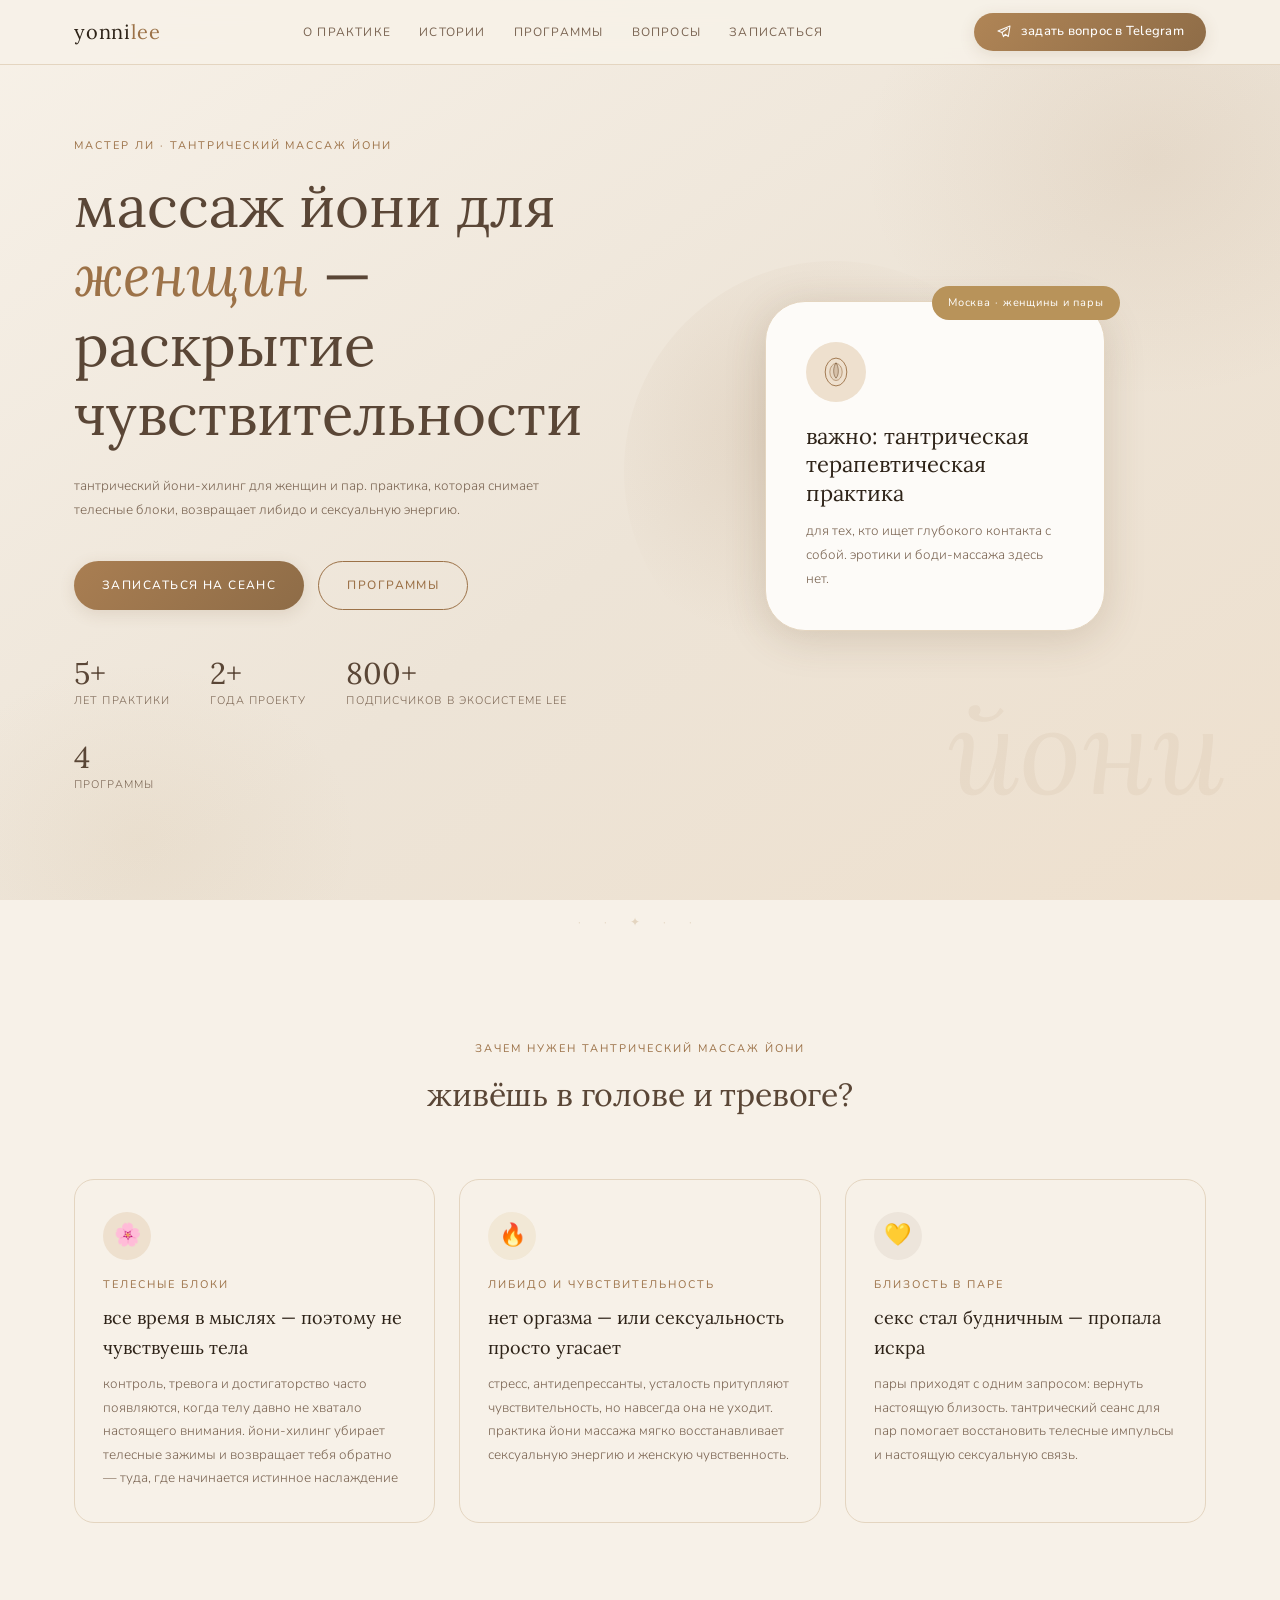
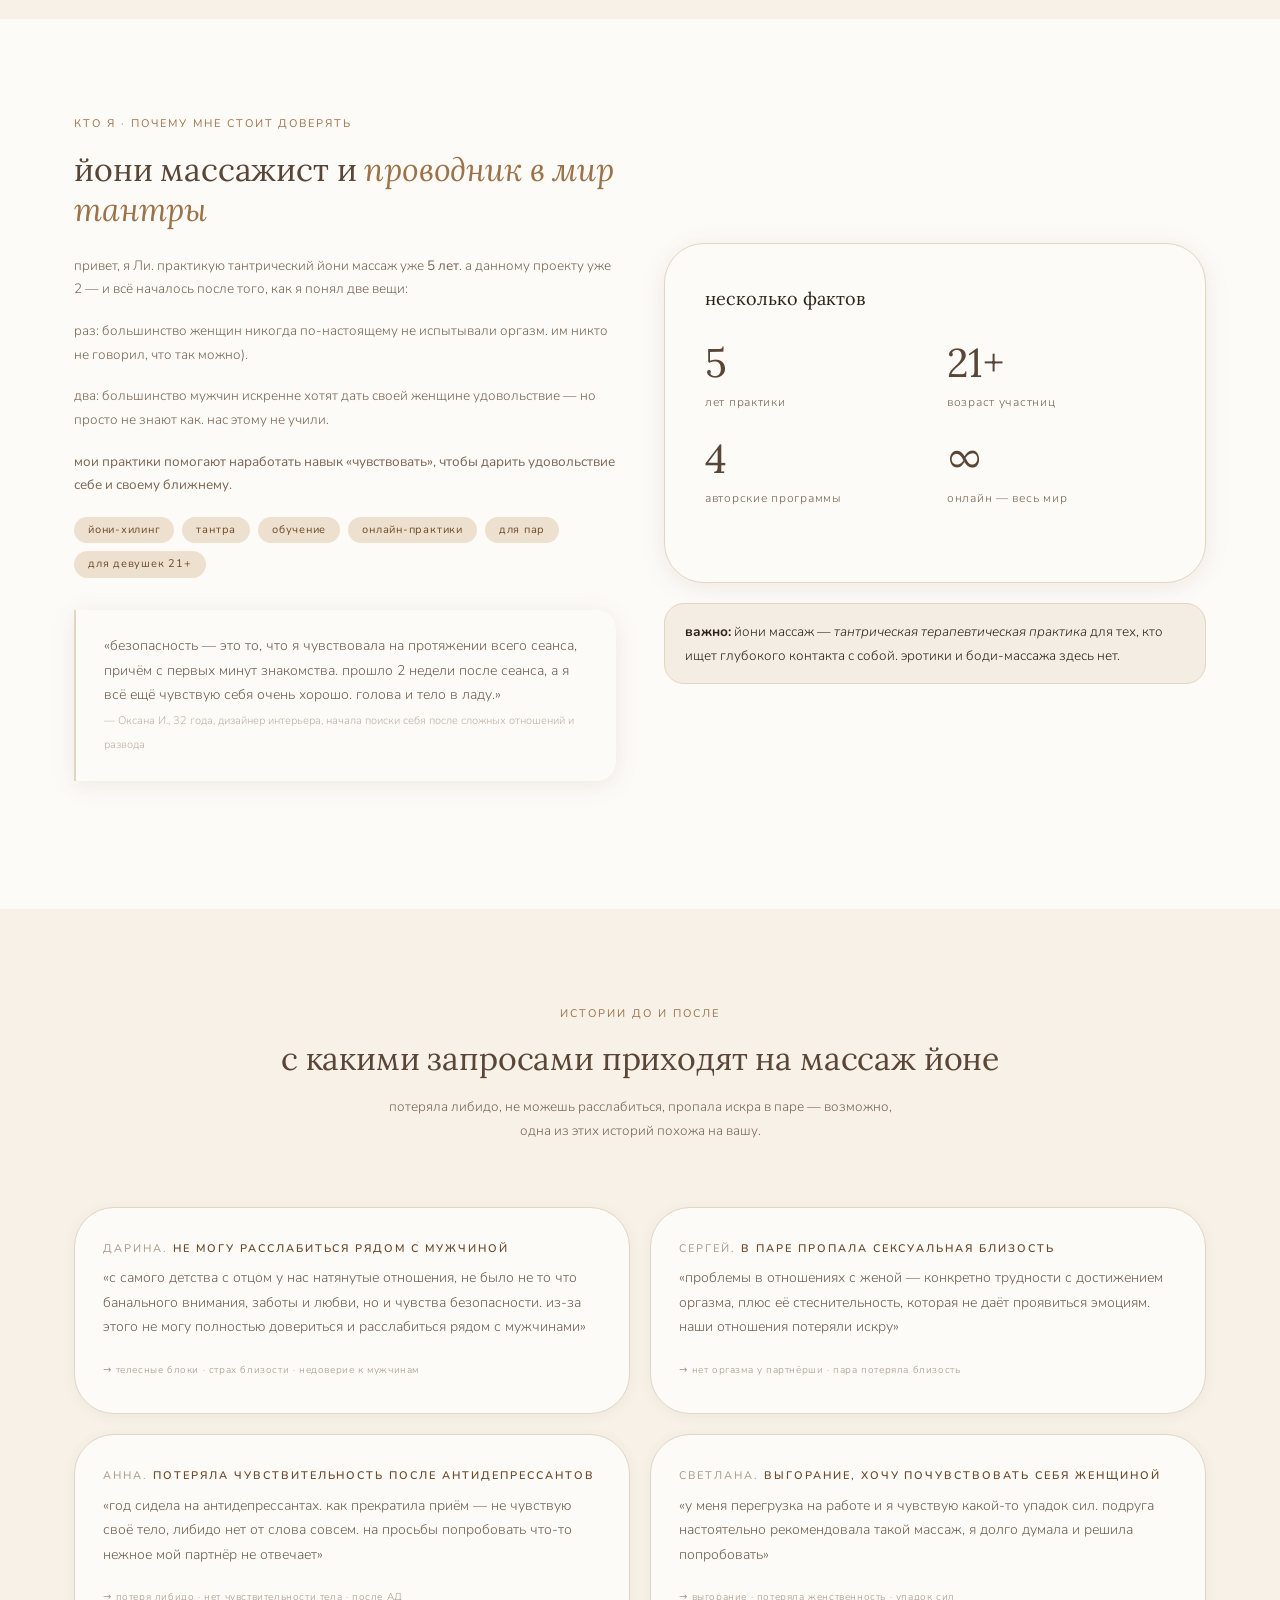
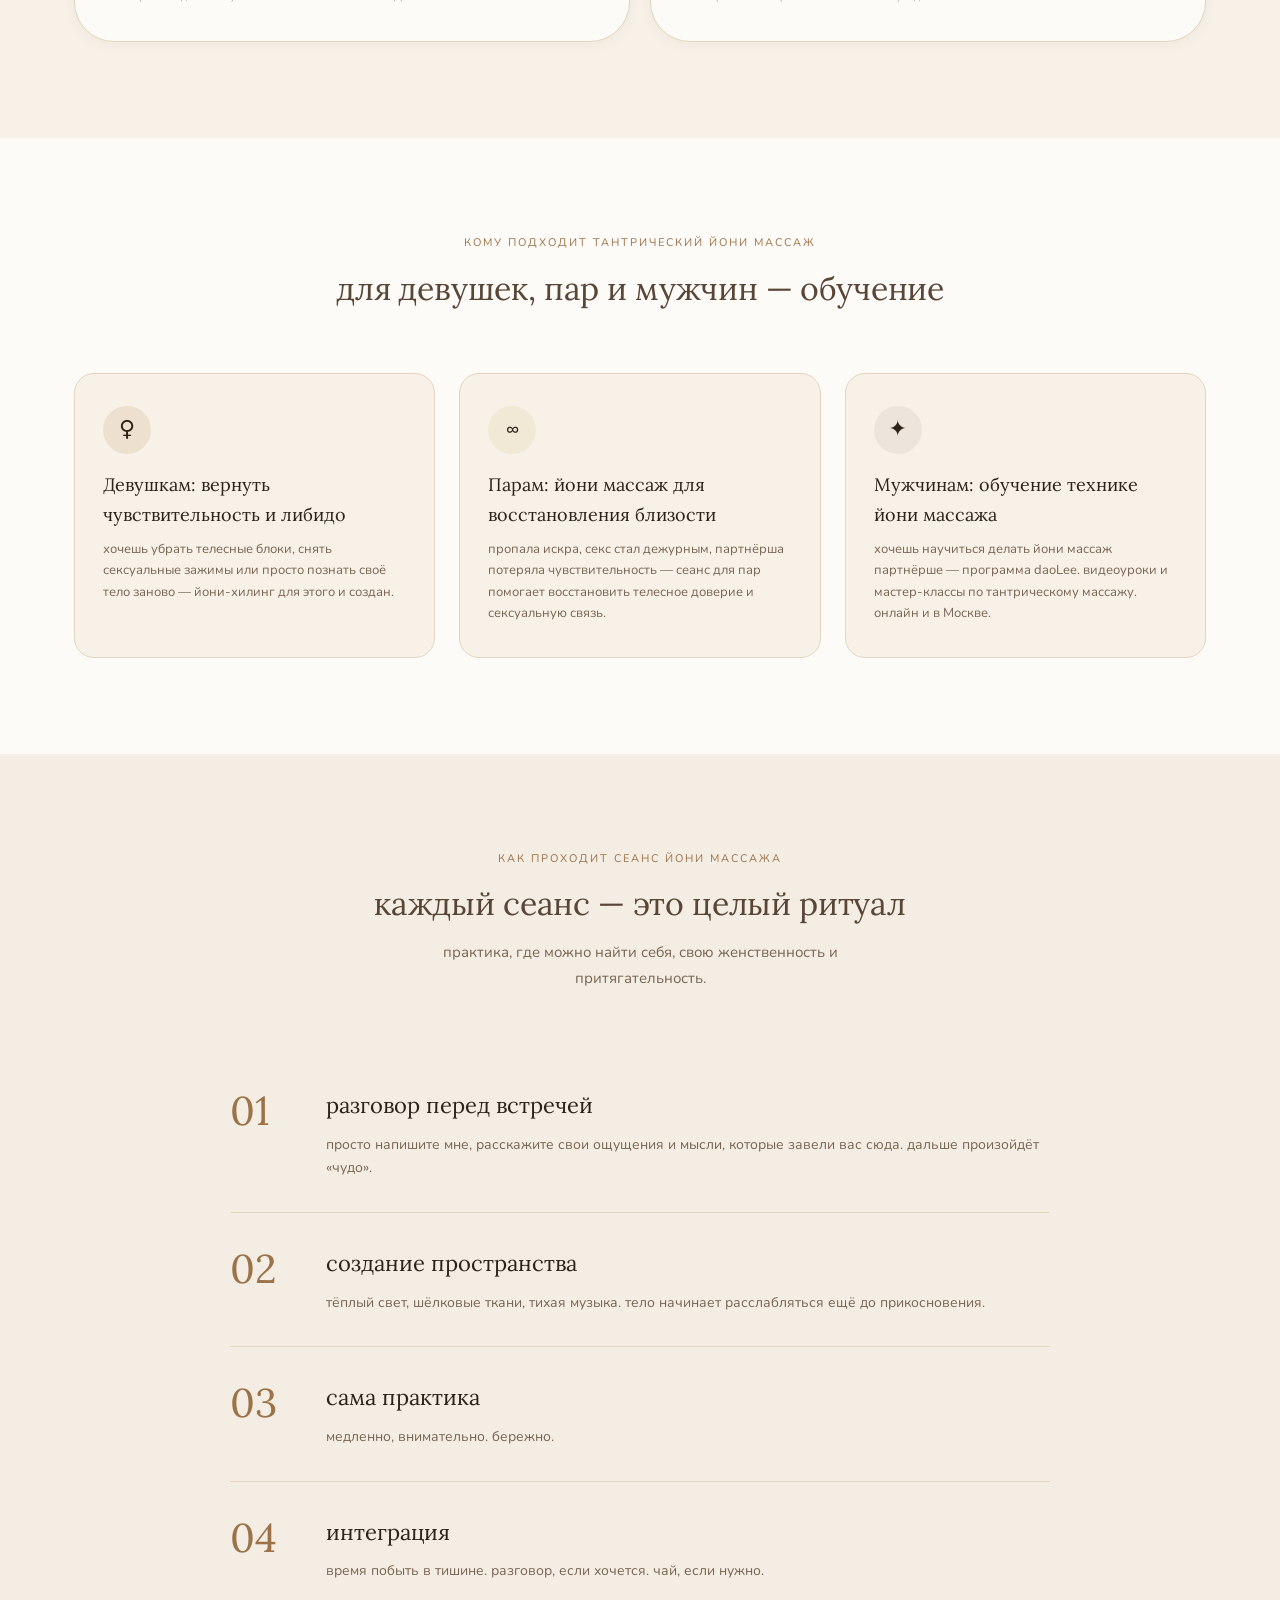
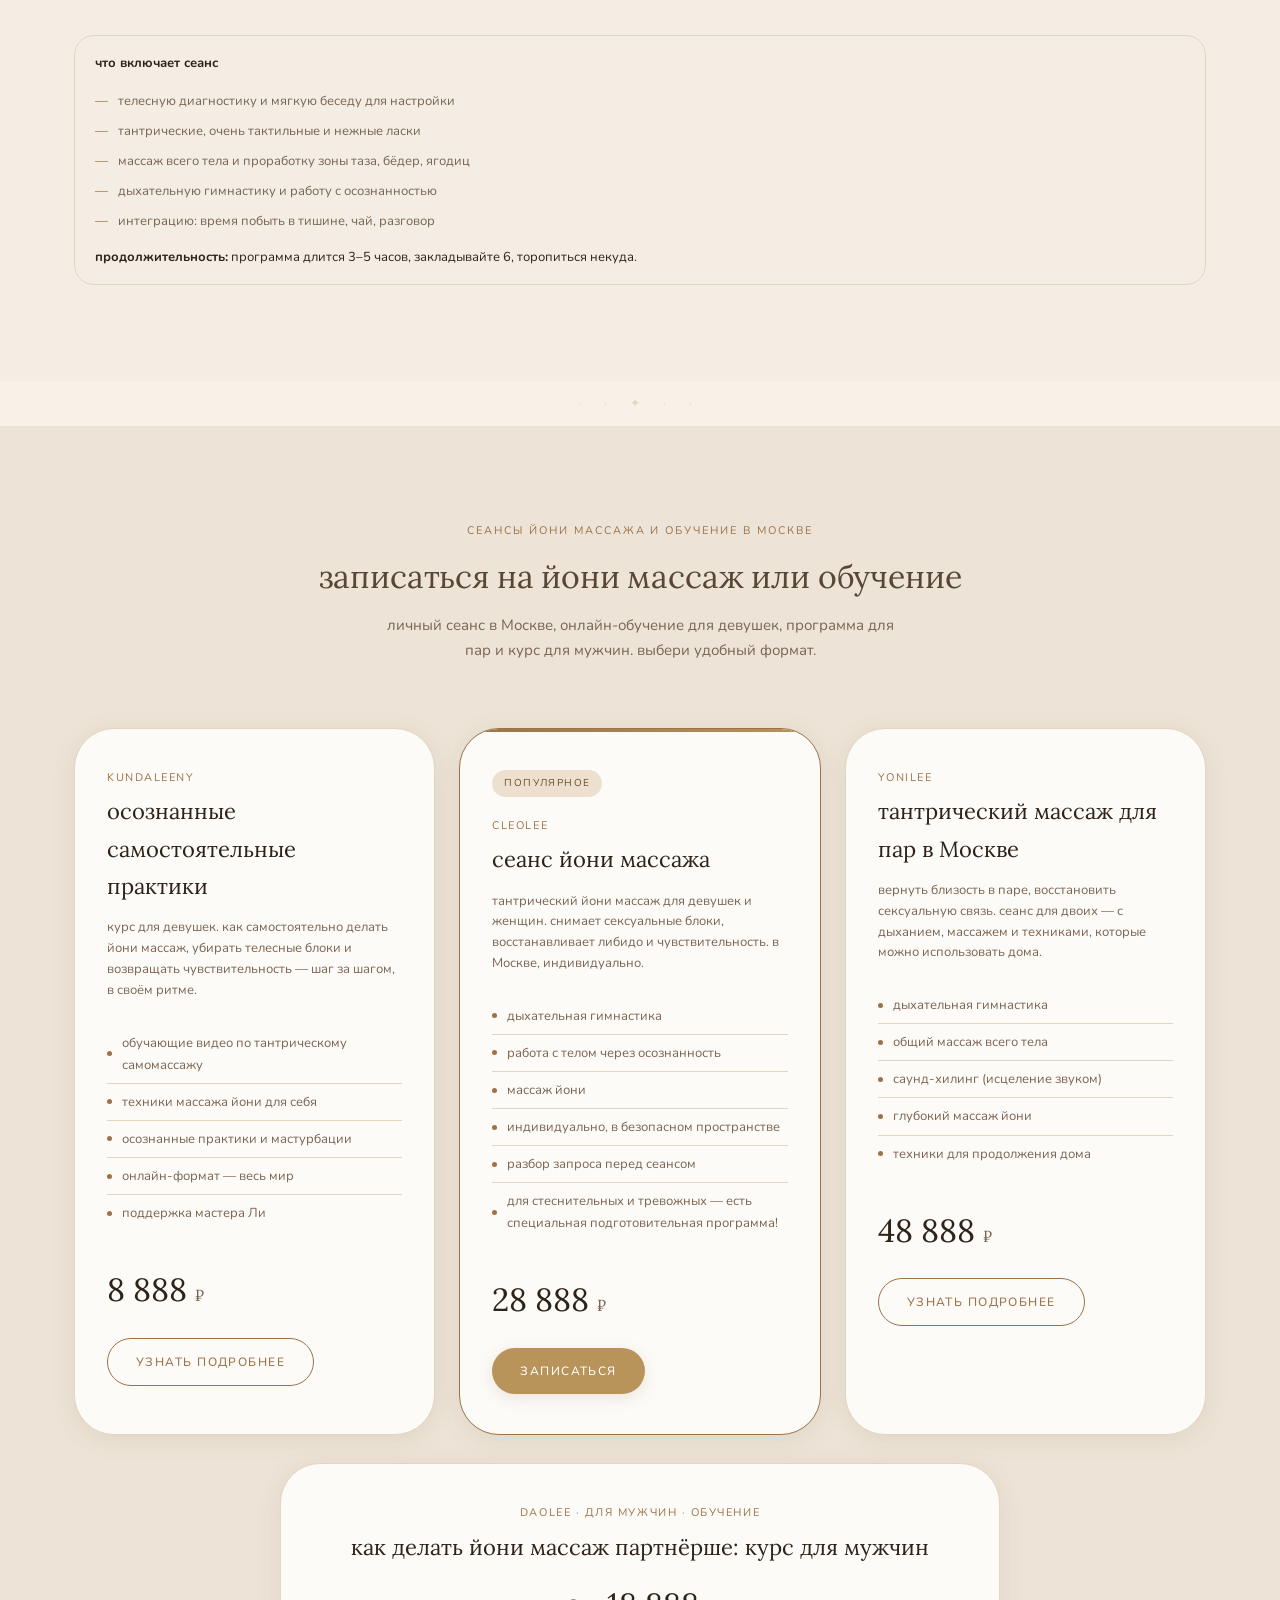
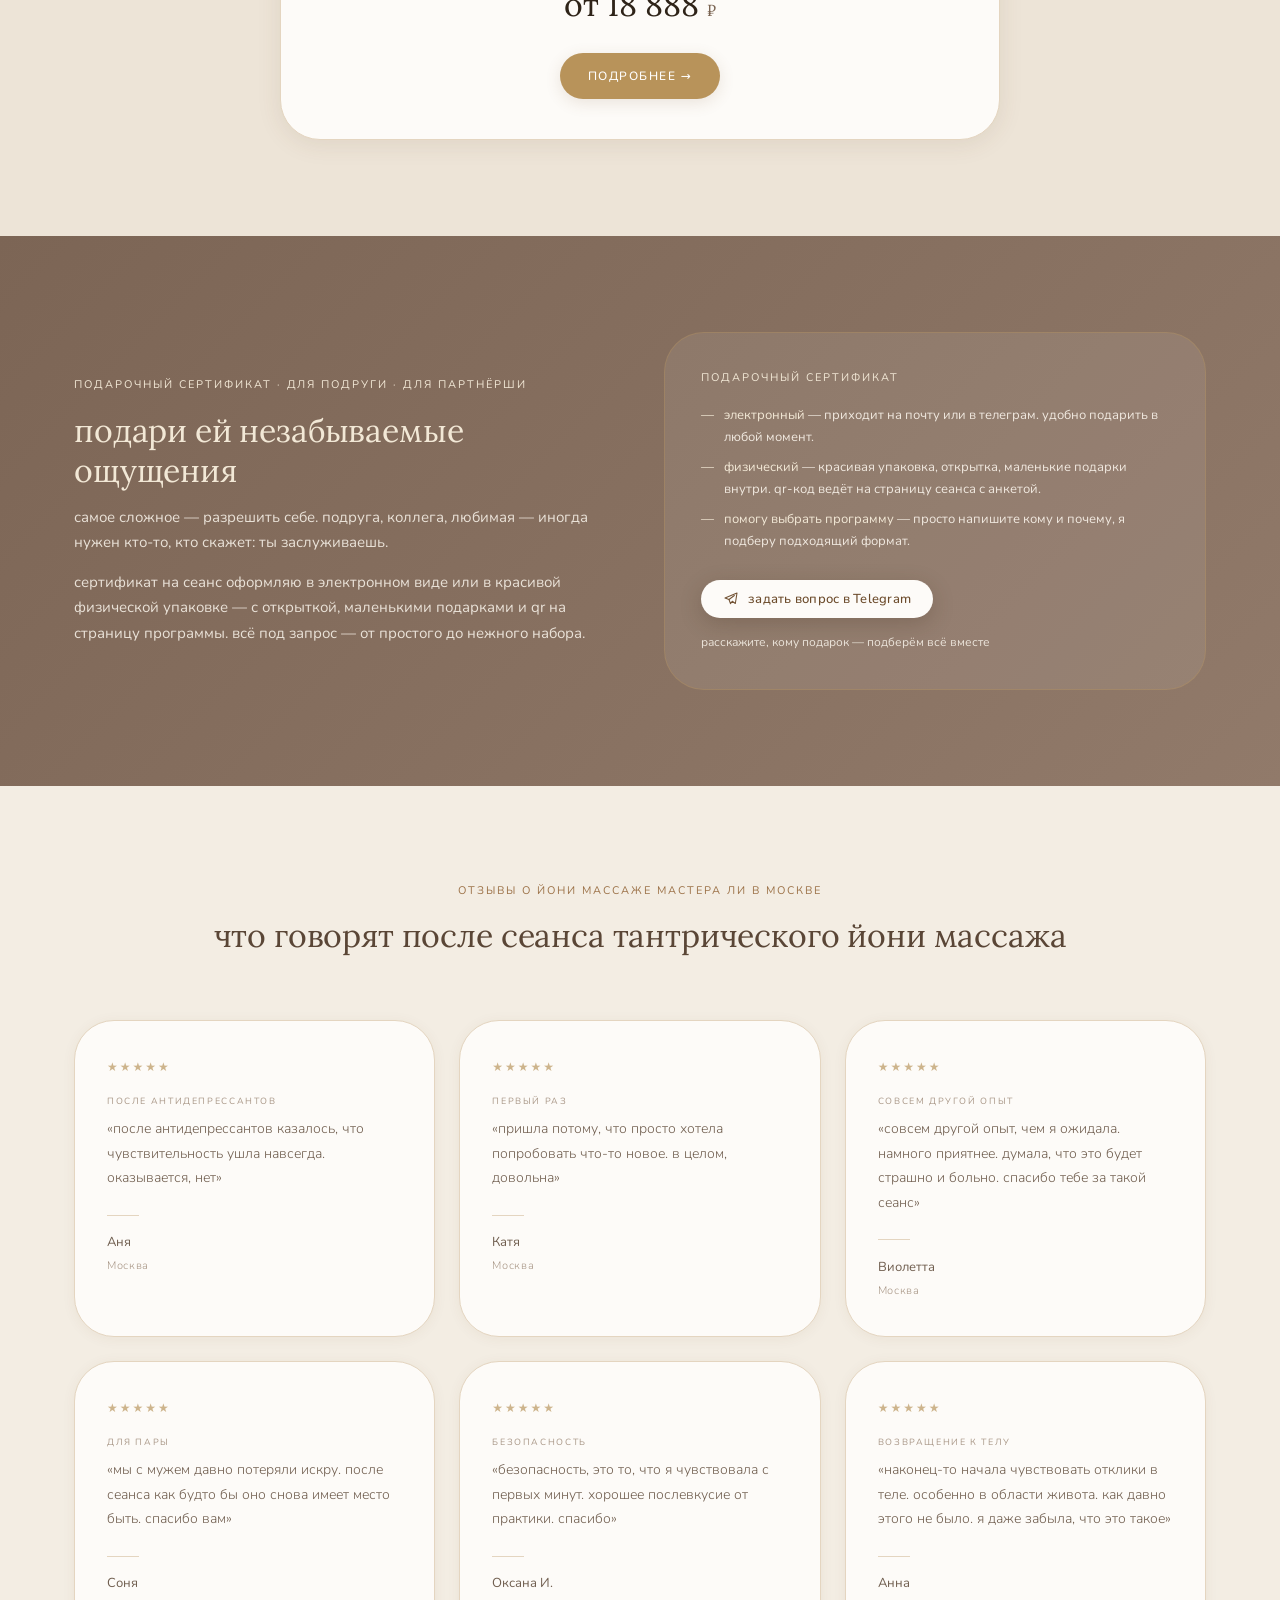
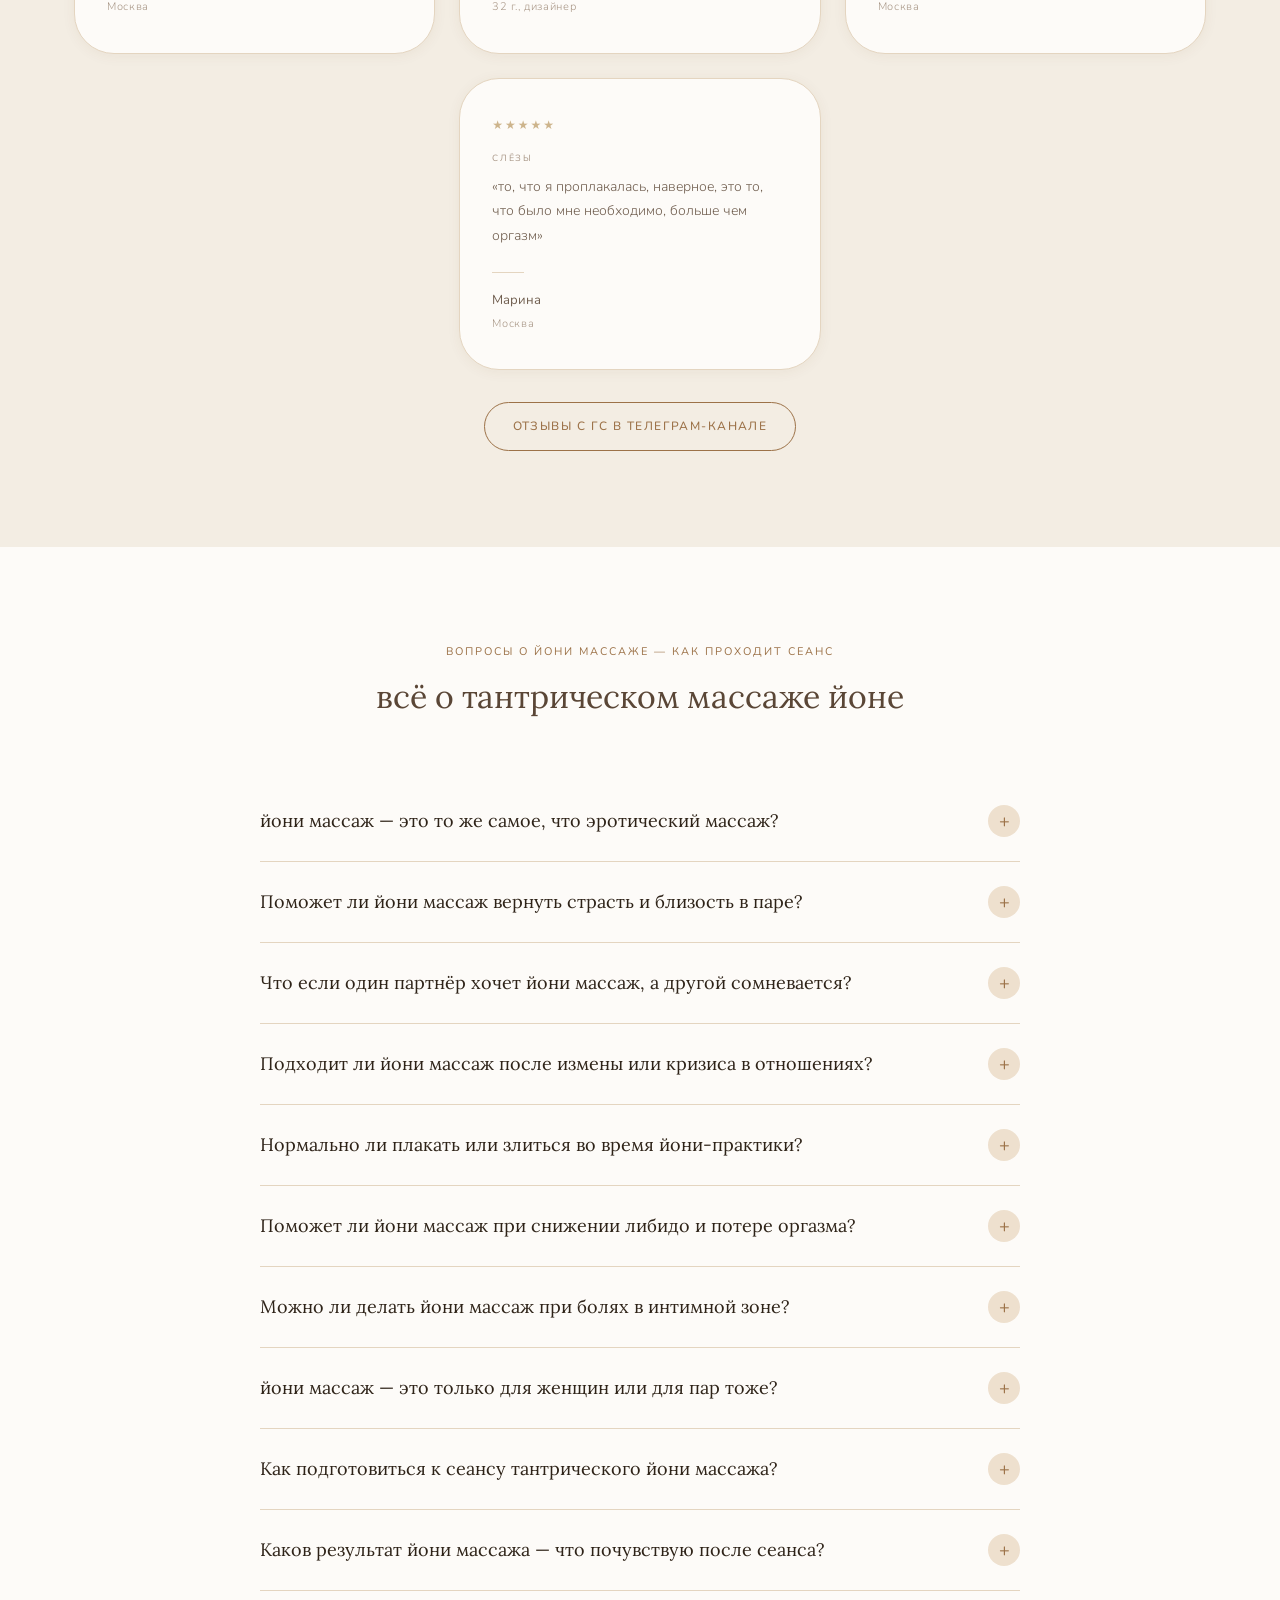
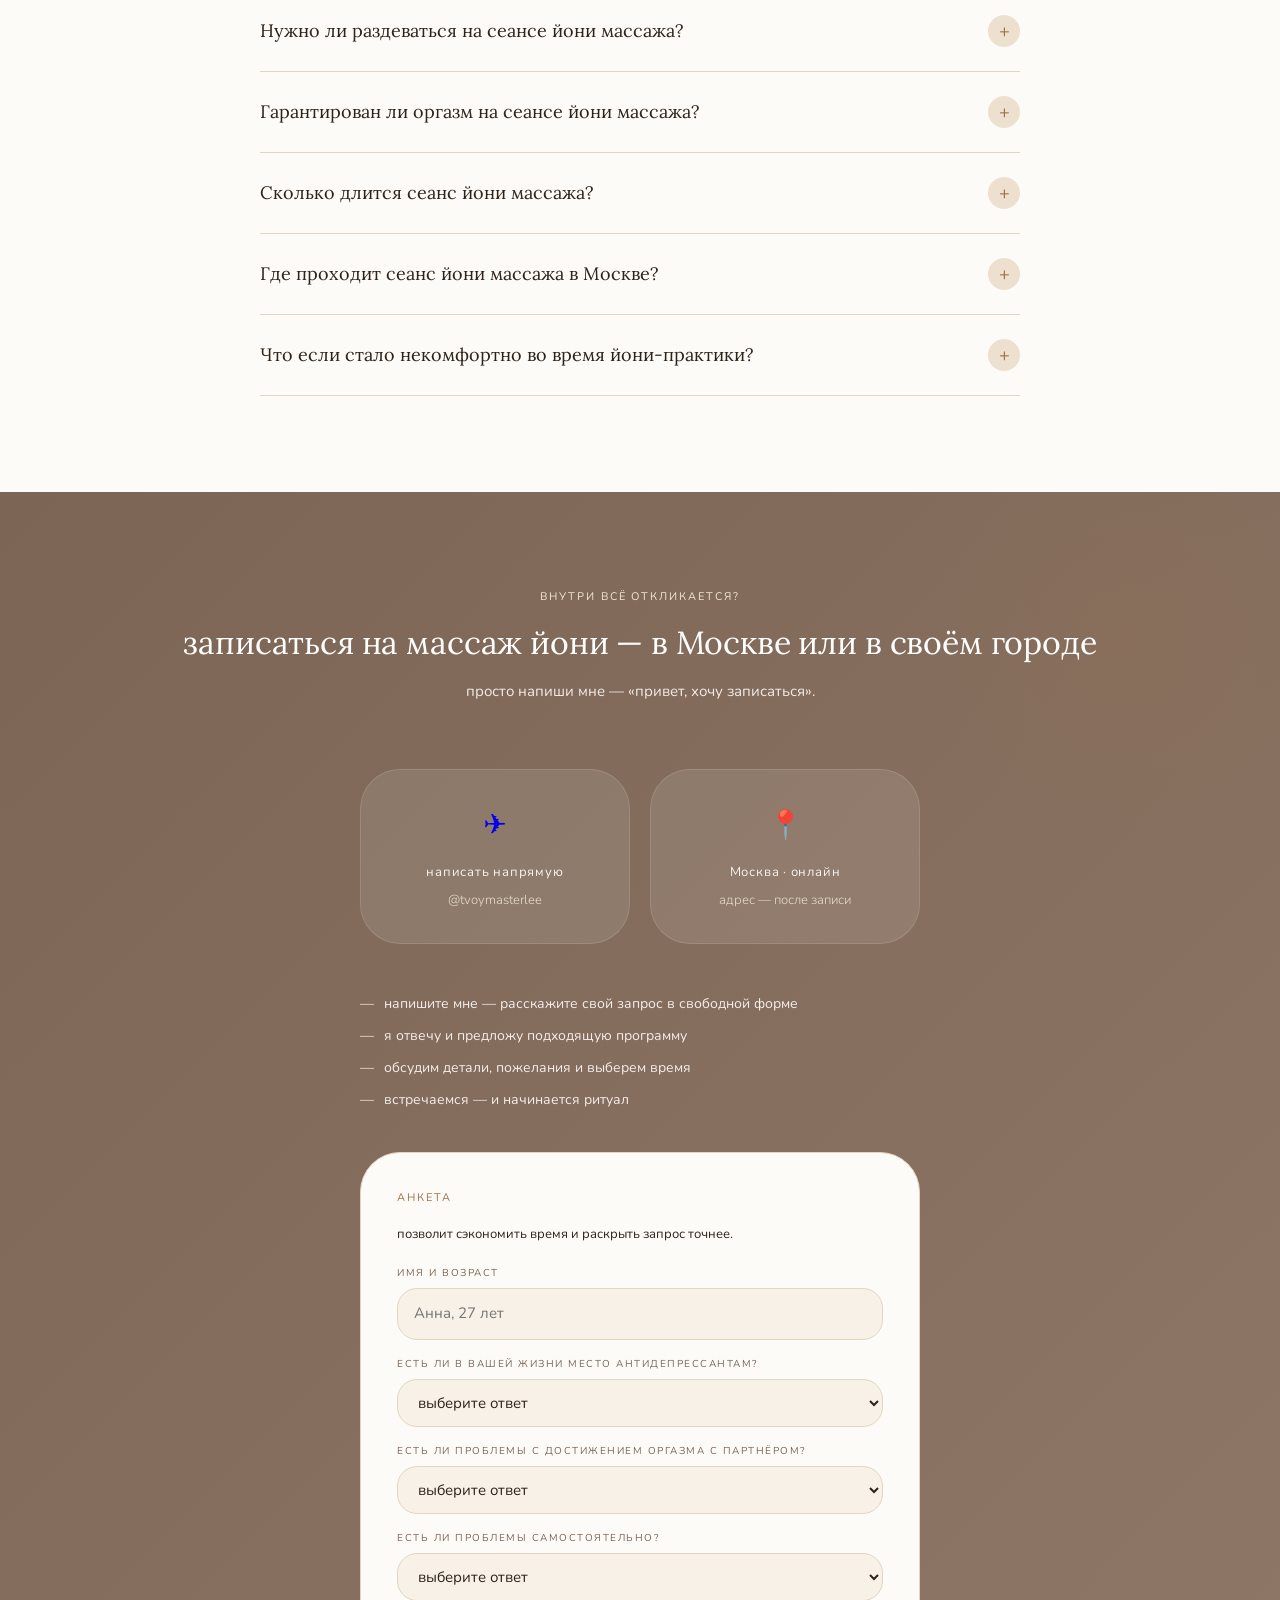
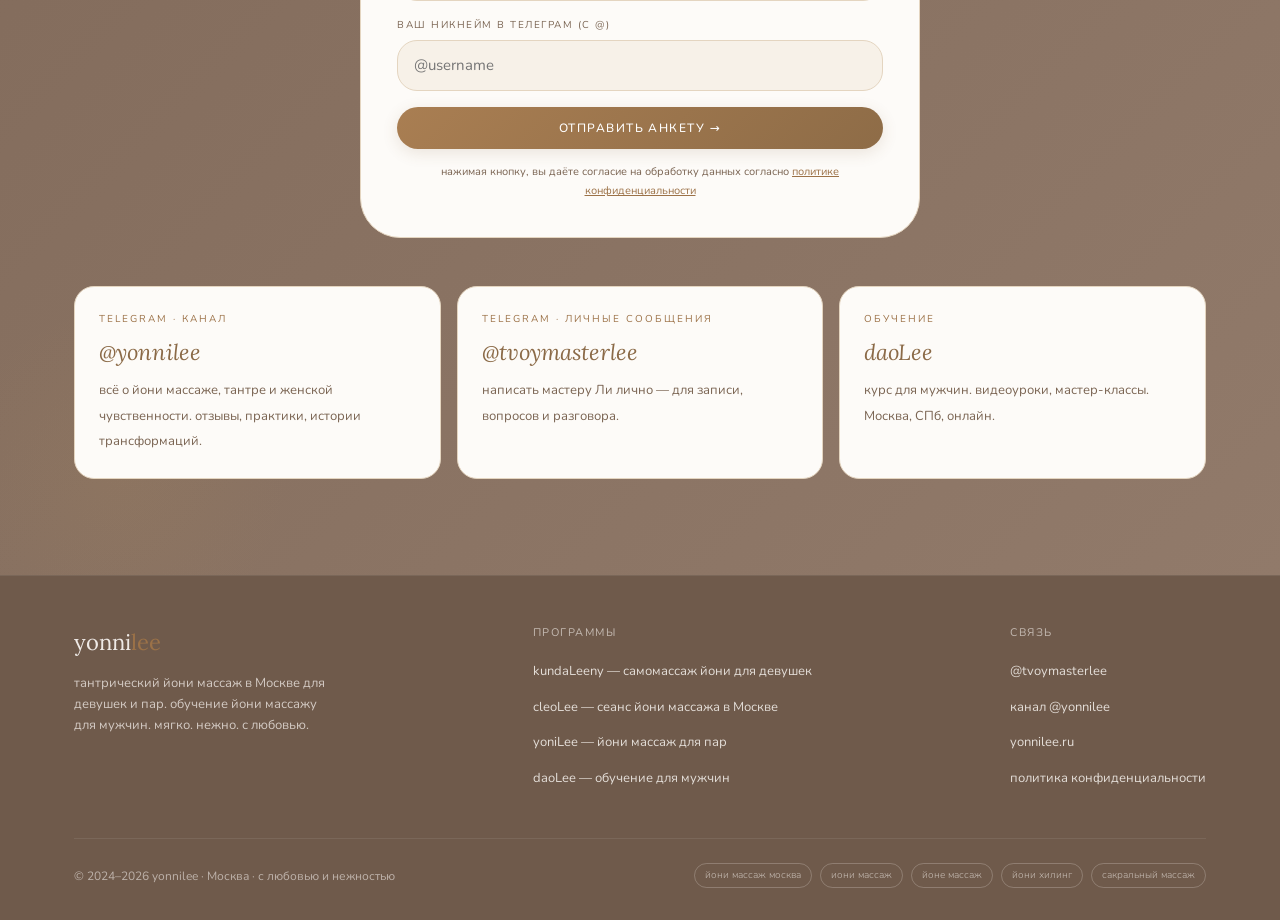
==== commit 2ae190f4: "Update and rename index (11).html to index.html" ====
--- a/index.html
+++ b/index.html
@@ -861,6 +861,10 @@
 #reviews .review-context,#cases .pain-label{color:var(--q-mute)}
 #reviews .review-card,#cases .pain-card{box-shadow:0 2px 14px rgba(100,70,40,.06)}
 @media(min-width:901px){.reviews-grid>.review-card:last-child:nth-child(3n+1){grid-column:2}}
+.fmsg{margin-top:14px;font-size:13px;text-align:center;line-height:1.6;min-height:0}.fmsg.ok{color:#5E7A58}.fmsg.err{color:#A5584E}
+#cases .pain-card .eyebrow b{font-weight:600;color:var(--rose-dk)}
+#cases .pain-quote::before,#cases .pain-quote::after{content:none!important}
+@media(min-width:901px){#cases .pains-grid{grid-template-columns:repeat(2,1fr)}}
 /* hero: мягкий крупный заголовок и ровные отступы */
 .hero-title{font-size:clamp(32px,5.2vw,58px);line-height:1.2;letter-spacing:0;margin-bottom:24px}
 .hero{padding-top:104px;padding-bottom:72px;min-height:100svh}
@@ -891,14 +895,14 @@
 <button class="nav-toggle" id="nav-toggle" aria-label="Меню"><span></span><span></span><span></span></button></div></div></nav>
 <section class="hero"><div class="hero-orb-1"></div><div class="hero-orb-2"></div><div class="hero-ghost">йони</div><div class="container hero-content"><div class="grid-2">
 <div class="reveal"><span class="eyebrow">мастер Ли · тантрический массаж йони</span>
-<h1 class="hero-title">массаж йони для <em>женщин</em> — чтобы вернуть себе право на «чувствовать»</h1>
-<p class="hero-subtitle">тантрический йони-хилинг для женщин и пар. практика, которая снимает телесные блоки, возвращает либидо и сексуальную чувствительность.</p>
+<h1 class="hero-title">массаж йони для <em>женщин</em> — раскрытие чувствительности</h1>
+<p class="hero-subtitle">тантрический йони-хилинг для женщин и пар. практика, которая снимает телесные блоки, возвращает либидо и сексуальную энергию.</p>
 <div class="hero-cta-group"><a href="#anketa" class="btn btn-primary">записаться на сеанс</a><a href="#programs" class="btn btn-outline">программы</a></div>
-<div class="hero-stats"><div><span class="hero-stat-num">5+</span><span class="hero-stat-label">лет практики</span></div><div><span class="hero-stat-num">2+</span><span class="hero-stat-label">года этому проекту</span></div><div><span class="hero-stat-num">800+</span><span class="hero-stat-label">подписчиков в экосистеме Lee</span></div><div><span class="hero-stat-num">4</span><span class="hero-stat-label">программы</span></div></div></div>
+<div class="hero-stats"><div><span class="hero-stat-num">5+</span><span class="hero-stat-label">лет практики</span></div><div><span class="hero-stat-num">2+</span><span class="hero-stat-label">года проекту</span></div><div><span class="hero-stat-num">800+</span><span class="hero-stat-label">подписчиков в экосистеме Lee</span></div><div><span class="hero-stat-num">4</span><span class="hero-stat-label">программы</span></div></div></div>
 <div class="hero-visual reveal reveal-delay-2"><div class="hero-orbs-bg"></div><div class="hero-card"><div class="hero-card-badge">Москва · женщины и пары</div><div class="hero-card-icon"><svg width="34" height="34" viewBox="0 0 44 44" fill="none"><ellipse cx="22" cy="22" rx="14" ry="18" stroke="#9C7248" stroke-width="1.2"/><ellipse cx="22" cy="22" rx="8" ry="11" stroke="#9C7248" stroke-width=".8" fill="rgba(156,114,72,.08)"/><path d="M22 10C26 16 26 26 22 30 18 26 18 16 22 10Z" fill="rgba(156,114,72,.22)" stroke="#6B4A2A" stroke-width=".7"/></svg></div>
 <p class="hero-card-title">важно: тантрическая терапевтическая практика</p><p class="hero-card-desc">для тех, кто ищет глубокого контакта с собой. эротики и боди-массажа здесь нет.</p></div></div></div></div></section>
 <div class="ornament">· · ✦ · ·</div>
-<section class="pains-section section" id="why"><div class="container"><div class="section-header reveal"><span class="eyebrow">зачем нужен тантрический массаж йони</span><h2>потеряла чувствительность? живёшь в голове и тревоге?</h2></div><div class="benefits-grid"><div class="benefit-card reveal"><div class="benefit-icon" style="background:var(--rose-lt)">🌸</div><span class="eyebrow" style="margin-bottom:8px">телесные блоки</span><div class="benefit-title">все время в мыслях — поэтому не чувствуешь тела</div><p>контроль, тревога и достигаторство часто появляются, когда телу давно не хватало настоящего внимания. йони-хилинг убирает телесные зажимы и возвращает тебя обратно — туда, где начинается истинное наслаждение</p></div><div class="benefit-card reveal"><div class="benefit-icon" style="background:var(--gold-lt)">🔥</div><span class="eyebrow" style="margin-bottom:8px">либидо и чувствительность</span><div class="benefit-title">нет оргазма — или сексуальность просто угасает</div><p>стресс, антидепрессанты, усталость притупляют чувствительность, но навсегда она не уходит. практика йони массажа мягко восстанавливает сексуальную энергию и женскую чувственность.</p></div><div class="benefit-card reveal"><div class="benefit-icon" style="background:var(--mauve-lt)">💛</div><span class="eyebrow" style="margin-bottom:8px">близость в паре</span><div class="benefit-title">секс стал будничным — пропала искра</div><p>пары приходят с одним запросом: вернуть настоящую близость. тантрический сеанс для пар помогает восстановить телесные импульсы и настоящую сексуальную связь.</p></div></div></div></section>
+<section class="pains-section section" id="why"><div class="container"><div class="section-header reveal"><span class="eyebrow">зачем нужен тантрический массаж йони</span><h2>живёшь в голове и тревоге?</h2></div><div class="benefits-grid"><div class="benefit-card reveal"><div class="benefit-icon" style="background:var(--rose-lt)">🌸</div><span class="eyebrow" style="margin-bottom:8px">телесные блоки</span><div class="benefit-title">все время в мыслях — поэтому не чувствуешь тела</div><p>контроль, тревога и достигаторство часто появляются, когда телу давно не хватало настоящего внимания. йони-хилинг убирает телесные зажимы и возвращает тебя обратно — туда, где начинается истинное наслаждение</p></div><div class="benefit-card reveal"><div class="benefit-icon" style="background:var(--gold-lt)">🔥</div><span class="eyebrow" style="margin-bottom:8px">либидо и чувствительность</span><div class="benefit-title">нет оргазма — или сексуальность просто угасает</div><p>стресс, антидепрессанты, усталость притупляют чувствительность, но навсегда она не уходит. практика йони массажа мягко восстанавливает сексуальную энергию и женскую чувственность.</p></div><div class="benefit-card reveal"><div class="benefit-icon" style="background:var(--mauve-lt)">💛</div><span class="eyebrow" style="margin-bottom:8px">близость в паре</span><div class="benefit-title">секс стал будничным — пропала искра</div><p>пары приходят с одним запросом: вернуть настоящую близость. тантрический сеанс для пар помогает восстановить телесные импульсы и настоящую сексуальную связь.</p></div></div></div></section>
 <section class="what-section section" id="about"><div class="container"><div class="grid-2"><div class="about-text reveal"><span class="eyebrow">кто я · почему мне стоит доверять</span><h2>йони массажист и <em style="color:var(--rose)">проводник в мир тантры</em></h2>
 <p>привет, я Ли. практикую тантрический йони массаж уже <strong>5 лет</strong>. а данному проекту уже 2 — и всё началось после того, как я понял две вещи:</p>
 <p>раз: большинство женщин никогда по-настоящему не испытывали оргазм. им никто не говорил, что так можно).</p>
@@ -908,12 +912,12 @@
 <div class="about-quote">«безопасность — это то, что я чувствовала на протяжении всего сеанса, причём с первых минут знакомства. прошло 2 недели после сеанса, а я всё ещё чувствую себя очень хорошо. голова и тело в ладу.»<br><small>— Оксана И., 32 года, дизайнер интерьера, начала поиски себя после сложных отношений и развода</small></div></div>
 <div class="reveal reveal-delay-2"><div class="about-right"><div class="about-right-title">несколько фактов</div><div class="stats-grid"><div><span class="stat-num">5</span><span class="stat-label">лет практики</span></div><div><span class="stat-num">21+</span><span class="stat-label">возраст участниц</span></div><div><span class="stat-num">4</span><span class="stat-label">авторские программы</span></div><div><span class="stat-num">∞</span><span class="stat-label">онлайн — весь мир</span></div></div></div>
 <div class="note"><strong>важно:</strong> йони массаж — <em>тантрическая терапевтическая практика</em> для тех, кто ищет глубокого контакта с собой. эротики и боди-массажа здесь нет.</div></div></div></div></section>
-<section class="pains-section section" id="cases"><div class="container"><div class="section-header reveal"><span class="eyebrow">истории до и после</span><h2>с какими запросами приходят на массаж йоне</h2><p>потеряла либидо, не можешь расслабиться, пропала искра в паре — возможно, одна из этих историй похожа на вашу.</p></div><div class="pains-grid"><div class="pain-card reveal"><span class="eyebrow" style="margin-bottom:8px">Дарина — не могу расслабиться рядом с мужчиной</span><p class="pain-quote">«с самого детства с отцом у нас натянутые отношения, не было не то что банального внимания, заботы и любви, но и чувства безопасности. из-за этого не могу полностью довериться и расслабиться рядом с мужчинами»</p><span class="pain-label">→ телесные блоки · страх близости · недоверие к мужчинам</span></div><div class="pain-card reveal"><span class="eyebrow" style="margin-bottom:8px">Сергей — в паре пропала сексуальная близость</span><p class="pain-quote">«проблемы в отношениях с женой — конкретно трудности с достижением оргазма, плюс её стеснительность, которая не даёт проявиться эмоциям. наши отношения потеряли искру»</p><span class="pain-label">→ нет оргазма у партнёрши · пара потеряла близость</span></div><div class="pain-card reveal"><span class="eyebrow" style="margin-bottom:8px">Анна — потеряла чувствительность после антидепрессантов</span><p class="pain-quote">«год сидела на антидепрессантах. как прекратила приём — не чувствую своё тело, либидо нет от слова совсем. на просьбы попробовать что-то нежное мой партнёр не отвечает»</p><span class="pain-label">→ потеря либидо · нет чувствительности тела · после АД</span></div><div class="pain-card reveal"><span class="eyebrow" style="margin-bottom:8px">Светлана — выгорание, хочу почувствовать себя женщиной</span><p class="pain-quote">«у меня перегрузка на работе и я чувствую какой-то упадок сил. подруга настоятельно рекомендовала такой массаж, я долго думала и решила попробовать»</p><span class="pain-label">→ выгорание · потеряла женственность · упадок сил</span></div></div></div></section>
+<section class="pains-section section" id="cases"><div class="container"><div class="section-header reveal"><span class="eyebrow">истории до и после</span><h2>с какими запросами приходят на массаж йоне</h2><p>потеряла либидо, не можешь расслабиться, пропала искра в паре — возможно, одна из этих историй похожа на вашу.</p></div><div class="pains-grid"><div class="pain-card reveal"><span class="eyebrow" style="margin-bottom:8px">Дарина. <b>не могу расслабиться рядом с мужчиной</b></span><p class="pain-quote">«с самого детства с отцом у нас натянутые отношения, не было не то что банального внимания, заботы и любви, но и чувства безопасности. из-за этого не могу полностью довериться и расслабиться рядом с мужчинами»</p><span class="pain-label">→ телесные блоки · страх близости · недоверие к мужчинам</span></div><div class="pain-card reveal"><span class="eyebrow" style="margin-bottom:8px">Сергей. <b>в паре пропала сексуальная близость</b></span><p class="pain-quote">«проблемы в отношениях с женой — конкретно трудности с достижением оргазма, плюс её стеснительность, которая не даёт проявиться эмоциям. наши отношения потеряли искру»</p><span class="pain-label">→ нет оргазма у партнёрши · пара потеряла близость</span></div><div class="pain-card reveal"><span class="eyebrow" style="margin-bottom:8px">Анна. <b>потеряла чувствительность после антидепрессантов</b></span><p class="pain-quote">«год сидела на антидепрессантах. как прекратила приём — не чувствую своё тело, либидо нет от слова совсем. на просьбы попробовать что-то нежное мой партнёр не отвечает»</p><span class="pain-label">→ потеря либидо · нет чувствительности тела · после АД</span></div><div class="pain-card reveal"><span class="eyebrow" style="margin-bottom:8px">Светлана. <b>выгорание, хочу почувствовать себя женщиной</b></span><p class="pain-quote">«у меня перегрузка на работе и я чувствую какой-то упадок сил. подруга настоятельно рекомендовала такой массаж, я долго думала и решила попробовать»</p><span class="pain-label">→ выгорание · потеряла женственность · упадок сил</span></div></div></div></section>
 <section class="benefits-section section" id="forwhom"><div class="container"><div class="section-header reveal"><span class="eyebrow">кому подходит тантрический йони массаж</span><h2>для девушек, пар и мужчин — обучение</h2></div><div class="benefits-grid"><div class="benefit-card reveal"><div class="benefit-icon" style="background:var(--rose-lt)">♀</div><div class="benefit-title">Девушкам: вернуть чувствительность и либидо</div><p>хочешь убрать телесные блоки, снять сексуальные зажимы или просто познать своё тело заново — йони-хилинг для этого и создан.</p></div><div class="benefit-card reveal"><div class="benefit-icon" style="background:var(--gold-lt)">∞</div><div class="benefit-title">Парам: йони массаж для восстановления близости</div><p>пропала искра, секс стал дежурным, партнёрша потеряла чувствительность — сеанс для пар помогает восстановить телесное доверие и сексуальную связь.</p></div><div class="benefit-card reveal"><div class="benefit-icon" style="background:var(--mauve-lt)">✦</div><div class="benefit-title">Мужчинам: обучение технике йони массажа</div><p>хочешь научиться делать йони массаж партнёрше — программа daoLee. видеоуроки и мастер-классы по тантрическому массажу. онлайн и в Москве.</p></div></div></div></section>
 <section class="how-section section" id="how"><div class="container"><div class="section-header reveal"><span class="eyebrow">как проходит сеанс йони массажа</span><h2>каждый сеанс — это целый ритуал</h2><p>практика, где можно найти себя, свою женственность и притягательность.</p></div><div class="steps"><div class="step reveal"><div class="step-num">01</div><div><div class="step-title">разговор перед встречей</div><p>просто напишите мне, расскажите свои ощущения и мысли, которые завели вас сюда. дальше произойдёт «чудо».</p></div></div><div class="step reveal"><div class="step-num">02</div><div><div class="step-title">создание пространства</div><p>тёплый свет, шёлковые ткани, тихая музыка. тело начинает расслабляться ещё до прикосновения.</p></div></div><div class="step reveal"><div class="step-num">03</div><div><div class="step-title">сама практика</div><p>медленно, внимательно. бережно.</p></div></div><div class="step reveal"><div class="step-num">04</div><div><div class="step-title">интеграция</div><p>время побыть в тишине. разговор, если хочется. чай, если нужно.</p></div></div></div>
 <div class="note reveal"><strong>что включает сеанс</strong><ul class="lst"><li>телесную диагностику и мягкую беседу для настройки</li><li>тантрические, очень тактильные и нежные ласки</li><li>массаж всего тела и проработку зоны таза, бёдер, ягодиц</li><li>дыхательную гимнастику и работу с осознанностью</li><li>интеграцию: время побыть в тишине, чай, разговор</li></ul><p style="margin-top:14px"><strong>продолжительность:</strong> программа длится 3–5 часов, закладывайте 6, торопиться некуда.</p></div></div></section>
 <div class="ornament">· · ✦ · ·</div>
-<section class="programs-section section" id="programs"><div class="container"><div class="section-header reveal"><span class="eyebrow">сеансы йони массажа и обучение в Москве</span><h2>записаться на йони массаж или обучение</h2><p>личный сеанс в Москве, онлайн-обучение для девушек, программа для пар и курс для мужчин. выбери удобный формат.</p></div><div class="program-cards"><div class="program-card  reveal"><span class="program-name-tag">kundaLeeny</span><div class="program-title">как делать йони массаж себе: онлайн-обучение</div><p class="program-desc">курс для девушек. как самостоятельно делать йони массаж, убирать телесные блоки и возвращать чувствительность — шаг за шагом, в своём ритме.</p><ul class="program-features"><li>обучающие видео по тантрическому самомассажу</li><li>техники массажа йони для себя</li><li>осознанные практики и мастурбации</li><li>онлайн-формат — весь мир</li><li>поддержка мастера Ли</li></ul><div class="program-price">8 888 <span>₽</span></div><a href="https://t.me/+Dh_7FHOd_XM1M2My" target="_blank" rel="noopener" class="btn btn-outline">узнать подробнее</a></div><div class="program-card featured reveal"><div class="featured-badge">популярное</div><span class="program-name-tag">cleoLee</span><div class="program-title">личный сеанс йони массажа в Москве</div><p class="program-desc">тантрический йони массаж для девушек и женщин. снимает сексуальные блоки, восстанавливает либидо и чувствительность. в Москве, индивидуально.</p><ul class="program-features"><li>дыхательная гимнастика</li><li>работа с телом через осознанность</li><li>массаж йони</li><li>индивидуально, в безопасном пространстве</li><li>разбор запроса перед сеансом</li><li>для стеснительных и тревожных — есть специальная подготовительная программа!</li></ul><div class="program-price">28 888 <span>₽</span></div><a href="#anketa" class="btn btn-gold">записаться</a></div><div class="program-card  reveal"><span class="program-name-tag">yoniLee</span><div class="program-title">тантрический массаж для пар в Москве</div><p class="program-desc">вернуть близость в паре, восстановить сексуальную связь. сеанс для двоих — с дыханием, массажем и техниками, которые можно использовать дома.</p><ul class="program-features"><li>дыхательная гимнастика</li><li>общий массаж всего тела</li><li>саунд-хилинг (исцеление звуком)</li><li>глубокий массаж йони</li><li>техники для продолжения дома</li></ul><div class="program-price">48 888 <span>₽</span></div><a href="https://t.me/m/gI7bI515MWZi" target="_blank" rel="noopener" class="btn btn-outline">узнать подробнее</a></div></div><div style="text-align:center;margin-top:28px" class="reveal"><div class="program-card" style="max-width:720px;margin:0 auto"><span class="program-name-tag">daoLee · для мужчин · обучение</span><div class="program-title">как делать йони массаж партнёрше: курс для мужчин</div><div class="program-price">от 18 888 <span>₽</span></div><a href="https://yonnilee.ru/obuchenie_yoni.html" target="_blank" rel="noopener" class="btn btn-gold">подробнее →</a></div></div></div></section>
+<section class="programs-section section" id="programs"><div class="container"><div class="section-header reveal"><span class="eyebrow">сеансы йони массажа и обучение в Москве</span><h2>записаться на йони массаж или обучение</h2><p>личный сеанс в Москве, онлайн-обучение для девушек, программа для пар и курс для мужчин. выбери удобный формат.</p></div><div class="program-cards"><div class="program-card  reveal"><span class="program-name-tag">kundaLeeny</span><div class="program-title">осознанные самостоятельные практики</div><p class="program-desc">курс для девушек. как самостоятельно делать йони массаж, убирать телесные блоки и возвращать чувствительность — шаг за шагом, в своём ритме.</p><ul class="program-features"><li>обучающие видео по тантрическому самомассажу</li><li>техники массажа йони для себя</li><li>осознанные практики и мастурбации</li><li>онлайн-формат — весь мир</li><li>поддержка мастера Ли</li></ul><div class="program-price">8 888 <span>₽</span></div><a href="https://t.me/+Dh_7FHOd_XM1M2My" target="_blank" rel="noopener" class="btn btn-outline">узнать подробнее</a></div><div class="program-card featured reveal"><div class="featured-badge">популярное</div><span class="program-name-tag">cleoLee</span><div class="program-title">сеанс йони массажа</div><p class="program-desc">тантрический йони массаж для девушек и женщин. снимает сексуальные блоки, восстанавливает либидо и чувствительность. в Москве, индивидуально.</p><ul class="program-features"><li>дыхательная гимнастика</li><li>работа с телом через осознанность</li><li>массаж йони</li><li>индивидуально, в безопасном пространстве</li><li>разбор запроса перед сеансом</li><li>для стеснительных и тревожных — есть специальная подготовительная программа!</li></ul><div class="program-price">28 888 <span>₽</span></div><a href="#anketa" class="btn btn-gold">записаться</a></div><div class="program-card  reveal"><span class="program-name-tag">yoniLee</span><div class="program-title">тантрический массаж для пар в Москве</div><p class="program-desc">вернуть близость в паре, восстановить сексуальную связь. сеанс для двоих — с дыханием, массажем и техниками, которые можно использовать дома.</p><ul class="program-features"><li>дыхательная гимнастика</li><li>общий массаж всего тела</li><li>саунд-хилинг (исцеление звуком)</li><li>глубокий массаж йони</li><li>техники для продолжения дома</li></ul><div class="program-price">48 888 <span>₽</span></div><a href="https://t.me/m/gI7bI515MWZi" target="_blank" rel="noopener" class="btn btn-outline">узнать подробнее</a></div></div><div style="text-align:center;margin-top:28px" class="reveal"><div class="program-card" style="max-width:720px;margin:0 auto"><span class="program-name-tag">daoLee · для мужчин · обучение</span><div class="program-title">как делать йони массаж партнёрше: курс для мужчин</div><div class="program-price">от 18 888 <span>₽</span></div><a href="https://yonnilee.ru/obuchenie_yoni.html" target="_blank" rel="noopener" class="btn btn-gold">подробнее →</a></div></div></div></section>
 <section class="cert section" id="certificate"><div class="container"><div class="grid-2"><div class="reveal"><span class="eyebrow">подарочный сертификат · для подруги · для партнёрши</span><h2>подари ей незабываемые ощущения</h2><p>самое сложное — разрешить себе. подруга, коллега, любимая — иногда нужен кто-то, кто скажет: ты заслуживаешь.</p><p>сертификат на сеанс оформляю в электронном виде или в красивой физической упаковке — с открыткой, маленькими подарками и qr на страницу программы. всё под запрос — от простого до нежного набора.</p></div>
 <div class="cert-box reveal reveal-delay-2"><span class="eyebrow">подарочный сертификат</span><ul class="lst"><li><span><strong>электронный</strong> — приходит на почту или в телеграм. удобно подарить в любой момент.</span></li><li><span><strong>физический</strong> — красивая упаковка, открытка, маленькие подарки внутри. qr-код ведёт на страницу сеанса с анкетой.</span></li><li><span><strong>помогу выбрать программу</strong> — просто напишите кому и почему, я подберу подходящий формат.</span></li></ul><p class="cert-cta"><a href="https://t.me/tvoymasterlee" target="_blank" rel="noopener" class="btn btn-tg btn-tg-light"><svg width="16" height="16" viewBox="0 0 24 24" fill="none" aria-hidden="true"><path d="M21 3 3 10.5l6 2.2L11.2 19l2.7-3.6 4.6 3.4L21 3Z" stroke="currentColor" stroke-width="1.6" stroke-linejoin="round"/><path d="m9 12.7 8-6" stroke="currentColor" stroke-width="1.6" stroke-linecap="round"/></svg><span>задать вопрос в Telegram</span></a></p><p style="font-size:12px">расскажите, кому подарок — подберём всё вместе</p></div></div></div></section>
 <section class="reviews-section section" id="reviews"><div class="container"><div class="section-header reveal"><span class="eyebrow">отзывы о йони массаже мастера Ли в Москве</span><h2>что говорят после сеанса тантрического йони массажа</h2></div><div class="reviews-grid"><div class="review-card reveal"><div class="review-stars">★★★★★</div><span class="eyebrow" style="font-size:9px;margin-bottom:8px">после антидепрессантов</span><p class="review-text">«после антидепрессантов казалось, что чувствительность ушла навсегда. оказывается, нет»</p><div class="review-divider"></div><div class="review-name">Аня</div><div class="review-context">Москва</div></div><div class="review-card reveal"><div class="review-stars">★★★★★</div><span class="eyebrow" style="font-size:9px;margin-bottom:8px">первый раз</span><p class="review-text">«пришла потому, что просто хотела попробовать что-то новое. в целом, довольна»</p><div class="review-divider"></div><div class="review-name">Катя</div><div class="review-context">Москва</div></div><div class="review-card reveal"><div class="review-stars">★★★★★</div><span class="eyebrow" style="font-size:9px;margin-bottom:8px">совсем другой опыт</span><p class="review-text">«совсем другой опыт, чем я ожидала. намного приятнее. думала, что это будет страшно и больно. спасибо тебе за такой сеанс»</p><div class="review-divider"></div><div class="review-name">Виолетта</div><div class="review-context">Москва</div></div><div class="review-card reveal"><div class="review-stars">★★★★★</div><span class="eyebrow" style="font-size:9px;margin-bottom:8px">для пары</span><p class="review-text">«мы с мужем давно потеряли искру. после сеанса как будто бы оно снова имеет место быть. спасибо вам»</p><div class="review-divider"></div><div class="review-name">Соня</div><div class="review-context">Москва</div></div><div class="review-card reveal"><div class="review-stars">★★★★★</div><span class="eyebrow" style="font-size:9px;margin-bottom:8px">безопасность</span><p class="review-text">«безопасность, это то, что я чувствовала с первых минут. хорошее послевкусие от практики. спасибо»</p><div class="review-divider"></div><div class="review-name">Оксана И.</div><div class="review-context">32 г., дизайнер</div></div><div class="review-card reveal"><div class="review-stars">★★★★★</div><span class="eyebrow" style="font-size:9px;margin-bottom:8px">возвращение к телу</span><p class="review-text">«наконец-то начала чувствовать отклики в теле. особенно в области живота. как давно этого не было. я даже забыла, что это такое»</p><div class="review-divider"></div><div class="review-name">Анна</div><div class="review-context">Москва</div></div><div class="review-card reveal"><div class="review-stars">★★★★★</div><span class="eyebrow" style="font-size:9px;margin-bottom:8px">слёзы</span><p class="review-text">«то, что я проплакалась, наверное, это то, что было мне необходимо, больше чем оргазм»</p><div class="review-divider"></div><div class="review-name">Марина</div><div class="review-context">Москва</div></div></div><p style="text-align:center;margin-top:32px"><a href="https://t.me/yonnilee" target="_blank" rel="noopener" class="btn btn-outline">отзывы с гс в телеграм-канале</a></p></div></section>
@@ -927,7 +931,7 @@
 <div class="fg"><label>есть ли проблемы с достижением оргазма с партнёром?</label><select><option value="">выберите ответ</option><option>нет, всё хорошо</option><option>иногда бывает</option><option>да, есть такое</option><option>не хочу отвечать</option></select></div>
 <div class="fg"><label>есть ли проблемы самостоятельно?</label><select><option value="">выберите ответ</option><option>нет</option><option>иногда</option><option>да</option><option>не хочу отвечать</option></select></div>
 <div class="fg"><label>ваш никнейм в телеграм (с @)</label><input type="text" placeholder="@username" required></div>
-<button type="submit" class="btn btn-primary" style="width:100%;justify-content:center">отправить анкету →</button></form>
+<button type="submit" class="btn btn-primary" style="width:100%;justify-content:center">отправить анкету →</button><p class="fmsg" id="fmsg" role="status" aria-live="polite"></p></form>
 <p class="fnote">нажимая кнопку, вы даёте согласие на обработку данных согласно <a href="https://yonnilee.ru/privacy">политике конфиденциальности</a></p></div>
 <div class="soc reveal"><a href="https://t.me/yonnilee" target="_blank" rel="noopener"><small>Telegram · канал</small><b>@yonnilee</b><span>всё о йони массаже, тантре и женской чувственности. отзывы, практики, истории трансформаций.</span></a><a href="https://t.me/tvoymasterlee" target="_blank" rel="noopener"><small>Telegram · личные сообщения</small><b>@tvoymasterlee</b><span>написать мастеру Ли лично — для записи, вопросов и разговора.</span></a><a href="https://yonnilee.ru/obuchenie" target="_blank" rel="noopener"><small>обучение</small><b>daoLee</b><span>курс для мужчин. видеоуроки, мастер-классы. Москва, СПб, онлайн.</span></a></div></div></section>
 <footer><div class="container"><div class="footer-inner"><div><div class="footer-logo">yonni<span>lee</span></div><p class="footer-desc">тантрический йони массаж в Москве для девушек и пар. обучение йони массажу для мужчин. мягко. нежно. с любовью.</p></div>
@@ -939,9 +943,23 @@
 document.querySelectorAll('.faq-item').forEach(i=>i.querySelector('.faq-q').addEventListener('click',()=>{const o=i.classList.contains('open');document.querySelectorAll('.faq-item').forEach(x=>x.classList.remove('open'));if(!o)i.classList.add('open')}));
 document.getElementById('nav-toggle').addEventListener('click',()=>document.getElementById('main-nav').classList.toggle('nav-mobile-open'));
 window.addEventListener('scroll',()=>{document.getElementById('main-nav').style.boxShadow=scrollY>40?'0 2px 20px rgba(46,35,24,.08)':'none'});
-document.getElementById('cf').addEventListener('submit',async e=>{e.preventDefault();const f=e.target,btn=f.querySelector('button');btn.disabled=true;btn.textContent='отправляем...';
-const answers=[...f.querySelectorAll('.fg')].map(g=>({q:g.querySelector('label').textContent,a:g.querySelector('input,select').value||'—'}));
-try{const r=await fetch('/api/anketa',{method:'POST',headers:{'Content-Type':'application/json'},body:JSON.stringify({answers,website:f.website.value})});
-if(!r.ok)throw 0;btn.textContent='анкета отправлена ✓';f.reset()}
-catch(_){btn.disabled=false;btn.textContent='не отправилась — напишите в Telegram';window.open('https://t.me/tvoymasterlee','_blank')}});
+/* ===== ОТПРАВКА АНКЕТЫ В TELEGRAM (всё на этой странице) ===== */
+const TG_BOT_TOKEN='8304294444:AAHrm4xkOJYvhqVmZmEE82uaRyKR-iQ4BHo'; // токен бота от @BotFather
+const TG_CHAT_ID='5773993047'; // куда присылать анкеты
+document.getElementById('cf').addEventListener('submit',async e=>{e.preventDefault();
+const f=e.target,btn=f.querySelector('button[type=submit]'),msg=document.getElementById('fmsg');
+msg.textContent='';msg.className='fmsg';
+if(f.website.value){return}                                   // ловушка для спам-ботов
+let last=0;try{last=+localStorage.getItem('anketa_ts')||0}catch(_){}
+if(Date.now()-last<60000){msg.textContent='анкета уже отправлена, подождите минуту, если нужно отправить ещё одну.';msg.className='fmsg err';return}
+btn.disabled=true;btn.textContent='отправляем...';
+const clean=v=>String(v||'').replace(/[\u0000-\u001f]/g,' ').slice(0,300);
+const lines=[...f.querySelectorAll('.fg')].map(g=>clean(g.querySelector('label').textContent)+':\n'+(clean(g.querySelector('input,select').value)||'не указано'));
+const text='📝 Новая анкета с yonnilee.ru\n\n'+lines.join('\n\n');
+try{const r=await fetch('https://api.telegram.org/bot'+TG_BOT_TOKEN+'/sendMessage',{method:'POST',headers:{'Content-Type':'application/json'},body:JSON.stringify({chat_id:TG_CHAT_ID,text})});
+const j=await r.json().catch(()=>({}));
+if(!r.ok||!j.ok)throw new Error(j.description||('http '+r.status));
+try{localStorage.setItem('anketa_ts',String(Date.now()))}catch(_){}
+btn.textContent='анкета отправлена ✓';msg.textContent='спасибо, анкета получена. мастер Ли свяжется с вами в Telegram.';msg.className='fmsg ok';f.reset()}
+catch(err){console.error('anketa:',err);btn.disabled=false;btn.textContent='отправить анкету →';msg.textContent='не получилось отправить анкету. попробуйте ещё раз через минуту.';msg.className='fmsg err'}});
 </script></body></html>
